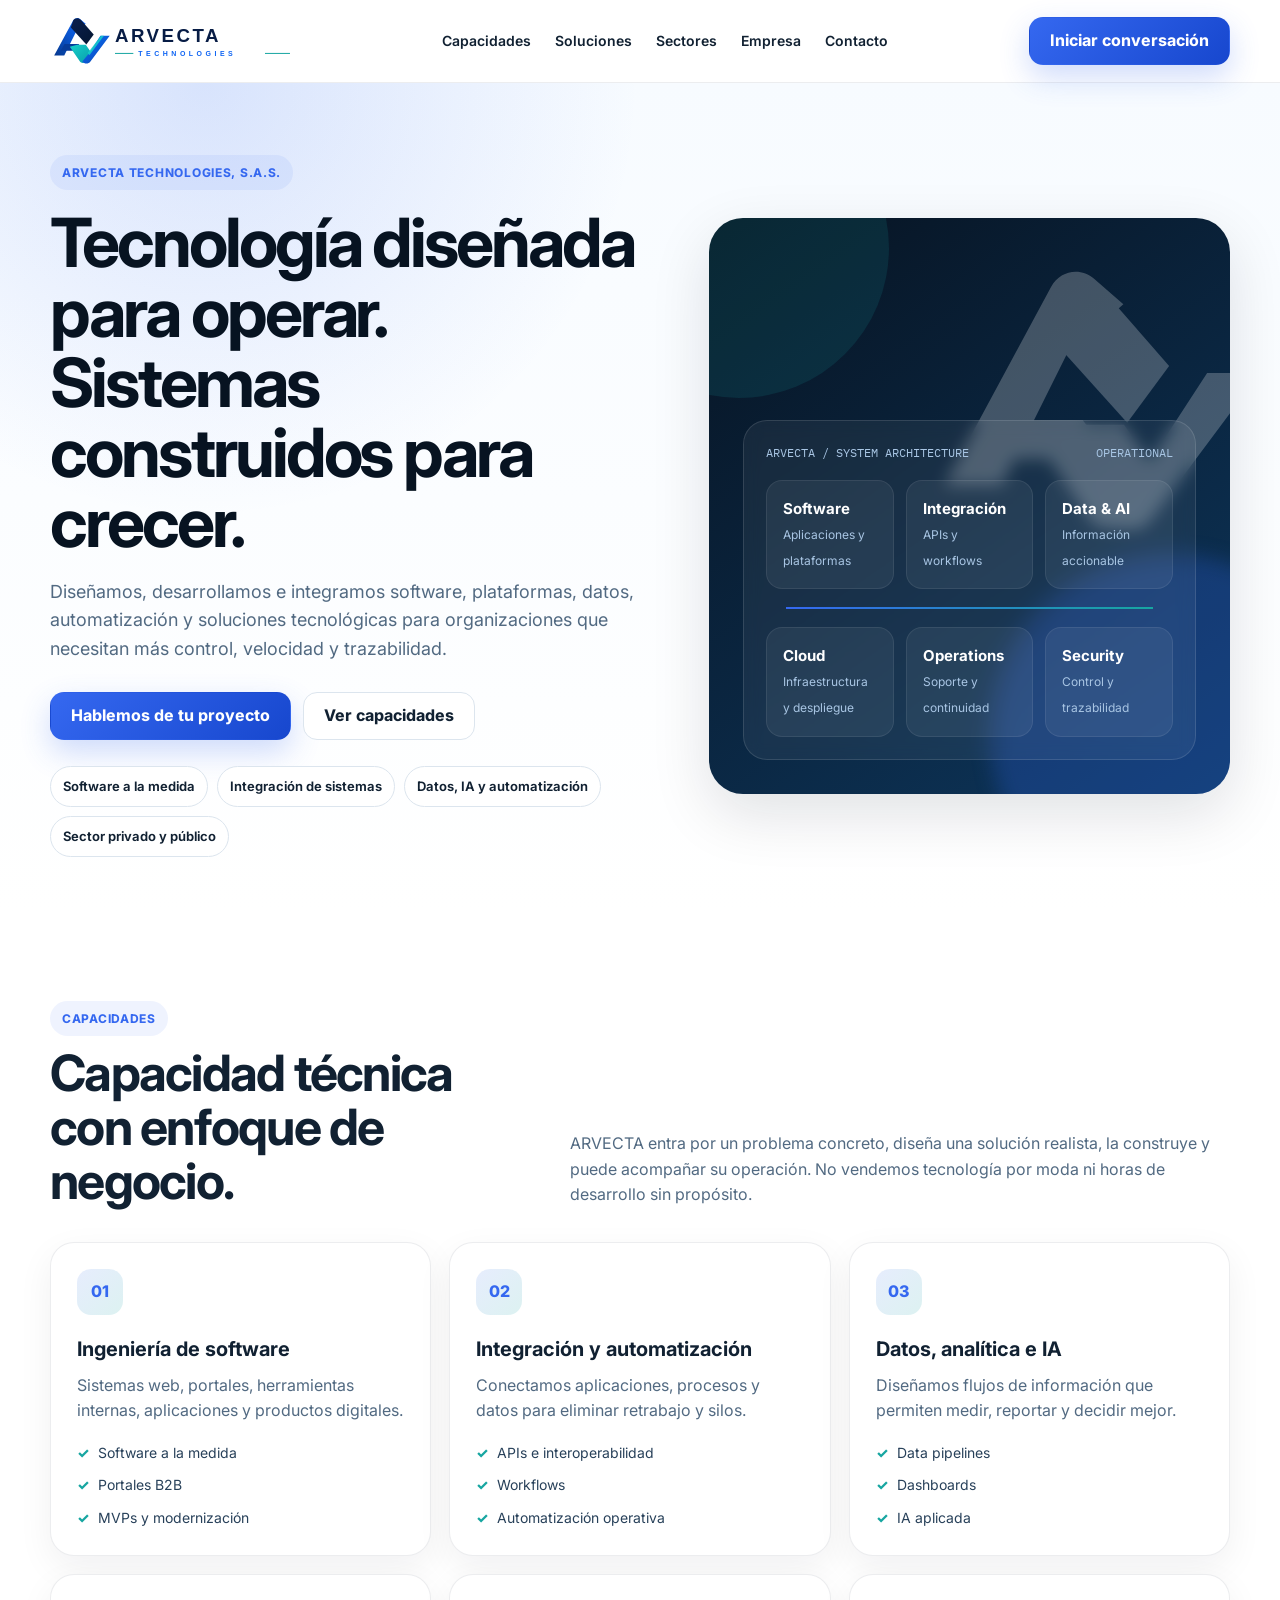
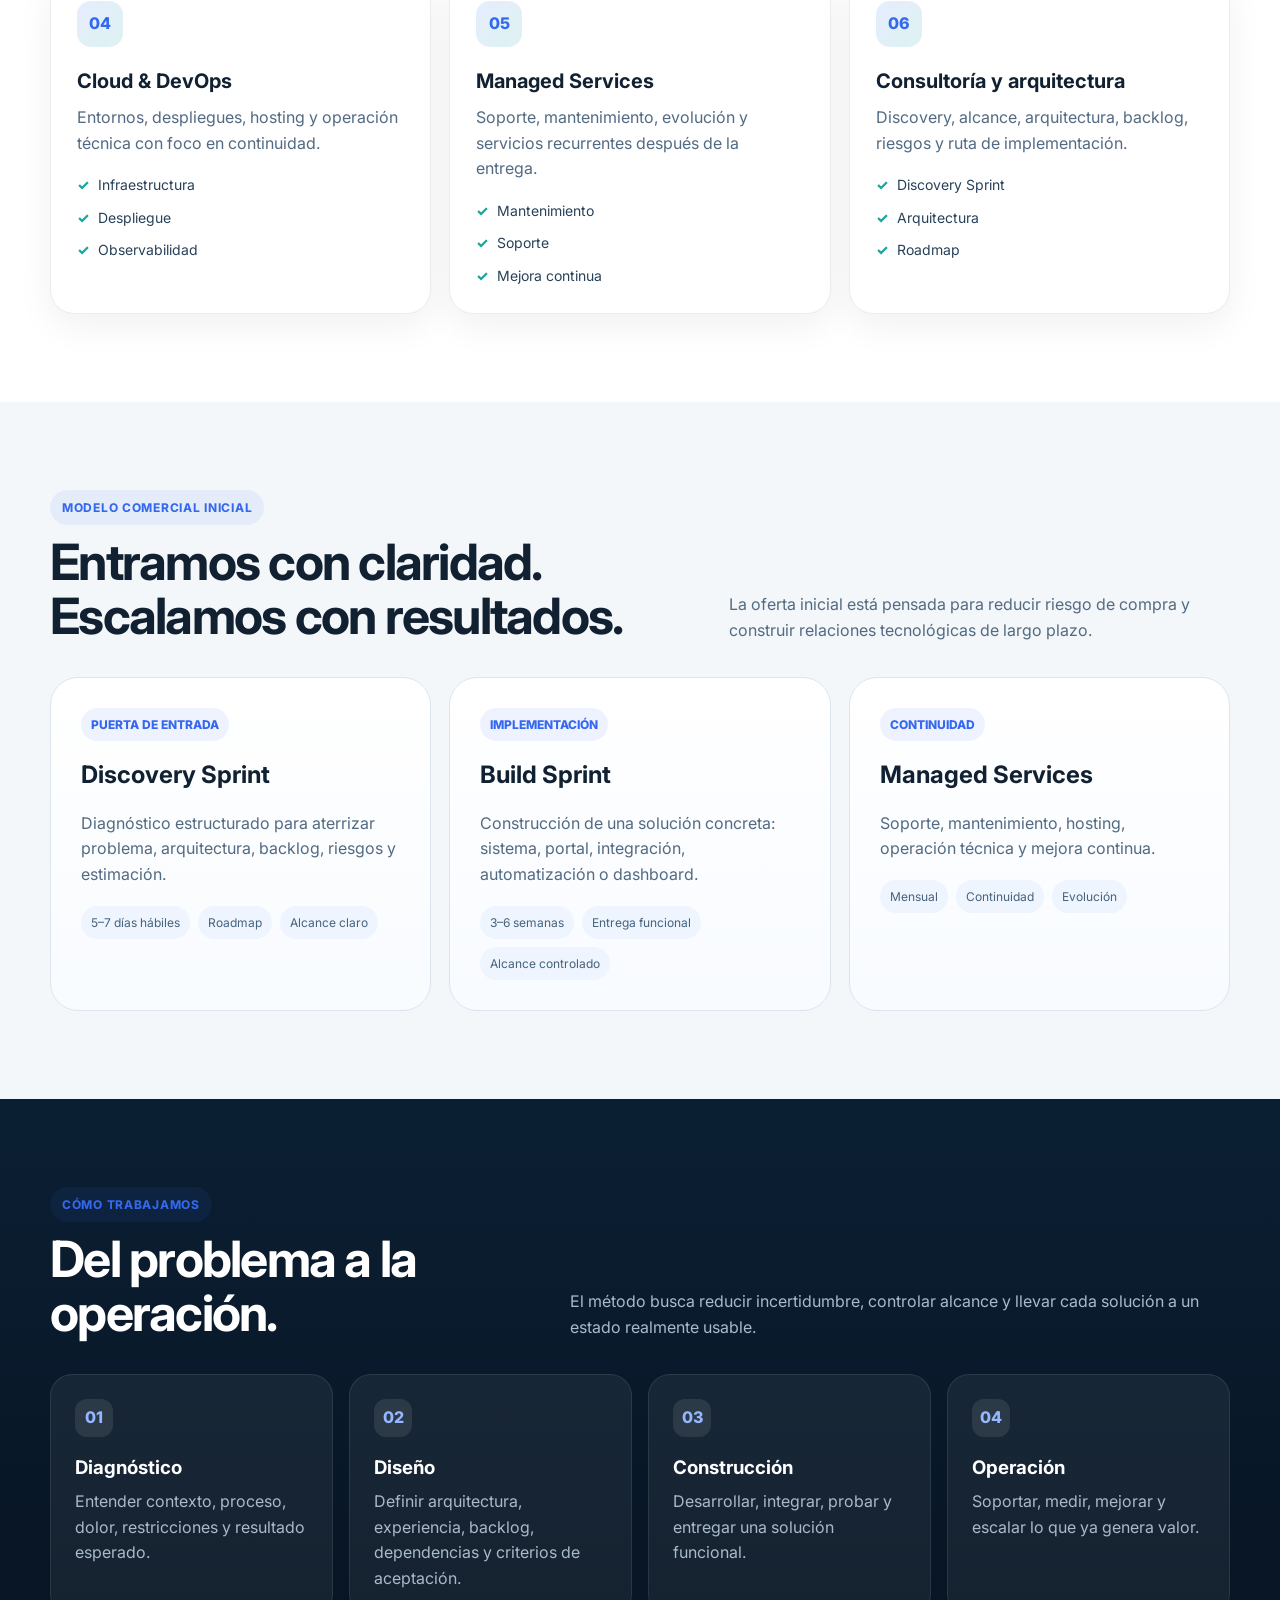
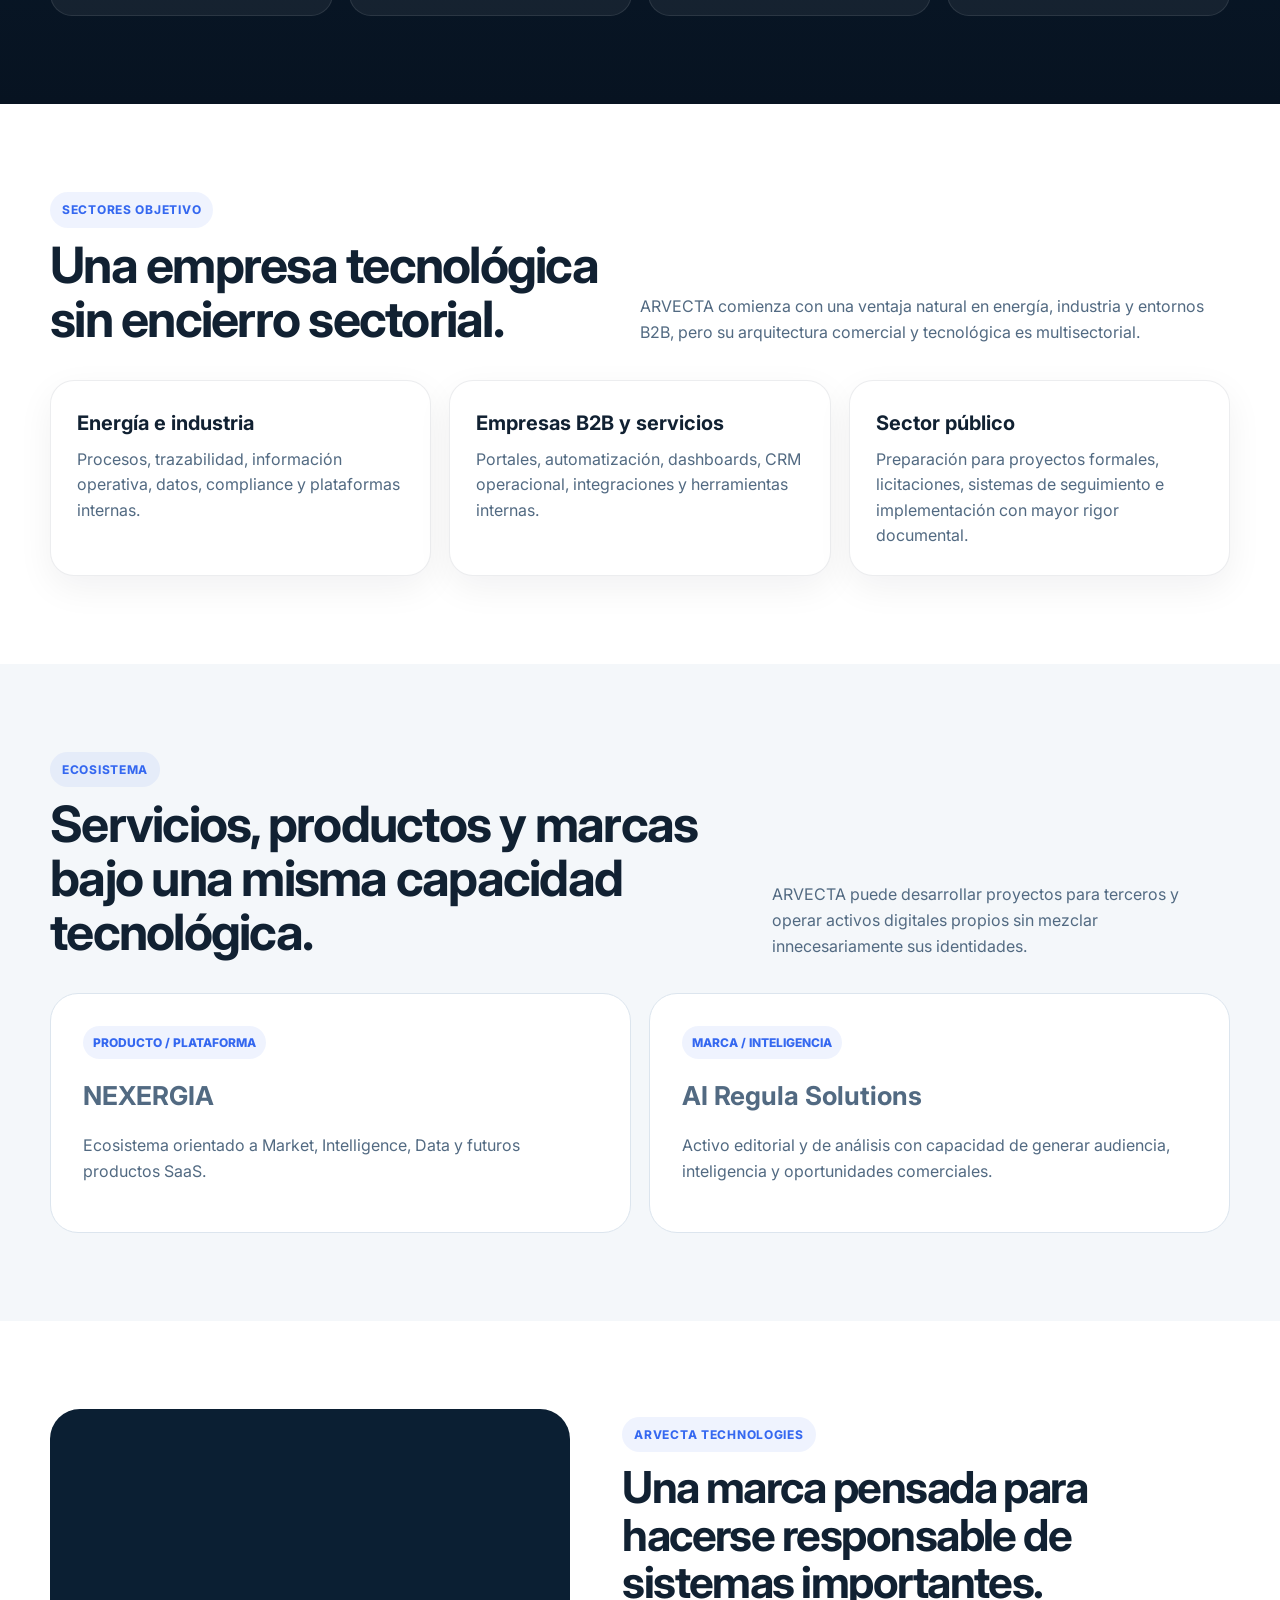
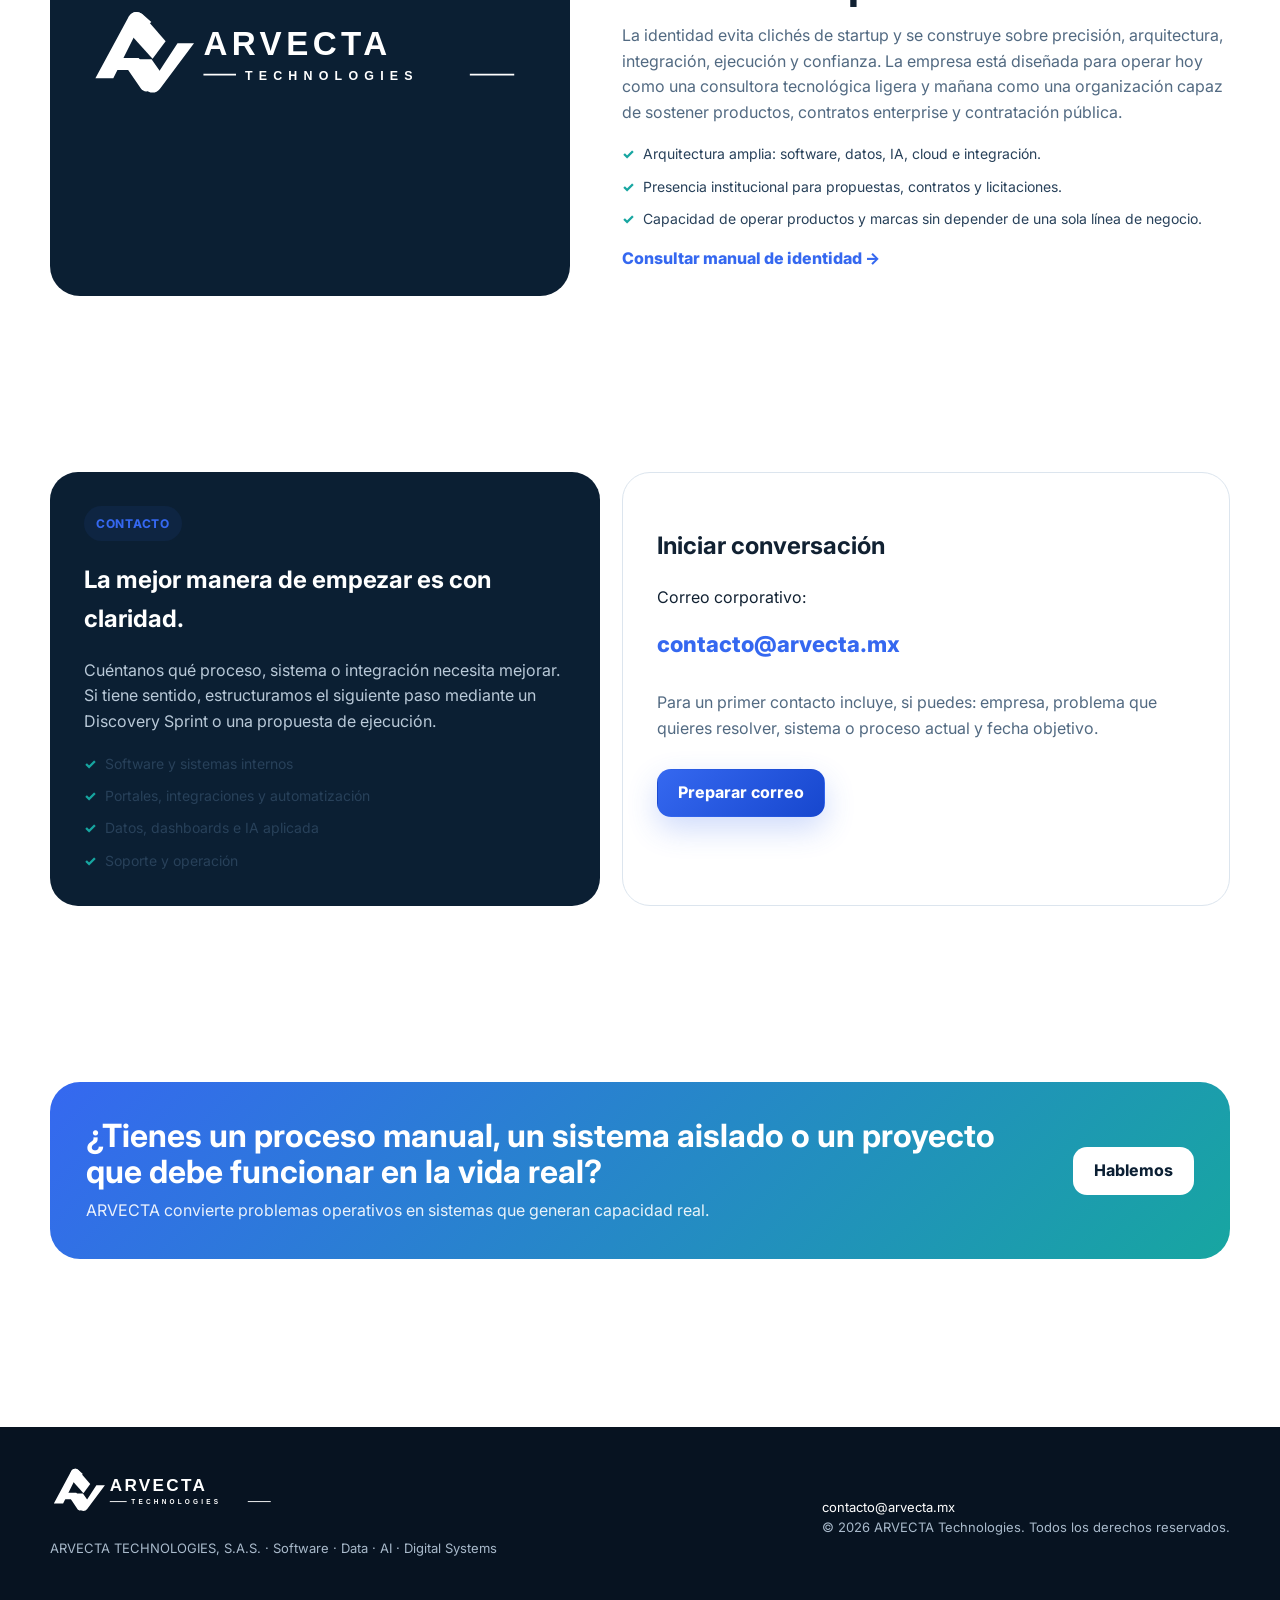
==== index.html @ ebc850b5 "Build ARVECTA corporate website and complete brand system" ====
<!doctype html>
<html lang="es-MX">
<head>
<meta charset="utf-8"><meta name="viewport" content="width=device-width,initial-scale=1">
<title>ARVECTA Technologies | Software, integración, datos y sistemas digitales</title>
<meta name="description" content="ARVECTA Technologies diseña, desarrolla e integra software, plataformas, datos, automatización y sistemas digitales para empresas y organizaciones públicas.">
<link rel="canonical" href="https://arvecta.mx/">
<meta name="theme-color" content="#0B1F33">
<meta property="og:type" content="website"><meta property="og:title" content="ARVECTA Technologies"><meta property="og:description" content="Construimos sistemas que convierten operación en capacidad digital."><meta property="og:url" content="https://arvecta.mx/">
<link rel="icon" href="brand/arvecta-symbol.svg" type="image/svg+xml"><link rel="manifest" href="site.webmanifest">
<link rel="preconnect" href="https://fonts.googleapis.com"><link rel="preconnect" href="https://fonts.gstatic.com" crossorigin><link href="https://fonts.googleapis.com/css2?family=IBM+Plex+Mono:wght@400;500&family=Inter:wght@400;500;600;700;800&display=swap" rel="stylesheet">
<style>
:root{--navy:#0B1F33;--navy2:#071321;--blue:#3568F0;--teal:#17A6A1;--graph:#18232E;--steel:#8795A5;--cloud:#F4F7FA;--white:#fff;--text:#112132;--soft:#526A82;--line:#DCE5EE;--r:24px;--shadow:0 20px 60px rgba(7,19,33,.12);--max:1180px}*{box-sizing:border-box}html{scroll-behavior:smooth}body{margin:0;font-family:Inter,system-ui,sans-serif;color:var(--text);background:#fff;line-height:1.6}a{text-decoration:none;color:inherit}.wrap{width:min(calc(100% - 32px),var(--max));margin:auto}.header{position:sticky;top:0;z-index:50;background:rgba(255,255,255,.94);backdrop-filter:blur(16px);border-bottom:1px solid rgba(17,33,50,.08)}.nav{height:82px;display:flex;align-items:center;justify-content:space-between;gap:24px}.logo img{width:250px;display:block}.links{display:flex;align-items:center;gap:24px;font-weight:600;font-size:14px}.links a:hover{color:var(--blue)}.btn{display:inline-flex;align-items:center;justify-content:center;min-height:48px;padding:0 20px;border-radius:14px;font-weight:750;border:1px solid transparent;transition:.2s}.btn:hover{transform:translateY(-1px)}.primary{background:linear-gradient(135deg,var(--blue),#1747CE);color:#fff;box-shadow:0 12px 30px rgba(53,104,240,.24)}.secondary{border-color:var(--line);background:#fff}.hero{padding:72px 0 56px;background:radial-gradient(circle at 16% 0,rgba(53,104,240,.16),transparent 32%),linear-gradient(180deg,#F7FBFF,#fff)}.heroGrid{display:grid;grid-template-columns:1.08fr .92fr;gap:48px;align-items:center}.eyebrow{display:inline-flex;padding:8px 12px;border-radius:999px;background:rgba(53,104,240,.08);color:var(--blue);font-weight:750;font-size:12px;letter-spacing:.06em;text-transform:uppercase}.hero h1{font-size:clamp(42px,5.3vw,72px);line-height:1.03;letter-spacing:-.045em;margin:18px 0 20px;color:var(--navy2)}.hero p{font-size:18px;color:var(--soft);max-width:690px}.actions{display:flex;gap:12px;flex-wrap:wrap;margin-top:28px}.chips{display:flex;gap:9px;flex-wrap:wrap;margin-top:26px}.chip{padding:9px 12px;border:1px solid var(--line);border-radius:999px;font-size:13px;font-weight:650;background:#fff}.heroVisual{min-height:560px;border-radius:34px;background:linear-gradient(145deg,var(--navy2),#0D365C);position:relative;overflow:hidden;box-shadow:var(--shadow);padding:34px;color:#fff}.heroVisual:before{content:"";position:absolute;inset:auto -120px -120px auto;width:360px;height:360px;border-radius:50%;background:rgba(53,104,240,.24);filter:blur(10px)}.heroVisual:after{content:"";position:absolute;inset:-120px auto auto -120px;width:300px;height:300px;border-radius:50%;background:rgba(23,166,161,.14)}.heroMark{position:absolute;right:-30px;top:34px;width:330px;opacity:.23}.dashboard{position:relative;z-index:2;margin-top:168px;padding:22px;border:1px solid rgba(255,255,255,.12);border-radius:24px;background:rgba(255,255,255,.06);backdrop-filter:blur(8px)}.dashTop{display:flex;justify-content:space-between;font-family:'IBM Plex Mono',monospace;font-size:12px;color:#A9C6E4}.nodes{display:grid;grid-template-columns:repeat(3,1fr);gap:12px;margin-top:18px}.node{padding:16px;border-radius:16px;background:rgba(255,255,255,.06);border:1px solid rgba(255,255,255,.08)}.node strong{display:block;font-size:15px}.node span{color:#A9C6E4;font-size:12px}.flow{height:2px;background:linear-gradient(90deg,var(--blue),var(--teal));margin:18px 20px}.section{padding:88px 0}.alt{background:var(--cloud)}.dark{background:linear-gradient(180deg,var(--navy),var(--navy2));color:#fff}.sectionHead{display:flex;justify-content:space-between;gap:32px;align-items:end;margin-bottom:34px}.sectionHead h2{font-size:clamp(34px,4vw,50px);letter-spacing:-.035em;line-height:1.08;margin:10px 0 0}.sectionHead p{max-width:660px;color:var(--soft);margin:0}.dark .sectionHead p{color:#A9BACB}.grid3{display:grid;grid-template-columns:repeat(3,1fr);gap:18px}.card{background:#fff;border:1px solid rgba(17,33,50,.08);border-radius:var(--r);padding:26px;box-shadow:0 12px 36px rgba(7,19,33,.06)}.card h3{font-size:20px;margin:0 0 8px}.card p{color:var(--soft);margin:0}.icon{width:46px;height:46px;border-radius:14px;display:grid;place-items:center;margin-bottom:18px;background:linear-gradient(135deg,rgba(53,104,240,.12),rgba(23,166,161,.15));color:var(--blue);font-weight:800}.list{list-style:none;padding:0;margin:18px 0 0;display:grid;gap:10px}.list li{font-size:14px;color:#28415A}.list li:before{content:'✓';color:var(--teal);font-weight:800;margin-right:9px}.offer{border-radius:28px;padding:30px;background:linear-gradient(180deg,#fff,#F8FBFF);border:1px solid var(--line)}.tag{display:inline-block;font-size:12px;font-weight:800;color:var(--blue);background:rgba(53,104,240,.08);padding:7px 10px;border-radius:999px}.offer h3{font-size:24px;margin:15px 0 10px}.offer p{color:var(--soft)}.meta{display:flex;gap:8px;flex-wrap:wrap;margin-top:18px}.meta span{background:#EEF5FF;padding:7px 10px;border-radius:999px;font-size:12px;color:#47627B}.process{display:grid;grid-template-columns:repeat(4,1fr);gap:16px}.step{padding:24px;border-radius:22px;background:rgba(255,255,255,.06);border:1px solid rgba(255,255,255,.09)}.num{width:38px;height:38px;border-radius:12px;display:grid;place-items:center;background:rgba(255,255,255,.09);color:#94B7FF;font-weight:800}.step h3{margin:16px 0 6px}.step p{color:#A9BACB;margin:0}.ecosystem{display:grid;grid-template-columns:1fr 1fr;gap:18px}.eco{padding:32px;border-radius:28px;border:1px solid var(--line);background:#fff}.eco strong{font-size:26px}.eco p{color:var(--soft)}.about{display:grid;grid-template-columns:.9fr 1.1fr;gap:24px;align-items:stretch}.brandPanel{border-radius:30px;background:var(--navy);padding:38px;display:flex;align-items:center;justify-content:center}.brandPanel img{width:min(100%,520px)}.aboutCopy{padding:8px 0 8px 28px}.aboutCopy h2{font-size:44px;line-height:1.08;letter-spacing:-.035em;margin:12px 0}.aboutCopy p{color:var(--soft)}.cta{padding:36px;border-radius:30px;background:linear-gradient(135deg,var(--blue),var(--teal));color:#fff;display:flex;justify-content:space-between;align-items:center;gap:28px}.cta h2{margin:0;font-size:32px;line-height:1.12}.cta p{margin:8px 0 0;opacity:.9}.cta .btn{background:#fff;color:var(--navy)}.contactGrid{display:grid;grid-template-columns:.95fr 1.05fr;gap:22px}.contactDark{padding:34px;border-radius:28px;background:var(--navy);color:#fff}.contactDark p{color:#B9C9D8}.contactBox{padding:34px;border:1px solid var(--line);border-radius:28px}.contactBox a.mail{font-size:22px;color:var(--blue);font-weight:800}.footer{margin-top:80px;background:var(--navy2);color:#A9BACB;padding:36px 0}.footerRow{display:flex;justify-content:space-between;gap:24px;align-items:center}.footer img{width:230px}.footer a{color:#fff}.small{font-size:13px}.menu{display:none}.fade{opacity:0;transform:translateY(18px);transition:.6s}.fade.in{opacity:1;transform:none}@media(max-width:980px){.links{display:none}.menu{display:block}.heroGrid,.about,.contactGrid{grid-template-columns:1fr}.grid3{grid-template-columns:repeat(2,1fr)}.process{grid-template-columns:repeat(2,1fr)}.aboutCopy{padding-left:0}.heroVisual{min-height:470px}.logo img{width:210px}}@media(max-width:680px){.nav{height:72px}.hero{padding-top:46px}.grid3,.process,.ecosystem{grid-template-columns:1fr}.section{padding:68px 0}.sectionHead{display:block}.sectionHead p{margin-top:14px}.cta,.footerRow{display:block}.cta .btn{margin-top:20px}.footer img{margin-bottom:16px}.heroVisual{min-height:420px;padding:24px}.dashboard{margin-top:130px}.nodes{grid-template-columns:1fr}.heroMark{width:260px}.logo img{width:180px}}
</style>
<script type="application/ld+json">{"@context":"https://schema.org","@type":"Organization","name":"ARVECTA Technologies","legalName":"ARVECTA TECHNOLOGIES, S.A.S.","url":"https://arvecta.mx/","logo":"https://arvecta.mx/brand/arvecta-logo.svg","email":"contacto@arvecta.mx","description":"Empresa mexicana de ingeniería y servicios tecnológicos especializada en software, integración, datos y sistemas digitales.","contactPoint":{"@type":"ContactPoint","contactType":"sales","email":"contacto@arvecta.mx","availableLanguage":["es","en"]}}</script>
</head>
<body>
<header class="header"><div class="wrap nav"><a class="logo" href="#inicio"><img src="brand/arvecta-logo.svg" alt="ARVECTA Technologies"></a><nav class="links"><a href="#capacidades">Capacidades</a><a href="#soluciones">Soluciones</a><a href="#sectores">Sectores</a><a href="#empresa">Empresa</a><a href="#contacto">Contacto</a></nav><a class="btn primary" href="mailto:contacto@arvecta.mx?subject=Proyecto%20con%20ARVECTA">Iniciar conversación</a></div></header>
<main>
<section class="hero" id="inicio"><div class="wrap heroGrid"><div class="fade"><span class="eyebrow">ARVECTA TECHNOLOGIES, S.A.S.</span><h1>Tecnología diseñada para operar. Sistemas construidos para crecer.</h1><p>Diseñamos, desarrollamos e integramos software, plataformas, datos, automatización y soluciones tecnológicas para organizaciones que necesitan más control, velocidad y trazabilidad.</p><div class="actions"><a class="btn primary" href="mailto:contacto@arvecta.mx?subject=Quiero%20hablar%20de%20un%20proyecto">Hablemos de tu proyecto</a><a class="btn secondary" href="#capacidades">Ver capacidades</a></div><div class="chips"><span class="chip">Software a la medida</span><span class="chip">Integración de sistemas</span><span class="chip">Datos, IA y automatización</span><span class="chip">Sector privado y público</span></div></div><div class="heroVisual fade"><img class="heroMark" src="brand/arvecta-symbol-white.svg" alt=""><div class="dashboard"><div class="dashTop"><span>ARVECTA / SYSTEM ARCHITECTURE</span><span>OPERATIONAL</span></div><div class="nodes"><div class="node"><strong>Software</strong><span>Aplicaciones y plataformas</span></div><div class="node"><strong>Integración</strong><span>APIs y workflows</span></div><div class="node"><strong>Data & AI</strong><span>Información accionable</span></div></div><div class="flow"></div><div class="nodes"><div class="node"><strong>Cloud</strong><span>Infraestructura y despliegue</span></div><div class="node"><strong>Operations</strong><span>Soporte y continuidad</span></div><div class="node"><strong>Security</strong><span>Control y trazabilidad</span></div></div></div></div></div></section>
<section class="section" id="capacidades"><div class="wrap"><div class="sectionHead fade"><div><span class="eyebrow">Capacidades</span><h2>Capacidad técnica con enfoque de negocio.</h2></div><p>ARVECTA entra por un problema concreto, diseña una solución realista, la construye y puede acompañar su operación. No vendemos tecnología por moda ni horas de desarrollo sin propósito.</p></div><div class="grid3"><article class="card fade"><div class="icon">01</div><h3>Ingeniería de software</h3><p>Sistemas web, portales, herramientas internas, aplicaciones y productos digitales.</p><ul class="list"><li>Software a la medida</li><li>Portales B2B</li><li>MVPs y modernización</li></ul></article><article class="card fade"><div class="icon">02</div><h3>Integración y automatización</h3><p>Conectamos aplicaciones, procesos y datos para eliminar retrabajo y silos.</p><ul class="list"><li>APIs e interoperabilidad</li><li>Workflows</li><li>Automatización operativa</li></ul></article><article class="card fade"><div class="icon">03</div><h3>Datos, analítica e IA</h3><p>Diseñamos flujos de información que permiten medir, reportar y decidir mejor.</p><ul class="list"><li>Data pipelines</li><li>Dashboards</li><li>IA aplicada</li></ul></article><article class="card fade"><div class="icon">04</div><h3>Cloud & DevOps</h3><p>Entornos, despliegues, hosting y operación técnica con foco en continuidad.</p><ul class="list"><li>Infraestructura</li><li>Despliegue</li><li>Observabilidad</li></ul></article><article class="card fade"><div class="icon">05</div><h3>Managed Services</h3><p>Soporte, mantenimiento, evolución y servicios recurrentes después de la entrega.</p><ul class="list"><li>Mantenimiento</li><li>Soporte</li><li>Mejora continua</li></ul></article><article class="card fade"><div class="icon">06</div><h3>Consultoría y arquitectura</h3><p>Discovery, alcance, arquitectura, backlog, riesgos y ruta de implementación.</p><ul class="list"><li>Discovery Sprint</li><li>Arquitectura</li><li>Roadmap</li></ul></article></div></div></section>
<section class="section alt" id="soluciones"><div class="wrap"><div class="sectionHead fade"><div><span class="eyebrow">Modelo comercial inicial</span><h2>Entramos con claridad. Escalamos con resultados.</h2></div><p>La oferta inicial está pensada para reducir riesgo de compra y construir relaciones tecnológicas de largo plazo.</p></div><div class="grid3"><article class="offer fade"><span class="tag">PUERTA DE ENTRADA</span><h3>Discovery Sprint</h3><p>Diagnóstico estructurado para aterrizar problema, arquitectura, backlog, riesgos y estimación.</p><div class="meta"><span>5–7 días hábiles</span><span>Roadmap</span><span>Alcance claro</span></div></article><article class="offer fade"><span class="tag">IMPLEMENTACIÓN</span><h3>Build Sprint</h3><p>Construcción de una solución concreta: sistema, portal, integración, automatización o dashboard.</p><div class="meta"><span>3–6 semanas</span><span>Entrega funcional</span><span>Alcance controlado</span></div></article><article class="offer fade"><span class="tag">CONTINUIDAD</span><h3>Managed Services</h3><p>Soporte, mantenimiento, hosting, operación técnica y mejora continua.</p><div class="meta"><span>Mensual</span><span>Continuidad</span><span>Evolución</span></div></article></div></div></section>
<section class="section dark"><div class="wrap"><div class="sectionHead fade"><div><span class="eyebrow">Cómo trabajamos</span><h2>Del problema a la operación.</h2></div><p>El método busca reducir incertidumbre, controlar alcance y llevar cada solución a un estado realmente usable.</p></div><div class="process"><div class="step fade"><span class="num">01</span><h3>Diagnóstico</h3><p>Entender contexto, proceso, dolor, restricciones y resultado esperado.</p></div><div class="step fade"><span class="num">02</span><h3>Diseño</h3><p>Definir arquitectura, experiencia, backlog, dependencias y criterios de aceptación.</p></div><div class="step fade"><span class="num">03</span><h3>Construcción</h3><p>Desarrollar, integrar, probar y entregar una solución funcional.</p></div><div class="step fade"><span class="num">04</span><h3>Operación</h3><p>Soportar, medir, mejorar y escalar lo que ya genera valor.</p></div></div></div></section>
<section class="section" id="sectores"><div class="wrap"><div class="sectionHead fade"><div><span class="eyebrow">Sectores objetivo</span><h2>Una empresa tecnológica sin encierro sectorial.</h2></div><p>ARVECTA comienza con una ventaja natural en energía, industria y entornos B2B, pero su arquitectura comercial y tecnológica es multisectorial.</p></div><div class="grid3"><article class="card fade"><h3>Energía e industria</h3><p>Procesos, trazabilidad, información operativa, datos, compliance y plataformas internas.</p></article><article class="card fade"><h3>Empresas B2B y servicios</h3><p>Portales, automatización, dashboards, CRM operacional, integraciones y herramientas internas.</p></article><article class="card fade"><h3>Sector público</h3><p>Preparación para proyectos formales, licitaciones, sistemas de seguimiento e implementación con mayor rigor documental.</p></article></div></div></section>
<section class="section alt"><div class="wrap"><div class="sectionHead fade"><div><span class="eyebrow">Ecosistema</span><h2>Servicios, productos y marcas bajo una misma capacidad tecnológica.</h2></div><p>ARVECTA puede desarrollar proyectos para terceros y operar activos digitales propios sin mezclar innecesariamente sus identidades.</p></div><div class="ecosystem"><article class="eco fade"><span class="tag">PRODUCTO / PLATAFORMA</span><p><strong>NEXERGIA</strong></p><p>Ecosistema orientado a Market, Intelligence, Data y futuros productos SaaS.</p></article><article class="eco fade"><span class="tag">MARCA / INTELIGENCIA</span><p><strong>AI Regula Solutions</strong></p><p>Activo editorial y de análisis con capacidad de generar audiencia, inteligencia y oportunidades comerciales.</p></article></div></div></section>
<section class="section" id="empresa"><div class="wrap about"><div class="brandPanel fade"><img src="brand/arvecta-logo-white.svg" alt="ARVECTA Technologies"></div><div class="aboutCopy fade"><span class="eyebrow">ARVECTA Technologies</span><h2>Una marca pensada para hacerse responsable de sistemas importantes.</h2><p>La identidad evita clichés de startup y se construye sobre precisión, arquitectura, integración, ejecución y confianza. La empresa está diseñada para operar hoy como una consultora tecnológica ligera y mañana como una organización capaz de sostener productos, contratos enterprise y contratación pública.</p><ul class="list"><li>Arquitectura amplia: software, datos, IA, cloud e integración.</li><li>Presencia institucional para propuestas, contratos y licitaciones.</li><li>Capacidad de operar productos y marcas sin depender de una sola línea de negocio.</li></ul><p><a href="brand/BRAND-GUIDELINES.md" style="font-weight:800;color:var(--blue)">Consultar manual de identidad →</a></p></div></div></section>
<section class="section" id="contacto"><div class="wrap contactGrid"><div class="contactDark fade"><span class="eyebrow">Contacto</span><h2>La mejor manera de empezar es con claridad.</h2><p>Cuéntanos qué proceso, sistema o integración necesita mejorar. Si tiene sentido, estructuramos el siguiente paso mediante un Discovery Sprint o una propuesta de ejecución.</p><ul class="list"><li>Software y sistemas internos</li><li>Portales, integraciones y automatización</li><li>Datos, dashboards e IA aplicada</li><li>Soporte y operación</li></ul></div><div class="contactBox fade"><h2>Iniciar conversación</h2><p>Correo corporativo:</p><a class="mail" href="mailto:contacto@arvecta.mx?subject=Proyecto%20con%20ARVECTA">contacto@arvecta.mx</a><p style="margin-top:28px;color:var(--soft)">Para un primer contacto incluye, si puedes: empresa, problema que quieres resolver, sistema o proceso actual y fecha objetivo.</p><div class="actions"><a class="btn primary" href="mailto:contacto@arvecta.mx?subject=Proyecto%20con%20ARVECTA&body=Empresa%3A%0AProblema%20a%20resolver%3A%0ASistema%20o%20proceso%20actual%3A%0AFecha%20objetivo%3A">Preparar correo</a></div></div></div></section>
<section class="section"><div class="wrap cta fade"><div><h2>¿Tienes un proceso manual, un sistema aislado o un proyecto que debe funcionar en la vida real?</h2><p>ARVECTA convierte problemas operativos en sistemas que generan capacidad real.</p></div><a class="btn" href="mailto:contacto@arvecta.mx?subject=Quiero%20hablar%20de%20un%20proyecto">Hablemos</a></div></section>
</main>
<footer class="footer"><div class="wrap footerRow"><div><img src="brand/arvecta-logo-white.svg" alt="ARVECTA Technologies"><p class="small">ARVECTA TECHNOLOGIES, S.A.S. · Software · Data · AI · Digital Systems</p></div><div class="small"><a href="mailto:contacto@arvecta.mx">contacto@arvecta.mx</a><br>© <span id="year"></span> ARVECTA Technologies. Todos los derechos reservados.</div></div></footer>
<script>document.getElementById('year').textContent=new Date().getFullYear();const io=new IntersectionObserver(e=>e.forEach(x=>{if(x.isIntersecting){x.target.classList.add('in');io.unobserve(x.target)}}),{threshold:.12});document.querySelectorAll('.fade').forEach(x=>io.observe(x));</script>
</body></html>
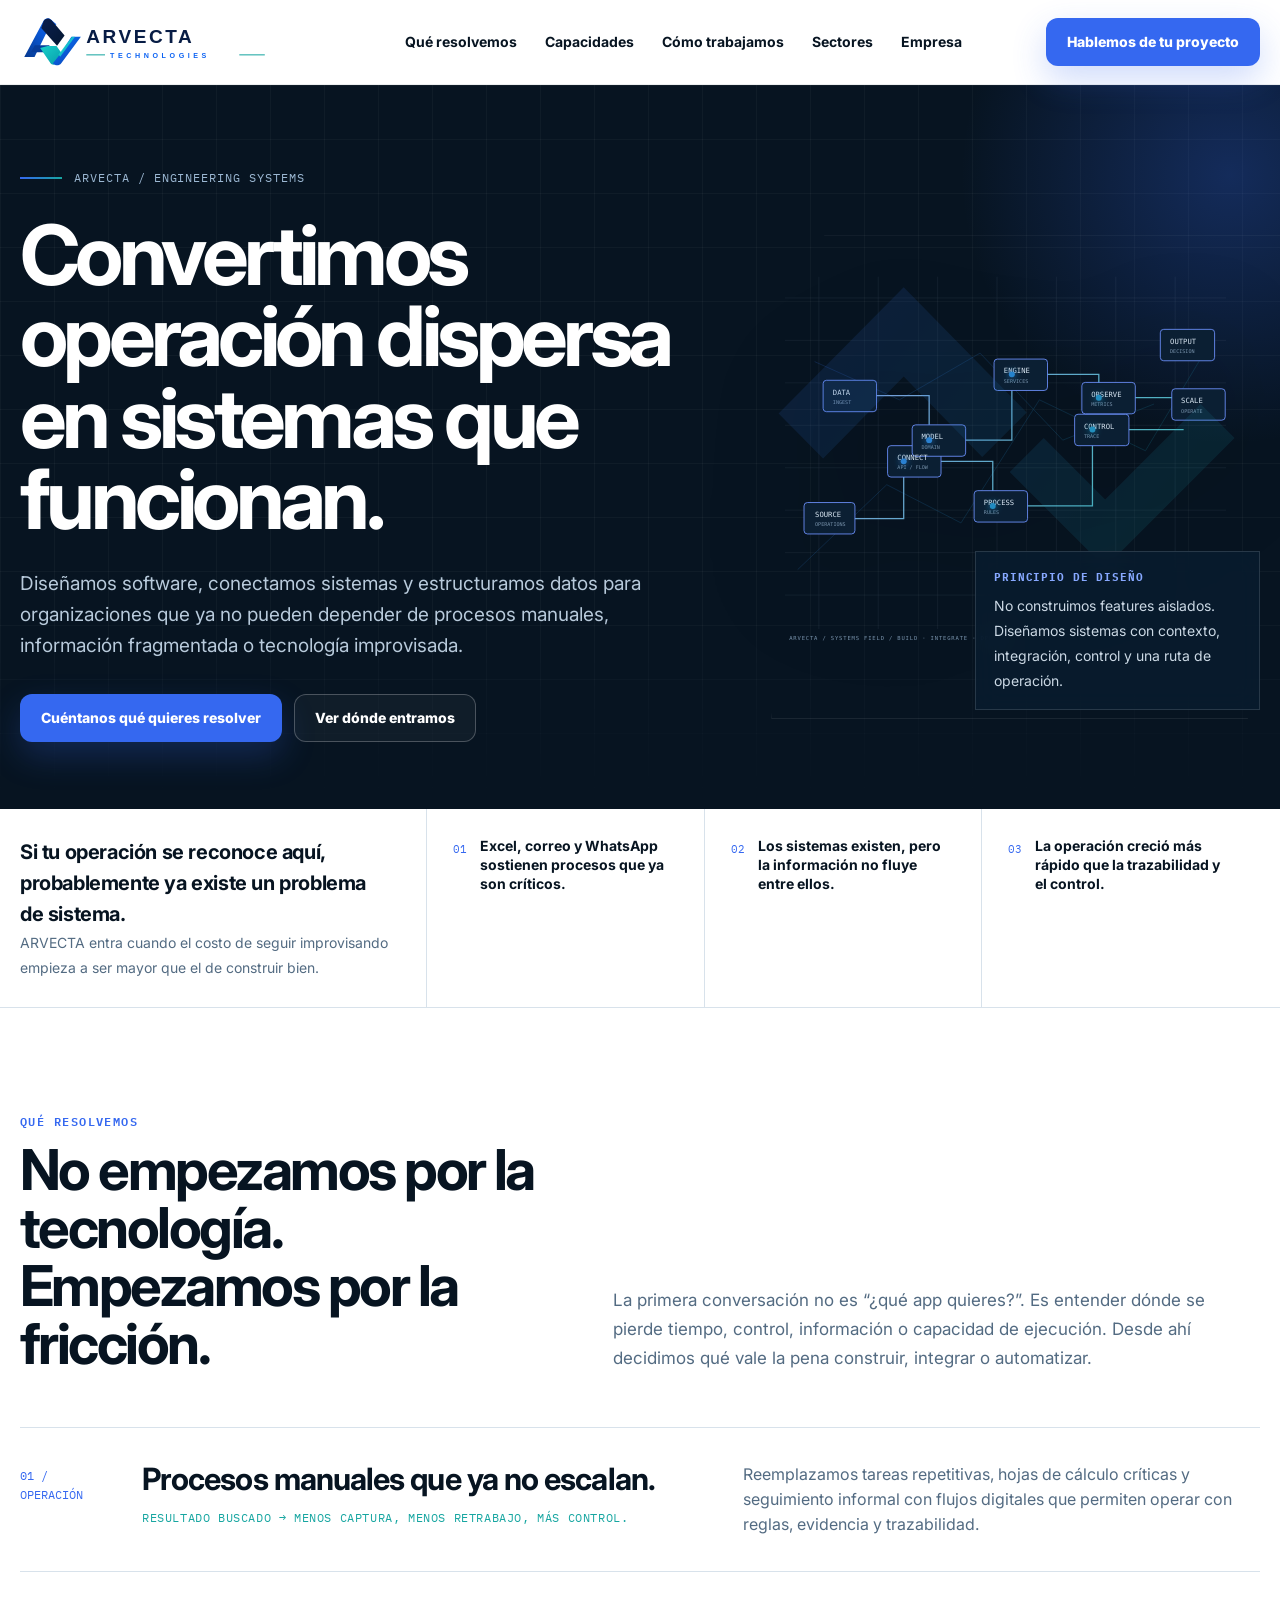
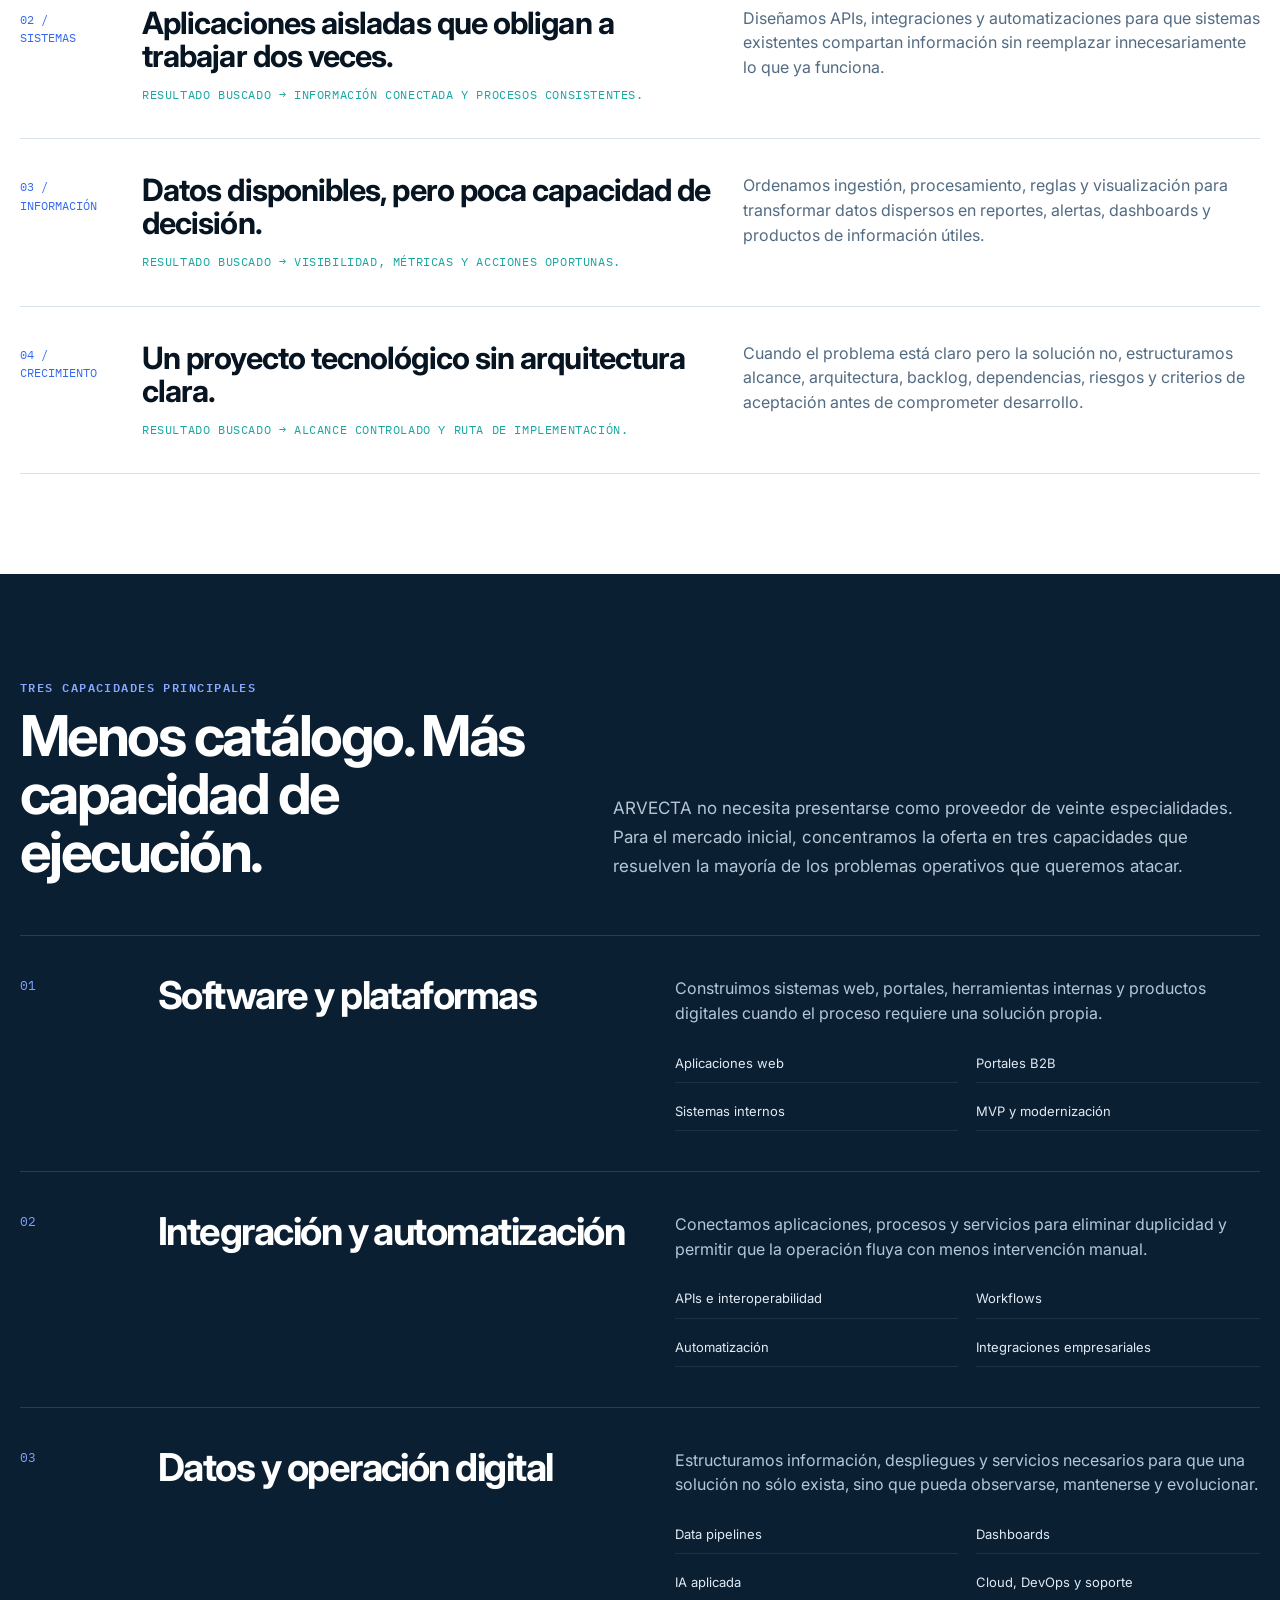
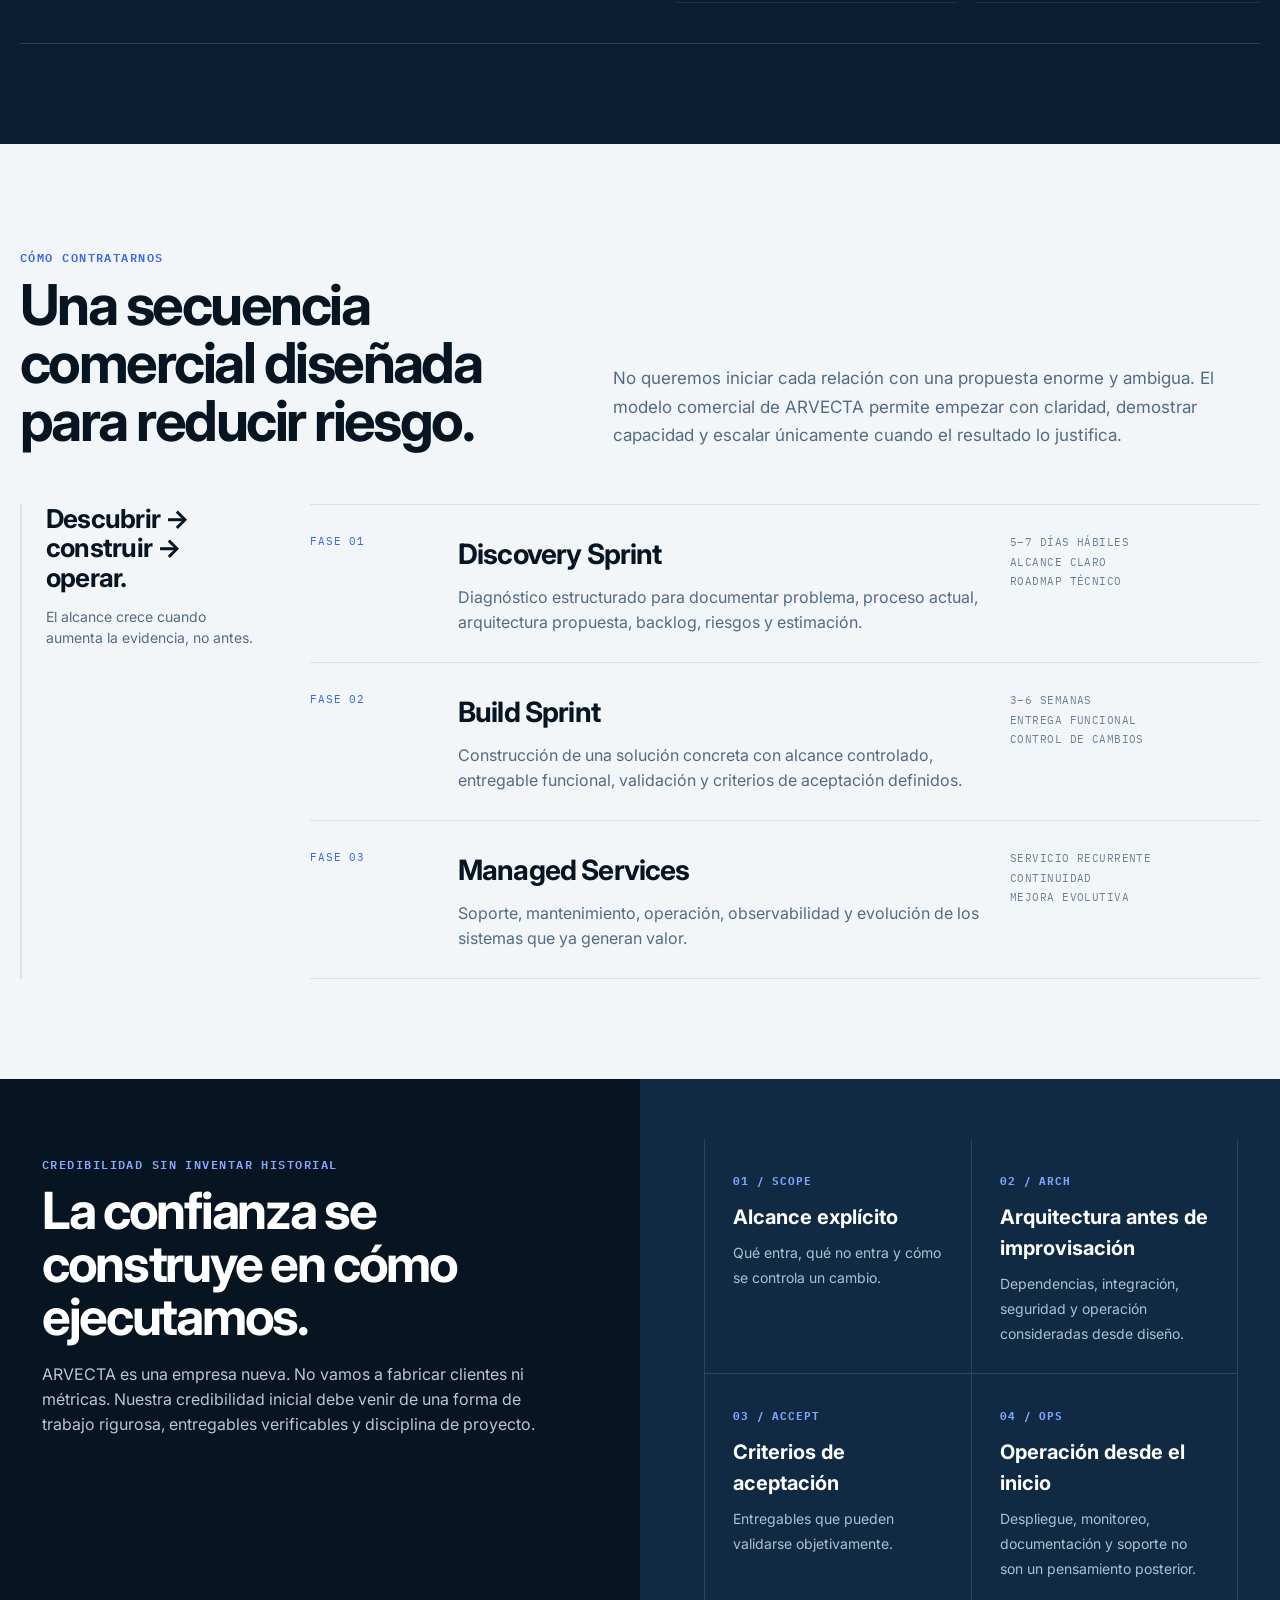
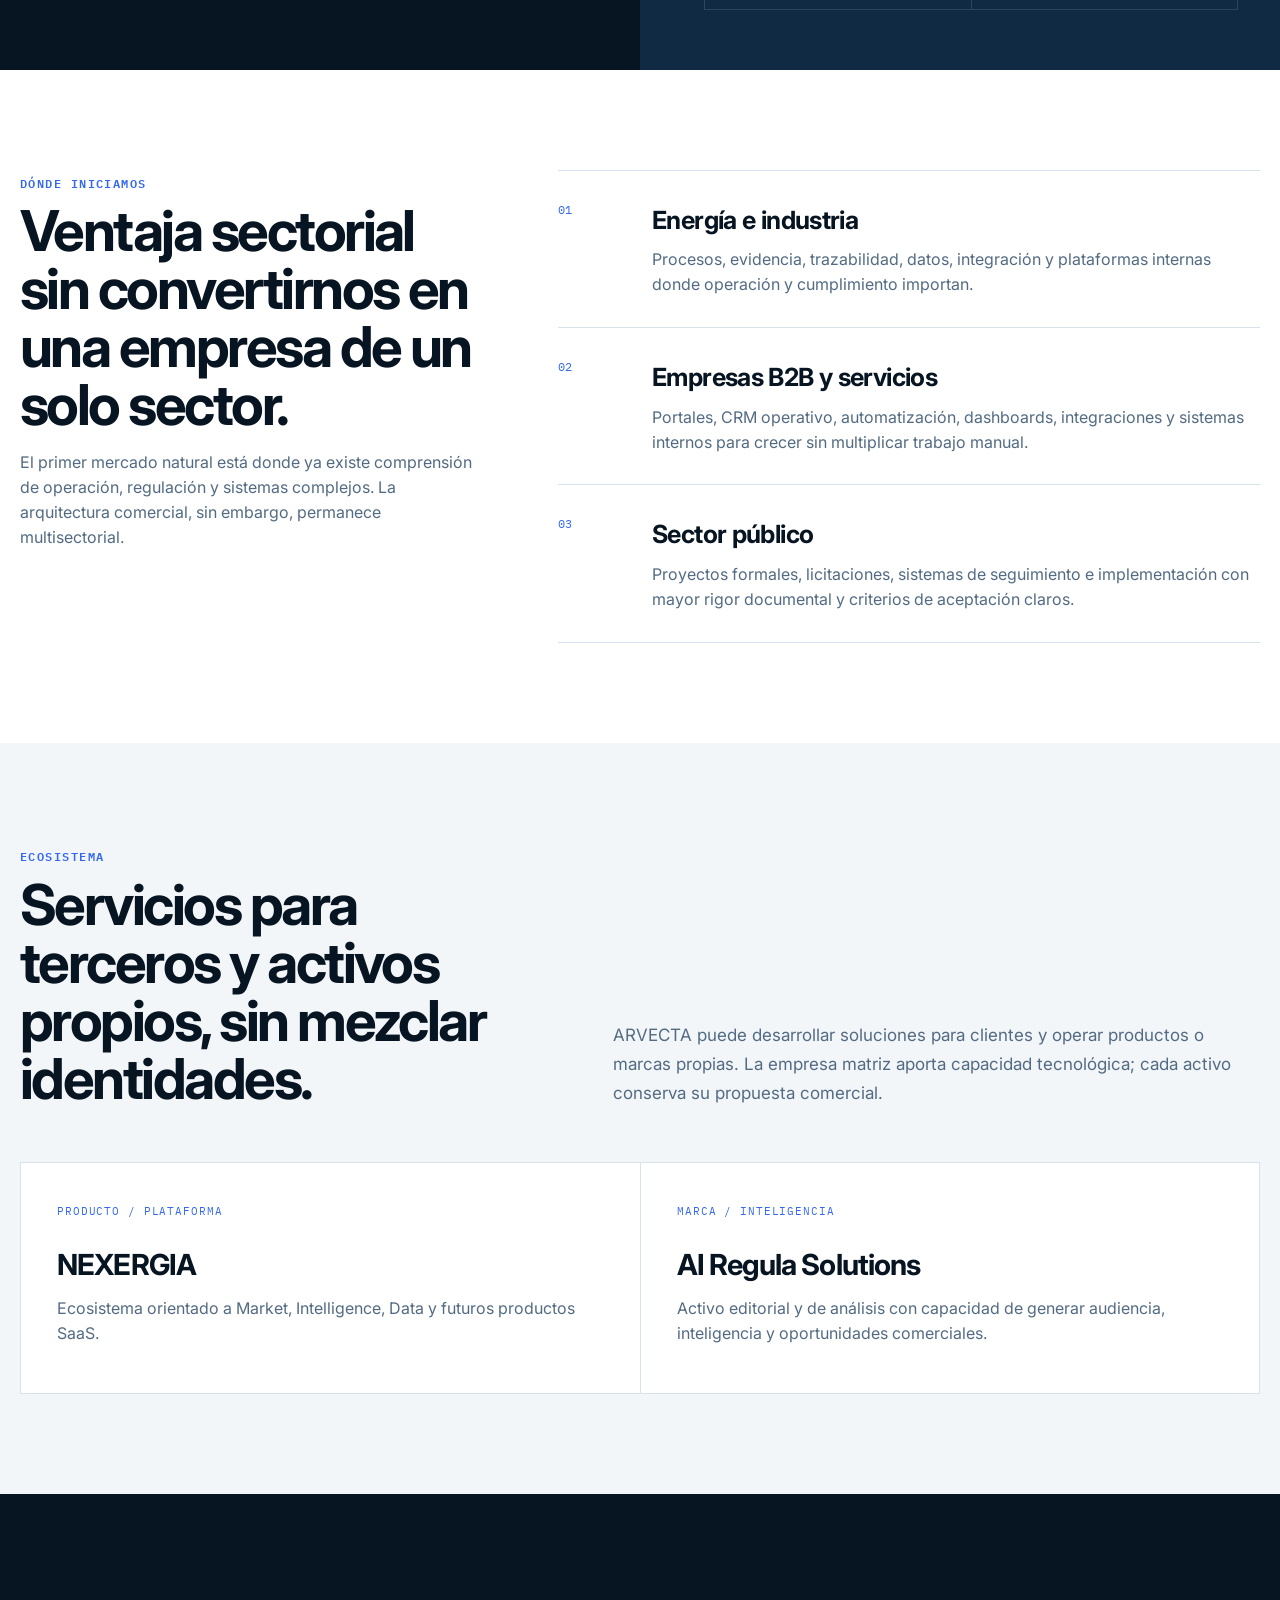
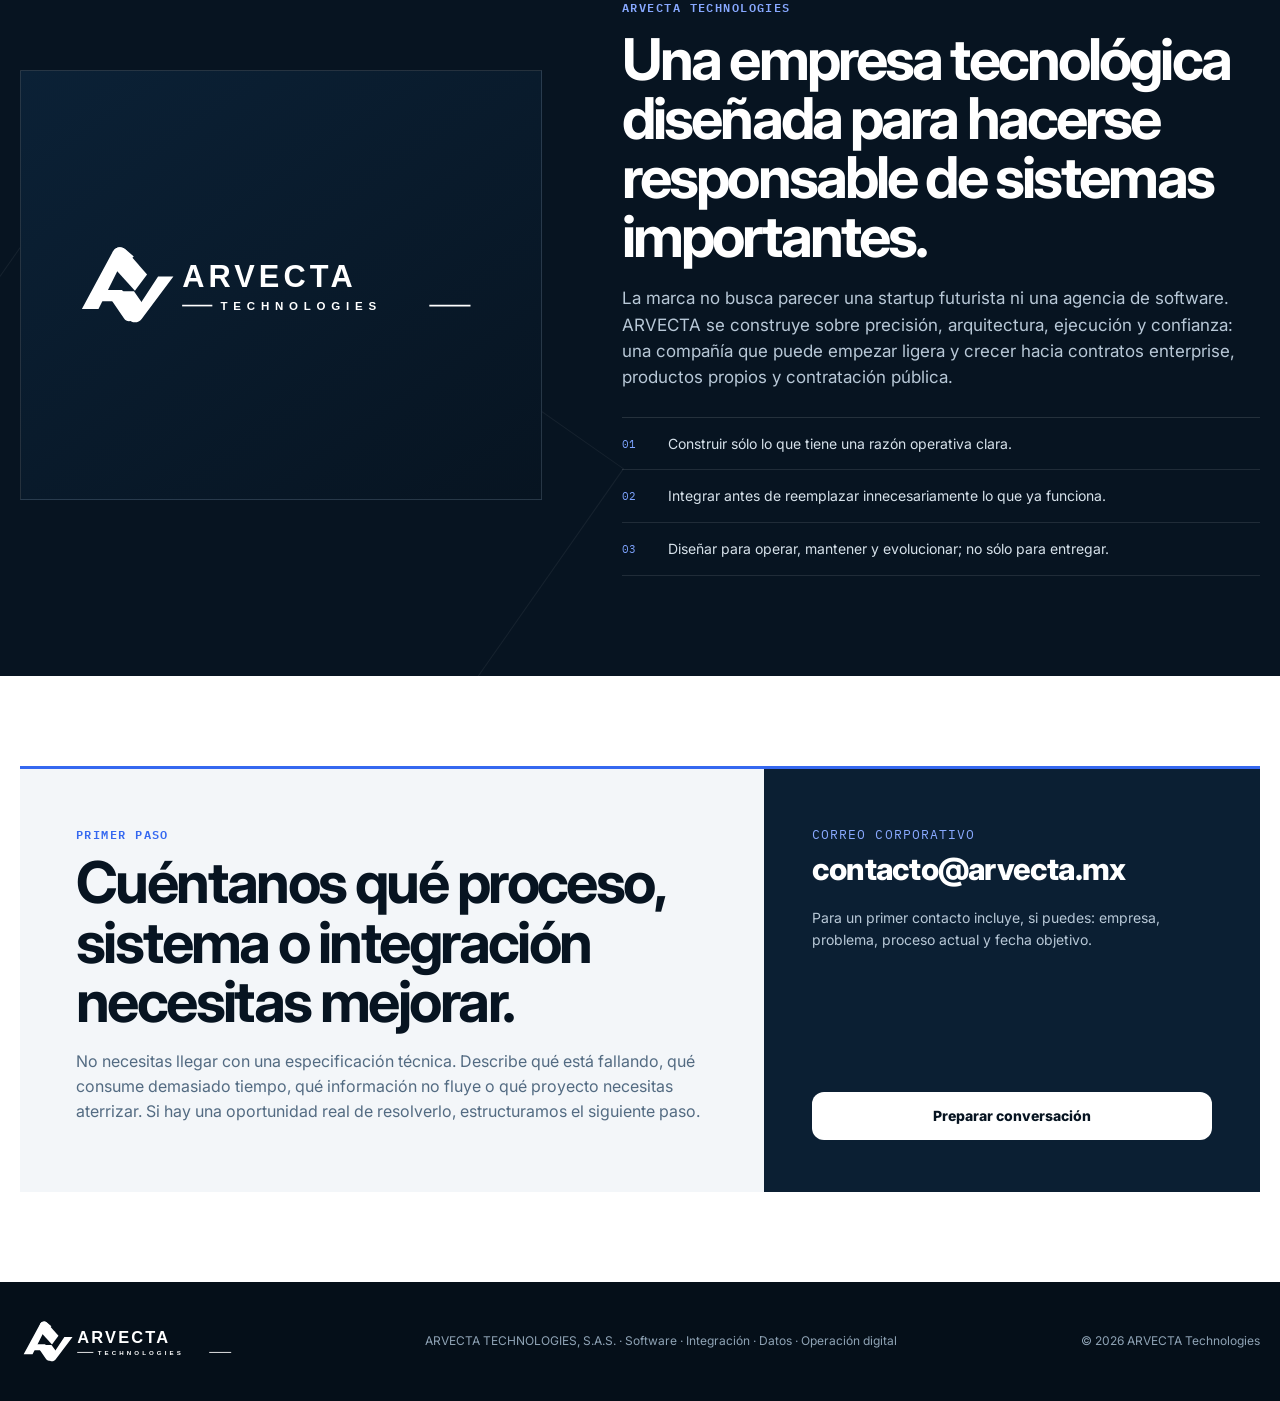
==== commit ddb4319b: "Redesign ARVECTA site around engineering and business outcomes" ====
--- a/index.html
+++ b/index.html
@@ -1,32 +1,293 @@
 <!doctype html>
 <html lang="es-MX">
 <head>
-<meta charset="utf-8"><meta name="viewport" content="width=device-width,initial-scale=1">
-<title>ARVECTA Technologies | Software, integración, datos y sistemas digitales</title>
-<meta name="description" content="ARVECTA Technologies diseña, desarrolla e integra software, plataformas, datos, automatización y sistemas digitales para empresas y organizaciones públicas.">
-<link rel="canonical" href="https://arvecta.mx/">
-<meta name="theme-color" content="#0B1F33">
-<meta property="og:type" content="website"><meta property="og:title" content="ARVECTA Technologies"><meta property="og:description" content="Construimos sistemas que convierten operación en capacidad digital."><meta property="og:url" content="https://arvecta.mx/">
-<link rel="icon" href="brand/arvecta-symbol.svg" type="image/svg+xml"><link rel="manifest" href="site.webmanifest">
-<link rel="preconnect" href="https://fonts.googleapis.com"><link rel="preconnect" href="https://fonts.gstatic.com" crossorigin><link href="https://fonts.googleapis.com/css2?family=IBM+Plex+Mono:wght@400;500&family=Inter:wght@400;500;600;700;800&display=swap" rel="stylesheet">
-<style>
-:root{--navy:#0B1F33;--navy2:#071321;--blue:#3568F0;--teal:#17A6A1;--graph:#18232E;--steel:#8795A5;--cloud:#F4F7FA;--white:#fff;--text:#112132;--soft:#526A82;--line:#DCE5EE;--r:24px;--shadow:0 20px 60px rgba(7,19,33,.12);--max:1180px}*{box-sizing:border-box}html{scroll-behavior:smooth}body{margin:0;font-family:Inter,system-ui,sans-serif;color:var(--text);background:#fff;line-height:1.6}a{text-decoration:none;color:inherit}.wrap{width:min(calc(100% - 32px),var(--max));margin:auto}.header{position:sticky;top:0;z-index:50;background:rgba(255,255,255,.94);backdrop-filter:blur(16px);border-bottom:1px solid rgba(17,33,50,.08)}.nav{height:82px;display:flex;align-items:center;justify-content:space-between;gap:24px}.logo img{width:250px;display:block}.links{display:flex;align-items:center;gap:24px;font-weight:600;font-size:14px}.links a:hover{color:var(--blue)}.btn{display:inline-flex;align-items:center;justify-content:center;min-height:48px;padding:0 20px;border-radius:14px;font-weight:750;border:1px solid transparent;transition:.2s}.btn:hover{transform:translateY(-1px)}.primary{background:linear-gradient(135deg,var(--blue),#1747CE);color:#fff;box-shadow:0 12px 30px rgba(53,104,240,.24)}.secondary{border-color:var(--line);background:#fff}.hero{padding:72px 0 56px;background:radial-gradient(circle at 16% 0,rgba(53,104,240,.16),transparent 32%),linear-gradient(180deg,#F7FBFF,#fff)}.heroGrid{display:grid;grid-template-columns:1.08fr .92fr;gap:48px;align-items:center}.eyebrow{display:inline-flex;padding:8px 12px;border-radius:999px;background:rgba(53,104,240,.08);color:var(--blue);font-weight:750;font-size:12px;letter-spacing:.06em;text-transform:uppercase}.hero h1{font-size:clamp(42px,5.3vw,72px);line-height:1.03;letter-spacing:-.045em;margin:18px 0 20px;color:var(--navy2)}.hero p{font-size:18px;color:var(--soft);max-width:690px}.actions{display:flex;gap:12px;flex-wrap:wrap;margin-top:28px}.chips{display:flex;gap:9px;flex-wrap:wrap;margin-top:26px}.chip{padding:9px 12px;border:1px solid var(--line);border-radius:999px;font-size:13px;font-weight:650;background:#fff}.heroVisual{min-height:560px;border-radius:34px;background:linear-gradient(145deg,var(--navy2),#0D365C);position:relative;overflow:hidden;box-shadow:var(--shadow);padding:34px;color:#fff}.heroVisual:before{content:"";position:absolute;inset:auto -120px -120px auto;width:360px;height:360px;border-radius:50%;background:rgba(53,104,240,.24);filter:blur(10px)}.heroVisual:after{content:"";position:absolute;inset:-120px auto auto -120px;width:300px;height:300px;border-radius:50%;background:rgba(23,166,161,.14)}.heroMark{position:absolute;right:-30px;top:34px;width:330px;opacity:.23}.dashboard{position:relative;z-index:2;margin-top:168px;padding:22px;border:1px solid rgba(255,255,255,.12);border-radius:24px;background:rgba(255,255,255,.06);backdrop-filter:blur(8px)}.dashTop{display:flex;justify-content:space-between;font-family:'IBM Plex Mono',monospace;font-size:12px;color:#A9C6E4}.nodes{display:grid;grid-template-columns:repeat(3,1fr);gap:12px;margin-top:18px}.node{padding:16px;border-radius:16px;background:rgba(255,255,255,.06);border:1px solid rgba(255,255,255,.08)}.node strong{display:block;font-size:15px}.node span{color:#A9C6E4;font-size:12px}.flow{height:2px;background:linear-gradient(90deg,var(--blue),var(--teal));margin:18px 20px}.section{padding:88px 0}.alt{background:var(--cloud)}.dark{background:linear-gradient(180deg,var(--navy),var(--navy2));color:#fff}.sectionHead{display:flex;justify-content:space-between;gap:32px;align-items:end;margin-bottom:34px}.sectionHead h2{font-size:clamp(34px,4vw,50px);letter-spacing:-.035em;line-height:1.08;margin:10px 0 0}.sectionHead p{max-width:660px;color:var(--soft);margin:0}.dark .sectionHead p{color:#A9BACB}.grid3{display:grid;grid-template-columns:repeat(3,1fr);gap:18px}.card{background:#fff;border:1px solid rgba(17,33,50,.08);border-radius:var(--r);padding:26px;box-shadow:0 12px 36px rgba(7,19,33,.06)}.card h3{font-size:20px;margin:0 0 8px}.card p{color:var(--soft);margin:0}.icon{width:46px;height:46px;border-radius:14px;display:grid;place-items:center;margin-bottom:18px;background:linear-gradient(135deg,rgba(53,104,240,.12),rgba(23,166,161,.15));color:var(--blue);font-weight:800}.list{list-style:none;padding:0;margin:18px 0 0;display:grid;gap:10px}.list li{font-size:14px;color:#28415A}.list li:before{content:'✓';color:var(--teal);font-weight:800;margin-right:9px}.offer{border-radius:28px;padding:30px;background:linear-gradient(180deg,#fff,#F8FBFF);border:1px solid var(--line)}.tag{display:inline-block;font-size:12px;font-weight:800;color:var(--blue);background:rgba(53,104,240,.08);padding:7px 10px;border-radius:999px}.offer h3{font-size:24px;margin:15px 0 10px}.offer p{color:var(--soft)}.meta{display:flex;gap:8px;flex-wrap:wrap;margin-top:18px}.meta span{background:#EEF5FF;padding:7px 10px;border-radius:999px;font-size:12px;color:#47627B}.process{display:grid;grid-template-columns:repeat(4,1fr);gap:16px}.step{padding:24px;border-radius:22px;background:rgba(255,255,255,.06);border:1px solid rgba(255,255,255,.09)}.num{width:38px;height:38px;border-radius:12px;display:grid;place-items:center;background:rgba(255,255,255,.09);color:#94B7FF;font-weight:800}.step h3{margin:16px 0 6px}.step p{color:#A9BACB;margin:0}.ecosystem{display:grid;grid-template-columns:1fr 1fr;gap:18px}.eco{padding:32px;border-radius:28px;border:1px solid var(--line);background:#fff}.eco strong{font-size:26px}.eco p{color:var(--soft)}.about{display:grid;grid-template-columns:.9fr 1.1fr;gap:24px;align-items:stretch}.brandPanel{border-radius:30px;background:var(--navy);padding:38px;display:flex;align-items:center;justify-content:center}.brandPanel img{width:min(100%,520px)}.aboutCopy{padding:8px 0 8px 28px}.aboutCopy h2{font-size:44px;line-height:1.08;letter-spacing:-.035em;margin:12px 0}.aboutCopy p{color:var(--soft)}.cta{padding:36px;border-radius:30px;background:linear-gradient(135deg,var(--blue),var(--teal));color:#fff;display:flex;justify-content:space-between;align-items:center;gap:28px}.cta h2{margin:0;font-size:32px;line-height:1.12}.cta p{margin:8px 0 0;opacity:.9}.cta .btn{background:#fff;color:var(--navy)}.contactGrid{display:grid;grid-template-columns:.95fr 1.05fr;gap:22px}.contactDark{padding:34px;border-radius:28px;background:var(--navy);color:#fff}.contactDark p{color:#B9C9D8}.contactBox{padding:34px;border:1px solid var(--line);border-radius:28px}.contactBox a.mail{font-size:22px;color:var(--blue);font-weight:800}.footer{margin-top:80px;background:var(--navy2);color:#A9BACB;padding:36px 0}.footerRow{display:flex;justify-content:space-between;gap:24px;align-items:center}.footer img{width:230px}.footer a{color:#fff}.small{font-size:13px}.menu{display:none}.fade{opacity:0;transform:translateY(18px);transition:.6s}.fade.in{opacity:1;transform:none}@media(max-width:980px){.links{display:none}.menu{display:block}.heroGrid,.about,.contactGrid{grid-template-columns:1fr}.grid3{grid-template-columns:repeat(2,1fr)}.process{grid-template-columns:repeat(2,1fr)}.aboutCopy{padding-left:0}.heroVisual{min-height:470px}.logo img{width:210px}}@media(max-width:680px){.nav{height:72px}.hero{padding-top:46px}.grid3,.process,.ecosystem{grid-template-columns:1fr}.section{padding:68px 0}.sectionHead{display:block}.sectionHead p{margin-top:14px}.cta,.footerRow{display:block}.cta .btn{margin-top:20px}.footer img{margin-bottom:16px}.heroVisual{min-height:420px;padding:24px}.dashboard{margin-top:130px}.nodes{grid-template-columns:1fr}.heroMark{width:260px}.logo img{width:180px}}
-</style>
-<script type="application/ld+json">{"@context":"https://schema.org","@type":"Organization","name":"ARVECTA Technologies","legalName":"ARVECTA TECHNOLOGIES, S.A.S.","url":"https://arvecta.mx/","logo":"https://arvecta.mx/brand/arvecta-logo.svg","email":"contacto@arvecta.mx","description":"Empresa mexicana de ingeniería y servicios tecnológicos especializada en software, integración, datos y sistemas digitales.","contactPoint":{"@type":"ContactPoint","contactType":"sales","email":"contacto@arvecta.mx","availableLanguage":["es","en"]}}</script>
+  <meta charset="utf-8">
+  <meta name="viewport" content="width=device-width,initial-scale=1">
+  <title>ARVECTA Technologies | Software, integración y datos para operaciones reales</title>
+  <meta name="description" content="ARVECTA Technologies diseña software, integra sistemas y construye soluciones de datos y automatización para empresas que necesitan más control, trazabilidad y capacidad de escalar.">
+  <link rel="canonical" href="https://arvecta.mx/">
+  <meta name="theme-color" content="#071421">
+  <meta property="og:type" content="website">
+  <meta property="og:title" content="ARVECTA Technologies">
+  <meta property="og:description" content="Convertimos operación dispersa en sistemas que funcionan.">
+  <meta property="og:url" content="https://arvecta.mx/">
+  <link rel="icon" href="brand/arvecta-symbol.svg" type="image/svg+xml">
+  <link rel="manifest" href="site.webmanifest">
+  <link rel="preconnect" href="https://fonts.googleapis.com">
+  <link rel="preconnect" href="https://fonts.gstatic.com" crossorigin>
+  <link href="https://fonts.googleapis.com/css2?family=IBM+Plex+Mono:wght@400;500;600&family=Inter:wght@400;500;600;700;800&display=swap" rel="stylesheet">
+  <link rel="stylesheet" href="assets/css/site-v2.css">
+  <script type="application/ld+json">
+  {
+    "@context":"https://schema.org",
+    "@type":"Organization",
+    "name":"ARVECTA Technologies",
+    "legalName":"ARVECTA TECHNOLOGIES, S.A.S.",
+    "url":"https://arvecta.mx/",
+    "email":"contacto@arvecta.mx",
+    "description":"Empresa mexicana de tecnología especializada en software, integración, datos, automatización y sistemas digitales.",
+    "contactPoint":{"@type":"ContactPoint","contactType":"sales","email":"contacto@arvecta.mx","availableLanguage":["es","en"]}
+  }
+  </script>
 </head>
 <body>
-<header class="header"><div class="wrap nav"><a class="logo" href="#inicio"><img src="brand/arvecta-logo.svg" alt="ARVECTA Technologies"></a><nav class="links"><a href="#capacidades">Capacidades</a><a href="#soluciones">Soluciones</a><a href="#sectores">Sectores</a><a href="#empresa">Empresa</a><a href="#contacto">Contacto</a></nav><a class="btn primary" href="mailto:contacto@arvecta.mx?subject=Proyecto%20con%20ARVECTA">Iniciar conversación</a></div></header>
-<main>
-<section class="hero" id="inicio"><div class="wrap heroGrid"><div class="fade"><span class="eyebrow">ARVECTA TECHNOLOGIES, S.A.S.</span><h1>Tecnología diseñada para operar. Sistemas construidos para crecer.</h1><p>Diseñamos, desarrollamos e integramos software, plataformas, datos, automatización y soluciones tecnológicas para organizaciones que necesitan más control, velocidad y trazabilidad.</p><div class="actions"><a class="btn primary" href="mailto:contacto@arvecta.mx?subject=Quiero%20hablar%20de%20un%20proyecto">Hablemos de tu proyecto</a><a class="btn secondary" href="#capacidades">Ver capacidades</a></div><div class="chips"><span class="chip">Software a la medida</span><span class="chip">Integración de sistemas</span><span class="chip">Datos, IA y automatización</span><span class="chip">Sector privado y público</span></div></div><div class="heroVisual fade"><img class="heroMark" src="brand/arvecta-symbol-white.svg" alt=""><div class="dashboard"><div class="dashTop"><span>ARVECTA / SYSTEM ARCHITECTURE</span><span>OPERATIONAL</span></div><div class="nodes"><div class="node"><strong>Software</strong><span>Aplicaciones y plataformas</span></div><div class="node"><strong>Integración</strong><span>APIs y workflows</span></div><div class="node"><strong>Data & AI</strong><span>Información accionable</span></div></div><div class="flow"></div><div class="nodes"><div class="node"><strong>Cloud</strong><span>Infraestructura y despliegue</span></div><div class="node"><strong>Operations</strong><span>Soporte y continuidad</span></div><div class="node"><strong>Security</strong><span>Control y trazabilidad</span></div></div></div></div></div></section>
-<section class="section" id="capacidades"><div class="wrap"><div class="sectionHead fade"><div><span class="eyebrow">Capacidades</span><h2>Capacidad técnica con enfoque de negocio.</h2></div><p>ARVECTA entra por un problema concreto, diseña una solución realista, la construye y puede acompañar su operación. No vendemos tecnología por moda ni horas de desarrollo sin propósito.</p></div><div class="grid3"><article class="card fade"><div class="icon">01</div><h3>Ingeniería de software</h3><p>Sistemas web, portales, herramientas internas, aplicaciones y productos digitales.</p><ul class="list"><li>Software a la medida</li><li>Portales B2B</li><li>MVPs y modernización</li></ul></article><article class="card fade"><div class="icon">02</div><h3>Integración y automatización</h3><p>Conectamos aplicaciones, procesos y datos para eliminar retrabajo y silos.</p><ul class="list"><li>APIs e interoperabilidad</li><li>Workflows</li><li>Automatización operativa</li></ul></article><article class="card fade"><div class="icon">03</div><h3>Datos, analítica e IA</h3><p>Diseñamos flujos de información que permiten medir, reportar y decidir mejor.</p><ul class="list"><li>Data pipelines</li><li>Dashboards</li><li>IA aplicada</li></ul></article><article class="card fade"><div class="icon">04</div><h3>Cloud & DevOps</h3><p>Entornos, despliegues, hosting y operación técnica con foco en continuidad.</p><ul class="list"><li>Infraestructura</li><li>Despliegue</li><li>Observabilidad</li></ul></article><article class="card fade"><div class="icon">05</div><h3>Managed Services</h3><p>Soporte, mantenimiento, evolución y servicios recurrentes después de la entrega.</p><ul class="list"><li>Mantenimiento</li><li>Soporte</li><li>Mejora continua</li></ul></article><article class="card fade"><div class="icon">06</div><h3>Consultoría y arquitectura</h3><p>Discovery, alcance, arquitectura, backlog, riesgos y ruta de implementación.</p><ul class="list"><li>Discovery Sprint</li><li>Arquitectura</li><li>Roadmap</li></ul></article></div></div></section>
-<section class="section alt" id="soluciones"><div class="wrap"><div class="sectionHead fade"><div><span class="eyebrow">Modelo comercial inicial</span><h2>Entramos con claridad. Escalamos con resultados.</h2></div><p>La oferta inicial está pensada para reducir riesgo de compra y construir relaciones tecnológicas de largo plazo.</p></div><div class="grid3"><article class="offer fade"><span class="tag">PUERTA DE ENTRADA</span><h3>Discovery Sprint</h3><p>Diagnóstico estructurado para aterrizar problema, arquitectura, backlog, riesgos y estimación.</p><div class="meta"><span>5–7 días hábiles</span><span>Roadmap</span><span>Alcance claro</span></div></article><article class="offer fade"><span class="tag">IMPLEMENTACIÓN</span><h3>Build Sprint</h3><p>Construcción de una solución concreta: sistema, portal, integración, automatización o dashboard.</p><div class="meta"><span>3–6 semanas</span><span>Entrega funcional</span><span>Alcance controlado</span></div></article><article class="offer fade"><span class="tag">CONTINUIDAD</span><h3>Managed Services</h3><p>Soporte, mantenimiento, hosting, operación técnica y mejora continua.</p><div class="meta"><span>Mensual</span><span>Continuidad</span><span>Evolución</span></div></article></div></div></section>
-<section class="section dark"><div class="wrap"><div class="sectionHead fade"><div><span class="eyebrow">Cómo trabajamos</span><h2>Del problema a la operación.</h2></div><p>El método busca reducir incertidumbre, controlar alcance y llevar cada solución a un estado realmente usable.</p></div><div class="process"><div class="step fade"><span class="num">01</span><h3>Diagnóstico</h3><p>Entender contexto, proceso, dolor, restricciones y resultado esperado.</p></div><div class="step fade"><span class="num">02</span><h3>Diseño</h3><p>Definir arquitectura, experiencia, backlog, dependencias y criterios de aceptación.</p></div><div class="step fade"><span class="num">03</span><h3>Construcción</h3><p>Desarrollar, integrar, probar y entregar una solución funcional.</p></div><div class="step fade"><span class="num">04</span><h3>Operación</h3><p>Soportar, medir, mejorar y escalar lo que ya genera valor.</p></div></div></div></section>
-<section class="section" id="sectores"><div class="wrap"><div class="sectionHead fade"><div><span class="eyebrow">Sectores objetivo</span><h2>Una empresa tecnológica sin encierro sectorial.</h2></div><p>ARVECTA comienza con una ventaja natural en energía, industria y entornos B2B, pero su arquitectura comercial y tecnológica es multisectorial.</p></div><div class="grid3"><article class="card fade"><h3>Energía e industria</h3><p>Procesos, trazabilidad, información operativa, datos, compliance y plataformas internas.</p></article><article class="card fade"><h3>Empresas B2B y servicios</h3><p>Portales, automatización, dashboards, CRM operacional, integraciones y herramientas internas.</p></article><article class="card fade"><h3>Sector público</h3><p>Preparación para proyectos formales, licitaciones, sistemas de seguimiento e implementación con mayor rigor documental.</p></article></div></div></section>
-<section class="section alt"><div class="wrap"><div class="sectionHead fade"><div><span class="eyebrow">Ecosistema</span><h2>Servicios, productos y marcas bajo una misma capacidad tecnológica.</h2></div><p>ARVECTA puede desarrollar proyectos para terceros y operar activos digitales propios sin mezclar innecesariamente sus identidades.</p></div><div class="ecosystem"><article class="eco fade"><span class="tag">PRODUCTO / PLATAFORMA</span><p><strong>NEXERGIA</strong></p><p>Ecosistema orientado a Market, Intelligence, Data y futuros productos SaaS.</p></article><article class="eco fade"><span class="tag">MARCA / INTELIGENCIA</span><p><strong>AI Regula Solutions</strong></p><p>Activo editorial y de análisis con capacidad de generar audiencia, inteligencia y oportunidades comerciales.</p></article></div></div></section>
-<section class="section" id="empresa"><div class="wrap about"><div class="brandPanel fade"><img src="brand/arvecta-logo-white.svg" alt="ARVECTA Technologies"></div><div class="aboutCopy fade"><span class="eyebrow">ARVECTA Technologies</span><h2>Una marca pensada para hacerse responsable de sistemas importantes.</h2><p>La identidad evita clichés de startup y se construye sobre precisión, arquitectura, integración, ejecución y confianza. La empresa está diseñada para operar hoy como una consultora tecnológica ligera y mañana como una organización capaz de sostener productos, contratos enterprise y contratación pública.</p><ul class="list"><li>Arquitectura amplia: software, datos, IA, cloud e integración.</li><li>Presencia institucional para propuestas, contratos y licitaciones.</li><li>Capacidad de operar productos y marcas sin depender de una sola línea de negocio.</li></ul><p><a href="brand/BRAND-GUIDELINES.md" style="font-weight:800;color:var(--blue)">Consultar manual de identidad →</a></p></div></div></section>
-<section class="section" id="contacto"><div class="wrap contactGrid"><div class="contactDark fade"><span class="eyebrow">Contacto</span><h2>La mejor manera de empezar es con claridad.</h2><p>Cuéntanos qué proceso, sistema o integración necesita mejorar. Si tiene sentido, estructuramos el siguiente paso mediante un Discovery Sprint o una propuesta de ejecución.</p><ul class="list"><li>Software y sistemas internos</li><li>Portales, integraciones y automatización</li><li>Datos, dashboards e IA aplicada</li><li>Soporte y operación</li></ul></div><div class="contactBox fade"><h2>Iniciar conversación</h2><p>Correo corporativo:</p><a class="mail" href="mailto:contacto@arvecta.mx?subject=Proyecto%20con%20ARVECTA">contacto@arvecta.mx</a><p style="margin-top:28px;color:var(--soft)">Para un primer contacto incluye, si puedes: empresa, problema que quieres resolver, sistema o proceso actual y fecha objetivo.</p><div class="actions"><a class="btn primary" href="mailto:contacto@arvecta.mx?subject=Proyecto%20con%20ARVECTA&body=Empresa%3A%0AProblema%20a%20resolver%3A%0ASistema%20o%20proceso%20actual%3A%0AFecha%20objetivo%3A">Preparar correo</a></div></div></div></section>
-<section class="section"><div class="wrap cta fade"><div><h2>¿Tienes un proceso manual, un sistema aislado o un proyecto que debe funcionar en la vida real?</h2><p>ARVECTA convierte problemas operativos en sistemas que generan capacidad real.</p></div><a class="btn" href="mailto:contacto@arvecta.mx?subject=Quiero%20hablar%20de%20un%20proyecto">Hablemos</a></div></section>
-</main>
-<footer class="footer"><div class="wrap footerRow"><div><img src="brand/arvecta-logo-white.svg" alt="ARVECTA Technologies"><p class="small">ARVECTA TECHNOLOGIES, S.A.S. · Software · Data · AI · Digital Systems</p></div><div class="small"><a href="mailto:contacto@arvecta.mx">contacto@arvecta.mx</a><br>© <span id="year"></span> ARVECTA Technologies. Todos los derechos reservados.</div></div></footer>
-<script>document.getElementById('year').textContent=new Date().getFullYear();const io=new IntersectionObserver(e=>e.forEach(x=>{if(x.isIntersecting){x.target.classList.add('in');io.unobserve(x.target)}}),{threshold:.12});document.querySelectorAll('.fade').forEach(x=>io.observe(x));</script>
-</body></html>
+  <header class="site-header">
+    <div class="wrap nav">
+      <a class="brand" href="#inicio" aria-label="ARVECTA Technologies">
+        <img src="brand/arvecta-logo.png" onerror="this.onerror=null;this.src='brand/arvecta-logo.svg'" alt="ARVECTA Technologies">
+      </a>
+      <nav class="nav-links" aria-label="Principal">
+        <a href="#problemas">Qué resolvemos</a>
+        <a href="#capacidades">Capacidades</a>
+        <a href="#metodo">Cómo trabajamos</a>
+        <a href="#sectores">Sectores</a>
+        <a href="#empresa">Empresa</a>
+      </nav>
+      <div class="nav-action">
+        <a class="btn btn-primary" href="#contacto">Hablemos de tu proyecto</a>
+        <button class="menu-btn" type="button" aria-expanded="false" aria-label="Abrir menú" data-menu><span></span></button>
+      </div>
+    </div>
+    <nav class="wrap mobile-nav" data-mobile-nav aria-label="Navegación móvil">
+      <a href="#problemas">Qué resolvemos</a>
+      <a href="#capacidades">Capacidades</a>
+      <a href="#metodo">Cómo trabajamos</a>
+      <a href="#sectores">Sectores</a>
+      <a href="#empresa">Empresa</a>
+      <a href="#contacto">Contacto</a>
+    </nav>
+  </header>
+
+  <main>
+    <section class="hero" id="inicio">
+      <div class="wrap hero-inner">
+        <div class="hero-copy reveal">
+          <div class="hero-signal">ARVECTA / ENGINEERING SYSTEMS</div>
+          <h1 class="display">Convertimos operación dispersa en sistemas que funcionan.</h1>
+          <p class="sub">Diseñamos software, conectamos sistemas y estructuramos datos para organizaciones que ya no pueden depender de procesos manuales, información fragmentada o tecnología improvisada.</p>
+          <div class="actions">
+            <a class="btn btn-primary" href="#contacto">Cuéntanos qué quieres resolver</a>
+            <a class="btn btn-outline" href="#problemas">Ver dónde entramos</a>
+          </div>
+        </div>
+        <div class="hero-engine reveal" aria-label="Mapa técnico de sistemas ARVECTA">
+          <img src="brand/arvecta-system-field.svg" alt="Arquitectura visual de integración, datos y operación">
+          <div class="hero-caption">
+            <strong>Principio de diseño</strong>
+            <span>No construimos features aislados. Diseñamos sistemas con contexto, integración, control y una ruta de operación.</span>
+          </div>
+        </div>
+      </div>
+    </section>
+
+    <section class="diagnostic" aria-label="Situaciones donde ARVECTA aporta valor">
+      <div class="wrap diagnostic-grid">
+        <div class="diagnostic-intro">
+          <strong>Si tu operación se reconoce aquí, probablemente ya existe un problema de sistema.</strong>
+          <span>ARVECTA entra cuando el costo de seguir improvisando empieza a ser mayor que el de construir bien.</span>
+        </div>
+        <div class="trigger"><i>01</i><strong>Excel, correo y WhatsApp sostienen procesos que ya son críticos.</strong></div>
+        <div class="trigger"><i>02</i><strong>Los sistemas existen, pero la información no fluye entre ellos.</strong></div>
+        <div class="trigger"><i>03</i><strong>La operación creció más rápido que la trazabilidad y el control.</strong></div>
+      </div>
+    </section>
+
+    <section class="section" id="problemas">
+      <div class="wrap">
+        <div class="section-head reveal">
+          <div>
+            <span class="kicker">Qué resolvemos</span>
+            <h2 class="h2">No empezamos por la tecnología. Empezamos por la fricción.</h2>
+          </div>
+          <p>La primera conversación no es “¿qué app quieres?”. Es entender dónde se pierde tiempo, control, información o capacidad de ejecución. Desde ahí decidimos qué vale la pena construir, integrar o automatizar.</p>
+        </div>
+        <div class="problem-list">
+          <article class="problem-row reveal">
+            <div class="problem-num">01 / OPERACIÓN</div>
+            <div><h3>Procesos manuales que ya no escalan.</h3><div class="problem-outcome">Resultado buscado → menos captura, menos retrabajo, más control.</div></div>
+            <p>Reemplazamos tareas repetitivas, hojas de cálculo críticas y seguimiento informal con flujos digitales que permiten operar con reglas, evidencia y trazabilidad.</p>
+          </article>
+          <article class="problem-row reveal">
+            <div class="problem-num">02 / SISTEMAS</div>
+            <div><h3>Aplicaciones aisladas que obligan a trabajar dos veces.</h3><div class="problem-outcome">Resultado buscado → información conectada y procesos consistentes.</div></div>
+            <p>Diseñamos APIs, integraciones y automatizaciones para que sistemas existentes compartan información sin reemplazar innecesariamente lo que ya funciona.</p>
+          </article>
+          <article class="problem-row reveal">
+            <div class="problem-num">03 / INFORMACIÓN</div>
+            <div><h3>Datos disponibles, pero poca capacidad de decisión.</h3><div class="problem-outcome">Resultado buscado → visibilidad, métricas y acciones oportunas.</div></div>
+            <p>Ordenamos ingestión, procesamiento, reglas y visualización para transformar datos dispersos en reportes, alertas, dashboards y productos de información útiles.</p>
+          </article>
+          <article class="problem-row reveal">
+            <div class="problem-num">04 / CRECIMIENTO</div>
+            <div><h3>Un proyecto tecnológico sin arquitectura clara.</h3><div class="problem-outcome">Resultado buscado → alcance controlado y ruta de implementación.</div></div>
+            <p>Cuando el problema está claro pero la solución no, estructuramos alcance, arquitectura, backlog, dependencias, riesgos y criterios de aceptación antes de comprometer desarrollo.</p>
+          </article>
+        </div>
+      </div>
+    </section>
+
+    <section class="section section-dark" id="capacidades">
+      <div class="wrap">
+        <div class="section-head reveal">
+          <div>
+            <span class="kicker kicker-light">Tres capacidades principales</span>
+            <h2 class="h2 h2-light">Menos catálogo. Más capacidad de ejecución.</h2>
+          </div>
+          <p>ARVECTA no necesita presentarse como proveedor de veinte especialidades. Para el mercado inicial, concentramos la oferta en tres capacidades que resuelven la mayoría de los problemas operativos que queremos atacar.</p>
+        </div>
+        <div class="capability-stack">
+          <article class="capability-row reveal">
+            <div class="cap-num">01</div>
+            <h3>Software y plataformas</h3>
+            <div>
+              <p>Construimos sistemas web, portales, herramientas internas y productos digitales cuando el proceso requiere una solución propia.</p>
+              <div class="cap-list"><span>Aplicaciones web</span><span>Portales B2B</span><span>Sistemas internos</span><span>MVP y modernización</span></div>
+            </div>
+          </article>
+          <article class="capability-row reveal">
+            <div class="cap-num">02</div>
+            <h3>Integración y automatización</h3>
+            <div>
+              <p>Conectamos aplicaciones, procesos y servicios para eliminar duplicidad y permitir que la operación fluya con menos intervención manual.</p>
+              <div class="cap-list"><span>APIs e interoperabilidad</span><span>Workflows</span><span>Automatización</span><span>Integraciones empresariales</span></div>
+            </div>
+          </article>
+          <article class="capability-row reveal">
+            <div class="cap-num">03</div>
+            <h3>Datos y operación digital</h3>
+            <div>
+              <p>Estructuramos información, despliegues y servicios necesarios para que una solución no sólo exista, sino que pueda observarse, mantenerse y evolucionar.</p>
+              <div class="cap-list"><span>Data pipelines</span><span>Dashboards</span><span>IA aplicada</span><span>Cloud, DevOps y soporte</span></div>
+            </div>
+          </article>
+        </div>
+      </div>
+    </section>
+
+    <section class="section section-soft" id="metodo">
+      <div class="wrap">
+        <div class="section-head reveal">
+          <div>
+            <span class="kicker">Cómo contratarnos</span>
+            <h2 class="h2">Una secuencia comercial diseñada para reducir riesgo.</h2>
+          </div>
+          <p>No queremos iniciar cada relación con una propuesta enorme y ambigua. El modelo comercial de ARVECTA permite empezar con claridad, demostrar capacidad y escalar únicamente cuando el resultado lo justifica.</p>
+        </div>
+        <div class="sequence">
+          <aside class="sequence-rail reveal">
+            <strong>Descubrir → construir → operar.</strong>
+            <p>El alcance crece cuando aumenta la evidencia, no antes.</p>
+          </aside>
+          <div class="sequence-steps">
+            <article class="sequence-step reveal">
+              <div class="phase">Fase 01</div>
+              <div><h3>Discovery Sprint</h3><p>Diagnóstico estructurado para documentar problema, proceso actual, arquitectura propuesta, backlog, riesgos y estimación.</p></div>
+              <div class="sequence-meta">5–7 días hábiles<br>alcance claro<br>roadmap técnico</div>
+            </article>
+            <article class="sequence-step reveal">
+              <div class="phase">Fase 02</div>
+              <div><h3>Build Sprint</h3><p>Construcción de una solución concreta con alcance controlado, entregable funcional, validación y criterios de aceptación definidos.</p></div>
+              <div class="sequence-meta">3–6 semanas<br>entrega funcional<br>control de cambios</div>
+            </article>
+            <article class="sequence-step reveal">
+              <div class="phase">Fase 03</div>
+              <div><h3>Managed Services</h3><p>Soporte, mantenimiento, operación, observabilidad y evolución de los sistemas que ya generan valor.</p></div>
+              <div class="sequence-meta">servicio recurrente<br>continuidad<br>mejora evolutiva</div>
+            </article>
+          </div>
+        </div>
+      </div>
+    </section>
+
+    <section class="reliability" aria-label="Cómo ARVECTA reduce riesgo de ejecución">
+      <div class="reliability-copy reveal">
+        <span class="kicker kicker-light">Credibilidad sin inventar historial</span>
+        <h2>La confianza se construye en cómo ejecutamos.</h2>
+        <p>ARVECTA es una empresa nueva. No vamos a fabricar clientes ni métricas. Nuestra credibilidad inicial debe venir de una forma de trabajo rigurosa, entregables verificables y disciplina de proyecto.</p>
+      </div>
+      <div class="reliability-grid">
+        <div class="reliability-item reveal"><b>01 / SCOPE</b><strong>Alcance explícito</strong><span>Qué entra, qué no entra y cómo se controla un cambio.</span></div>
+        <div class="reliability-item reveal"><b>02 / ARCH</b><strong>Arquitectura antes de improvisación</strong><span>Dependencias, integración, seguridad y operación consideradas desde diseño.</span></div>
+        <div class="reliability-item reveal"><b>03 / ACCEPT</b><strong>Criterios de aceptación</strong><span>Entregables que pueden validarse objetivamente.</span></div>
+        <div class="reliability-item reveal"><b>04 / OPS</b><strong>Operación desde el inicio</strong><span>Despliegue, monitoreo, documentación y soporte no son un pensamiento posterior.</span></div>
+      </div>
+    </section>
+
+    <section class="section" id="sectores">
+      <div class="wrap sector-layout">
+        <div class="sector-intro reveal">
+          <span class="kicker">Dónde iniciamos</span>
+          <h2 class="h2">Ventaja sectorial sin convertirnos en una empresa de un solo sector.</h2>
+          <p>El primer mercado natural está donde ya existe comprensión de operación, regulación y sistemas complejos. La arquitectura comercial, sin embargo, permanece multisectorial.</p>
+        </div>
+        <div class="sector-list">
+          <article class="sector-row reveal"><div class="n">01</div><div><h3>Energía e industria</h3><p>Procesos, evidencia, trazabilidad, datos, integración y plataformas internas donde operación y cumplimiento importan.</p></div></article>
+          <article class="sector-row reveal"><div class="n">02</div><div><h3>Empresas B2B y servicios</h3><p>Portales, CRM operativo, automatización, dashboards, integraciones y sistemas internos para crecer sin multiplicar trabajo manual.</p></div></article>
+          <article class="sector-row reveal"><div class="n">03</div><div><h3>Sector público</h3><p>Proyectos formales, licitaciones, sistemas de seguimiento e implementación con mayor rigor documental y criterios de aceptación claros.</p></div></article>
+        </div>
+      </div>
+    </section>
+
+    <section class="section section-soft" aria-label="Ecosistema ARVECTA">
+      <div class="wrap">
+        <div class="section-head reveal">
+          <div><span class="kicker">Ecosistema</span><h2 class="h2">Servicios para terceros y activos propios, sin mezclar identidades.</h2></div>
+          <p>ARVECTA puede desarrollar soluciones para clientes y operar productos o marcas propias. La empresa matriz aporta capacidad tecnológica; cada activo conserva su propuesta comercial.</p>
+        </div>
+        <div class="ecosystem">
+          <article class="eco reveal"><span class="type">Producto / plataforma</span><strong>NEXERGIA</strong><p>Ecosistema orientado a Market, Intelligence, Data y futuros productos SaaS.</p></article>
+          <article class="eco reveal"><span class="type">Marca / inteligencia</span><strong>AI Regula Solutions</strong><p>Activo editorial y de análisis con capacidad de generar audiencia, inteligencia y oportunidades comerciales.</p></article>
+        </div>
+      </div>
+    </section>
+
+    <section class="company" id="empresa">
+      <div class="wrap company-grid">
+        <div class="company-brand reveal">
+          <img src="brand/arvecta-logo-white.png" onerror="this.onerror=null;this.src='brand/arvecta-logo-white.svg'" alt="ARVECTA Technologies en blanco">
+        </div>
+        <div class="company-copy reveal">
+          <span class="kicker kicker-light">ARVECTA Technologies</span>
+          <h2>Una empresa tecnológica diseñada para hacerse responsable de sistemas importantes.</h2>
+          <p>La marca no busca parecer una startup futurista ni una agencia de software. ARVECTA se construye sobre precisión, arquitectura, ejecución y confianza: una compañía que puede empezar ligera y crecer hacia contratos enterprise, productos propios y contratación pública.</p>
+          <div class="company-principles">
+            <div class="principle"><span>01</span><span>Construir sólo lo que tiene una razón operativa clara.</span></div>
+            <div class="principle"><span>02</span><span>Integrar antes de reemplazar innecesariamente lo que ya funciona.</span></div>
+            <div class="principle"><span>03</span><span>Diseñar para operar, mantener y evolucionar; no sólo para entregar.</span></div>
+          </div>
+        </div>
+      </div>
+    </section>
+
+    <section class="contact" id="contacto">
+      <div class="wrap contact-panel reveal">
+        <div class="contact-main">
+          <span class="kicker">Primer paso</span>
+          <h2>Cuéntanos qué proceso, sistema o integración necesitas mejorar.</h2>
+          <p>No necesitas llegar con una especificación técnica. Describe qué está fallando, qué consume demasiado tiempo, qué información no fluye o qué proyecto necesitas aterrizar. Si hay una oportunidad real de resolverlo, estructuramos el siguiente paso.</p>
+        </div>
+        <div class="contact-side">
+          <div>
+            <small>Correo corporativo</small>
+            <a class="mail" href="mailto:contacto@arvecta.mx?subject=Proyecto%20con%20ARVECTA">contacto@arvecta.mx</a>
+            <p>Para un primer contacto incluye, si puedes: empresa, problema, proceso actual y fecha objetivo.</p>
+          </div>
+          <a class="btn btn-light" href="mailto:contacto@arvecta.mx?subject=Quiero%20evaluar%20un%20proyecto%20con%20ARVECTA">Preparar conversación</a>
+        </div>
+      </div>
+    </section>
+  </main>
+
+  <footer class="footer">
+    <div class="wrap footer-row">
+      <div>
+        <img src="brand/arvecta-logo-white.png" onerror="this.onerror=null;this.src='brand/arvecta-logo-white.svg'" alt="ARVECTA Technologies">
+      </div>
+      <small>ARVECTA TECHNOLOGIES, S.A.S. · Software · Integración · Datos · Operación digital</small>
+      <small>© <span data-year></span> ARVECTA Technologies</small>
+    </div>
+  </footer>
+
+  <script src="assets/js/site-v2.js"></script>
+</body>
+</html>
--- a/assets/css/site-v2.css
+++ b/assets/css/site-v2.css
@@ -0,0 +1,205 @@
+:root{
+  --ink:#071421;
+  --navy:#0B1F33;
+  --navy-2:#0E2A44;
+  --blue:#3568F0;
+  --blue-2:#1D4FD7;
+  --teal:#17A6A1;
+  --cyan:#58D6D1;
+  --white:#FFFFFF;
+  --cloud:#F3F6F9;
+  --mist:#E8EEF4;
+  --line:#D8E2EB;
+  --steel:#6E8194;
+  --text:#12263A;
+  --soft:#536B82;
+  --mono:'IBM Plex Mono',ui-monospace,SFMono-Regular,Menlo,monospace;
+  --sans:Inter,system-ui,-apple-system,BlinkMacSystemFont,'Segoe UI',sans-serif;
+  --max:1240px;
+  --shadow:0 28px 80px rgba(4,19,33,.14);
+}
+
+*{box-sizing:border-box}
+html{scroll-behavior:smooth}
+body{margin:0;font-family:var(--sans);color:var(--text);background:var(--white);line-height:1.55;-webkit-font-smoothing:antialiased}
+a{color:inherit;text-decoration:none}
+img{max-width:100%;display:block}
+button{font:inherit}
+.wrap{width:min(calc(100% - 36px),var(--max));margin:auto}
+
+/* Header */
+.site-header{position:sticky;top:0;z-index:80;background:rgba(255,255,255,.94);backdrop-filter:blur(18px);border-bottom:1px solid rgba(18,38,58,.08)}
+.nav{height:84px;display:grid;grid-template-columns:300px 1fr auto;align-items:center;gap:28px}
+.brand img{width:255px;max-height:60px;object-fit:contain;object-position:left center}
+.nav-links{display:flex;justify-content:center;align-items:center;gap:28px;font-size:14px;font-weight:700;color:var(--ink)}
+.nav-links a{position:relative;padding:30px 0}
+.nav-links a:after{content:'';position:absolute;left:0;right:100%;bottom:20px;height:2px;background:linear-gradient(90deg,var(--blue),var(--teal));transition:.22s ease}
+.nav-links a:hover:after{right:0}
+.nav-action{display:flex;align-items:center;gap:12px}
+.menu-btn{display:none;border:1px solid var(--line);background:white;border-radius:12px;width:44px;height:44px;align-items:center;justify-content:center;cursor:pointer}
+.menu-btn span,.menu-btn span:before,.menu-btn span:after{display:block;width:18px;height:2px;background:var(--ink);content:'';position:relative;transition:.2s}.menu-btn span:before{position:absolute;top:-6px}.menu-btn span:after{position:absolute;top:6px}
+.mobile-nav{display:none;padding:0 0 18px}.mobile-nav.open{display:grid;gap:10px}.mobile-nav a{padding:8px 0;font-weight:700}
+
+.btn{display:inline-flex;align-items:center;justify-content:center;gap:9px;min-height:48px;padding:0 20px;border-radius:12px;border:1px solid transparent;font-weight:800;font-size:14px;transition:.2s ease;cursor:pointer}
+.btn:hover{transform:translateY(-1px)}
+.btn-primary{background:var(--blue);color:var(--white);box-shadow:0 14px 34px rgba(53,104,240,.24)}
+.btn-primary:hover{background:var(--blue-2)}
+.btn-outline{border-color:rgba(255,255,255,.24);color:var(--white);background:rgba(255,255,255,.04)}
+.btn-light{background:var(--white);color:var(--ink)}
+.btn-text{padding:0;min-height:auto;color:var(--blue);border-radius:0}
+
+/* Shared typography */
+.kicker{font-family:var(--mono);font-size:12px;letter-spacing:.12em;text-transform:uppercase;font-weight:600;color:var(--blue)}
+.kicker-light{color:#87A8FF}
+.display{margin:0;font-size:clamp(48px,6.5vw,88px);line-height:.98;letter-spacing:-.055em;color:var(--white);max-width:920px}
+.h2{margin:8px 0 0;font-size:clamp(36px,4.4vw,58px);line-height:1.03;letter-spacing:-.045em;color:var(--ink)}
+.h2-light{color:var(--white)}
+.lead{font-size:18px;color:var(--soft);max-width:730px}
+.lead-light{color:#B6C6D6}
+
+/* Hero */
+.hero{position:relative;isolation:isolate;background:var(--ink);color:white;min-height:720px;overflow:hidden}
+.hero:before{content:'';position:absolute;inset:0;background-image:linear-gradient(rgba(255,255,255,.035) 1px,transparent 1px),linear-gradient(90deg,rgba(255,255,255,.035) 1px,transparent 1px);background-size:54px 54px;mask-image:linear-gradient(to bottom,black 0%,black 72%,transparent 100%);z-index:-3}
+.hero:after{content:'';position:absolute;width:560px;height:560px;border-radius:50%;right:-230px;top:-190px;background:radial-gradient(circle,rgba(53,104,240,.28),rgba(53,104,240,0) 68%);z-index:-2}
+.hero-inner{min-height:720px;display:grid;grid-template-columns:1.15fr .85fr;gap:42px;align-items:center;padding:84px 0 68px}
+.hero-copy{position:relative;z-index:3}
+.hero-copy .sub{margin:28px 0 0;max-width:720px;font-size:19px;line-height:1.65;color:#B8CADB}
+.hero-copy .actions{display:flex;flex-wrap:wrap;gap:12px;margin-top:32px}
+.hero-signal{display:flex;align-items:center;gap:12px;margin-bottom:26px;font-family:var(--mono);font-size:12px;color:#9CB8D3;letter-spacing:.08em}
+.hero-signal:before{content:'';width:42px;height:2px;background:linear-gradient(90deg,var(--blue),var(--teal))}
+.hero-engine{position:relative;min-height:550px;display:flex;align-items:center;justify-content:center}
+.hero-engine:before{content:'';position:absolute;inset:10% -8% 2% 4%;border:1px solid rgba(255,255,255,.08);clip-path:polygon(10% 0,100% 0,90% 100%,0 100%)}
+.hero-engine img{position:relative;z-index:2;width:min(100%,620px);filter:drop-shadow(0 24px 50px rgba(0,0,0,.28))}
+.hero-caption{position:absolute;right:0;bottom:20px;z-index:3;width:285px;padding:17px 18px;background:rgba(9,29,47,.86);border:1px solid rgba(255,255,255,.13);backdrop-filter:blur(12px)}
+.hero-caption strong{display:block;font-family:var(--mono);font-size:11px;letter-spacing:.08em;text-transform:uppercase;color:#87A8FF;margin-bottom:7px}
+.hero-caption span{font-size:14px;color:#CBD8E4}
+
+/* Diagnostic strip */
+.diagnostic{position:relative;z-index:5;margin-top:-1px;background:white;border-bottom:1px solid var(--line)}
+.diagnostic-grid{display:grid;grid-template-columns:1.1fr repeat(3,.75fr);align-items:stretch}
+.diagnostic-intro{padding:28px 34px 28px 0;border-right:1px solid var(--line)}
+.diagnostic-intro strong{display:block;font-size:20px;letter-spacing:-.02em;color:var(--ink)}
+.diagnostic-intro span{font-size:14px;color:var(--soft)}
+.trigger{padding:28px 26px;border-right:1px solid var(--line);display:flex;gap:13px;align-items:flex-start}
+.trigger:last-child{border-right:none}
+.trigger i{font-style:normal;font-family:var(--mono);font-size:11px;color:var(--blue);padding-top:4px}
+.trigger strong{font-size:14px;line-height:1.35;color:var(--ink)}
+
+/* Editorial sections */
+.section{padding:100px 0}
+.section-soft{background:var(--cloud)}
+.section-dark{background:var(--navy);color:white}
+.section-head{display:grid;grid-template-columns:.9fr 1.1fr;gap:64px;align-items:end;margin-bottom:54px}
+.section-head p{margin:0;color:var(--soft);font-size:17px;line-height:1.7}
+.section-dark .section-head p{color:#B5C6D5}
+
+/* Problems: no cards */
+.problem-list{border-top:1px solid var(--line)}
+.problem-row{display:grid;grid-template-columns:90px 1.1fr 1fr;gap:32px;align-items:start;padding:34px 0;border-bottom:1px solid var(--line)}
+.problem-num{font-family:var(--mono);font-size:12px;color:var(--blue);padding-top:5px}
+.problem-row h3{margin:0;font-size:clamp(24px,2.4vw,34px);letter-spacing:-.03em;line-height:1.08;color:var(--ink)}
+.problem-row p{margin:0;color:var(--soft);max-width:640px}
+.problem-outcome{font-family:var(--mono);font-size:12px;line-height:1.6;text-transform:uppercase;letter-spacing:.05em;color:var(--teal);margin-top:13px}
+
+/* Capabilities as big bands */
+.capability-stack{border-top:1px solid rgba(255,255,255,.13)}
+.capability-row{display:grid;grid-template-columns:100px .9fr 1.1fr;gap:38px;padding:40px 0;border-bottom:1px solid rgba(255,255,255,.13);align-items:start}
+.capability-row .cap-num{font-family:var(--mono);font-size:13px;color:#7DA2FF}
+.capability-row h3{margin:0;font-size:clamp(28px,3vw,42px);line-height:1.04;letter-spacing:-.04em;color:white}
+.capability-row p{margin:0 0 18px;color:#B5C7D7}
+.cap-list{display:grid;grid-template-columns:repeat(2,minmax(0,1fr));gap:9px 18px}
+.cap-list span{font-size:13px;color:#E1EAF2;padding:9px 0;border-bottom:1px solid rgba(255,255,255,.08)}
+
+/* Commercial sequence */
+.sequence{display:grid;grid-template-columns:240px 1fr;gap:50px}
+.sequence-rail{position:relative;padding-left:24px;border-left:2px solid var(--line)}
+.sequence-rail strong{display:block;font-size:26px;line-height:1.12;letter-spacing:-.03em;color:var(--ink)}
+.sequence-rail p{color:var(--soft);font-size:14px}
+.sequence-steps{display:grid;gap:0;border-top:1px solid var(--line)}
+.sequence-step{display:grid;grid-template-columns:120px 1fr 250px;gap:28px;padding:28px 0;border-bottom:1px solid var(--line);align-items:start}
+.sequence-step .phase{font-family:var(--mono);font-size:11px;letter-spacing:.08em;color:var(--blue);text-transform:uppercase}
+.sequence-step h3{margin:0;font-size:28px;letter-spacing:-.03em;color:var(--ink)}
+.sequence-step p{margin:8px 0 0;color:var(--soft)}
+.sequence-meta{font-family:var(--mono);font-size:11px;color:var(--steel);line-height:1.75;text-transform:uppercase;letter-spacing:.04em}
+
+/* Reliability block */
+.reliability{display:grid;grid-template-columns:1fr 1fr;min-height:520px}
+.reliability-copy{background:var(--ink);color:white;padding:72px max(42px,calc((100vw - var(--max))/2));padding-right:64px}
+.reliability-copy h2{margin:8px 0 20px;font-size:clamp(38px,4vw,56px);line-height:1.03;letter-spacing:-.045em}
+.reliability-copy p{color:#B7C7D6;max-width:620px}
+.reliability-grid{background:#102A43;padding:60px max(42px,calc((100vw - var(--max))/2));padding-left:64px;display:grid;grid-template-columns:1fr 1fr;gap:0}
+.reliability-item{padding:28px;border-left:1px solid rgba(255,255,255,.12);border-bottom:1px solid rgba(255,255,255,.12)}
+.reliability-item:nth-child(even){border-right:1px solid rgba(255,255,255,.12)}
+.reliability-item:nth-child(n+3){border-bottom:1px solid rgba(255,255,255,.12)}
+.reliability-item b{font-family:var(--mono);font-size:11px;color:#7EA4FF;letter-spacing:.08em}
+.reliability-item strong{display:block;color:white;font-size:20px;margin:10px 0 7px}
+.reliability-item span{color:#AEC0D0;font-size:14px}
+
+/* Sectors */
+.sector-layout{display:grid;grid-template-columns:.8fr 1.2fr;gap:70px;align-items:start}
+.sector-intro{position:sticky;top:130px}
+.sector-intro p{color:var(--soft)}
+.sector-list{border-top:1px solid var(--line)}
+.sector-row{display:grid;grid-template-columns:70px 1fr;gap:24px;padding:30px 0;border-bottom:1px solid var(--line)}
+.sector-row .n{font-family:var(--mono);font-size:12px;color:var(--blue)}
+.sector-row h3{margin:0;font-size:25px;letter-spacing:-.025em;color:var(--ink)}
+.sector-row p{margin:8px 0 0;color:var(--soft)}
+
+/* Ecosystem + company */
+.ecosystem{display:grid;grid-template-columns:1fr 1fr;gap:0;border:1px solid var(--line)}
+.eco{padding:34px 36px;min-height:230px;background:white}
+.eco+ .eco{border-left:1px solid var(--line)}
+.eco .type{font-family:var(--mono);font-size:11px;letter-spacing:.08em;text-transform:uppercase;color:var(--blue)}
+.eco strong{display:block;font-size:29px;letter-spacing:-.03em;margin:22px 0 8px;color:var(--ink)}
+.eco p{margin:0;color:var(--soft)}
+
+.company{background:var(--ink);padding:100px 0;color:white;overflow:hidden;position:relative}
+.company:before{content:'';position:absolute;left:-120px;bottom:-180px;width:620px;height:620px;border:1px solid rgba(255,255,255,.06);transform:rotate(35deg)}
+.company-grid{position:relative;display:grid;grid-template-columns:.9fr 1.1fr;gap:80px;align-items:center}
+.company-brand{min-height:430px;border:1px solid rgba(255,255,255,.12);display:flex;align-items:center;justify-content:center;padding:54px;background:linear-gradient(145deg,#0B2136,#071421)}
+.company-brand img{width:min(100%,620px);max-height:260px;object-fit:contain}
+.company-copy h2{margin:12px 0 20px;font-size:clamp(40px,4.5vw,62px);line-height:1.02;letter-spacing:-.05em}
+.company-copy p{color:#B8C8D7;font-size:17px}
+.company-principles{margin-top:26px;border-top:1px solid rgba(255,255,255,.12)}
+.principle{display:grid;grid-template-columns:34px 1fr;gap:12px;padding:15px 0;border-bottom:1px solid rgba(255,255,255,.1);font-size:14px;color:#D6E1EA}
+.principle span:first-child{font-family:var(--mono);font-size:11px;color:#7EA4FF;padding-top:3px}
+
+/* Contact */
+.contact{padding:90px 0;background:white}
+.contact-panel{display:grid;grid-template-columns:1.2fr .8fr;border-top:3px solid var(--blue);background:var(--cloud)}
+.contact-main{padding:52px 56px}
+.contact-main h2{margin:8px 0 18px;font-size:clamp(38px,4.5vw,60px);line-height:1.03;letter-spacing:-.045em;color:var(--ink)}
+.contact-main p{max-width:720px;color:var(--soft)}
+.contact-side{padding:52px 48px;background:var(--navy);color:white;display:flex;flex-direction:column;justify-content:space-between}
+.contact-side small{font-family:var(--mono);text-transform:uppercase;letter-spacing:.08em;color:#89A9FF}
+.contact-side a.mail{font-size:clamp(22px,2.4vw,34px);font-weight:800;letter-spacing:-.025em;word-break:break-word;margin:16px 0 30px}
+.contact-side p{color:#B8C8D7;font-size:14px}
+
+.footer{background:#050F19;color:#8FA3B5;padding:34px 0}
+.footer-row{display:flex;align-items:center;justify-content:space-between;gap:32px}
+.footer img{width:220px;max-height:58px;object-fit:contain;object-position:left center}
+.footer small{font-size:12px}
+
+.reveal{opacity:0;transform:translateY(16px);transition:.55s ease}.reveal.in{opacity:1;transform:none}
+
+@media(max-width:1050px){
+  .nav{grid-template-columns:240px 1fr auto}.brand img{width:220px}.nav-links{gap:18px}
+  .hero-inner{grid-template-columns:1fr;min-height:auto;padding-top:68px}.hero-engine{min-height:470px}.display{max-width:980px}
+  .diagnostic-grid{grid-template-columns:1fr 1fr}.diagnostic-intro{grid-column:1/-1;border-right:0;border-bottom:1px solid var(--line);padding-left:0}.trigger:nth-child(3){border-right:0}
+  .section-head,.sector-layout,.company-grid{grid-template-columns:1fr;gap:38px}.sector-intro{position:static}.capability-row{grid-template-columns:70px 1fr}.capability-row>div:last-child{grid-column:2}.sequence{grid-template-columns:1fr}.sequence-step{grid-template-columns:110px 1fr}.sequence-meta{grid-column:2}.reliability{grid-template-columns:1fr}.reliability-copy,.reliability-grid{padding:58px max(28px,calc((100vw - var(--max))/2))}.contact-panel{grid-template-columns:1fr}
+}
+
+@media(max-width:780px){
+  .nav{height:74px;grid-template-columns:1fr auto}.brand img{width:188px}.nav-links,.nav-action>.btn{display:none}.menu-btn{display:flex}
+  .hero{min-height:auto}.hero-inner{padding:54px 0 48px}.display{font-size:clamp(44px,13vw,68px)}.hero-copy .sub{font-size:17px}.hero-engine{min-height:360px}.hero-caption{right:0;bottom:0;width:250px}.hero-engine img{width:115%}
+  .diagnostic-grid{grid-template-columns:1fr}.trigger{border-right:0;border-bottom:1px solid var(--line)}
+  .section{padding:72px 0}.section-head{margin-bottom:34px}.problem-row{grid-template-columns:52px 1fr;gap:18px}.problem-row p,.problem-outcome{grid-column:2}
+  .capability-row{grid-template-columns:46px 1fr;gap:18px}.cap-list{grid-template-columns:1fr}
+  .sequence-step{grid-template-columns:1fr;gap:8px}.sequence-meta{grid-column:1}.sequence-step .phase{margin-bottom:4px}
+  .reliability-grid{grid-template-columns:1fr}.reliability-item,.reliability-item:nth-child(even){border-right:1px solid rgba(255,255,255,.12)}
+  .sector-row{grid-template-columns:44px 1fr}.ecosystem{grid-template-columns:1fr}.eco+.eco{border-left:0;border-top:1px solid var(--line)}
+  .company{padding:72px 0}.company-brand{min-height:290px;padding:34px}.company-grid{gap:36px}
+  .contact-main,.contact-side{padding:36px 28px}.footer-row{display:grid}.footer img{width:190px}
+}
+
+@media(prefers-reduced-motion:reduce){html{scroll-behavior:auto}.reveal{opacity:1;transform:none;transition:none}.btn{transition:none}}
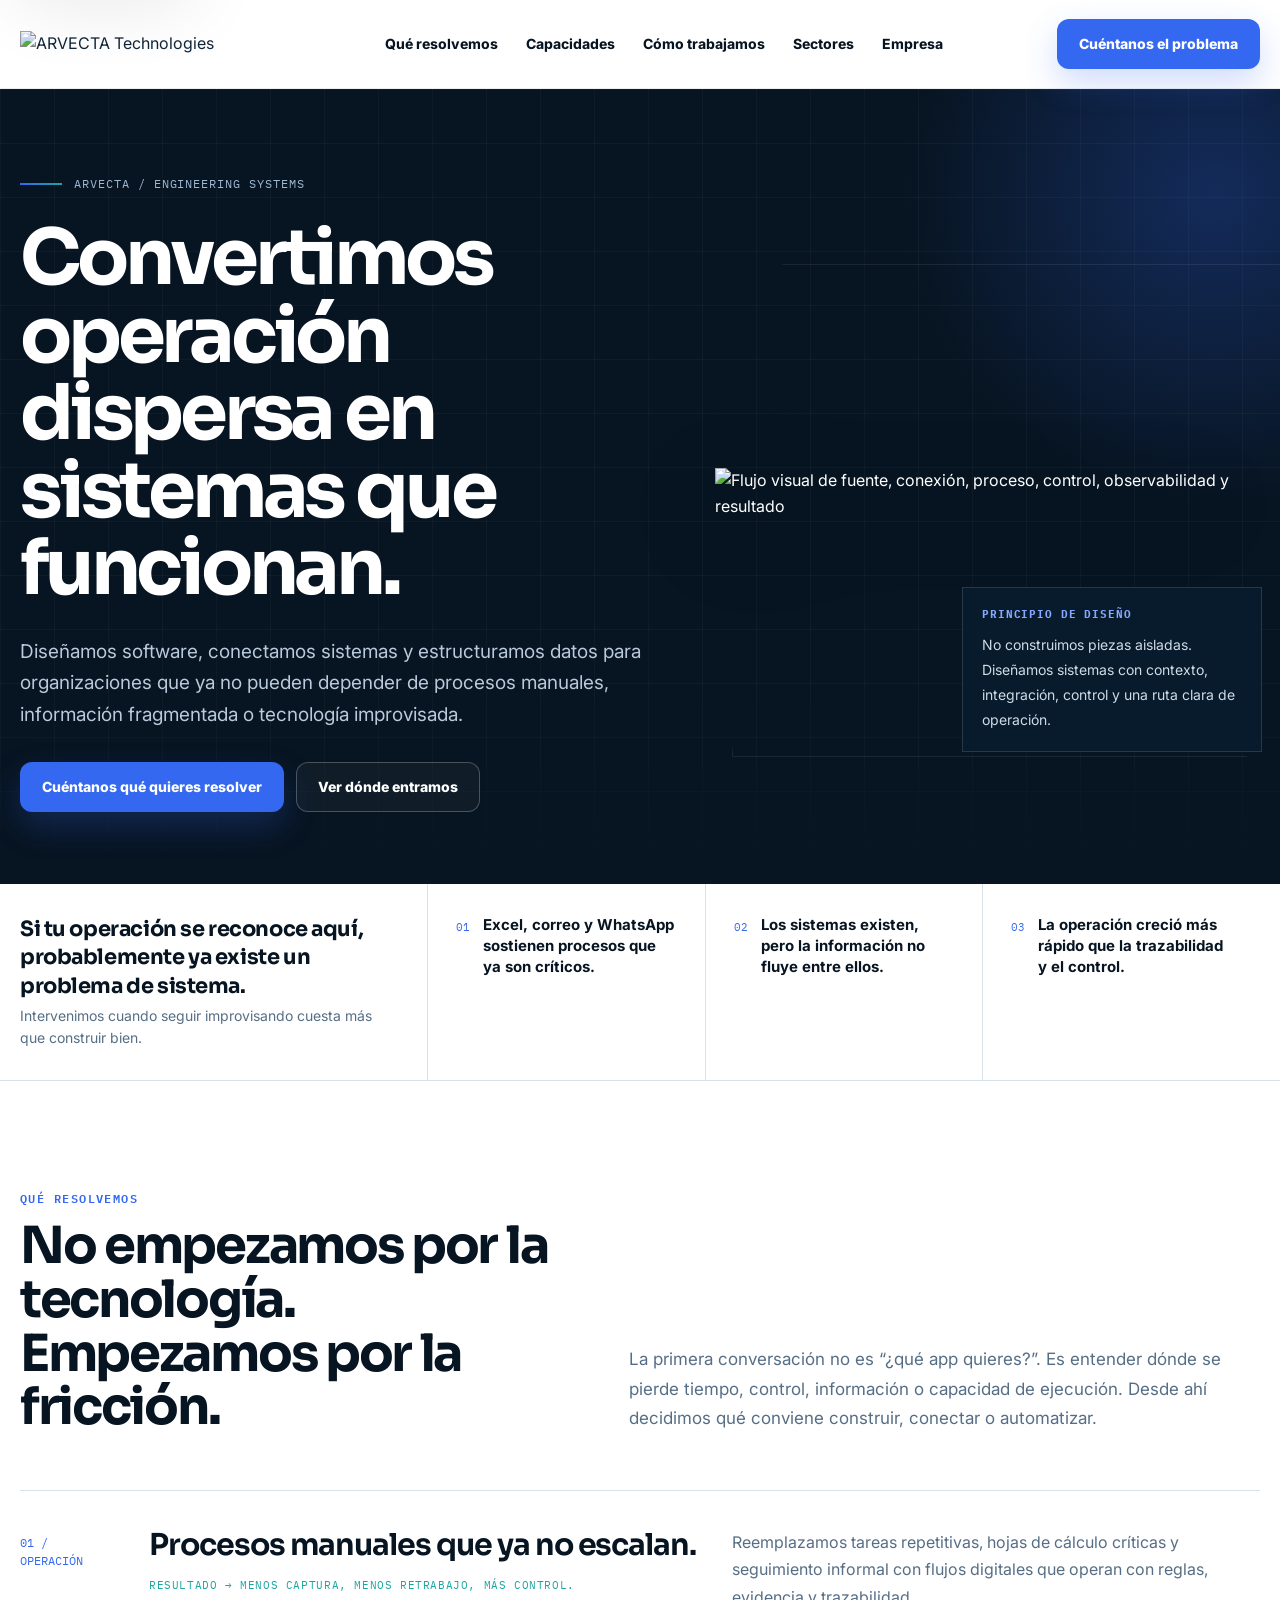
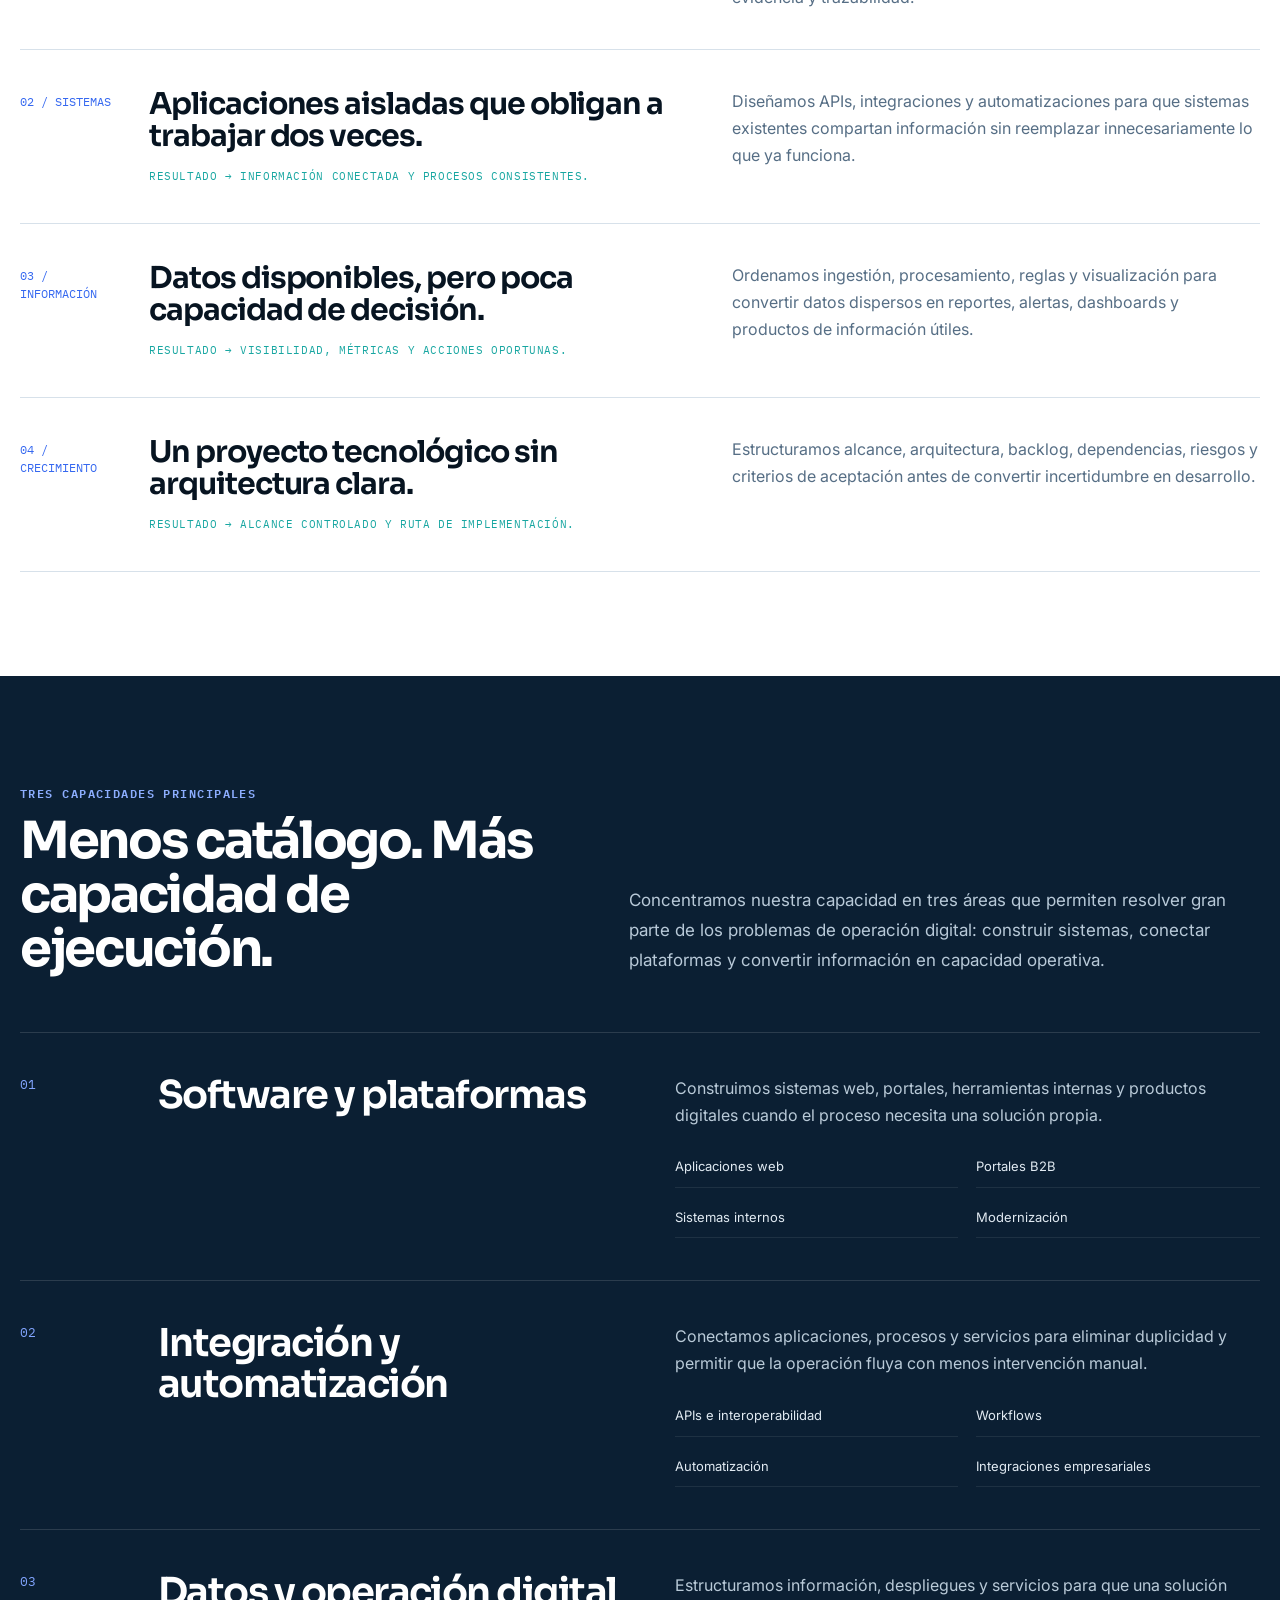
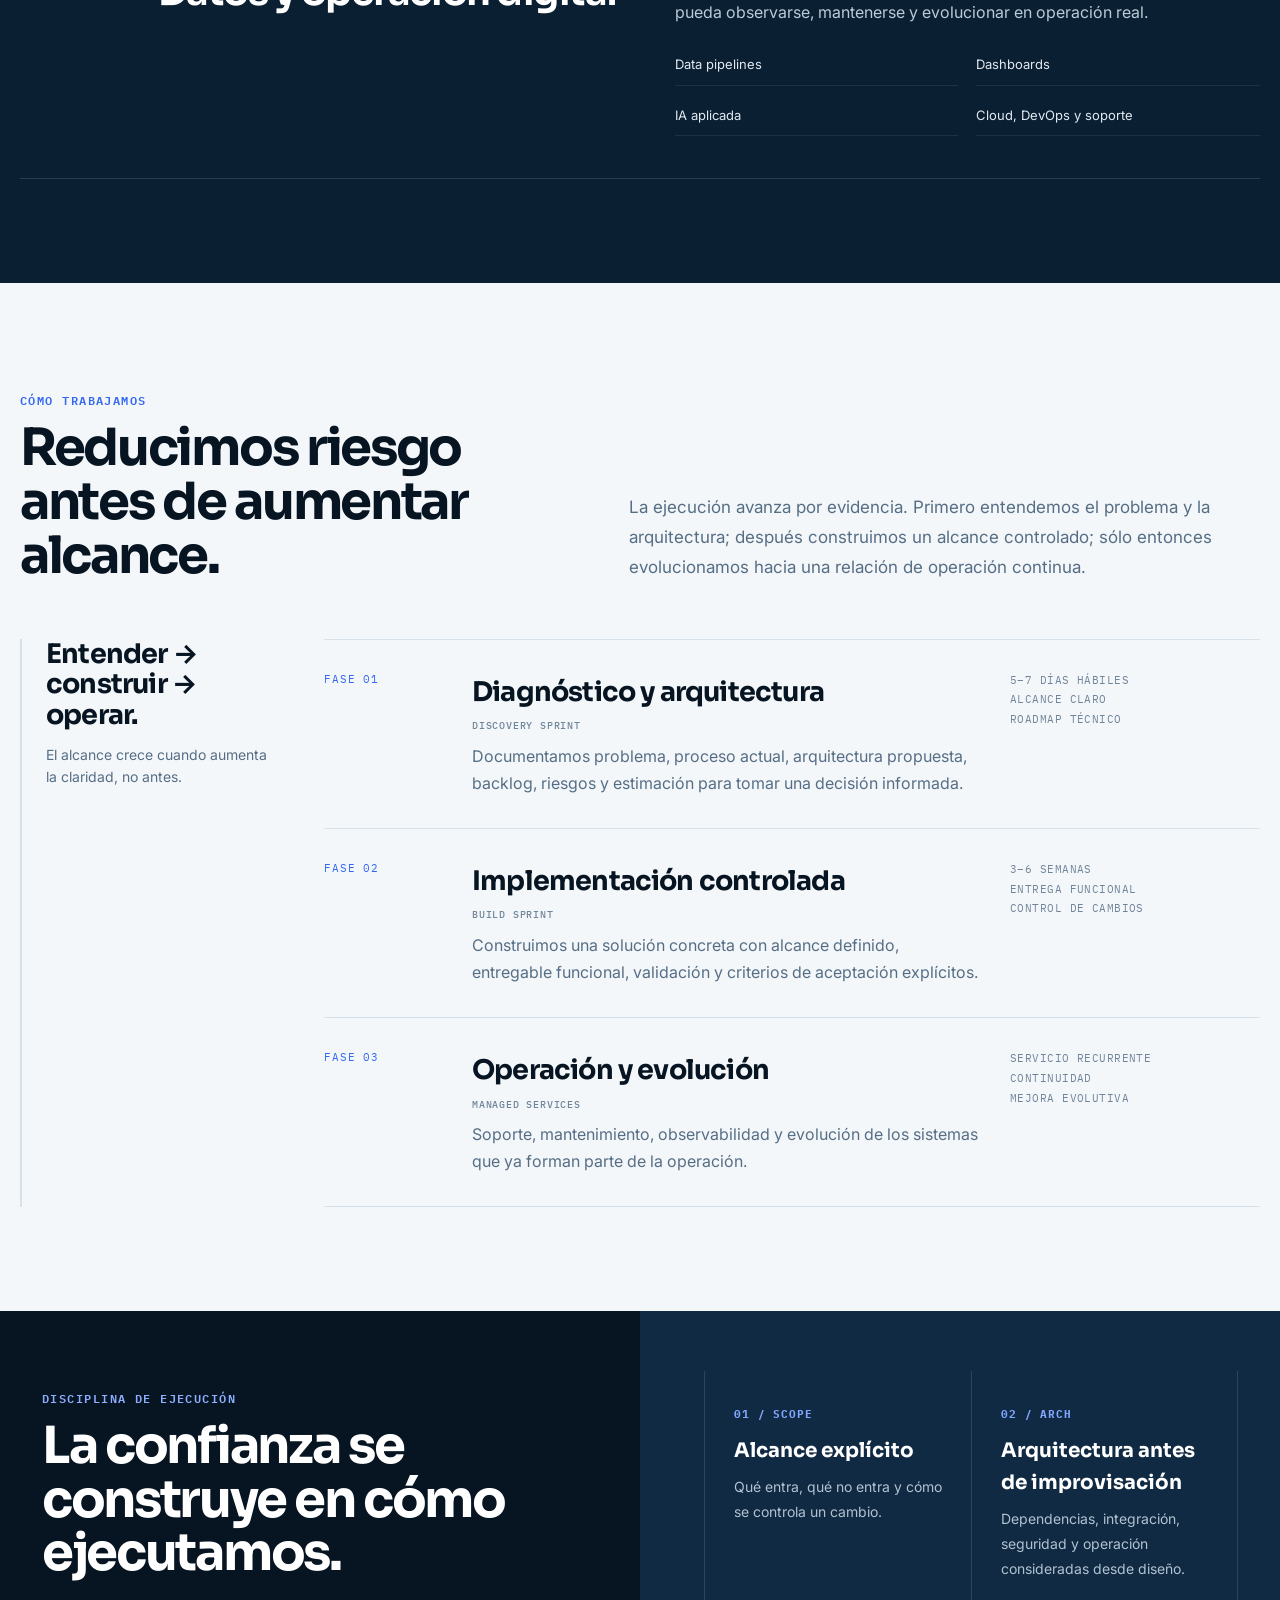
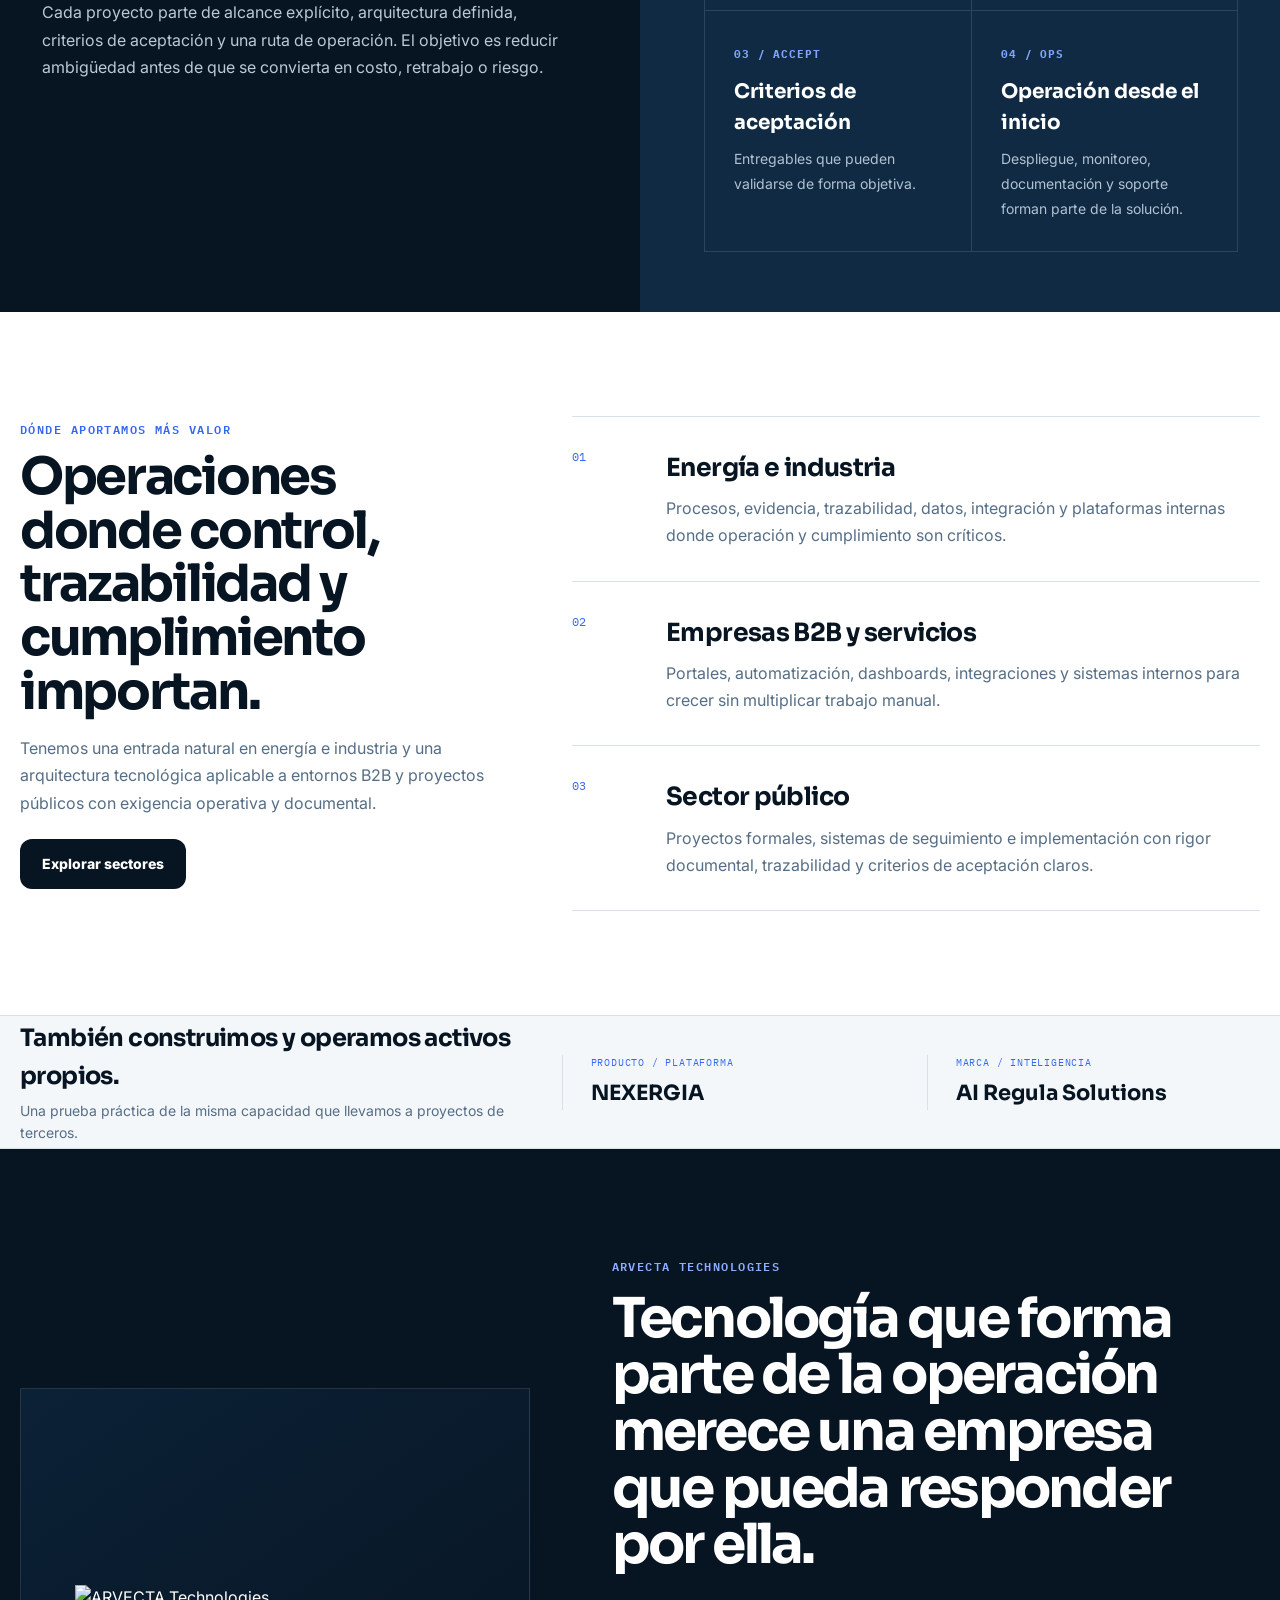
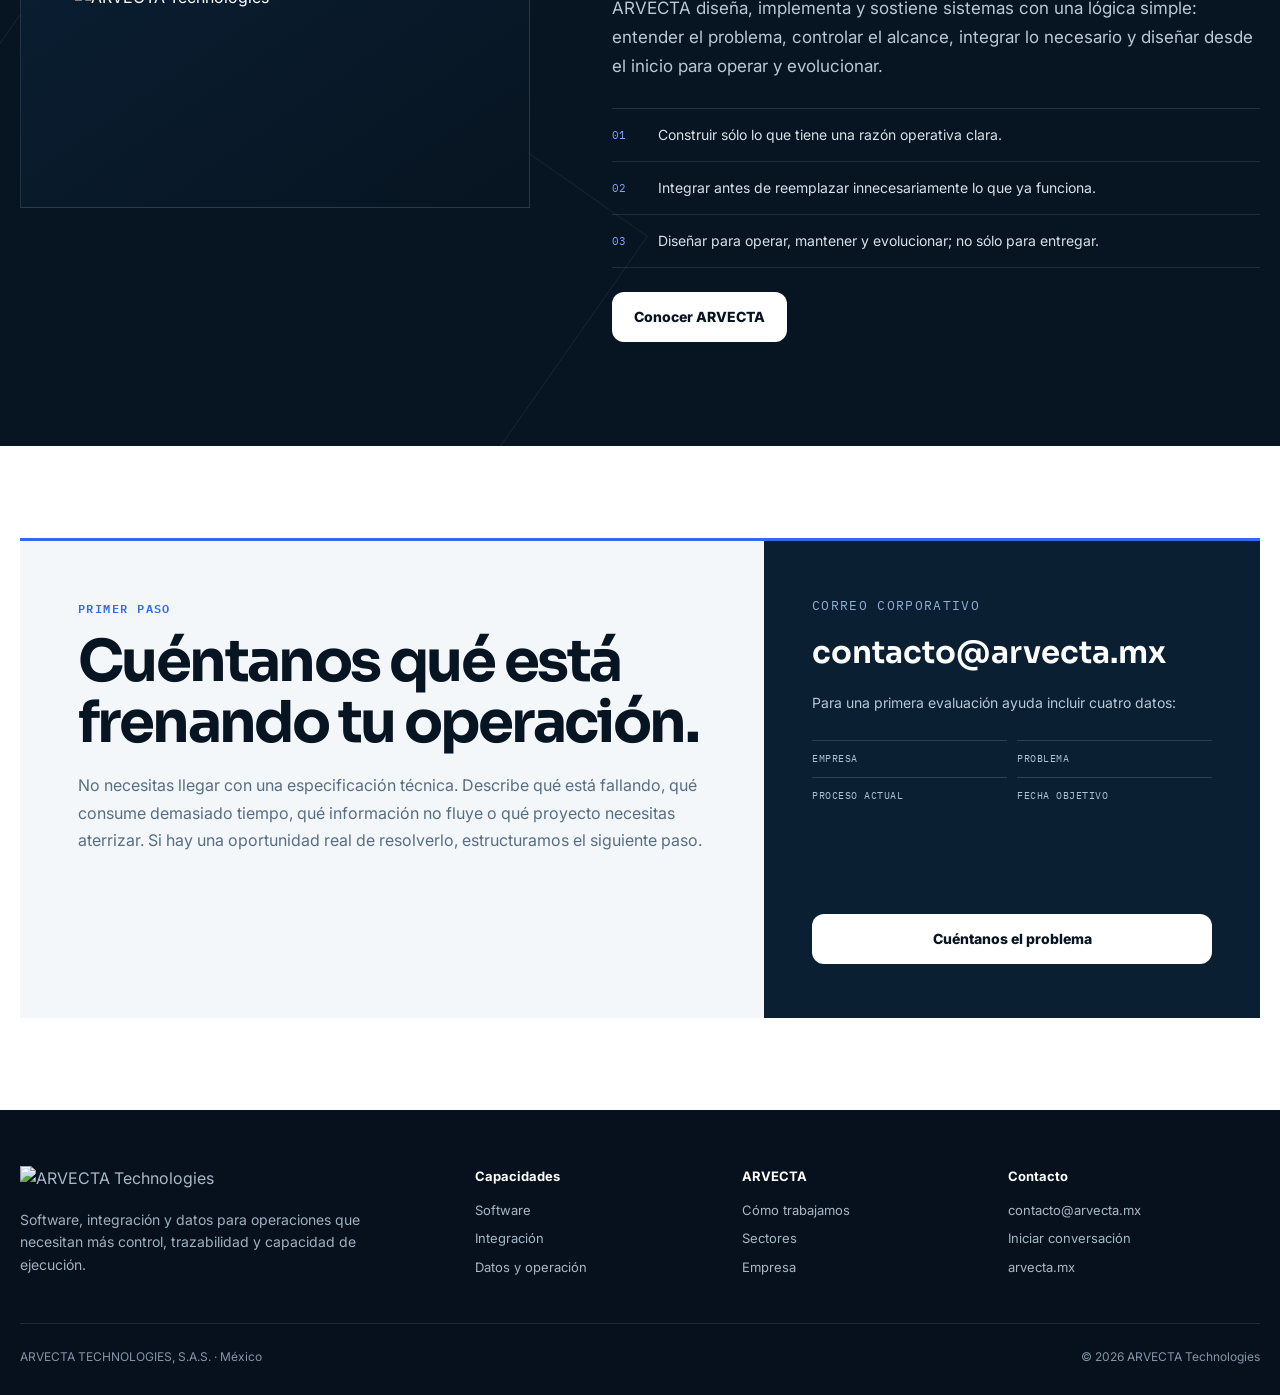
==== commit 466b3c22: "Redesign ARVECTA home for enterprise positioning" ====
--- a/index.html
+++ b/index.html
@@ -4,19 +4,21 @@
   <meta charset="utf-8">
   <meta name="viewport" content="width=device-width,initial-scale=1">
   <title>ARVECTA Technologies | Software, integración y datos para operaciones reales</title>
-  <meta name="description" content="ARVECTA Technologies diseña software, integra sistemas y construye soluciones de datos y automatización para empresas que necesitan más control, trazabilidad y capacidad de escalar.">
+  <meta name="description" content="ARVECTA diseña software, integra sistemas y estructura datos para organizaciones que necesitan más control, trazabilidad y capacidad de ejecución.">
   <link rel="canonical" href="https://arvecta.mx/">
   <meta name="theme-color" content="#071421">
   <meta property="og:type" content="website">
   <meta property="og:title" content="ARVECTA Technologies">
   <meta property="og:description" content="Convertimos operación dispersa en sistemas que funcionan.">
   <meta property="og:url" content="https://arvecta.mx/">
-  <link rel="icon" href="brand/arvecta-symbol.svg" type="image/svg+xml">
+  <meta property="og:image" content="https://arvecta.mx/brand/web/arvecta-og.png">
+  <meta name="twitter:card" content="summary_large_image">
+  <link rel="icon" type="image/png" sizes="192x192" href="brand/web/arvecta-symbol-192.png">
   <link rel="manifest" href="site.webmanifest">
   <link rel="preconnect" href="https://fonts.googleapis.com">
   <link rel="preconnect" href="https://fonts.gstatic.com" crossorigin>
-  <link href="https://fonts.googleapis.com/css2?family=IBM+Plex+Mono:wght@400;500;600&family=Inter:wght@400;500;600;700;800&display=swap" rel="stylesheet">
-  <link rel="stylesheet" href="assets/css/site-v2.css">
+  <link href="https://fonts.googleapis.com/css2?family=IBM+Plex+Mono:wght@400;500;600&family=Inter:wght@400;500;600;700;800&family=Sora:wght@500;600;700&display=swap" rel="stylesheet">
+  <link rel="stylesheet" href="assets/css/site-v3.css">
   <script type="application/ld+json">
   {
     "@context":"https://schema.org",
@@ -24,6 +26,7 @@
     "name":"ARVECTA Technologies",
     "legalName":"ARVECTA TECHNOLOGIES, S.A.S.",
     "url":"https://arvecta.mx/",
+    "logo":"https://arvecta.mx/brand/web/arvecta-logo.png",
     "email":"contacto@arvecta.mx",
     "description":"Empresa mexicana de tecnología especializada en software, integración, datos, automatización y sistemas digitales.",
     "contactPoint":{"@type":"ContactPoint","contactType":"sales","email":"contacto@arvecta.mx","availableLanguage":["es","en"]}
@@ -31,61 +34,46 @@
   </script>
 </head>
 <body>
+  <a class="skip-link" href="#contenido">Saltar al contenido</a>
   <header class="site-header">
     <div class="wrap nav">
-      <a class="brand" href="#inicio" aria-label="ARVECTA Technologies">
-        <img src="brand/arvecta-logo.png" onerror="this.onerror=null;this.src='brand/arvecta-logo.svg'" alt="ARVECTA Technologies">
-      </a>
+      <a class="brand" href="/" aria-label="ARVECTA Technologies — Inicio"><img src="brand/web/arvecta-logo.png" alt="ARVECTA Technologies"></a>
       <nav class="nav-links" aria-label="Principal">
         <a href="#problemas">Qué resolvemos</a>
-        <a href="#capacidades">Capacidades</a>
+        <a href="servicios.html">Capacidades</a>
         <a href="#metodo">Cómo trabajamos</a>
-        <a href="#sectores">Sectores</a>
-        <a href="#empresa">Empresa</a>
+        <a href="sectores.html">Sectores</a>
+        <a href="empresa.html">Empresa</a>
       </nav>
       <div class="nav-action">
-        <a class="btn btn-primary" href="#contacto">Hablemos de tu proyecto</a>
+        <a class="btn btn-primary" href="contacto.html">Cuéntanos el problema</a>
         <button class="menu-btn" type="button" aria-expanded="false" aria-label="Abrir menú" data-menu><span></span></button>
       </div>
     </div>
     <nav class="wrap mobile-nav" data-mobile-nav aria-label="Navegación móvil">
-      <a href="#problemas">Qué resolvemos</a>
-      <a href="#capacidades">Capacidades</a>
-      <a href="#metodo">Cómo trabajamos</a>
-      <a href="#sectores">Sectores</a>
-      <a href="#empresa">Empresa</a>
-      <a href="#contacto">Contacto</a>
+      <a href="#problemas">Qué resolvemos</a><a href="servicios.html">Capacidades</a><a href="#metodo">Cómo trabajamos</a><a href="sectores.html">Sectores</a><a href="empresa.html">Empresa</a><a href="contacto.html">Contacto</a>
     </nav>
   </header>
 
-  <main>
+  <main id="contenido">
     <section class="hero" id="inicio">
       <div class="wrap hero-inner">
         <div class="hero-copy reveal">
           <div class="hero-signal">ARVECTA / ENGINEERING SYSTEMS</div>
           <h1 class="display">Convertimos operación dispersa en sistemas que funcionan.</h1>
           <p class="sub">Diseñamos software, conectamos sistemas y estructuramos datos para organizaciones que ya no pueden depender de procesos manuales, información fragmentada o tecnología improvisada.</p>
-          <div class="actions">
-            <a class="btn btn-primary" href="#contacto">Cuéntanos qué quieres resolver</a>
-            <a class="btn btn-outline" href="#problemas">Ver dónde entramos</a>
-          </div>
+          <div class="actions"><a class="btn btn-primary" href="contacto.html">Cuéntanos qué quieres resolver</a><a class="btn btn-outline" href="#problemas">Ver dónde entramos</a></div>
         </div>
         <div class="hero-engine reveal" aria-label="Mapa técnico de sistemas ARVECTA">
-          <img src="brand/arvecta-system-field.svg" alt="Arquitectura visual de integración, datos y operación">
-          <div class="hero-caption">
-            <strong>Principio de diseño</strong>
-            <span>No construimos features aislados. Diseñamos sistemas con contexto, integración, control y una ruta de operación.</span>
-          </div>
+          <img src="brand/arvecta-system-field-v2.svg" alt="Flujo visual de fuente, conexión, proceso, control, observabilidad y resultado">
+          <div class="hero-caption"><strong>Principio de diseño</strong><span>No construimos piezas aisladas. Diseñamos sistemas con contexto, integración, control y una ruta clara de operación.</span></div>
         </div>
       </div>
     </section>
 
     <section class="diagnostic" aria-label="Situaciones donde ARVECTA aporta valor">
       <div class="wrap diagnostic-grid">
-        <div class="diagnostic-intro">
-          <strong>Si tu operación se reconoce aquí, probablemente ya existe un problema de sistema.</strong>
-          <span>ARVECTA entra cuando el costo de seguir improvisando empieza a ser mayor que el de construir bien.</span>
-        </div>
+        <div class="diagnostic-intro"><strong>Si tu operación se reconoce aquí, probablemente ya existe un problema de sistema.</strong><span>Intervenimos cuando seguir improvisando cuesta más que construir bien.</span></div>
         <div class="trigger"><i>01</i><strong>Excel, correo y WhatsApp sostienen procesos que ya son críticos.</strong></div>
         <div class="trigger"><i>02</i><strong>Los sistemas existen, pero la información no fluye entre ellos.</strong></div>
         <div class="trigger"><i>03</i><strong>La operación creció más rápido que la trazabilidad y el control.</strong></div>
@@ -95,33 +83,14 @@
     <section class="section" id="problemas">
       <div class="wrap">
         <div class="section-head reveal">
-          <div>
-            <span class="kicker">Qué resolvemos</span>
-            <h2 class="h2">No empezamos por la tecnología. Empezamos por la fricción.</h2>
-          </div>
-          <p>La primera conversación no es “¿qué app quieres?”. Es entender dónde se pierde tiempo, control, información o capacidad de ejecución. Desde ahí decidimos qué vale la pena construir, integrar o automatizar.</p>
+          <div><span class="kicker">Qué resolvemos</span><h2 class="h2">No empezamos por la tecnología. Empezamos por la fricción.</h2></div>
+          <p>La primera conversación no es “¿qué app quieres?”. Es entender dónde se pierde tiempo, control, información o capacidad de ejecución. Desde ahí decidimos qué conviene construir, conectar o automatizar.</p>
         </div>
         <div class="problem-list">
-          <article class="problem-row reveal">
-            <div class="problem-num">01 / OPERACIÓN</div>
-            <div><h3>Procesos manuales que ya no escalan.</h3><div class="problem-outcome">Resultado buscado → menos captura, menos retrabajo, más control.</div></div>
-            <p>Reemplazamos tareas repetitivas, hojas de cálculo críticas y seguimiento informal con flujos digitales que permiten operar con reglas, evidencia y trazabilidad.</p>
-          </article>
-          <article class="problem-row reveal">
-            <div class="problem-num">02 / SISTEMAS</div>
-            <div><h3>Aplicaciones aisladas que obligan a trabajar dos veces.</h3><div class="problem-outcome">Resultado buscado → información conectada y procesos consistentes.</div></div>
-            <p>Diseñamos APIs, integraciones y automatizaciones para que sistemas existentes compartan información sin reemplazar innecesariamente lo que ya funciona.</p>
-          </article>
-          <article class="problem-row reveal">
-            <div class="problem-num">03 / INFORMACIÓN</div>
-            <div><h3>Datos disponibles, pero poca capacidad de decisión.</h3><div class="problem-outcome">Resultado buscado → visibilidad, métricas y acciones oportunas.</div></div>
-            <p>Ordenamos ingestión, procesamiento, reglas y visualización para transformar datos dispersos en reportes, alertas, dashboards y productos de información útiles.</p>
-          </article>
-          <article class="problem-row reveal">
-            <div class="problem-num">04 / CRECIMIENTO</div>
-            <div><h3>Un proyecto tecnológico sin arquitectura clara.</h3><div class="problem-outcome">Resultado buscado → alcance controlado y ruta de implementación.</div></div>
-            <p>Cuando el problema está claro pero la solución no, estructuramos alcance, arquitectura, backlog, dependencias, riesgos y criterios de aceptación antes de comprometer desarrollo.</p>
-          </article>
+          <article class="problem-row reveal"><div class="problem-num">01 / OPERACIÓN</div><div><h3>Procesos manuales que ya no escalan.</h3><div class="problem-outcome">Resultado → menos captura, menos retrabajo, más control.</div></div><p>Reemplazamos tareas repetitivas, hojas de cálculo críticas y seguimiento informal con flujos digitales que operan con reglas, evidencia y trazabilidad.</p></article>
+          <article class="problem-row reveal"><div class="problem-num">02 / SISTEMAS</div><div><h3>Aplicaciones aisladas que obligan a trabajar dos veces.</h3><div class="problem-outcome">Resultado → información conectada y procesos consistentes.</div></div><p>Diseñamos APIs, integraciones y automatizaciones para que sistemas existentes compartan información sin reemplazar innecesariamente lo que ya funciona.</p></article>
+          <article class="problem-row reveal"><div class="problem-num">03 / INFORMACIÓN</div><div><h3>Datos disponibles, pero poca capacidad de decisión.</h3><div class="problem-outcome">Resultado → visibilidad, métricas y acciones oportunas.</div></div><p>Ordenamos ingestión, procesamiento, reglas y visualización para convertir datos dispersos en reportes, alertas, dashboards y productos de información útiles.</p></article>
+          <article class="problem-row reveal"><div class="problem-num">04 / CRECIMIENTO</div><div><h3>Un proyecto tecnológico sin arquitectura clara.</h3><div class="problem-outcome">Resultado → alcance controlado y ruta de implementación.</div></div><p>Estructuramos alcance, arquitectura, backlog, dependencias, riesgos y criterios de aceptación antes de convertir incertidumbre en desarrollo.</p></article>
         </div>
       </div>
     </section>
@@ -129,37 +98,13 @@
     <section class="section section-dark" id="capacidades">
       <div class="wrap">
         <div class="section-head reveal">
-          <div>
-            <span class="kicker kicker-light">Tres capacidades principales</span>
-            <h2 class="h2 h2-light">Menos catálogo. Más capacidad de ejecución.</h2>
-          </div>
-          <p>ARVECTA no necesita presentarse como proveedor de veinte especialidades. Para el mercado inicial, concentramos la oferta en tres capacidades que resuelven la mayoría de los problemas operativos que queremos atacar.</p>
+          <div><span class="kicker kicker-light">Tres capacidades principales</span><h2 class="h2 h2-light">Menos catálogo. Más capacidad de ejecución.</h2></div>
+          <p>Concentramos nuestra capacidad en tres áreas que permiten resolver gran parte de los problemas de operación digital: construir sistemas, conectar plataformas y convertir información en capacidad operativa.</p>
         </div>
         <div class="capability-stack">
-          <article class="capability-row reveal">
-            <div class="cap-num">01</div>
-            <h3>Software y plataformas</h3>
-            <div>
-              <p>Construimos sistemas web, portales, herramientas internas y productos digitales cuando el proceso requiere una solución propia.</p>
-              <div class="cap-list"><span>Aplicaciones web</span><span>Portales B2B</span><span>Sistemas internos</span><span>MVP y modernización</span></div>
-            </div>
-          </article>
-          <article class="capability-row reveal">
-            <div class="cap-num">02</div>
-            <h3>Integración y automatización</h3>
-            <div>
-              <p>Conectamos aplicaciones, procesos y servicios para eliminar duplicidad y permitir que la operación fluya con menos intervención manual.</p>
-              <div class="cap-list"><span>APIs e interoperabilidad</span><span>Workflows</span><span>Automatización</span><span>Integraciones empresariales</span></div>
-            </div>
-          </article>
-          <article class="capability-row reveal">
-            <div class="cap-num">03</div>
-            <h3>Datos y operación digital</h3>
-            <div>
-              <p>Estructuramos información, despliegues y servicios necesarios para que una solución no sólo exista, sino que pueda observarse, mantenerse y evolucionar.</p>
-              <div class="cap-list"><span>Data pipelines</span><span>Dashboards</span><span>IA aplicada</span><span>Cloud, DevOps y soporte</span></div>
-            </div>
-          </article>
+          <article class="capability-row reveal"><div class="cap-num">01</div><h3>Software y plataformas</h3><div><p>Construimos sistemas web, portales, herramientas internas y productos digitales cuando el proceso necesita una solución propia.</p><div class="cap-list"><span>Aplicaciones web</span><span>Portales B2B</span><span>Sistemas internos</span><span>Modernización</span></div></div></article>
+          <article class="capability-row reveal"><div class="cap-num">02</div><h3>Integración y automatización</h3><div><p>Conectamos aplicaciones, procesos y servicios para eliminar duplicidad y permitir que la operación fluya con menos intervención manual.</p><div class="cap-list"><span>APIs e interoperabilidad</span><span>Workflows</span><span>Automatización</span><span>Integraciones empresariales</span></div></div></article>
+          <article class="capability-row reveal"><div class="cap-num">03</div><h3>Datos y operación digital</h3><div><p>Estructuramos información, despliegues y servicios para que una solución pueda observarse, mantenerse y evolucionar en operación real.</p><div class="cap-list"><span>Data pipelines</span><span>Dashboards</span><span>IA aplicada</span><span>Cloud, DevOps y soporte</span></div></div></article>
         </div>
       </div>
     </section>
@@ -167,127 +112,73 @@
     <section class="section section-soft" id="metodo">
       <div class="wrap">
         <div class="section-head reveal">
-          <div>
-            <span class="kicker">Cómo contratarnos</span>
-            <h2 class="h2">Una secuencia comercial diseñada para reducir riesgo.</h2>
-          </div>
-          <p>No queremos iniciar cada relación con una propuesta enorme y ambigua. El modelo comercial de ARVECTA permite empezar con claridad, demostrar capacidad y escalar únicamente cuando el resultado lo justifica.</p>
+          <div><span class="kicker">Cómo trabajamos</span><h2 class="h2">Reducimos riesgo antes de aumentar alcance.</h2></div>
+          <p>La ejecución avanza por evidencia. Primero entendemos el problema y la arquitectura; después construimos un alcance controlado; sólo entonces evolucionamos hacia una relación de operación continua.</p>
         </div>
         <div class="sequence">
-          <aside class="sequence-rail reveal">
-            <strong>Descubrir → construir → operar.</strong>
-            <p>El alcance crece cuando aumenta la evidencia, no antes.</p>
-          </aside>
+          <aside class="sequence-rail reveal"><strong>Entender → construir → operar.</strong><p>El alcance crece cuando aumenta la claridad, no antes.</p></aside>
           <div class="sequence-steps">
-            <article class="sequence-step reveal">
-              <div class="phase">Fase 01</div>
-              <div><h3>Discovery Sprint</h3><p>Diagnóstico estructurado para documentar problema, proceso actual, arquitectura propuesta, backlog, riesgos y estimación.</p></div>
-              <div class="sequence-meta">5–7 días hábiles<br>alcance claro<br>roadmap técnico</div>
-            </article>
-            <article class="sequence-step reveal">
-              <div class="phase">Fase 02</div>
-              <div><h3>Build Sprint</h3><p>Construcción de una solución concreta con alcance controlado, entregable funcional, validación y criterios de aceptación definidos.</p></div>
-              <div class="sequence-meta">3–6 semanas<br>entrega funcional<br>control de cambios</div>
-            </article>
-            <article class="sequence-step reveal">
-              <div class="phase">Fase 03</div>
-              <div><h3>Managed Services</h3><p>Soporte, mantenimiento, operación, observabilidad y evolución de los sistemas que ya generan valor.</p></div>
-              <div class="sequence-meta">servicio recurrente<br>continuidad<br>mejora evolutiva</div>
-            </article>
+            <article class="sequence-step reveal"><div class="phase">Fase 01</div><div><h3>Diagnóstico y arquitectura <small>Discovery Sprint</small></h3><p>Documentamos problema, proceso actual, arquitectura propuesta, backlog, riesgos y estimación para tomar una decisión informada.</p></div><div class="sequence-meta">5–7 días hábiles<br>alcance claro<br>roadmap técnico</div></article>
+            <article class="sequence-step reveal"><div class="phase">Fase 02</div><div><h3>Implementación controlada <small>Build Sprint</small></h3><p>Construimos una solución concreta con alcance definido, entregable funcional, validación y criterios de aceptación explícitos.</p></div><div class="sequence-meta">3–6 semanas<br>entrega funcional<br>control de cambios</div></article>
+            <article class="sequence-step reveal"><div class="phase">Fase 03</div><div><h3>Operación y evolución <small>Managed Services</small></h3><p>Soporte, mantenimiento, observabilidad y evolución de los sistemas que ya forman parte de la operación.</p></div><div class="sequence-meta">servicio recurrente<br>continuidad<br>mejora evolutiva</div></article>
           </div>
         </div>
       </div>
     </section>
 
-    <section class="reliability" aria-label="Cómo ARVECTA reduce riesgo de ejecución">
-      <div class="reliability-copy reveal">
-        <span class="kicker kicker-light">Credibilidad sin inventar historial</span>
-        <h2>La confianza se construye en cómo ejecutamos.</h2>
-        <p>ARVECTA es una empresa nueva. No vamos a fabricar clientes ni métricas. Nuestra credibilidad inicial debe venir de una forma de trabajo rigurosa, entregables verificables y disciplina de proyecto.</p>
-      </div>
+    <section class="reliability" aria-label="Disciplina de ejecución ARVECTA">
+      <div class="reliability-copy reveal"><span class="kicker kicker-light">Disciplina de ejecución</span><h2>La confianza se construye en cómo ejecutamos.</h2><p>Cada proyecto parte de alcance explícito, arquitectura definida, criterios de aceptación y una ruta de operación. El objetivo es reducir ambigüedad antes de que se convierta en costo, retrabajo o riesgo.</p></div>
       <div class="reliability-grid">
         <div class="reliability-item reveal"><b>01 / SCOPE</b><strong>Alcance explícito</strong><span>Qué entra, qué no entra y cómo se controla un cambio.</span></div>
         <div class="reliability-item reveal"><b>02 / ARCH</b><strong>Arquitectura antes de improvisación</strong><span>Dependencias, integración, seguridad y operación consideradas desde diseño.</span></div>
-        <div class="reliability-item reveal"><b>03 / ACCEPT</b><strong>Criterios de aceptación</strong><span>Entregables que pueden validarse objetivamente.</span></div>
-        <div class="reliability-item reveal"><b>04 / OPS</b><strong>Operación desde el inicio</strong><span>Despliegue, monitoreo, documentación y soporte no son un pensamiento posterior.</span></div>
+        <div class="reliability-item reveal"><b>03 / ACCEPT</b><strong>Criterios de aceptación</strong><span>Entregables que pueden validarse de forma objetiva.</span></div>
+        <div class="reliability-item reveal"><b>04 / OPS</b><strong>Operación desde el inicio</strong><span>Despliegue, monitoreo, documentación y soporte forman parte de la solución.</span></div>
       </div>
     </section>
 
     <section class="section" id="sectores">
       <div class="wrap sector-layout">
-        <div class="sector-intro reveal">
-          <span class="kicker">Dónde iniciamos</span>
-          <h2 class="h2">Ventaja sectorial sin convertirnos en una empresa de un solo sector.</h2>
-          <p>El primer mercado natural está donde ya existe comprensión de operación, regulación y sistemas complejos. La arquitectura comercial, sin embargo, permanece multisectorial.</p>
-        </div>
+        <div class="sector-intro reveal"><span class="kicker">Dónde aportamos más valor</span><h2 class="h2">Operaciones donde control, trazabilidad y cumplimiento importan.</h2><p>Tenemos una entrada natural en energía e industria y una arquitectura tecnológica aplicable a entornos B2B y proyectos públicos con exigencia operativa y documental.</p><div style="margin-top:22px"><a class="btn btn-dark" href="sectores.html">Explorar sectores</a></div></div>
         <div class="sector-list">
-          <article class="sector-row reveal"><div class="n">01</div><div><h3>Energía e industria</h3><p>Procesos, evidencia, trazabilidad, datos, integración y plataformas internas donde operación y cumplimiento importan.</p></div></article>
-          <article class="sector-row reveal"><div class="n">02</div><div><h3>Empresas B2B y servicios</h3><p>Portales, CRM operativo, automatización, dashboards, integraciones y sistemas internos para crecer sin multiplicar trabajo manual.</p></div></article>
-          <article class="sector-row reveal"><div class="n">03</div><div><h3>Sector público</h3><p>Proyectos formales, licitaciones, sistemas de seguimiento e implementación con mayor rigor documental y criterios de aceptación claros.</p></div></article>
+          <article class="sector-row reveal"><div class="n">01</div><div><h3>Energía e industria</h3><p>Procesos, evidencia, trazabilidad, datos, integración y plataformas internas donde operación y cumplimiento son críticos.</p></div></article>
+          <article class="sector-row reveal"><div class="n">02</div><div><h3>Empresas B2B y servicios</h3><p>Portales, automatización, dashboards, integraciones y sistemas internos para crecer sin multiplicar trabajo manual.</p></div></article>
+          <article class="sector-row reveal"><div class="n">03</div><div><h3>Sector público</h3><p>Proyectos formales, sistemas de seguimiento e implementación con rigor documental, trazabilidad y criterios de aceptación claros.</p></div></article>
         </div>
       </div>
     </section>
 
-    <section class="section section-soft" aria-label="Ecosistema ARVECTA">
-      <div class="wrap">
-        <div class="section-head reveal">
-          <div><span class="kicker">Ecosistema</span><h2 class="h2">Servicios para terceros y activos propios, sin mezclar identidades.</h2></div>
-          <p>ARVECTA puede desarrollar soluciones para clientes y operar productos o marcas propias. La empresa matriz aporta capacidad tecnológica; cada activo conserva su propuesta comercial.</p>
-        </div>
-        <div class="ecosystem">
-          <article class="eco reveal"><span class="type">Producto / plataforma</span><strong>NEXERGIA</strong><p>Ecosistema orientado a Market, Intelligence, Data y futuros productos SaaS.</p></article>
-          <article class="eco reveal"><span class="type">Marca / inteligencia</span><strong>AI Regula Solutions</strong><p>Activo editorial y de análisis con capacidad de generar audiencia, inteligencia y oportunidades comerciales.</p></article>
-        </div>
+    <section class="assets-band" aria-label="Productos y activos propios">
+      <div class="wrap assets-row reveal">
+        <div class="assets-intro"><strong>También construimos y operamos activos propios.</strong><span>Una prueba práctica de la misma capacidad que llevamos a proyectos de terceros.</span></div>
+        <div class="asset-link"><small>Producto / plataforma</small><b>NEXERGIA</b></div>
+        <div class="asset-link"><small>Marca / inteligencia</small><b>AI Regula Solutions</b></div>
       </div>
     </section>
 
     <section class="company" id="empresa">
       <div class="wrap company-grid">
-        <div class="company-brand reveal">
-          <img src="brand/arvecta-logo-white.png" onerror="this.onerror=null;this.src='brand/arvecta-logo-white.svg'" alt="ARVECTA Technologies en blanco">
-        </div>
-        <div class="company-copy reveal">
-          <span class="kicker kicker-light">ARVECTA Technologies</span>
-          <h2>Una empresa tecnológica diseñada para hacerse responsable de sistemas importantes.</h2>
-          <p>La marca no busca parecer una startup futurista ni una agencia de software. ARVECTA se construye sobre precisión, arquitectura, ejecución y confianza: una compañía que puede empezar ligera y crecer hacia contratos enterprise, productos propios y contratación pública.</p>
-          <div class="company-principles">
-            <div class="principle"><span>01</span><span>Construir sólo lo que tiene una razón operativa clara.</span></div>
-            <div class="principle"><span>02</span><span>Integrar antes de reemplazar innecesariamente lo que ya funciona.</span></div>
-            <div class="principle"><span>03</span><span>Diseñar para operar, mantener y evolucionar; no sólo para entregar.</span></div>
-          </div>
-        </div>
+        <div class="company-brand reveal"><img src="brand/web/arvecta-logo-white.png" alt="ARVECTA Technologies"></div>
+        <div class="company-copy reveal"><span class="kicker kicker-light">ARVECTA Technologies</span><h2>Tecnología que forma parte de la operación merece una empresa que pueda responder por ella.</h2><p>ARVECTA diseña, implementa y sostiene sistemas con una lógica simple: entender el problema, controlar el alcance, integrar lo necesario y diseñar desde el inicio para operar y evolucionar.</p><div class="company-principles"><div class="principle"><span>01</span><span>Construir sólo lo que tiene una razón operativa clara.</span></div><div class="principle"><span>02</span><span>Integrar antes de reemplazar innecesariamente lo que ya funciona.</span></div><div class="principle"><span>03</span><span>Diseñar para operar, mantener y evolucionar; no sólo para entregar.</span></div></div><div class="company-actions"><a class="btn btn-light" href="empresa.html">Conocer ARVECTA</a></div></div>
       </div>
     </section>
 
     <section class="contact" id="contacto">
       <div class="wrap contact-panel reveal">
-        <div class="contact-main">
-          <span class="kicker">Primer paso</span>
-          <h2>Cuéntanos qué proceso, sistema o integración necesitas mejorar.</h2>
-          <p>No necesitas llegar con una especificación técnica. Describe qué está fallando, qué consume demasiado tiempo, qué información no fluye o qué proyecto necesitas aterrizar. Si hay una oportunidad real de resolverlo, estructuramos el siguiente paso.</p>
-        </div>
-        <div class="contact-side">
-          <div>
-            <small>Correo corporativo</small>
-            <a class="mail" href="mailto:contacto@arvecta.mx?subject=Proyecto%20con%20ARVECTA">contacto@arvecta.mx</a>
-            <p>Para un primer contacto incluye, si puedes: empresa, problema, proceso actual y fecha objetivo.</p>
-          </div>
-          <a class="btn btn-light" href="mailto:contacto@arvecta.mx?subject=Quiero%20evaluar%20un%20proyecto%20con%20ARVECTA">Preparar conversación</a>
-        </div>
+        <div class="contact-main"><span class="kicker">Primer paso</span><h2>Cuéntanos qué está frenando tu operación.</h2><p>No necesitas llegar con una especificación técnica. Describe qué está fallando, qué consume demasiado tiempo, qué información no fluye o qué proyecto necesitas aterrizar. Si hay una oportunidad real de resolverlo, estructuramos el siguiente paso.</p></div>
+        <div class="contact-side"><div><small>Correo corporativo</small><a class="mail" href="mailto:contacto@arvecta.mx?subject=Proyecto%20con%20ARVECTA">contacto@arvecta.mx</a><p>Para una primera evaluación ayuda incluir cuatro datos:</p><div class="contact-hints"><span>Empresa</span><span>Problema</span><span>Proceso actual</span><span>Fecha objetivo</span></div></div><a class="btn btn-light" href="contacto.html">Cuéntanos el problema</a></div>
       </div>
     </section>
   </main>
 
   <footer class="footer">
-    <div class="wrap footer-row">
-      <div>
-        <img src="brand/arvecta-logo-white.png" onerror="this.onerror=null;this.src='brand/arvecta-logo-white.svg'" alt="ARVECTA Technologies">
-      </div>
-      <small>ARVECTA TECHNOLOGIES, S.A.S. · Software · Integración · Datos · Operación digital</small>
-      <small>© <span data-year></span> ARVECTA Technologies</small>
+    <div class="wrap footer-top">
+      <div class="footer-brand"><img src="brand/web/arvecta-logo-white.png" alt="ARVECTA Technologies"><p>Software, integración y datos para operaciones que necesitan más control, trazabilidad y capacidad de ejecución.</p></div>
+      <div class="footer-col"><strong>Capacidades</strong><a href="servicios.html#software">Software</a><a href="servicios.html#integracion">Integración</a><a href="servicios.html#datos">Datos y operación</a></div>
+      <div class="footer-col"><strong>ARVECTA</strong><a href="#metodo">Cómo trabajamos</a><a href="sectores.html">Sectores</a><a href="empresa.html">Empresa</a></div>
+      <div class="footer-col"><strong>Contacto</strong><a href="mailto:contacto@arvecta.mx">contacto@arvecta.mx</a><a href="contacto.html">Iniciar conversación</a><a href="https://arvecta.mx/">arvecta.mx</a></div>
     </div>
+    <div class="wrap footer-bottom"><span>ARVECTA TECHNOLOGIES, S.A.S. · México</span><span>© <span data-year></span> ARVECTA Technologies</span></div>
   </footer>
-
-  <script src="assets/js/site-v2.js"></script>
+  <script src="assets/js/site-v3.js"></script>
 </body>
-</html>
+</html>
--- a/assets/css/site-v3.css
+++ b/assets/css/site-v3.css
@@ -0,0 +1,127 @@
+:root{
+  --ink:#071421;
+  --navy:#0B1F33;
+  --navy-2:#102A43;
+  --navy-3:#153653;
+  --blue:#3568F0;
+  --blue-2:#2355D8;
+  --teal:#17A6A1;
+  --cyan:#59DAD4;
+  --white:#FFFFFF;
+  --cloud:#F4F7FA;
+  --cloud-2:#EEF3F8;
+  --mist:#E8EEF4;
+  --line:#D7E1EA;
+  --steel:#71859A;
+  --text:#12263A;
+  --soft:#566E85;
+  --display:'Sora',Inter,system-ui,sans-serif;
+  --sans:Inter,system-ui,-apple-system,BlinkMacSystemFont,'Segoe UI',sans-serif;
+  --mono:'IBM Plex Mono',ui-monospace,SFMono-Regular,Menlo,monospace;
+  --max:1260px;
+  --shadow:0 28px 80px rgba(4,19,33,.14);
+}
+*{box-sizing:border-box}
+html{scroll-behavior:smooth}
+body{margin:0;background:var(--white);color:var(--text);font-family:var(--sans);line-height:1.58;-webkit-font-smoothing:antialiased}
+a{color:inherit;text-decoration:none}
+img{display:block;max-width:100%}
+button,input,textarea,select{font:inherit}
+.wrap{width:min(calc(100% - 40px),var(--max));margin:auto}
+.skip-link{position:fixed;left:16px;top:-80px;z-index:200;background:white;color:var(--ink);padding:10px 14px;border-radius:8px;box-shadow:var(--shadow);font-weight:800}.skip-link:focus{top:16px}
+:focus-visible{outline:3px solid rgba(53,104,240,.45);outline-offset:3px}
+
+/* Header */
+.site-header{position:sticky;top:0;z-index:90;background:rgba(255,255,255,.95);backdrop-filter:blur(18px);border-bottom:1px solid rgba(18,38,58,.08);transition:box-shadow .2s ease,background .2s ease}
+.site-header.scrolled{box-shadow:0 8px 30px rgba(7,20,33,.08);background:rgba(255,255,255,.98)}
+.nav{height:88px;display:grid;grid-template-columns:250px 1fr auto;align-items:center;gap:26px}
+.brand{height:60px;display:flex;align-items:center;overflow:visible}
+.brand img{width:210px;height:auto;object-fit:contain;object-position:left center}
+.nav-links{display:flex;justify-content:center;align-items:center;gap:28px;font-size:14px;font-weight:750;color:var(--ink)}
+.nav-links a{position:relative;padding:31px 0}.nav-links a:after{content:'';position:absolute;left:0;right:100%;bottom:21px;height:2px;background:linear-gradient(90deg,var(--blue),var(--teal));transition:.22s ease}.nav-links a:hover:after,.nav-links a.active:after{right:0}
+.nav-action{display:flex;align-items:center;gap:12px}
+.menu-btn{display:none;width:44px;height:44px;border:1px solid var(--line);border-radius:12px;background:white;align-items:center;justify-content:center;cursor:pointer}.menu-btn span,.menu-btn span:before,.menu-btn span:after{display:block;width:18px;height:2px;background:var(--ink);content:'';position:relative;transition:.2s}.menu-btn span:before{position:absolute;top:-6px}.menu-btn span:after{position:absolute;top:6px}.mobile-nav{display:none;padding:0 0 18px}.mobile-nav.open{display:grid;gap:10px}.mobile-nav a{padding:8px 0;font-weight:750}
+
+/* Buttons */
+.btn{display:inline-flex;align-items:center;justify-content:center;gap:9px;min-height:50px;padding:0 21px;border-radius:12px;border:1px solid transparent;font-weight:800;font-size:14px;transition:.2s ease;cursor:pointer}.btn:hover{transform:translateY(-1px)}
+.btn-primary{background:var(--blue);color:white;box-shadow:0 14px 34px rgba(53,104,240,.24)}.btn-primary:hover{background:var(--blue-2)}
+.btn-outline{border-color:rgba(255,255,255,.24);color:white;background:rgba(255,255,255,.04)}
+.btn-light{background:white;color:var(--ink)}
+.btn-dark{background:var(--ink);color:white}
+.btn-text{padding:0;min-height:auto;color:var(--blue);border-radius:0}
+
+/* Type */
+.kicker{font-family:var(--mono);font-size:12px;letter-spacing:.12em;text-transform:uppercase;font-weight:600;color:var(--blue)}.kicker-light{color:#8DAEFF}
+.display{margin:0;font-family:var(--display);font-size:clamp(52px,6vw,82px);font-weight:700;line-height:1.01;letter-spacing:-.055em;color:white;max-width:830px}
+.h2{margin:9px 0 0;font-family:var(--display);font-size:clamp(38px,4vw,56px);font-weight:700;line-height:1.05;letter-spacing:-.045em;color:var(--ink)}.h2-light{color:white}
+.h3{font-family:var(--display);font-size:clamp(27px,2.4vw,36px);line-height:1.08;letter-spacing:-.035em;margin:0;color:var(--ink)}
+.lead{font-size:18px;color:var(--soft);max-width:760px;line-height:1.72}.lead-light{color:#B9C9D7}
+
+/* Hero */
+.hero{position:relative;isolation:isolate;background:var(--ink);color:white;min-height:735px;overflow:hidden}
+.hero:before{content:'';position:absolute;inset:0;background-image:linear-gradient(rgba(255,255,255,.035) 1px,transparent 1px),linear-gradient(90deg,rgba(255,255,255,.035) 1px,transparent 1px);background-size:54px 54px;mask-image:linear-gradient(to bottom,black 0%,black 76%,transparent 100%);z-index:-3}
+.hero:after{content:'';position:absolute;width:650px;height:650px;border-radius:50%;right:-260px;top:-220px;background:radial-gradient(circle,rgba(53,104,240,.28),rgba(53,104,240,0) 68%);z-index:-2}
+.hero-inner{min-height:735px;display:grid;grid-template-columns:1.08fr .92fr;gap:56px;align-items:center;padding:86px 0 72px}
+.hero-copy{position:relative;z-index:3}.hero-copy .sub{margin:28px 0 0;max-width:720px;font-size:19px;line-height:1.66;color:#B8CADB}.hero-copy .actions{display:flex;gap:12px;flex-wrap:wrap;margin-top:32px}
+.hero-signal{display:flex;align-items:center;gap:12px;margin-bottom:26px;font-family:var(--mono);font-size:12px;color:#9CB8D3;letter-spacing:.08em}.hero-signal:before{content:'';width:42px;height:2px;background:linear-gradient(90deg,var(--blue),var(--teal))}
+.hero-engine{position:relative;min-height:560px;display:flex;align-items:center;justify-content:center}.hero-engine:before{content:'';position:absolute;inset:9% -7% 3% 3%;border:1px solid rgba(255,255,255,.08);clip-path:polygon(9% 0,100% 0,91% 100%,0 100%)}.hero-engine img{position:relative;z-index:2;width:min(100%,650px);filter:drop-shadow(0 24px 50px rgba(0,0,0,.28))}.hero-caption{position:absolute;right:-2px;bottom:22px;z-index:3;width:300px;padding:18px 19px;background:rgba(9,29,47,.88);border:1px solid rgba(255,255,255,.13);backdrop-filter:blur(12px)}.hero-caption strong{display:block;font-family:var(--mono);font-size:11px;letter-spacing:.08em;text-transform:uppercase;color:#87A8FF;margin-bottom:8px}.hero-caption span{font-size:14px;color:#D0DBE5;line-height:1.55}
+
+/* Diagnostic strip */
+.diagnostic{position:relative;z-index:5;background:white;border-bottom:1px solid var(--line)}.diagnostic-grid{display:grid;grid-template-columns:1.12fr repeat(3,.76fr);align-items:stretch}.diagnostic-intro{padding:31px 36px 31px 0;border-right:1px solid var(--line)}.diagnostic-intro strong{display:block;font-family:var(--display);font-size:21px;line-height:1.34;letter-spacing:-.02em;color:var(--ink)}.diagnostic-intro span{display:block;margin-top:5px;font-size:14px;color:var(--soft)}.trigger{padding:31px 28px;border-right:1px solid var(--line);display:flex;gap:13px;align-items:flex-start}.trigger:last-child{border-right:none}.trigger i{font-style:normal;font-family:var(--mono);font-size:11px;color:var(--blue);padding-top:4px}.trigger strong{font-size:15px;line-height:1.38;color:var(--ink)}
+
+/* Shared section */
+.section{padding:104px 0}.section-soft{background:var(--cloud)}.section-dark{background:var(--navy);color:white}.section-head{display:grid;grid-template-columns:.92fr 1.08fr;gap:72px;align-items:end;margin-bottom:56px}.section-head p{margin:0;color:var(--soft);font-size:17px;line-height:1.75}.section-dark .section-head p{color:#B8C9D8}
+
+/* Problems */
+.problem-list{border-top:1px solid var(--line)}.problem-row{display:grid;grid-template-columns:95px 1.04fr 1fr;gap:34px;align-items:start;padding:38px 0;border-bottom:1px solid var(--line)}.problem-num{font-family:var(--mono);font-size:12px;color:var(--blue);padding-top:5px;line-height:1.5}.problem-row h3{margin:0;font-family:var(--display);font-size:clamp(26px,2.35vw,35px);font-weight:650;letter-spacing:-.035em;line-height:1.08;color:var(--ink)}.problem-row p{margin:0;color:var(--soft);max-width:640px;font-size:16px;line-height:1.7}.problem-outcome{font-family:var(--mono);font-size:11px;line-height:1.65;text-transform:uppercase;letter-spacing:.055em;color:var(--teal);margin-top:14px}
+
+/* Capabilities */
+.capability-stack{border-top:1px solid rgba(255,255,255,.13)}.capability-row{display:grid;grid-template-columns:100px .9fr 1.1fr;gap:38px;padding:42px 0;border-bottom:1px solid rgba(255,255,255,.13);align-items:start}.capability-row .cap-num{font-family:var(--mono);font-size:13px;color:#82A5FF}.capability-row h3{margin:0;font-family:var(--display);font-size:clamp(30px,3vw,42px);font-weight:650;line-height:1.06;letter-spacing:-.04em;color:white}.capability-row p{margin:0 0 18px;color:#B9CAD8;line-height:1.68}.cap-list{display:grid;grid-template-columns:repeat(2,minmax(0,1fr));gap:9px 18px}.cap-list span{font-size:13px;color:#E1EAF2;padding:10px 0;border-bottom:1px solid rgba(255,255,255,.08)}
+
+/* Sequence */
+.sequence{display:grid;grid-template-columns:250px 1fr;gap:54px}.sequence-rail{padding-left:24px;border-left:2px solid var(--line)}.sequence-rail strong{display:block;font-family:var(--display);font-size:27px;line-height:1.13;letter-spacing:-.03em;color:var(--ink)}.sequence-rail p{color:var(--soft);font-size:14px}.sequence-steps{display:grid;border-top:1px solid var(--line)}.sequence-step{display:grid;grid-template-columns:120px 1fr 250px;gap:28px;padding:31px 0;border-bottom:1px solid var(--line);align-items:start}.sequence-step .phase{font-family:var(--mono);font-size:11px;letter-spacing:.08em;color:var(--blue);text-transform:uppercase}.sequence-step h3{margin:0;font-family:var(--display);font-size:27px;letter-spacing:-.03em;color:var(--ink)}.sequence-step h3 small{display:block;margin-top:5px;font-family:var(--mono);font-size:10px;font-weight:500;letter-spacing:.08em;text-transform:uppercase;color:var(--steel)}.sequence-step p{margin:9px 0 0;color:var(--soft);line-height:1.68}.sequence-meta{font-family:var(--mono);font-size:11px;color:var(--steel);line-height:1.8;text-transform:uppercase;letter-spacing:.04em}
+
+/* Execution discipline */
+.reliability{display:grid;grid-template-columns:1fr 1fr;min-height:520px}.reliability-copy{background:var(--ink);color:white;padding:74px max(42px,calc((100vw - var(--max))/2));padding-right:66px}.reliability-copy h2{margin:9px 0 20px;font-family:var(--display);font-size:clamp(40px,4vw,56px);font-weight:700;line-height:1.04;letter-spacing:-.045em}.reliability-copy p{color:#BBC9D6;max-width:620px;font-size:16px;line-height:1.72}.reliability-grid{background:#102A43;padding:60px max(42px,calc((100vw - var(--max))/2));padding-left:64px;display:grid;grid-template-columns:1fr 1fr}.reliability-item{padding:29px;border-left:1px solid rgba(255,255,255,.12);border-bottom:1px solid rgba(255,255,255,.12)}.reliability-item:nth-child(even){border-right:1px solid rgba(255,255,255,.12)}.reliability-item b{font-family:var(--mono);font-size:11px;color:#81A5FF;letter-spacing:.08em}.reliability-item strong{display:block;color:white;font-family:var(--display);font-size:20px;margin:10px 0 7px}.reliability-item span{color:#B1C2D1;font-size:14px;line-height:1.62}
+
+/* Sectors */
+.sector-layout{display:grid;grid-template-columns:.82fr 1.18fr;gap:74px;align-items:start}.sector-intro{position:sticky;top:130px}.sector-intro p{color:var(--soft);line-height:1.72}.sector-list{border-top:1px solid var(--line)}.sector-row{display:grid;grid-template-columns:70px 1fr;gap:24px;padding:31px 0;border-bottom:1px solid var(--line)}.sector-row .n{font-family:var(--mono);font-size:12px;color:var(--blue)}.sector-row h3{margin:0;font-family:var(--display);font-size:25px;letter-spacing:-.025em;color:var(--ink)}.sector-row p{margin:8px 0 0;color:var(--soft);line-height:1.7}
+
+/* Compact own-assets band */
+.assets-band{background:var(--cloud);border-top:1px solid var(--line);border-bottom:1px solid var(--line)}.assets-row{min-height:132px;display:grid;grid-template-columns:1.3fr .85fr .85fr;align-items:center;gap:32px}.assets-intro strong{display:block;font-family:var(--display);font-size:24px;letter-spacing:-.025em;color:var(--ink)}.assets-intro span{display:block;margin-top:4px;color:var(--soft);font-size:14px}.asset-link{padding-left:28px;border-left:1px solid var(--line)}.asset-link small{display:block;font-family:var(--mono);font-size:10px;color:var(--blue);text-transform:uppercase;letter-spacing:.08em}.asset-link b{display:block;margin-top:6px;font-family:var(--display);font-size:21px;color:var(--ink)}
+
+/* Company */
+.company{background:var(--ink);padding:104px 0;color:white;overflow:hidden;position:relative}.company:before{content:'';position:absolute;left:-120px;bottom:-190px;width:640px;height:640px;border:1px solid rgba(255,255,255,.06);transform:rotate(35deg)}.company-grid{position:relative;display:grid;grid-template-columns:.88fr 1.12fr;gap:82px;align-items:center}.company-brand{min-height:420px;border:1px solid rgba(255,255,255,.12);display:flex;align-items:center;justify-content:center;padding:54px;background:linear-gradient(145deg,#0B2136,#071421)}.company-brand img{width:min(100%,560px);height:auto}.company-copy h2{margin:12px 0 20px;font-family:var(--display);font-size:clamp(40px,4.3vw,60px);font-weight:700;line-height:1.03;letter-spacing:-.05em}.company-copy p{color:#BAC9D6;font-size:17px;line-height:1.7}.company-principles{margin-top:27px;border-top:1px solid rgba(255,255,255,.12)}.principle{display:grid;grid-template-columns:34px 1fr;gap:12px;padding:15px 0;border-bottom:1px solid rgba(255,255,255,.1);font-size:14px;color:#D7E1EA}.principle span:first-child{font-family:var(--mono);font-size:11px;color:#7EA4FF;padding-top:3px}.company-actions{margin-top:24px;display:flex;gap:12px;flex-wrap:wrap}
+
+/* Contact */
+.contact{padding:92px 0;background:white}.contact-panel{display:grid;grid-template-columns:1.2fr .8fr;border-top:3px solid var(--blue);background:var(--cloud);min-height:480px}.contact-main{padding:54px 58px}.contact-main h2{margin:12px 0 19px;font-family:var(--display);font-size:clamp(40px,4.5vw,58px);font-weight:700;line-height:1.05;letter-spacing:-.045em;color:var(--ink)}.contact-main p{color:var(--soft);max-width:740px;font-size:16px;line-height:1.72}.contact-side{background:var(--navy);color:white;padding:54px 48px;display:flex;flex-direction:column;justify-content:space-between}.contact-side small{display:block;font-family:var(--mono);text-transform:uppercase;letter-spacing:.1em;color:#90B0D2}.contact-side .mail{display:block;font-family:var(--display);font-size:clamp(24px,2.4vw,34px);font-weight:650;margin:13px 0 14px}.contact-side p{color:#B7C8D7;font-size:14px;line-height:1.62}.contact-hints{display:grid;grid-template-columns:repeat(2,1fr);gap:10px;margin-top:26px}.contact-hints span{border-top:1px solid rgba(255,255,255,.14);padding-top:10px;font-family:var(--mono);font-size:10px;letter-spacing:.05em;color:#AFC2D4;text-transform:uppercase}
+
+/* Footer */
+.footer{background:#06111D;color:#A7B8C7;padding:56px 0 28px}.footer-top{display:grid;grid-template-columns:1.3fr .7fr .7fr .8fr;gap:46px;padding-bottom:38px;border-bottom:1px solid rgba(255,255,255,.1)}.footer-brand img{width:205px;height:auto;margin-bottom:18px}.footer-brand p{max-width:390px;margin:0;color:#9FB1C1;font-size:14px}.footer-col strong{display:block;color:white;font-size:13px;margin-bottom:13px}.footer-col a{display:block;font-size:13px;margin:8px 0;color:#A7B8C7}.footer-col a:hover{color:white}.footer-bottom{display:flex;justify-content:space-between;gap:24px;padding-top:24px;font-size:12px;color:#8296A8}
+
+/* Secondary pages */
+.page-hero{position:relative;background:var(--ink);color:white;padding:98px 0 86px;overflow:hidden}.page-hero:after{content:'';position:absolute;right:-140px;top:-140px;width:480px;height:480px;border-radius:50%;background:radial-gradient(circle,rgba(53,104,240,.24),rgba(53,104,240,0) 70%)}.page-hero-grid{position:relative;z-index:2;display:grid;grid-template-columns:1.1fr .9fr;gap:70px;align-items:end}.page-hero h1{font-family:var(--display);font-size:clamp(48px,5.5vw,76px);line-height:1.02;letter-spacing:-.055em;margin:14px 0 0}.page-hero p{margin:0;color:#B9C9D7;font-size:18px;line-height:1.72}.detail-grid{display:grid;grid-template-columns:repeat(3,1fr);border-top:1px solid var(--line);border-left:1px solid var(--line)}.detail-card{padding:34px;border-right:1px solid var(--line);border-bottom:1px solid var(--line);min-height:290px}.detail-card small{font-family:var(--mono);color:var(--blue);font-size:11px;letter-spacing:.08em}.detail-card h3{font-family:var(--display);font-size:26px;line-height:1.08;letter-spacing:-.03em;margin:18px 0 12px}.detail-card p{color:var(--soft);font-size:15px}.detail-card ul{list-style:none;padding:0;margin:18px 0 0;display:grid;gap:8px}.detail-card li{font-size:13px;color:var(--text);padding-top:8px;border-top:1px solid var(--line)}
+.page-section{padding:90px 0}.page-section-soft{background:var(--cloud)}
+.contact-form{display:grid;gap:16px}.field-grid{display:grid;grid-template-columns:1fr 1fr;gap:16px}.field{display:grid;gap:7px}.field label{font-size:12px;font-weight:800;color:var(--text)}.field input,.field textarea,.field select{width:100%;border:1px solid var(--line);border-radius:10px;padding:13px 14px;background:white;color:var(--text)}.field textarea{min-height:160px;resize:vertical}.form-note{font-size:12px;color:var(--steel)}
+
+/* Motion */
+.reveal{opacity:0;transform:translateY(18px);transition:opacity .6s ease,transform .6s ease}.reveal.in{opacity:1;transform:none}
+
+@media(max-width:1100px){
+  .nav{grid-template-columns:220px 1fr auto}.nav-links{gap:20px}.brand img{width:190px}
+  .hero-inner{grid-template-columns:1fr;gap:20px;padding-top:72px}.hero-engine{min-height:460px}.hero-caption{right:5%;bottom:10px}
+  .diagnostic-grid{grid-template-columns:1fr 1fr}.diagnostic-intro{border-bottom:1px solid var(--line)}.trigger:nth-child(2){border-bottom:1px solid var(--line)}
+  .reliability{grid-template-columns:1fr}.reliability-copy,.reliability-grid{padding-left:max(28px,calc((100vw - var(--max))/2));padding-right:max(28px,calc((100vw - var(--max))/2))}
+  .footer-top{grid-template-columns:1fr 1fr}
+}
+@media(max-width:900px){
+  .nav-links{display:none}.menu-btn{display:inline-flex}.nav{grid-template-columns:1fr auto}.nav-action .btn{display:none}.brand img{width:185px}
+  .section-head,.company-grid,.sector-layout,.page-hero-grid{grid-template-columns:1fr;gap:28px}.sector-intro{position:static}.problem-row{grid-template-columns:78px 1fr}.problem-row p{grid-column:2}.capability-row{grid-template-columns:70px 1fr}.capability-row>div:last-child{grid-column:2}.sequence{grid-template-columns:1fr}.sequence-rail{max-width:420px}.sequence-step{grid-template-columns:90px 1fr}.sequence-meta{grid-column:2}.assets-row{grid-template-columns:1fr 1fr}.assets-intro{grid-column:1/-1;padding-top:26px}.asset-link{padding:18px 0 26px;border-left:0;border-top:1px solid var(--line)}.contact-panel{grid-template-columns:1fr}.detail-grid{grid-template-columns:1fr 1fr}
+}
+@media(max-width:640px){
+  .wrap{width:min(calc(100% - 28px),var(--max))}.nav{height:76px}.brand{height:52px}.brand img{width:170px}
+  .hero{min-height:auto}.hero-inner{min-height:auto;padding:58px 0 48px}.display{font-size:clamp(43px,13vw,60px)}.hero-copy .sub{font-size:17px}.hero-engine{min-height:365px}.hero-caption{position:relative;right:auto;bottom:auto;width:auto;margin-top:-18px}.hero-engine{display:block}.hero-engine img{margin:auto}
+  .diagnostic-grid{grid-template-columns:1fr}.diagnostic-intro,.trigger{border-right:0;border-bottom:1px solid var(--line);padding:24px 0}.trigger:last-child{border-bottom:0}.section{padding:76px 0}.section-head{margin-bottom:38px}.h2{font-size:clamp(35px,10vw,46px)}
+  .problem-row{grid-template-columns:1fr;gap:12px;padding:30px 0}.problem-row p,.problem-row>div:nth-child(2){grid-column:auto}.problem-num{padding:0}.capability-row{grid-template-columns:1fr;gap:13px}.capability-row>div:last-child{grid-column:auto}.cap-list{grid-template-columns:1fr}.sequence-step{grid-template-columns:1fr;gap:11px}.sequence-meta{grid-column:auto}.reliability-grid{grid-template-columns:1fr}.reliability-item,.reliability-item:nth-child(even){border-right:1px solid rgba(255,255,255,.12)}.assets-row{grid-template-columns:1fr}.asset-link{padding-left:0}.company{padding:76px 0}.company-brand{min-height:270px;padding:34px}.contact{padding:70px 0}.contact-main,.contact-side{padding:34px 26px}.contact-hints{grid-template-columns:1fr}.footer-top{grid-template-columns:1fr;gap:26px}.footer-bottom{display:block}.footer-bottom span{display:block;margin-top:5px}.detail-grid{grid-template-columns:1fr}.field-grid{grid-template-columns:1fr}.page-hero{padding:74px 0 64px}
+}
+@media(prefers-reduced-motion:reduce){html{scroll-behavior:auto}.reveal{opacity:1;transform:none;transition:none}.btn,.site-header{transition:none}}
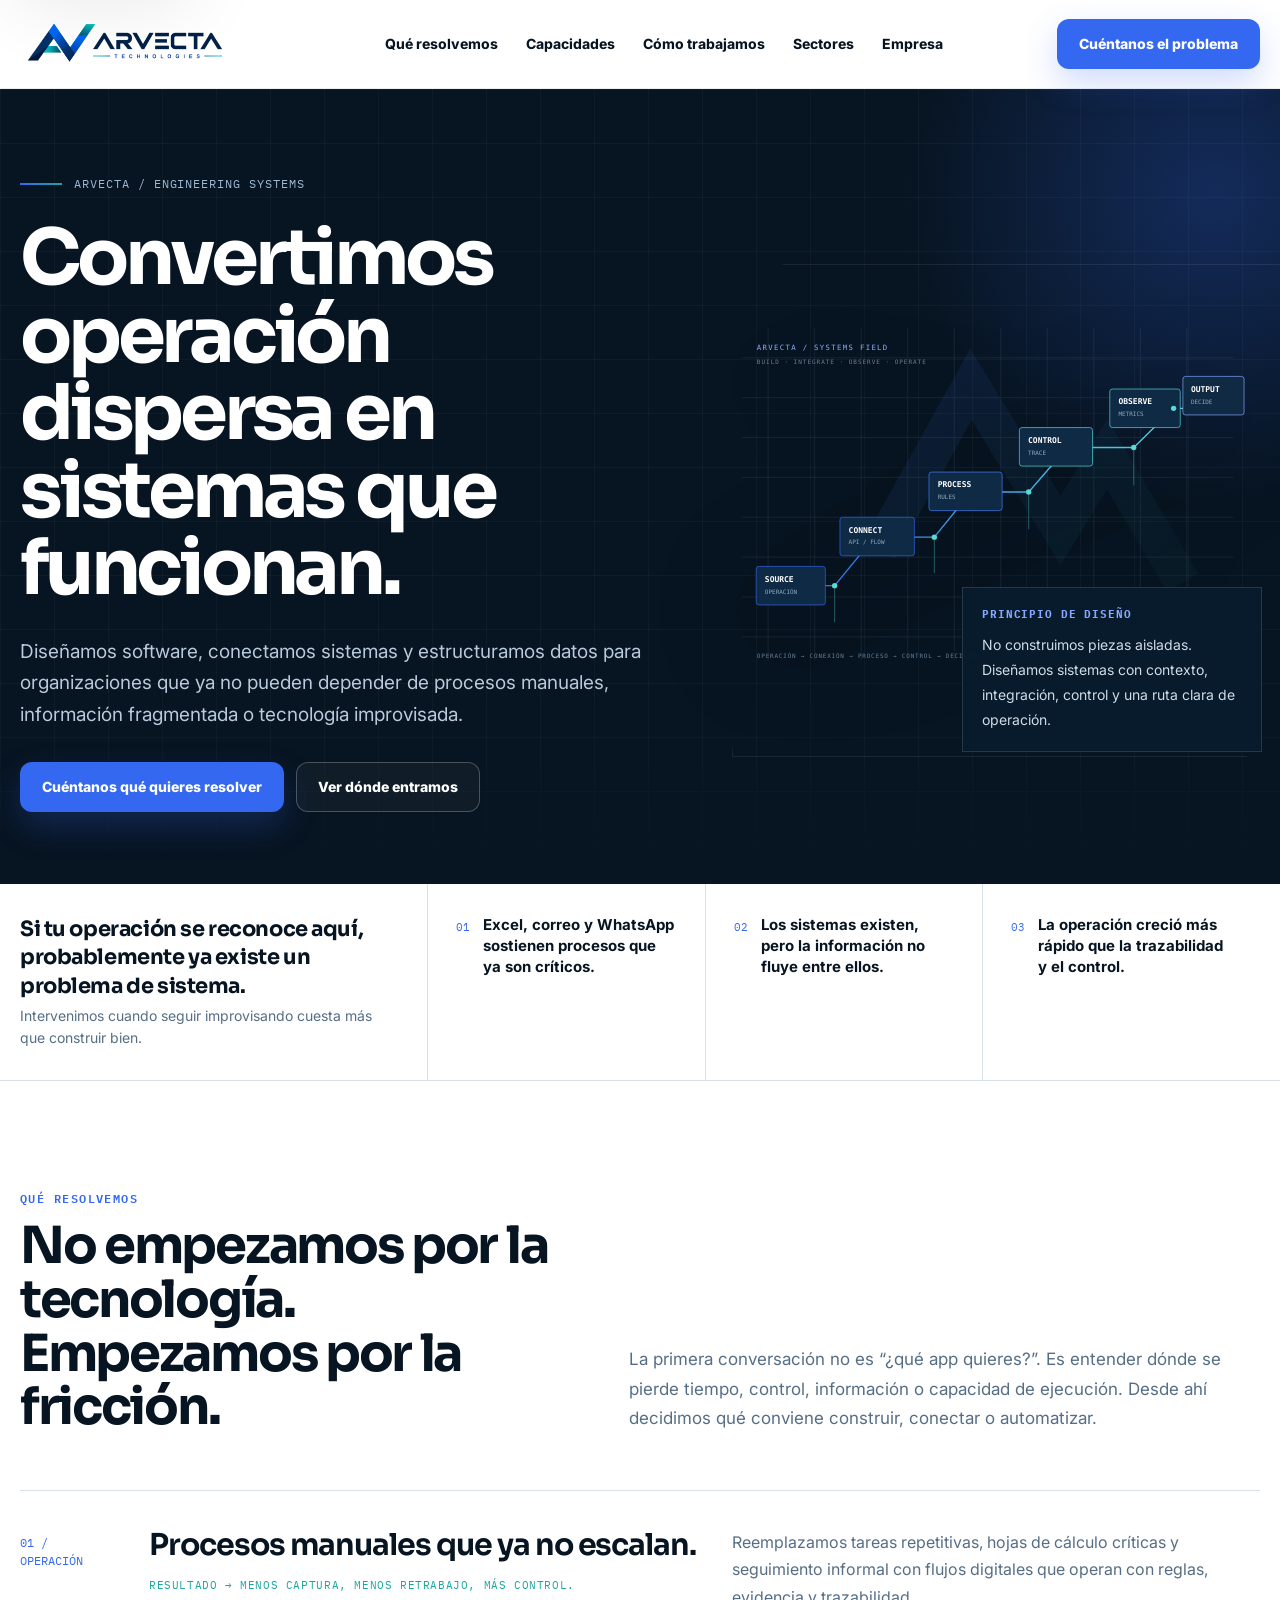
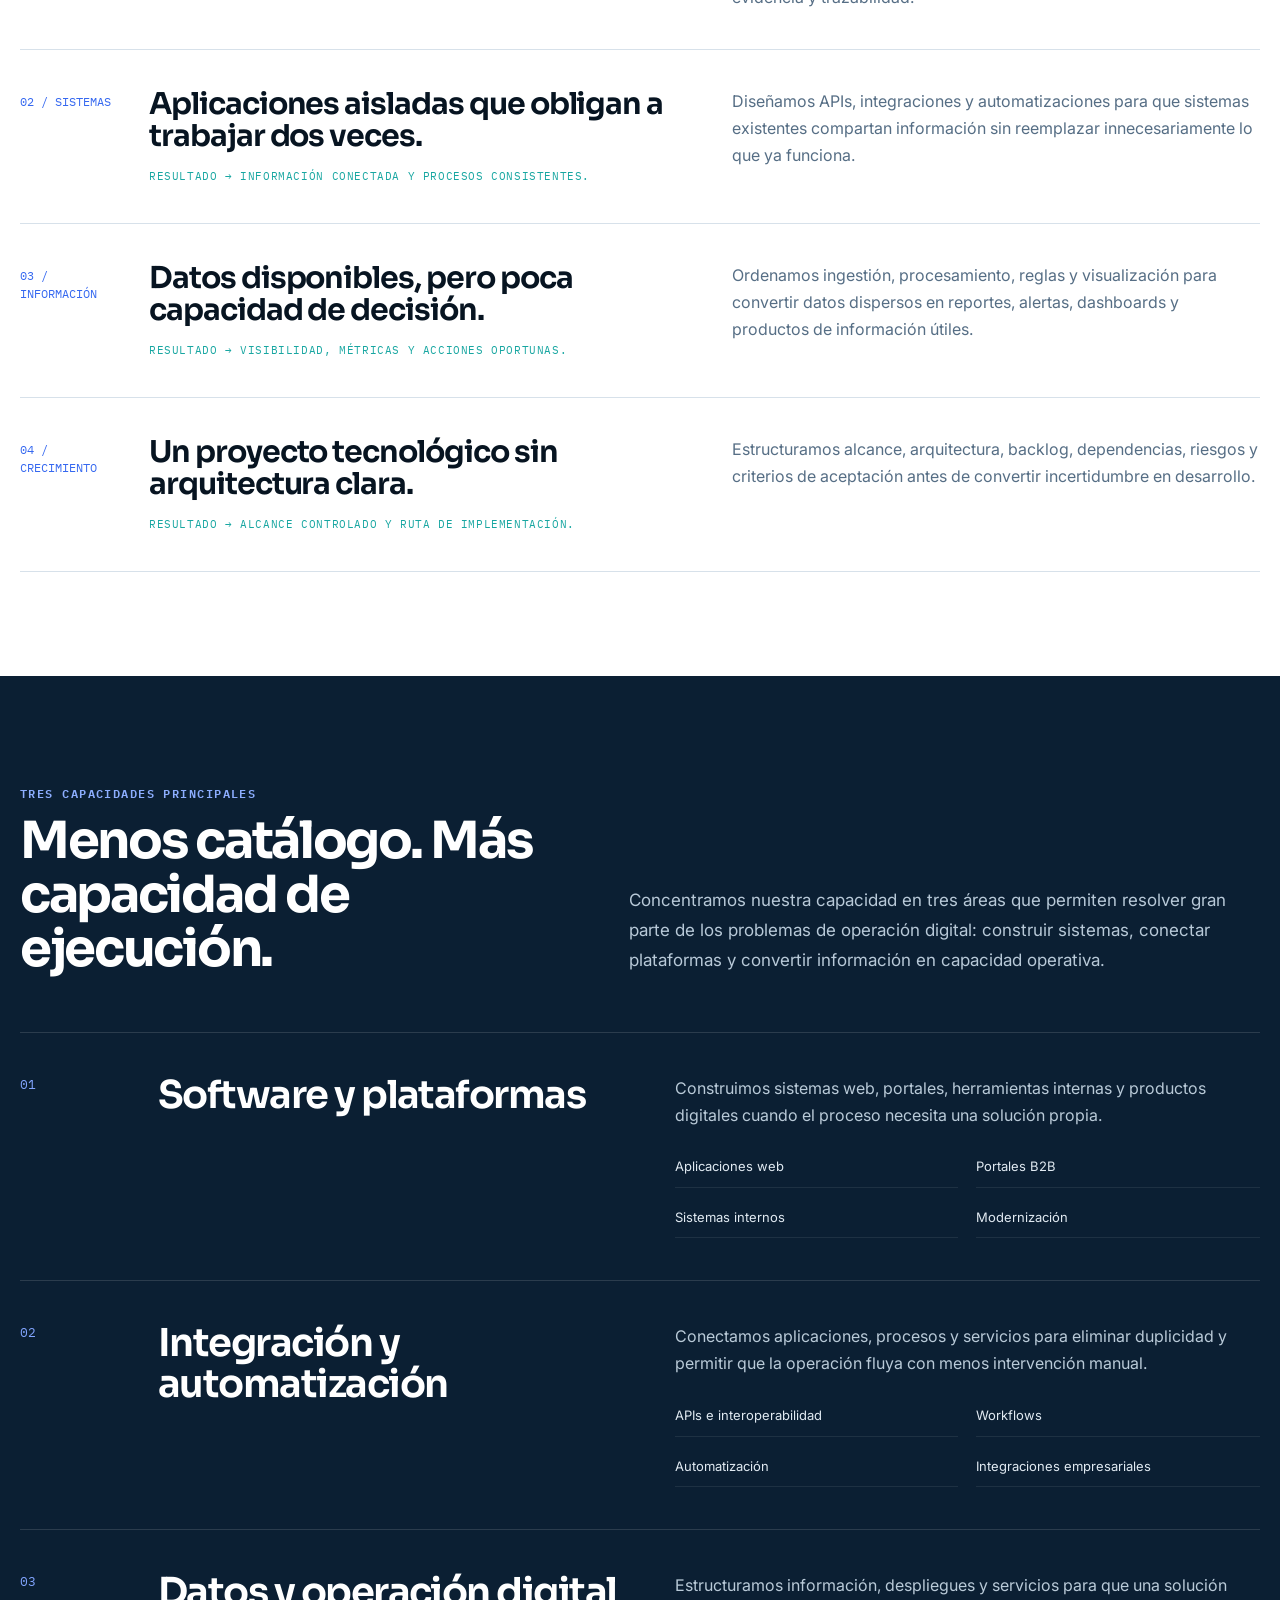
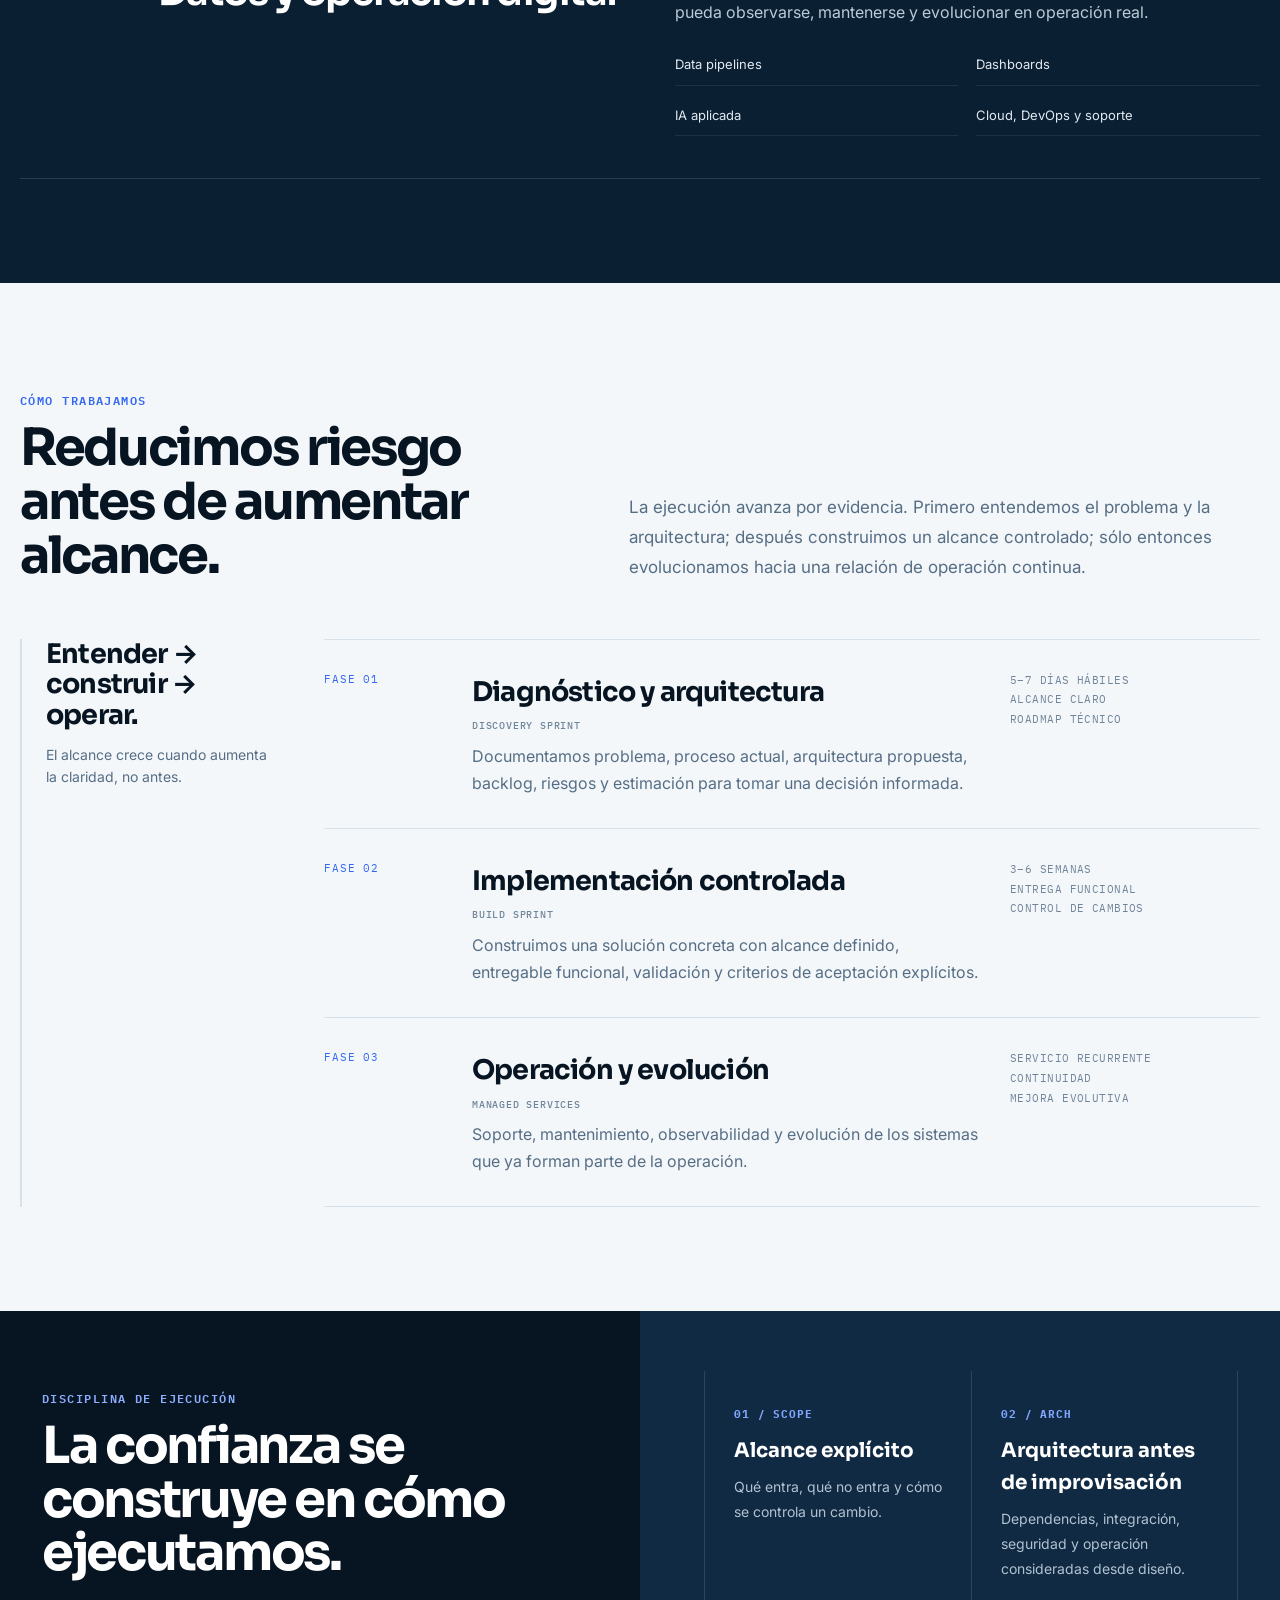
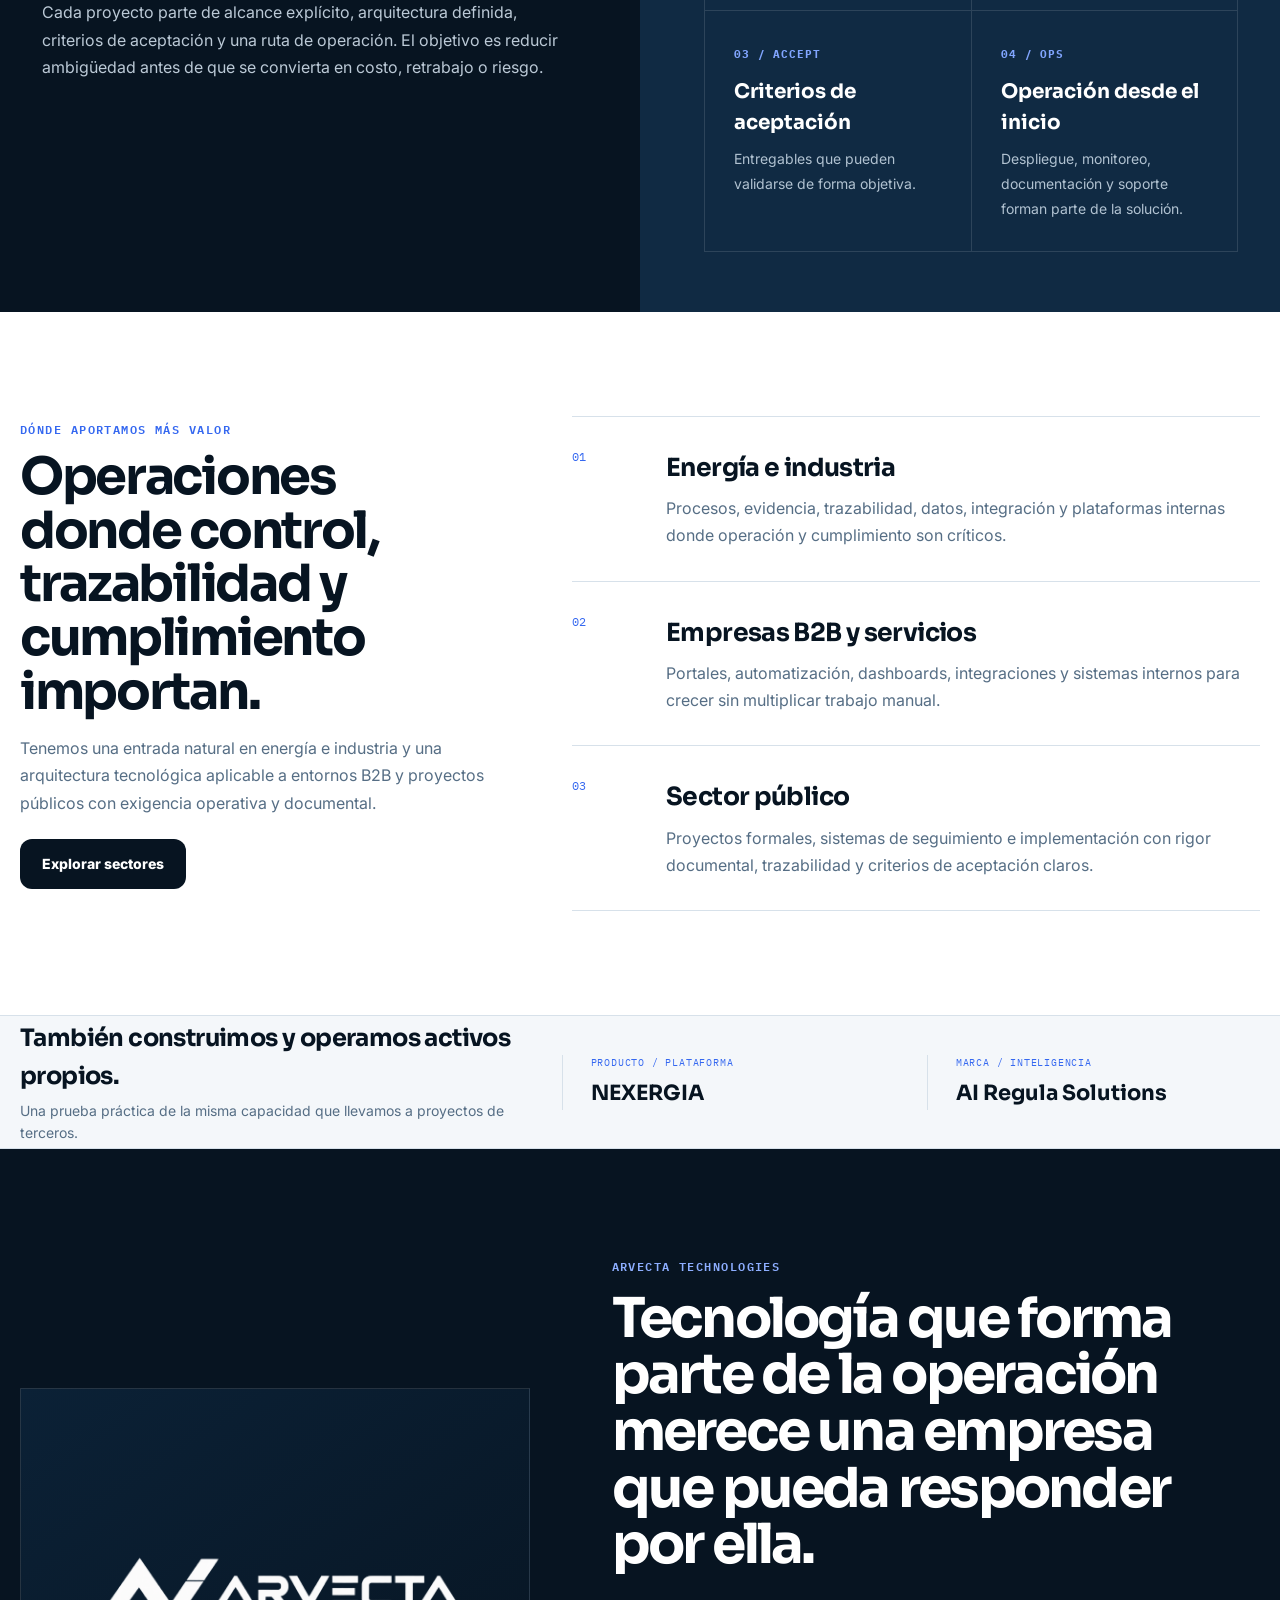
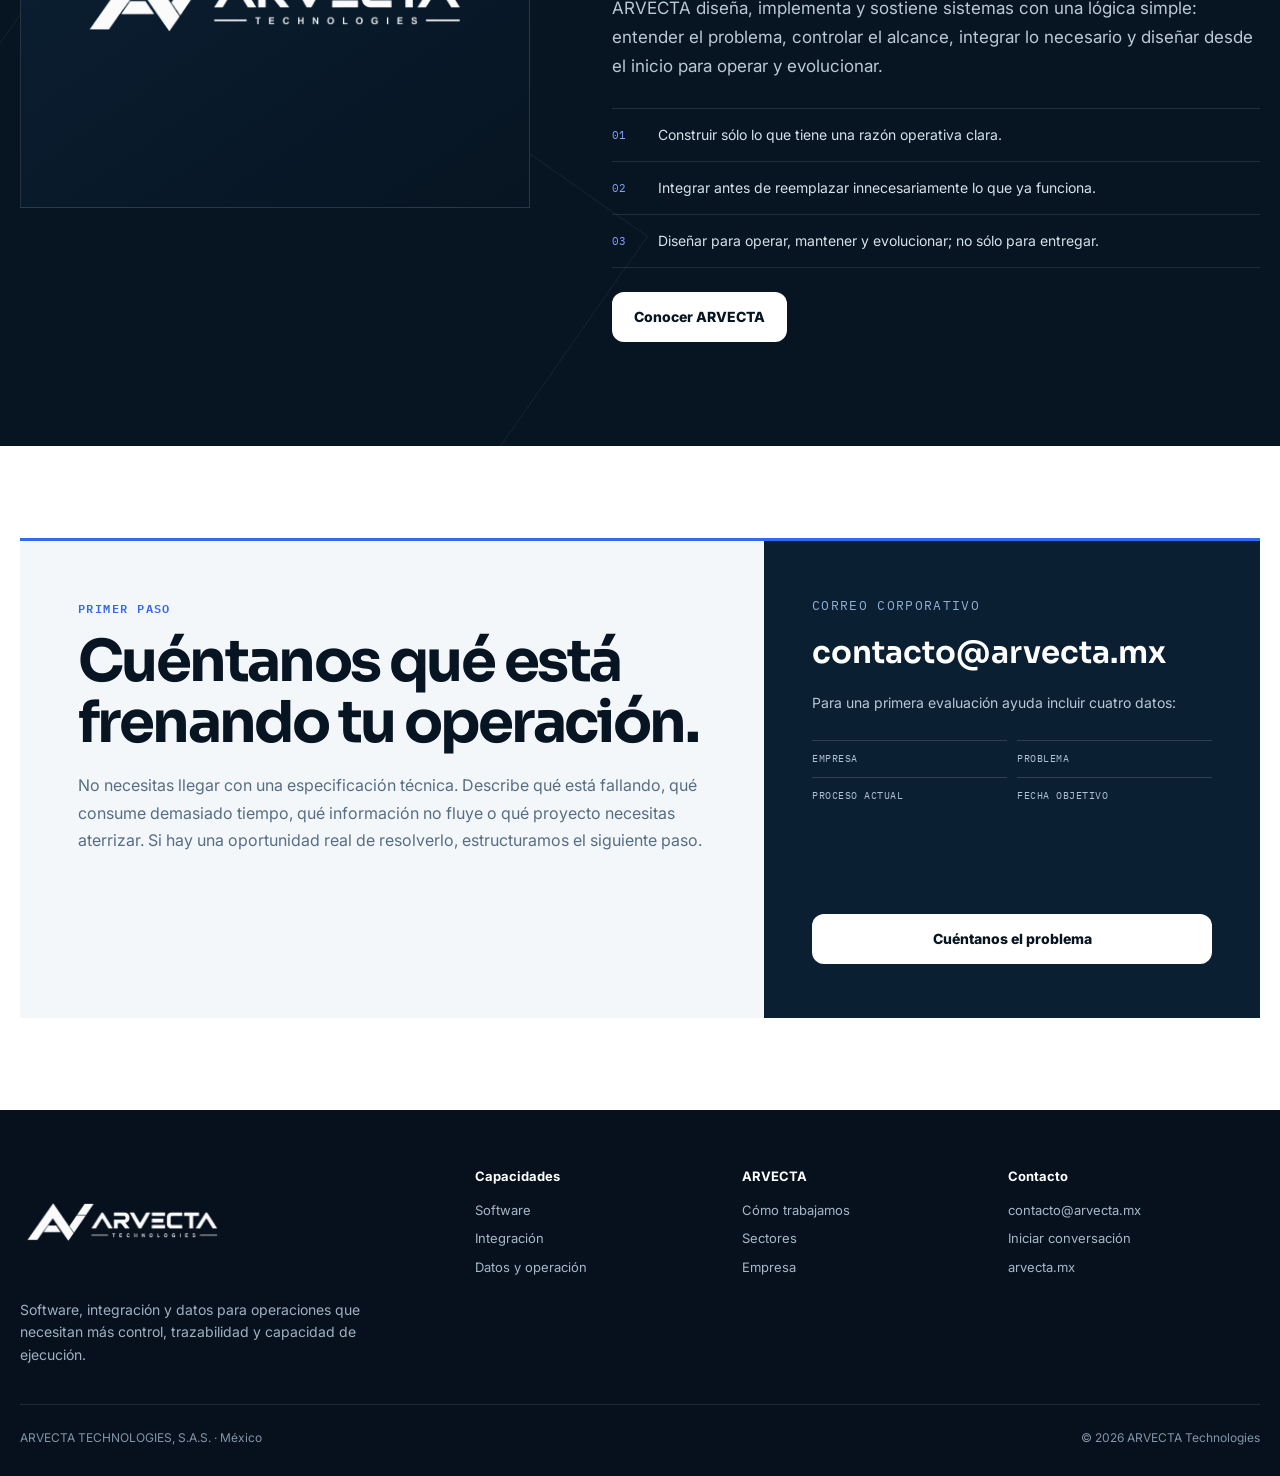
==== commit a72d55b3: "Use approved ARVECTA PNG masters across site" ====
--- a/index.html
+++ b/index.html
@@ -11,174 +11,67 @@
   <meta property="og:title" content="ARVECTA Technologies">
   <meta property="og:description" content="Convertimos operación dispersa en sistemas que funcionan.">
   <meta property="og:url" content="https://arvecta.mx/">
-  <meta property="og:image" content="https://arvecta.mx/brand/web/arvecta-og.png">
+  <meta property="og:image" content="https://arvecta.mx/brand/arvecta-logo.png">
   <meta name="twitter:card" content="summary_large_image">
-  <link rel="icon" type="image/png" sizes="192x192" href="brand/web/arvecta-symbol-192.png">
+  <link rel="icon" type="image/png" href="brand/arvecta-symbol.png">
   <link rel="manifest" href="site.webmanifest">
   <link rel="preconnect" href="https://fonts.googleapis.com">
   <link rel="preconnect" href="https://fonts.gstatic.com" crossorigin>
   <link href="https://fonts.googleapis.com/css2?family=IBM+Plex+Mono:wght@400;500;600&family=Inter:wght@400;500;600;700;800&family=Sora:wght@500;600;700&display=swap" rel="stylesheet">
   <link rel="stylesheet" href="assets/css/site-v3.css">
   <script type="application/ld+json">
-  {
-    "@context":"https://schema.org",
-    "@type":"Organization",
-    "name":"ARVECTA Technologies",
-    "legalName":"ARVECTA TECHNOLOGIES, S.A.S.",
-    "url":"https://arvecta.mx/",
-    "logo":"https://arvecta.mx/brand/web/arvecta-logo.png",
-    "email":"contacto@arvecta.mx",
-    "description":"Empresa mexicana de tecnología especializada en software, integración, datos, automatización y sistemas digitales.",
-    "contactPoint":{"@type":"ContactPoint","contactType":"sales","email":"contacto@arvecta.mx","availableLanguage":["es","en"]}
-  }
+  {"@context":"https://schema.org","@type":"Organization","name":"ARVECTA Technologies","legalName":"ARVECTA TECHNOLOGIES, S.A.S.","url":"https://arvecta.mx/","logo":"https://arvecta.mx/brand/arvecta-logo.png","email":"contacto@arvecta.mx","description":"Empresa mexicana de tecnología especializada en software, integración, datos, automatización y sistemas digitales.","contactPoint":{"@type":"ContactPoint","contactType":"sales","email":"contacto@arvecta.mx","availableLanguage":["es","en"]}}
   </script>
 </head>
 <body>
   <a class="skip-link" href="#contenido">Saltar al contenido</a>
   <header class="site-header">
     <div class="wrap nav">
-      <a class="brand" href="/" aria-label="ARVECTA Technologies — Inicio"><img src="brand/web/arvecta-logo.png" alt="ARVECTA Technologies"></a>
-      <nav class="nav-links" aria-label="Principal">
-        <a href="#problemas">Qué resolvemos</a>
-        <a href="servicios.html">Capacidades</a>
-        <a href="#metodo">Cómo trabajamos</a>
-        <a href="sectores.html">Sectores</a>
-        <a href="empresa.html">Empresa</a>
-      </nav>
-      <div class="nav-action">
-        <a class="btn btn-primary" href="contacto.html">Cuéntanos el problema</a>
-        <button class="menu-btn" type="button" aria-expanded="false" aria-label="Abrir menú" data-menu><span></span></button>
-      </div>
+      <a class="brand" href="/" aria-label="ARVECTA Technologies — Inicio"><img src="brand/arvecta-logo.png" alt="ARVECTA Technologies"></a>
+      <nav class="nav-links" aria-label="Principal"><a href="#problemas">Qué resolvemos</a><a href="servicios.html">Capacidades</a><a href="#metodo">Cómo trabajamos</a><a href="sectores.html">Sectores</a><a href="empresa.html">Empresa</a></nav>
+      <div class="nav-action"><a class="btn btn-primary" href="contacto.html">Cuéntanos el problema</a><button class="menu-btn" type="button" aria-expanded="false" aria-label="Abrir menú" data-menu><span></span></button></div>
     </div>
-    <nav class="wrap mobile-nav" data-mobile-nav aria-label="Navegación móvil">
-      <a href="#problemas">Qué resolvemos</a><a href="servicios.html">Capacidades</a><a href="#metodo">Cómo trabajamos</a><a href="sectores.html">Sectores</a><a href="empresa.html">Empresa</a><a href="contacto.html">Contacto</a>
-    </nav>
+    <nav class="wrap mobile-nav" data-mobile-nav aria-label="Navegación móvil"><a href="#problemas">Qué resolvemos</a><a href="servicios.html">Capacidades</a><a href="#metodo">Cómo trabajamos</a><a href="sectores.html">Sectores</a><a href="empresa.html">Empresa</a><a href="contacto.html">Contacto</a></nav>
   </header>
+  <main id="contenido">
+    <section class="hero" id="inicio"><div class="wrap hero-inner">
+      <div class="hero-copy reveal"><div class="hero-signal">ARVECTA / ENGINEERING SYSTEMS</div><h1 class="display">Convertimos operación dispersa en sistemas que funcionan.</h1><p class="sub">Diseñamos software, conectamos sistemas y estructuramos datos para organizaciones que ya no pueden depender de procesos manuales, información fragmentada o tecnología improvisada.</p><div class="actions"><a class="btn btn-primary" href="contacto.html">Cuéntanos qué quieres resolver</a><a class="btn btn-outline" href="#problemas">Ver dónde entramos</a></div></div>
+      <div class="hero-engine reveal" aria-label="Mapa técnico de sistemas ARVECTA"><img src="brand/arvecta-system-field-v2.svg" alt="Flujo visual de fuente, conexión, proceso, control, observabilidad y resultado"><div class="hero-caption"><strong>Principio de diseño</strong><span>No construimos piezas aisladas. Diseñamos sistemas con contexto, integración, control y una ruta clara de operación.</span></div></div>
+    </div></section>
 
-  <main id="contenido">
-    <section class="hero" id="inicio">
-      <div class="wrap hero-inner">
-        <div class="hero-copy reveal">
-          <div class="hero-signal">ARVECTA / ENGINEERING SYSTEMS</div>
-          <h1 class="display">Convertimos operación dispersa en sistemas que funcionan.</h1>
-          <p class="sub">Diseñamos software, conectamos sistemas y estructuramos datos para organizaciones que ya no pueden depender de procesos manuales, información fragmentada o tecnología improvisada.</p>
-          <div class="actions"><a class="btn btn-primary" href="contacto.html">Cuéntanos qué quieres resolver</a><a class="btn btn-outline" href="#problemas">Ver dónde entramos</a></div>
-        </div>
-        <div class="hero-engine reveal" aria-label="Mapa técnico de sistemas ARVECTA">
-          <img src="brand/arvecta-system-field-v2.svg" alt="Flujo visual de fuente, conexión, proceso, control, observabilidad y resultado">
-          <div class="hero-caption"><strong>Principio de diseño</strong><span>No construimos piezas aisladas. Diseñamos sistemas con contexto, integración, control y una ruta clara de operación.</span></div>
-        </div>
-      </div>
-    </section>
+    <section class="diagnostic" aria-label="Situaciones donde ARVECTA aporta valor"><div class="wrap diagnostic-grid"><div class="diagnostic-intro"><strong>Si tu operación se reconoce aquí, probablemente ya existe un problema de sistema.</strong><span>Intervenimos cuando seguir improvisando cuesta más que construir bien.</span></div><div class="trigger"><i>01</i><strong>Excel, correo y WhatsApp sostienen procesos que ya son críticos.</strong></div><div class="trigger"><i>02</i><strong>Los sistemas existen, pero la información no fluye entre ellos.</strong></div><div class="trigger"><i>03</i><strong>La operación creció más rápido que la trazabilidad y el control.</strong></div></div></section>
 
-    <section class="diagnostic" aria-label="Situaciones donde ARVECTA aporta valor">
-      <div class="wrap diagnostic-grid">
-        <div class="diagnostic-intro"><strong>Si tu operación se reconoce aquí, probablemente ya existe un problema de sistema.</strong><span>Intervenimos cuando seguir improvisando cuesta más que construir bien.</span></div>
-        <div class="trigger"><i>01</i><strong>Excel, correo y WhatsApp sostienen procesos que ya son críticos.</strong></div>
-        <div class="trigger"><i>02</i><strong>Los sistemas existen, pero la información no fluye entre ellos.</strong></div>
-        <div class="trigger"><i>03</i><strong>La operación creció más rápido que la trazabilidad y el control.</strong></div>
-      </div>
-    </section>
+    <section class="section" id="problemas"><div class="wrap"><div class="section-head reveal"><div><span class="kicker">Qué resolvemos</span><h2 class="h2">No empezamos por la tecnología. Empezamos por la fricción.</h2></div><p>La primera conversación no es “¿qué app quieres?”. Es entender dónde se pierde tiempo, control, información o capacidad de ejecución. Desde ahí decidimos qué conviene construir, conectar o automatizar.</p></div><div class="problem-list">
+      <article class="problem-row reveal"><div class="problem-num">01 / OPERACIÓN</div><div><h3>Procesos manuales que ya no escalan.</h3><div class="problem-outcome">Resultado → menos captura, menos retrabajo, más control.</div></div><p>Reemplazamos tareas repetitivas, hojas de cálculo críticas y seguimiento informal con flujos digitales que operan con reglas, evidencia y trazabilidad.</p></article>
+      <article class="problem-row reveal"><div class="problem-num">02 / SISTEMAS</div><div><h3>Aplicaciones aisladas que obligan a trabajar dos veces.</h3><div class="problem-outcome">Resultado → información conectada y procesos consistentes.</div></div><p>Diseñamos APIs, integraciones y automatizaciones para que sistemas existentes compartan información sin reemplazar innecesariamente lo que ya funciona.</p></article>
+      <article class="problem-row reveal"><div class="problem-num">03 / INFORMACIÓN</div><div><h3>Datos disponibles, pero poca capacidad de decisión.</h3><div class="problem-outcome">Resultado → visibilidad, métricas y acciones oportunas.</div></div><p>Ordenamos ingestión, procesamiento, reglas y visualización para convertir datos dispersos en reportes, alertas, dashboards y productos de información útiles.</p></article>
+      <article class="problem-row reveal"><div class="problem-num">04 / CRECIMIENTO</div><div><h3>Un proyecto tecnológico sin arquitectura clara.</h3><div class="problem-outcome">Resultado → alcance controlado y ruta de implementación.</div></div><p>Estructuramos alcance, arquitectura, backlog, dependencias, riesgos y criterios de aceptación antes de convertir incertidumbre en desarrollo.</p></article>
+    </div></div></section>
 
-    <section class="section" id="problemas">
-      <div class="wrap">
-        <div class="section-head reveal">
-          <div><span class="kicker">Qué resolvemos</span><h2 class="h2">No empezamos por la tecnología. Empezamos por la fricción.</h2></div>
-          <p>La primera conversación no es “¿qué app quieres?”. Es entender dónde se pierde tiempo, control, información o capacidad de ejecución. Desde ahí decidimos qué conviene construir, conectar o automatizar.</p>
-        </div>
-        <div class="problem-list">
-          <article class="problem-row reveal"><div class="problem-num">01 / OPERACIÓN</div><div><h3>Procesos manuales que ya no escalan.</h3><div class="problem-outcome">Resultado → menos captura, menos retrabajo, más control.</div></div><p>Reemplazamos tareas repetitivas, hojas de cálculo críticas y seguimiento informal con flujos digitales que operan con reglas, evidencia y trazabilidad.</p></article>
-          <article class="problem-row reveal"><div class="problem-num">02 / SISTEMAS</div><div><h3>Aplicaciones aisladas que obligan a trabajar dos veces.</h3><div class="problem-outcome">Resultado → información conectada y procesos consistentes.</div></div><p>Diseñamos APIs, integraciones y automatizaciones para que sistemas existentes compartan información sin reemplazar innecesariamente lo que ya funciona.</p></article>
-          <article class="problem-row reveal"><div class="problem-num">03 / INFORMACIÓN</div><div><h3>Datos disponibles, pero poca capacidad de decisión.</h3><div class="problem-outcome">Resultado → visibilidad, métricas y acciones oportunas.</div></div><p>Ordenamos ingestión, procesamiento, reglas y visualización para convertir datos dispersos en reportes, alertas, dashboards y productos de información útiles.</p></article>
-          <article class="problem-row reveal"><div class="problem-num">04 / CRECIMIENTO</div><div><h3>Un proyecto tecnológico sin arquitectura clara.</h3><div class="problem-outcome">Resultado → alcance controlado y ruta de implementación.</div></div><p>Estructuramos alcance, arquitectura, backlog, dependencias, riesgos y criterios de aceptación antes de convertir incertidumbre en desarrollo.</p></article>
-        </div>
-      </div>
-    </section>
+    <section class="section section-dark" id="capacidades"><div class="wrap"><div class="section-head reveal"><div><span class="kicker kicker-light">Tres capacidades principales</span><h2 class="h2 h2-light">Menos catálogo. Más capacidad de ejecución.</h2></div><p>Concentramos nuestra capacidad en tres áreas que permiten resolver gran parte de los problemas de operación digital: construir sistemas, conectar plataformas y convertir información en capacidad operativa.</p></div><div class="capability-stack">
+      <article class="capability-row reveal"><div class="cap-num">01</div><h3>Software y plataformas</h3><div><p>Construimos sistemas web, portales, herramientas internas y productos digitales cuando el proceso necesita una solución propia.</p><div class="cap-list"><span>Aplicaciones web</span><span>Portales B2B</span><span>Sistemas internos</span><span>Modernización</span></div></div></article>
+      <article class="capability-row reveal"><div class="cap-num">02</div><h3>Integración y automatización</h3><div><p>Conectamos aplicaciones, procesos y servicios para eliminar duplicidad y permitir que la operación fluya con menos intervención manual.</p><div class="cap-list"><span>APIs e interoperabilidad</span><span>Workflows</span><span>Automatización</span><span>Integraciones empresariales</span></div></div></article>
+      <article class="capability-row reveal"><div class="cap-num">03</div><h3>Datos y operación digital</h3><div><p>Estructuramos información, despliegues y servicios para que una solución pueda observarse, mantenerse y evolucionar en operación real.</p><div class="cap-list"><span>Data pipelines</span><span>Dashboards</span><span>IA aplicada</span><span>Cloud, DevOps y soporte</span></div></div></article>
+    </div></div></section>
 
-    <section class="section section-dark" id="capacidades">
-      <div class="wrap">
-        <div class="section-head reveal">
-          <div><span class="kicker kicker-light">Tres capacidades principales</span><h2 class="h2 h2-light">Menos catálogo. Más capacidad de ejecución.</h2></div>
-          <p>Concentramos nuestra capacidad en tres áreas que permiten resolver gran parte de los problemas de operación digital: construir sistemas, conectar plataformas y convertir información en capacidad operativa.</p>
-        </div>
-        <div class="capability-stack">
-          <article class="capability-row reveal"><div class="cap-num">01</div><h3>Software y plataformas</h3><div><p>Construimos sistemas web, portales, herramientas internas y productos digitales cuando el proceso necesita una solución propia.</p><div class="cap-list"><span>Aplicaciones web</span><span>Portales B2B</span><span>Sistemas internos</span><span>Modernización</span></div></div></article>
-          <article class="capability-row reveal"><div class="cap-num">02</div><h3>Integración y automatización</h3><div><p>Conectamos aplicaciones, procesos y servicios para eliminar duplicidad y permitir que la operación fluya con menos intervención manual.</p><div class="cap-list"><span>APIs e interoperabilidad</span><span>Workflows</span><span>Automatización</span><span>Integraciones empresariales</span></div></div></article>
-          <article class="capability-row reveal"><div class="cap-num">03</div><h3>Datos y operación digital</h3><div><p>Estructuramos información, despliegues y servicios para que una solución pueda observarse, mantenerse y evolucionar en operación real.</p><div class="cap-list"><span>Data pipelines</span><span>Dashboards</span><span>IA aplicada</span><span>Cloud, DevOps y soporte</span></div></div></article>
-        </div>
-      </div>
-    </section>
+    <section class="section section-soft" id="metodo"><div class="wrap"><div class="section-head reveal"><div><span class="kicker">Cómo trabajamos</span><h2 class="h2">Reducimos riesgo antes de aumentar alcance.</h2></div><p>La ejecución avanza por evidencia. Primero entendemos el problema y la arquitectura; después construimos un alcance controlado; sólo entonces evolucionamos hacia una relación de operación continua.</p></div><div class="sequence"><aside class="sequence-rail reveal"><strong>Entender → construir → operar.</strong><p>El alcance crece cuando aumenta la claridad, no antes.</p></aside><div class="sequence-steps">
+      <article class="sequence-step reveal"><div class="phase">Fase 01</div><div><h3>Diagnóstico y arquitectura <small>Discovery Sprint</small></h3><p>Documentamos problema, proceso actual, arquitectura propuesta, backlog, riesgos y estimación para tomar una decisión informada.</p></div><div class="sequence-meta">5–7 días hábiles<br>alcance claro<br>roadmap técnico</div></article>
+      <article class="sequence-step reveal"><div class="phase">Fase 02</div><div><h3>Implementación controlada <small>Build Sprint</small></h3><p>Construimos una solución concreta con alcance definido, entregable funcional, validación y criterios de aceptación explícitos.</p></div><div class="sequence-meta">3–6 semanas<br>entrega funcional<br>control de cambios</div></article>
+      <article class="sequence-step reveal"><div class="phase">Fase 03</div><div><h3>Operación y evolución <small>Managed Services</small></h3><p>Soporte, mantenimiento, observabilidad y evolución de los sistemas que ya forman parte de la operación.</p></div><div class="sequence-meta">servicio recurrente<br>continuidad<br>mejora evolutiva</div></article>
+    </div></div></div></section>
 
-    <section class="section section-soft" id="metodo">
-      <div class="wrap">
-        <div class="section-head reveal">
-          <div><span class="kicker">Cómo trabajamos</span><h2 class="h2">Reducimos riesgo antes de aumentar alcance.</h2></div>
-          <p>La ejecución avanza por evidencia. Primero entendemos el problema y la arquitectura; después construimos un alcance controlado; sólo entonces evolucionamos hacia una relación de operación continua.</p>
-        </div>
-        <div class="sequence">
-          <aside class="sequence-rail reveal"><strong>Entender → construir → operar.</strong><p>El alcance crece cuando aumenta la claridad, no antes.</p></aside>
-          <div class="sequence-steps">
-            <article class="sequence-step reveal"><div class="phase">Fase 01</div><div><h3>Diagnóstico y arquitectura <small>Discovery Sprint</small></h3><p>Documentamos problema, proceso actual, arquitectura propuesta, backlog, riesgos y estimación para tomar una decisión informada.</p></div><div class="sequence-meta">5–7 días hábiles<br>alcance claro<br>roadmap técnico</div></article>
-            <article class="sequence-step reveal"><div class="phase">Fase 02</div><div><h3>Implementación controlada <small>Build Sprint</small></h3><p>Construimos una solución concreta con alcance definido, entregable funcional, validación y criterios de aceptación explícitos.</p></div><div class="sequence-meta">3–6 semanas<br>entrega funcional<br>control de cambios</div></article>
-            <article class="sequence-step reveal"><div class="phase">Fase 03</div><div><h3>Operación y evolución <small>Managed Services</small></h3><p>Soporte, mantenimiento, observabilidad y evolución de los sistemas que ya forman parte de la operación.</p></div><div class="sequence-meta">servicio recurrente<br>continuidad<br>mejora evolutiva</div></article>
-          </div>
-        </div>
-      </div>
-    </section>
+    <section class="reliability" aria-label="Disciplina de ejecución ARVECTA"><div class="reliability-copy reveal"><span class="kicker kicker-light">Disciplina de ejecución</span><h2>La confianza se construye en cómo ejecutamos.</h2><p>Cada proyecto parte de alcance explícito, arquitectura definida, criterios de aceptación y una ruta de operación. El objetivo es reducir ambigüedad antes de que se convierta en costo, retrabajo o riesgo.</p></div><div class="reliability-grid"><div class="reliability-item reveal"><b>01 / SCOPE</b><strong>Alcance explícito</strong><span>Qué entra, qué no entra y cómo se controla un cambio.</span></div><div class="reliability-item reveal"><b>02 / ARCH</b><strong>Arquitectura antes de improvisación</strong><span>Dependencias, integración, seguridad y operación consideradas desde diseño.</span></div><div class="reliability-item reveal"><b>03 / ACCEPT</b><strong>Criterios de aceptación</strong><span>Entregables que pueden validarse de forma objetiva.</span></div><div class="reliability-item reveal"><b>04 / OPS</b><strong>Operación desde el inicio</strong><span>Despliegue, monitoreo, documentación y soporte forman parte de la solución.</span></div></div></section>
 
-    <section class="reliability" aria-label="Disciplina de ejecución ARVECTA">
-      <div class="reliability-copy reveal"><span class="kicker kicker-light">Disciplina de ejecución</span><h2>La confianza se construye en cómo ejecutamos.</h2><p>Cada proyecto parte de alcance explícito, arquitectura definida, criterios de aceptación y una ruta de operación. El objetivo es reducir ambigüedad antes de que se convierta en costo, retrabajo o riesgo.</p></div>
-      <div class="reliability-grid">
-        <div class="reliability-item reveal"><b>01 / SCOPE</b><strong>Alcance explícito</strong><span>Qué entra, qué no entra y cómo se controla un cambio.</span></div>
-        <div class="reliability-item reveal"><b>02 / ARCH</b><strong>Arquitectura antes de improvisación</strong><span>Dependencias, integración, seguridad y operación consideradas desde diseño.</span></div>
-        <div class="reliability-item reveal"><b>03 / ACCEPT</b><strong>Criterios de aceptación</strong><span>Entregables que pueden validarse de forma objetiva.</span></div>
-        <div class="reliability-item reveal"><b>04 / OPS</b><strong>Operación desde el inicio</strong><span>Despliegue, monitoreo, documentación y soporte forman parte de la solución.</span></div>
-      </div>
-    </section>
+    <section class="section" id="sectores"><div class="wrap sector-layout"><div class="sector-intro reveal"><span class="kicker">Dónde aportamos más valor</span><h2 class="h2">Operaciones donde control, trazabilidad y cumplimiento importan.</h2><p>Tenemos una entrada natural en energía e industria y una arquitectura tecnológica aplicable a entornos B2B y proyectos públicos con exigencia operativa y documental.</p><div style="margin-top:22px"><a class="btn btn-dark" href="sectores.html">Explorar sectores</a></div></div><div class="sector-list"><article class="sector-row reveal"><div class="n">01</div><div><h3>Energía e industria</h3><p>Procesos, evidencia, trazabilidad, datos, integración y plataformas internas donde operación y cumplimiento son críticos.</p></div></article><article class="sector-row reveal"><div class="n">02</div><div><h3>Empresas B2B y servicios</h3><p>Portales, automatización, dashboards, integraciones y sistemas internos para crecer sin multiplicar trabajo manual.</p></div></article><article class="sector-row reveal"><div class="n">03</div><div><h3>Sector público</h3><p>Proyectos formales, sistemas de seguimiento e implementación con rigor documental, trazabilidad y criterios de aceptación claros.</p></div></article></div></div></section>
 
-    <section class="section" id="sectores">
-      <div class="wrap sector-layout">
-        <div class="sector-intro reveal"><span class="kicker">Dónde aportamos más valor</span><h2 class="h2">Operaciones donde control, trazabilidad y cumplimiento importan.</h2><p>Tenemos una entrada natural en energía e industria y una arquitectura tecnológica aplicable a entornos B2B y proyectos públicos con exigencia operativa y documental.</p><div style="margin-top:22px"><a class="btn btn-dark" href="sectores.html">Explorar sectores</a></div></div>
-        <div class="sector-list">
-          <article class="sector-row reveal"><div class="n">01</div><div><h3>Energía e industria</h3><p>Procesos, evidencia, trazabilidad, datos, integración y plataformas internas donde operación y cumplimiento son críticos.</p></div></article>
-          <article class="sector-row reveal"><div class="n">02</div><div><h3>Empresas B2B y servicios</h3><p>Portales, automatización, dashboards, integraciones y sistemas internos para crecer sin multiplicar trabajo manual.</p></div></article>
-          <article class="sector-row reveal"><div class="n">03</div><div><h3>Sector público</h3><p>Proyectos formales, sistemas de seguimiento e implementación con rigor documental, trazabilidad y criterios de aceptación claros.</p></div></article>
-        </div>
-      </div>
-    </section>
+    <section class="assets-band" aria-label="Productos y activos propios"><div class="wrap assets-row reveal"><div class="assets-intro"><strong>También construimos y operamos activos propios.</strong><span>Una prueba práctica de la misma capacidad que llevamos a proyectos de terceros.</span></div><div class="asset-link"><small>Producto / plataforma</small><b>NEXERGIA</b></div><div class="asset-link"><small>Marca / inteligencia</small><b>AI Regula Solutions</b></div></div></section>
 
-    <section class="assets-band" aria-label="Productos y activos propios">
-      <div class="wrap assets-row reveal">
-        <div class="assets-intro"><strong>También construimos y operamos activos propios.</strong><span>Una prueba práctica de la misma capacidad que llevamos a proyectos de terceros.</span></div>
-        <div class="asset-link"><small>Producto / plataforma</small><b>NEXERGIA</b></div>
-        <div class="asset-link"><small>Marca / inteligencia</small><b>AI Regula Solutions</b></div>
-      </div>
-    </section>
+    <section class="company" id="empresa"><div class="wrap company-grid"><div class="company-brand reveal"><img src="brand/arvecta-logo-white.png" alt="ARVECTA Technologies"></div><div class="company-copy reveal"><span class="kicker kicker-light">ARVECTA Technologies</span><h2>Tecnología que forma parte de la operación merece una empresa que pueda responder por ella.</h2><p>ARVECTA diseña, implementa y sostiene sistemas con una lógica simple: entender el problema, controlar el alcance, integrar lo necesario y diseñar desde el inicio para operar y evolucionar.</p><div class="company-principles"><div class="principle"><span>01</span><span>Construir sólo lo que tiene una razón operativa clara.</span></div><div class="principle"><span>02</span><span>Integrar antes de reemplazar innecesariamente lo que ya funciona.</span></div><div class="principle"><span>03</span><span>Diseñar para operar, mantener y evolucionar; no sólo para entregar.</span></div></div><div class="company-actions"><a class="btn btn-light" href="empresa.html">Conocer ARVECTA</a></div></div></div></section>
 
-    <section class="company" id="empresa">
-      <div class="wrap company-grid">
-        <div class="company-brand reveal"><img src="brand/web/arvecta-logo-white.png" alt="ARVECTA Technologies"></div>
-        <div class="company-copy reveal"><span class="kicker kicker-light">ARVECTA Technologies</span><h2>Tecnología que forma parte de la operación merece una empresa que pueda responder por ella.</h2><p>ARVECTA diseña, implementa y sostiene sistemas con una lógica simple: entender el problema, controlar el alcance, integrar lo necesario y diseñar desde el inicio para operar y evolucionar.</p><div class="company-principles"><div class="principle"><span>01</span><span>Construir sólo lo que tiene una razón operativa clara.</span></div><div class="principle"><span>02</span><span>Integrar antes de reemplazar innecesariamente lo que ya funciona.</span></div><div class="principle"><span>03</span><span>Diseñar para operar, mantener y evolucionar; no sólo para entregar.</span></div></div><div class="company-actions"><a class="btn btn-light" href="empresa.html">Conocer ARVECTA</a></div></div>
-      </div>
-    </section>
-
-    <section class="contact" id="contacto">
-      <div class="wrap contact-panel reveal">
-        <div class="contact-main"><span class="kicker">Primer paso</span><h2>Cuéntanos qué está frenando tu operación.</h2><p>No necesitas llegar con una especificación técnica. Describe qué está fallando, qué consume demasiado tiempo, qué información no fluye o qué proyecto necesitas aterrizar. Si hay una oportunidad real de resolverlo, estructuramos el siguiente paso.</p></div>
-        <div class="contact-side"><div><small>Correo corporativo</small><a class="mail" href="mailto:contacto@arvecta.mx?subject=Proyecto%20con%20ARVECTA">contacto@arvecta.mx</a><p>Para una primera evaluación ayuda incluir cuatro datos:</p><div class="contact-hints"><span>Empresa</span><span>Problema</span><span>Proceso actual</span><span>Fecha objetivo</span></div></div><a class="btn btn-light" href="contacto.html">Cuéntanos el problema</a></div>
-      </div>
-    </section>
+    <section class="contact" id="contacto"><div class="wrap contact-panel reveal"><div class="contact-main"><span class="kicker">Primer paso</span><h2>Cuéntanos qué está frenando tu operación.</h2><p>No necesitas llegar con una especificación técnica. Describe qué está fallando, qué consume demasiado tiempo, qué información no fluye o qué proyecto necesitas aterrizar. Si hay una oportunidad real de resolverlo, estructuramos el siguiente paso.</p></div><div class="contact-side"><div><small>Correo corporativo</small><a class="mail" href="mailto:contacto@arvecta.mx?subject=Proyecto%20con%20ARVECTA">contacto@arvecta.mx</a><p>Para una primera evaluación ayuda incluir cuatro datos:</p><div class="contact-hints"><span>Empresa</span><span>Problema</span><span>Proceso actual</span><span>Fecha objetivo</span></div></div><a class="btn btn-light" href="contacto.html">Cuéntanos el problema</a></div></div></section>
   </main>
 
-  <footer class="footer">
-    <div class="wrap footer-top">
-      <div class="footer-brand"><img src="brand/web/arvecta-logo-white.png" alt="ARVECTA Technologies"><p>Software, integración y datos para operaciones que necesitan más control, trazabilidad y capacidad de ejecución.</p></div>
-      <div class="footer-col"><strong>Capacidades</strong><a href="servicios.html#software">Software</a><a href="servicios.html#integracion">Integración</a><a href="servicios.html#datos">Datos y operación</a></div>
-      <div class="footer-col"><strong>ARVECTA</strong><a href="#metodo">Cómo trabajamos</a><a href="sectores.html">Sectores</a><a href="empresa.html">Empresa</a></div>
-      <div class="footer-col"><strong>Contacto</strong><a href="mailto:contacto@arvecta.mx">contacto@arvecta.mx</a><a href="contacto.html">Iniciar conversación</a><a href="https://arvecta.mx/">arvecta.mx</a></div>
-    </div>
-    <div class="wrap footer-bottom"><span>ARVECTA TECHNOLOGIES, S.A.S. · México</span><span>© <span data-year></span> ARVECTA Technologies</span></div>
-  </footer>
+  <footer class="footer"><div class="wrap footer-top"><div class="footer-brand"><img src="brand/arvecta-logo-white.png" alt="ARVECTA Technologies"><p>Software, integración y datos para operaciones que necesitan más control, trazabilidad y capacidad de ejecución.</p></div><div class="footer-col"><strong>Capacidades</strong><a href="servicios.html#software">Software</a><a href="servicios.html#integracion">Integración</a><a href="servicios.html#datos">Datos y operación</a></div><div class="footer-col"><strong>ARVECTA</strong><a href="#metodo">Cómo trabajamos</a><a href="sectores.html">Sectores</a><a href="empresa.html">Empresa</a></div><div class="footer-col"><strong>Contacto</strong><a href="mailto:contacto@arvecta.mx">contacto@arvecta.mx</a><a href="contacto.html">Iniciar conversación</a><a href="https://arvecta.mx/">arvecta.mx</a></div></div><div class="wrap footer-bottom"><span>ARVECTA TECHNOLOGIES, S.A.S. · México</span><span>© <span data-year></span> ARVECTA Technologies</span></div></footer>
   <script src="assets/js/site-v3.js"></script>
 </body>
 </html>
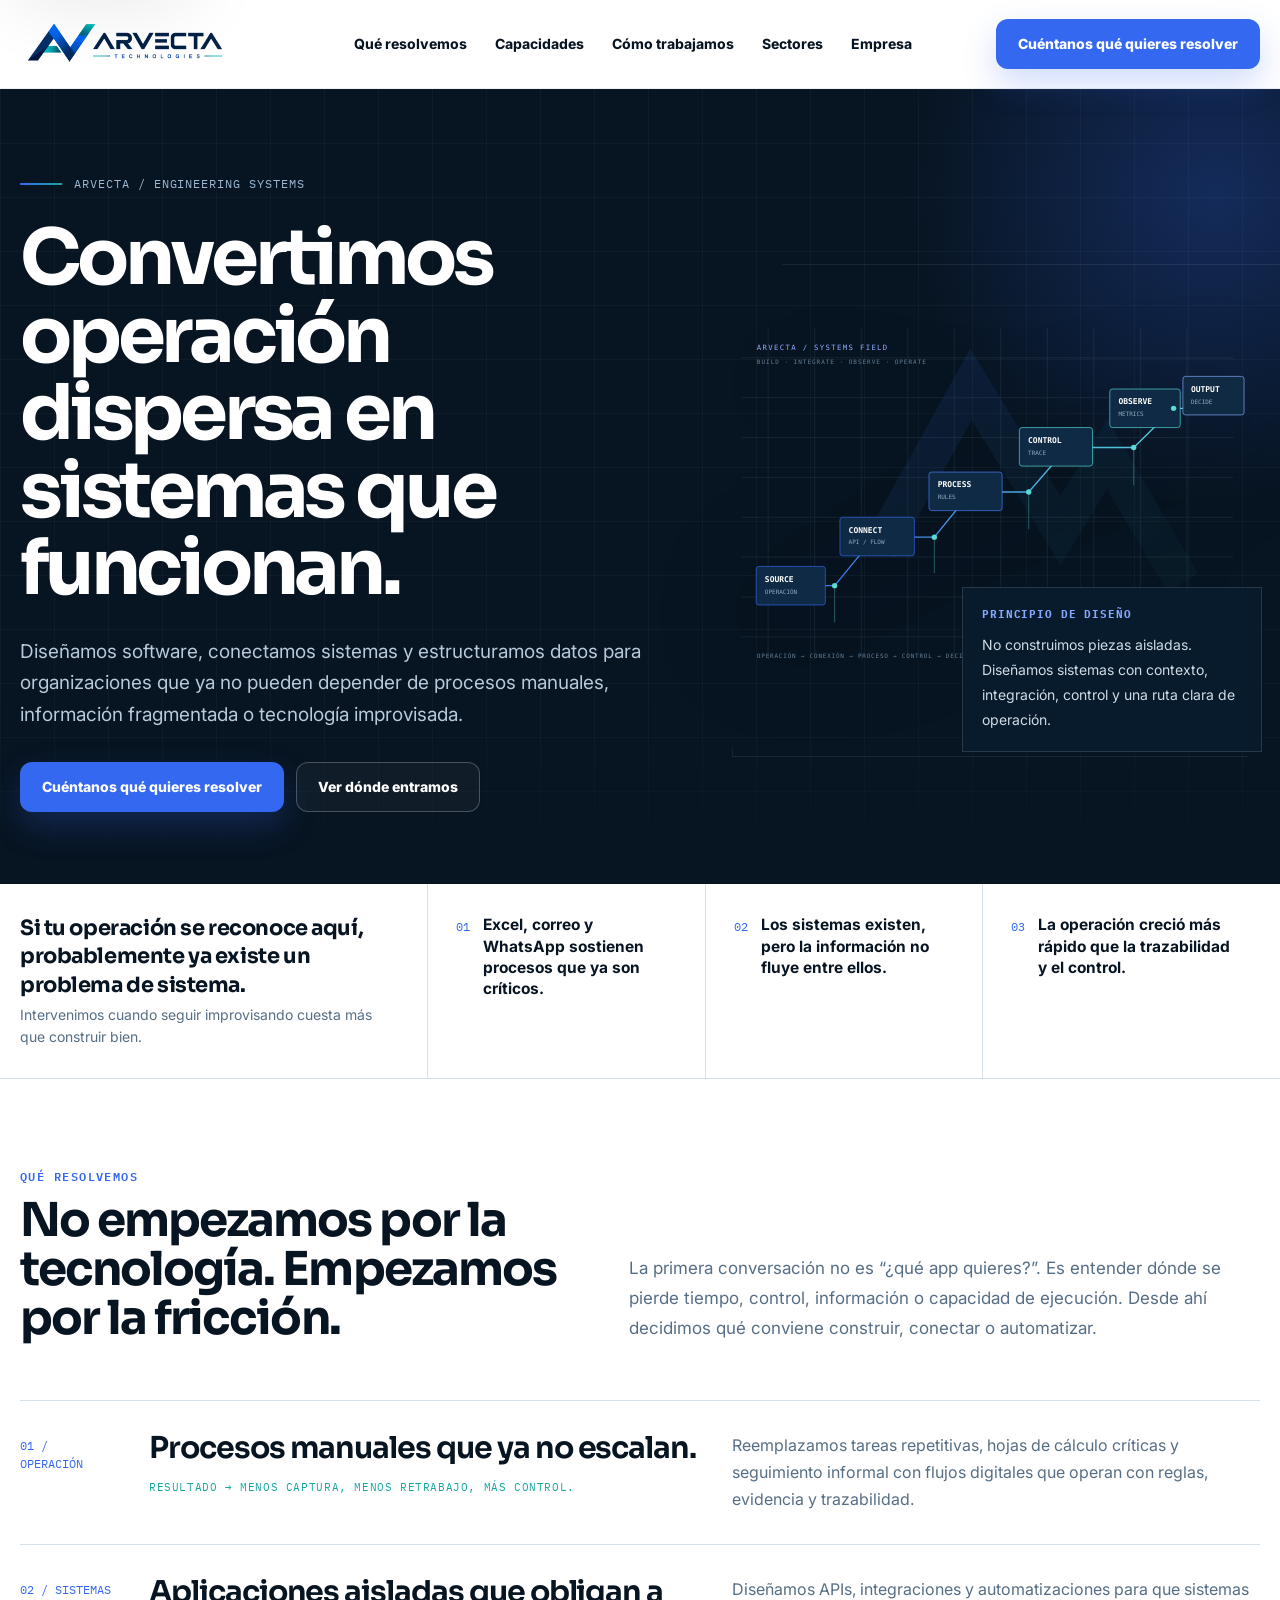
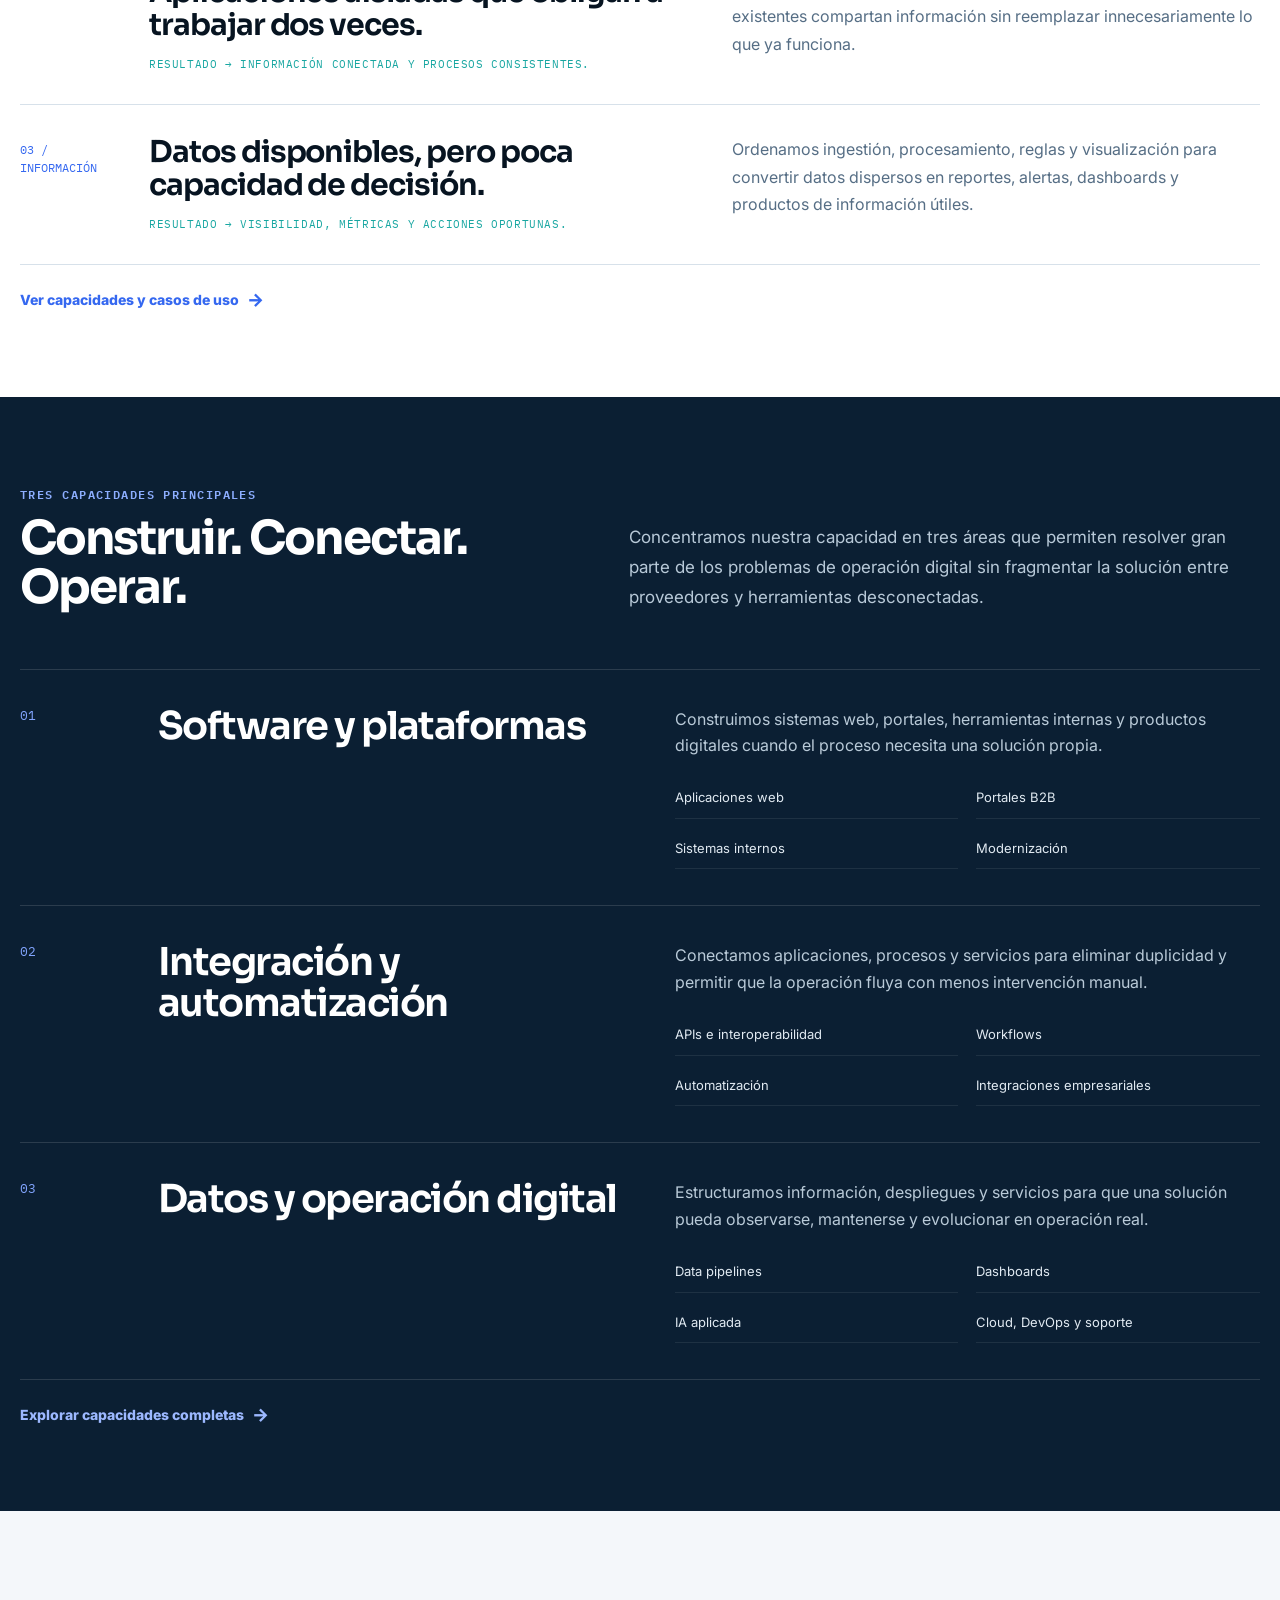
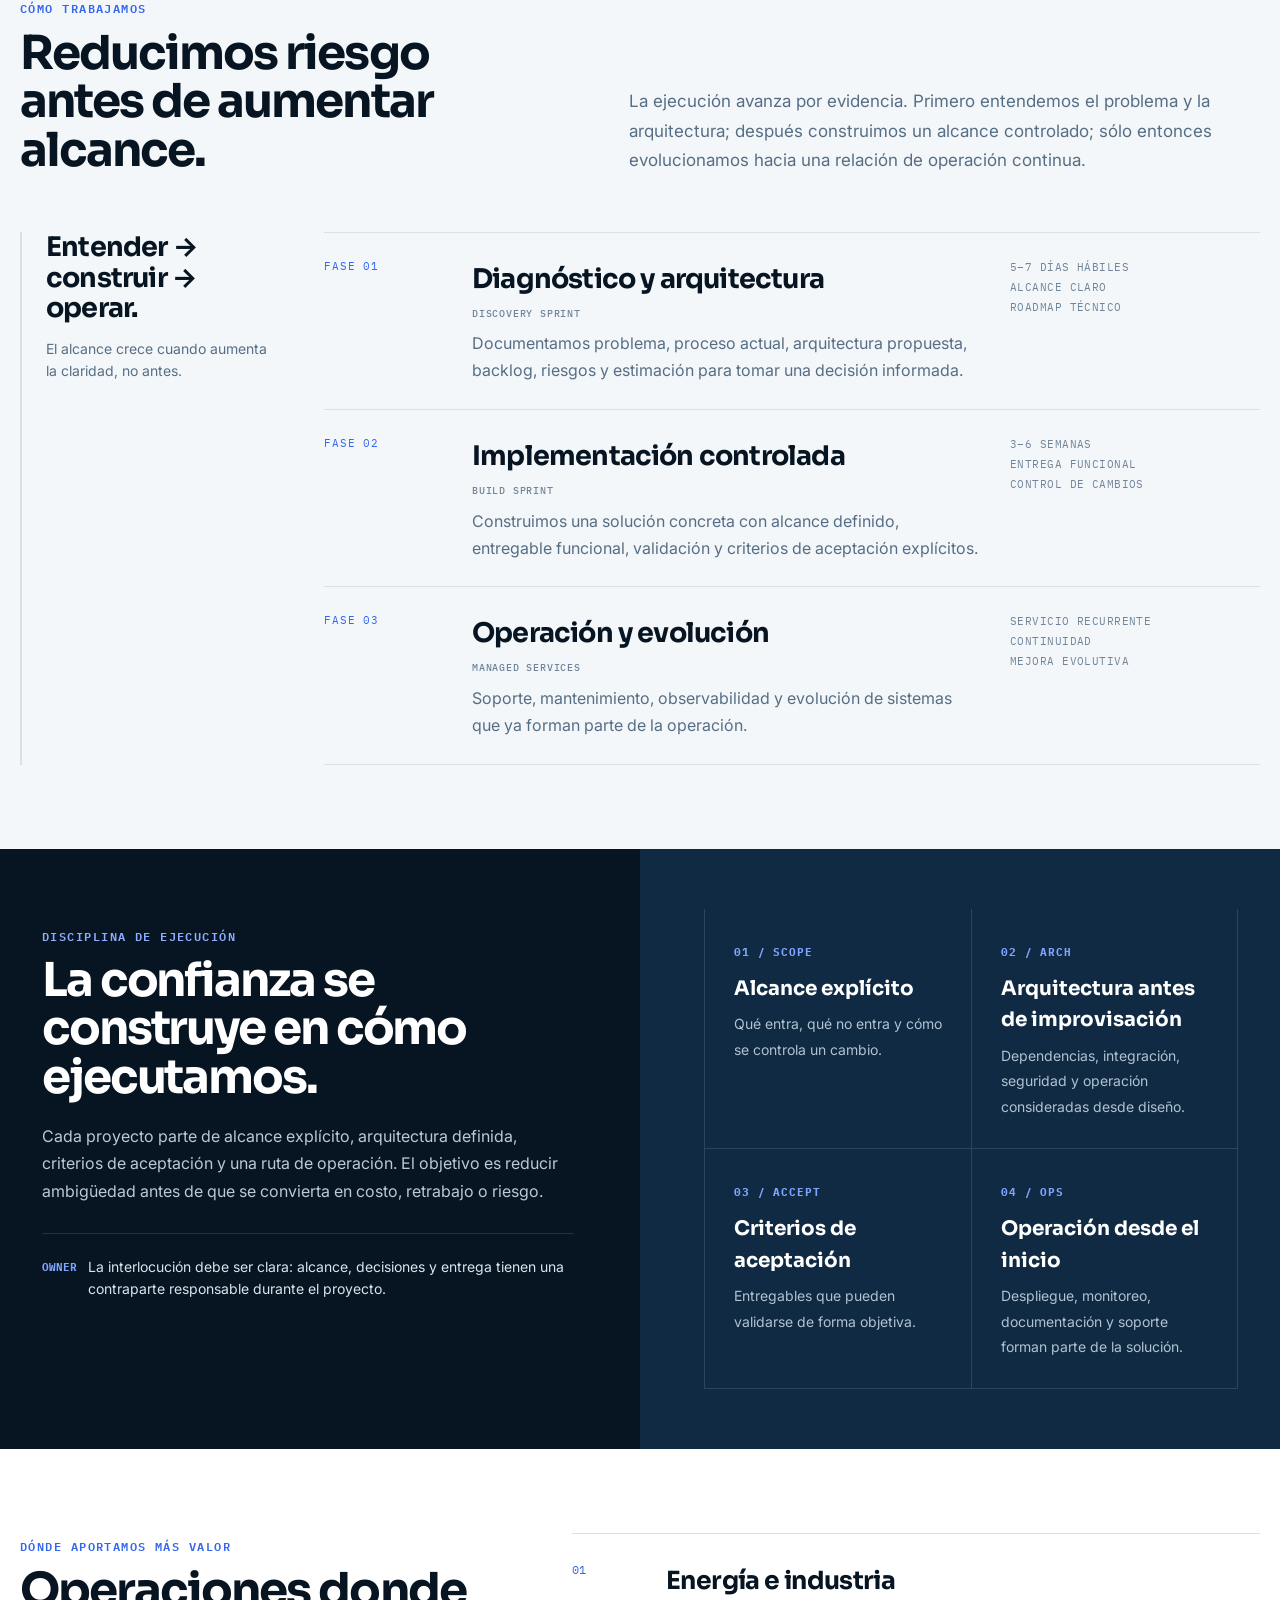
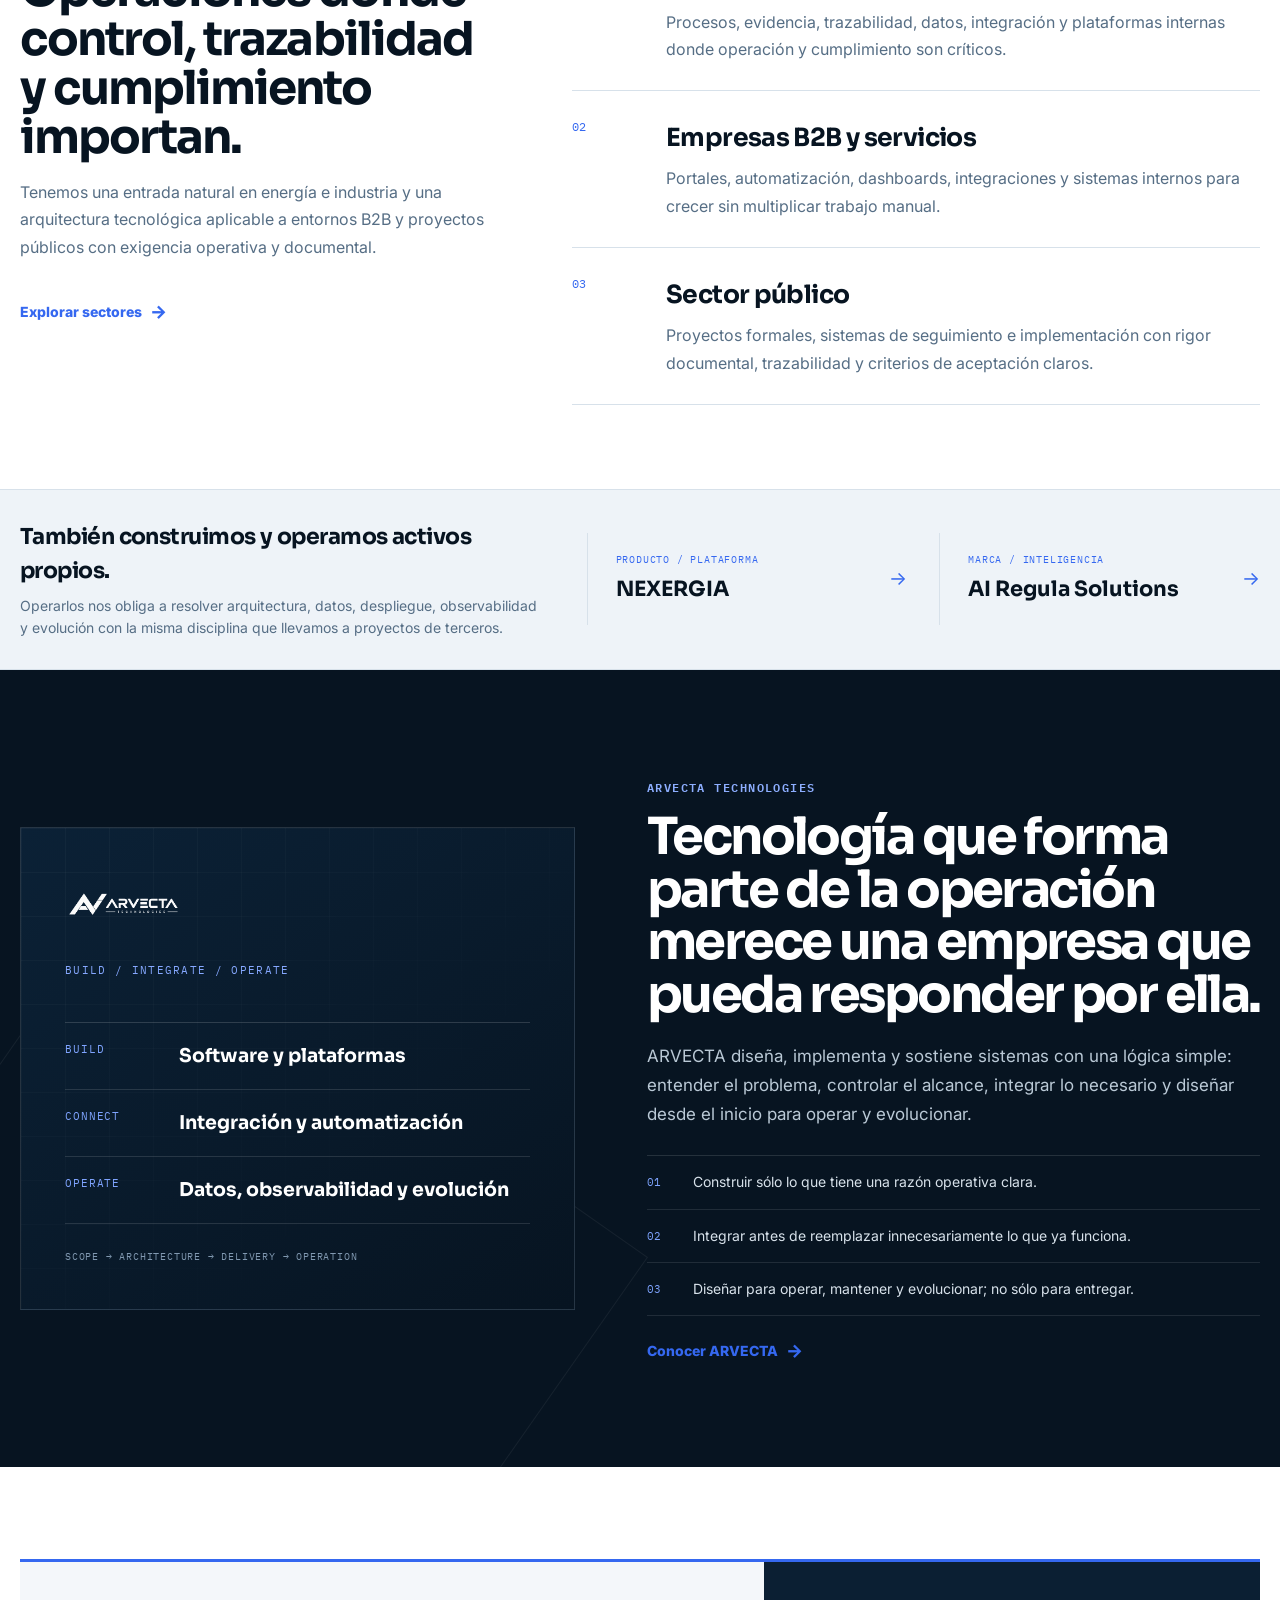
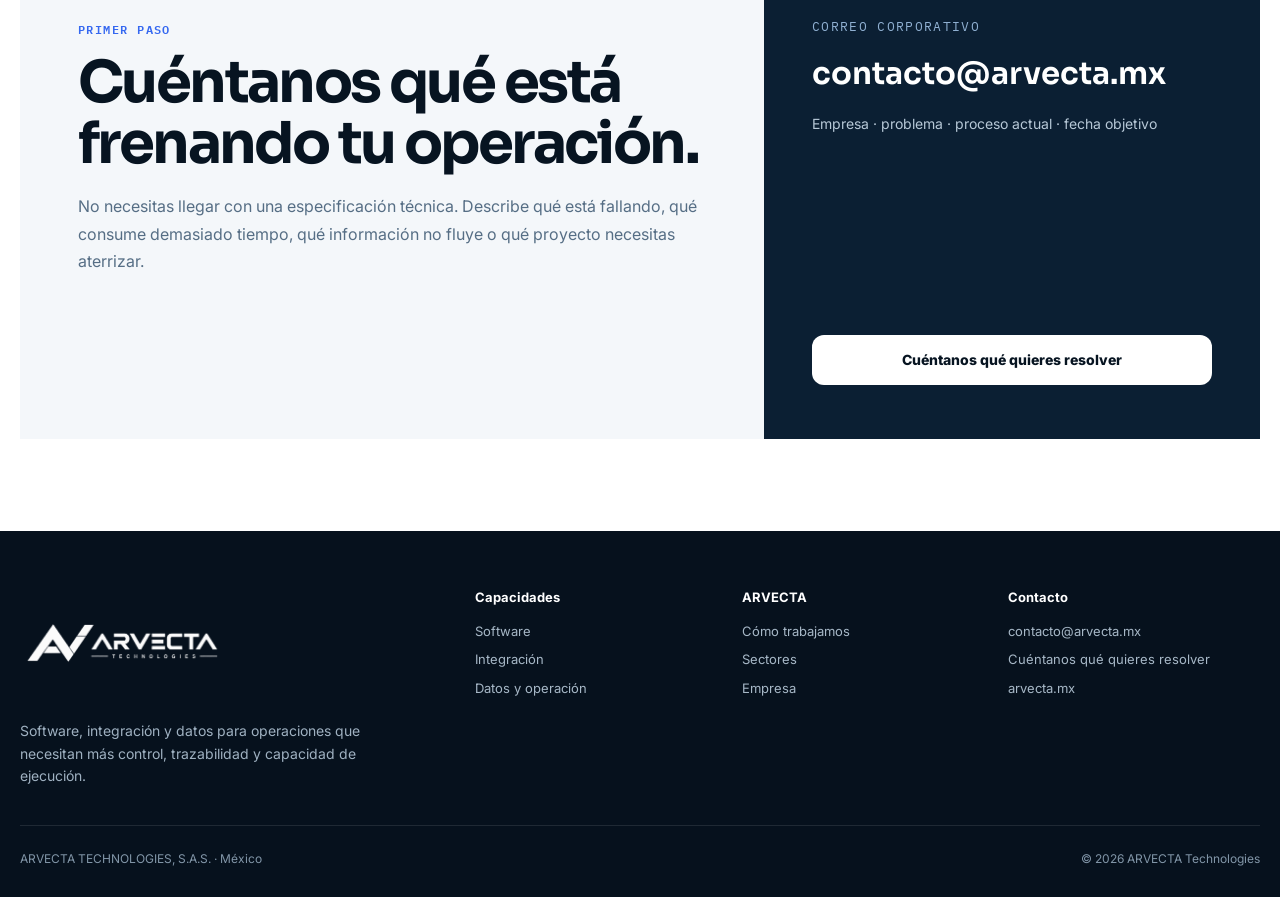
==== commit 4f46deee: "Refine ARVECTA home for 9.5+ clarity and conversion" ====
--- a/index.html
+++ b/index.html
@@ -19,6 +19,7 @@
   <link rel="preconnect" href="https://fonts.gstatic.com" crossorigin>
   <link href="https://fonts.googleapis.com/css2?family=IBM+Plex+Mono:wght@400;500;600&family=Inter:wght@400;500;600;700;800&family=Sora:wght@500;600;700&display=swap" rel="stylesheet">
   <link rel="stylesheet" href="assets/css/site-v3.css">
+  <link rel="stylesheet" href="assets/css/site-v4.css">
   <script type="application/ld+json">
   {"@context":"https://schema.org","@type":"Organization","name":"ARVECTA Technologies","legalName":"ARVECTA TECHNOLOGIES, S.A.S.","url":"https://arvecta.mx/","logo":"https://arvecta.mx/brand/arvecta-logo.png","email":"contacto@arvecta.mx","description":"Empresa mexicana de tecnología especializada en software, integración, datos, automatización y sistemas digitales.","contactPoint":{"@type":"ContactPoint","contactType":"sales","email":"contacto@arvecta.mx","availableLanguage":["es","en"]}}
   </script>
@@ -28,50 +29,120 @@
   <header class="site-header">
     <div class="wrap nav">
       <a class="brand" href="/" aria-label="ARVECTA Technologies — Inicio"><img src="brand/arvecta-logo.png" alt="ARVECTA Technologies"></a>
-      <nav class="nav-links" aria-label="Principal"><a href="#problemas">Qué resolvemos</a><a href="servicios.html">Capacidades</a><a href="#metodo">Cómo trabajamos</a><a href="sectores.html">Sectores</a><a href="empresa.html">Empresa</a></nav>
-      <div class="nav-action"><a class="btn btn-primary" href="contacto.html">Cuéntanos el problema</a><button class="menu-btn" type="button" aria-expanded="false" aria-label="Abrir menú" data-menu><span></span></button></div>
+      <nav class="nav-links" aria-label="Principal">
+        <a href="#problemas">Qué resolvemos</a>
+        <a href="servicios.html">Capacidades</a>
+        <a href="#metodo">Cómo trabajamos</a>
+        <a href="sectores.html">Sectores</a>
+        <a href="empresa.html">Empresa</a>
+      </nav>
+      <div class="nav-action"><a class="btn btn-primary" href="contacto.html">Cuéntanos qué quieres resolver</a><button class="menu-btn" type="button" aria-expanded="false" aria-label="Abrir menú" data-menu><span></span></button></div>
     </div>
-    <nav class="wrap mobile-nav" data-mobile-nav aria-label="Navegación móvil"><a href="#problemas">Qué resolvemos</a><a href="servicios.html">Capacidades</a><a href="#metodo">Cómo trabajamos</a><a href="sectores.html">Sectores</a><a href="empresa.html">Empresa</a><a href="contacto.html">Contacto</a></nav>
+    <nav class="wrap mobile-nav" data-mobile-nav aria-label="Navegación móvil">
+      <a href="#problemas">Qué resolvemos</a><a href="servicios.html">Capacidades</a><a href="#metodo">Cómo trabajamos</a><a href="sectores.html">Sectores</a><a href="empresa.html">Empresa</a><a href="contacto.html">Contacto</a>
+    </nav>
   </header>
+
   <main id="contenido">
     <section class="hero" id="inicio"><div class="wrap hero-inner">
-      <div class="hero-copy reveal"><div class="hero-signal">ARVECTA / ENGINEERING SYSTEMS</div><h1 class="display">Convertimos operación dispersa en sistemas que funcionan.</h1><p class="sub">Diseñamos software, conectamos sistemas y estructuramos datos para organizaciones que ya no pueden depender de procesos manuales, información fragmentada o tecnología improvisada.</p><div class="actions"><a class="btn btn-primary" href="contacto.html">Cuéntanos qué quieres resolver</a><a class="btn btn-outline" href="#problemas">Ver dónde entramos</a></div></div>
-      <div class="hero-engine reveal" aria-label="Mapa técnico de sistemas ARVECTA"><img src="brand/arvecta-system-field-v2.svg" alt="Flujo visual de fuente, conexión, proceso, control, observabilidad y resultado"><div class="hero-caption"><strong>Principio de diseño</strong><span>No construimos piezas aisladas. Diseñamos sistemas con contexto, integración, control y una ruta clara de operación.</span></div></div>
+      <div class="hero-copy reveal">
+        <div class="hero-signal">ARVECTA / ENGINEERING SYSTEMS</div>
+        <h1 class="display">Convertimos operación dispersa en sistemas que funcionan.</h1>
+        <p class="sub">Diseñamos software, conectamos sistemas y estructuramos datos para organizaciones que ya no pueden depender de procesos manuales, información fragmentada o tecnología improvisada.</p>
+        <div class="actions"><a class="btn btn-primary" href="contacto.html">Cuéntanos qué quieres resolver</a><a class="btn btn-outline" href="#problemas">Ver dónde entramos</a></div>
+      </div>
+      <div class="hero-engine reveal" aria-label="Mapa técnico de sistemas ARVECTA">
+        <img src="brand/arvecta-system-field-v2.svg" alt="Flujo visual de fuente, conexión, proceso, control, observabilidad y resultado">
+        <div class="hero-caption"><strong>Principio de diseño</strong><span>No construimos piezas aisladas. Diseñamos sistemas con contexto, integración, control y una ruta clara de operación.</span></div>
+      </div>
     </div></section>
 
-    <section class="diagnostic" aria-label="Situaciones donde ARVECTA aporta valor"><div class="wrap diagnostic-grid"><div class="diagnostic-intro"><strong>Si tu operación se reconoce aquí, probablemente ya existe un problema de sistema.</strong><span>Intervenimos cuando seguir improvisando cuesta más que construir bien.</span></div><div class="trigger"><i>01</i><strong>Excel, correo y WhatsApp sostienen procesos que ya son críticos.</strong></div><div class="trigger"><i>02</i><strong>Los sistemas existen, pero la información no fluye entre ellos.</strong></div><div class="trigger"><i>03</i><strong>La operación creció más rápido que la trazabilidad y el control.</strong></div></div></section>
+    <section class="diagnostic" aria-label="Situaciones donde ARVECTA aporta valor"><div class="wrap diagnostic-grid">
+      <div class="diagnostic-intro"><strong>Si tu operación se reconoce aquí, probablemente ya existe un problema de sistema.</strong><span>Intervenimos cuando seguir improvisando cuesta más que construir bien.</span></div>
+      <div class="trigger"><i>01</i><strong>Excel, correo y WhatsApp sostienen procesos que ya son críticos.</strong></div>
+      <div class="trigger"><i>02</i><strong>Los sistemas existen, pero la información no fluye entre ellos.</strong></div>
+      <div class="trigger"><i>03</i><strong>La operación creció más rápido que la trazabilidad y el control.</strong></div>
+    </div></section>
 
-    <section class="section" id="problemas"><div class="wrap"><div class="section-head reveal"><div><span class="kicker">Qué resolvemos</span><h2 class="h2">No empezamos por la tecnología. Empezamos por la fricción.</h2></div><p>La primera conversación no es “¿qué app quieres?”. Es entender dónde se pierde tiempo, control, información o capacidad de ejecución. Desde ahí decidimos qué conviene construir, conectar o automatizar.</p></div><div class="problem-list">
-      <article class="problem-row reveal"><div class="problem-num">01 / OPERACIÓN</div><div><h3>Procesos manuales que ya no escalan.</h3><div class="problem-outcome">Resultado → menos captura, menos retrabajo, más control.</div></div><p>Reemplazamos tareas repetitivas, hojas de cálculo críticas y seguimiento informal con flujos digitales que operan con reglas, evidencia y trazabilidad.</p></article>
-      <article class="problem-row reveal"><div class="problem-num">02 / SISTEMAS</div><div><h3>Aplicaciones aisladas que obligan a trabajar dos veces.</h3><div class="problem-outcome">Resultado → información conectada y procesos consistentes.</div></div><p>Diseñamos APIs, integraciones y automatizaciones para que sistemas existentes compartan información sin reemplazar innecesariamente lo que ya funciona.</p></article>
-      <article class="problem-row reveal"><div class="problem-num">03 / INFORMACIÓN</div><div><h3>Datos disponibles, pero poca capacidad de decisión.</h3><div class="problem-outcome">Resultado → visibilidad, métricas y acciones oportunas.</div></div><p>Ordenamos ingestión, procesamiento, reglas y visualización para convertir datos dispersos en reportes, alertas, dashboards y productos de información útiles.</p></article>
-      <article class="problem-row reveal"><div class="problem-num">04 / CRECIMIENTO</div><div><h3>Un proyecto tecnológico sin arquitectura clara.</h3><div class="problem-outcome">Resultado → alcance controlado y ruta de implementación.</div></div><p>Estructuramos alcance, arquitectura, backlog, dependencias, riesgos y criterios de aceptación antes de convertir incertidumbre en desarrollo.</p></article>
-    </div></div></section>
+    <section class="section" id="problemas"><div class="wrap">
+      <div class="section-head reveal"><div><span class="kicker">Qué resolvemos</span><h2 class="h2">No empezamos por la tecnología. Empezamos por la fricción.</h2></div><p>La primera conversación no es “¿qué app quieres?”. Es entender dónde se pierde tiempo, control, información o capacidad de ejecución. Desde ahí decidimos qué conviene construir, conectar o automatizar.</p></div>
+      <div class="problem-list">
+        <article class="problem-row reveal"><div class="problem-num">01 / OPERACIÓN</div><div><h3>Procesos manuales que ya no escalan.</h3><div class="problem-outcome">Resultado → menos captura, menos retrabajo, más control.</div></div><p>Reemplazamos tareas repetitivas, hojas de cálculo críticas y seguimiento informal con flujos digitales que operan con reglas, evidencia y trazabilidad.</p></article>
+        <article class="problem-row reveal"><div class="problem-num">02 / SISTEMAS</div><div><h3>Aplicaciones aisladas que obligan a trabajar dos veces.</h3><div class="problem-outcome">Resultado → información conectada y procesos consistentes.</div></div><p>Diseñamos APIs, integraciones y automatizaciones para que sistemas existentes compartan información sin reemplazar innecesariamente lo que ya funciona.</p></article>
+        <article class="problem-row reveal"><div class="problem-num">03 / INFORMACIÓN</div><div><h3>Datos disponibles, pero poca capacidad de decisión.</h3><div class="problem-outcome">Resultado → visibilidad, métricas y acciones oportunas.</div></div><p>Ordenamos ingestión, procesamiento, reglas y visualización para convertir datos dispersos en reportes, alertas, dashboards y productos de información útiles.</p></article>
+      </div>
+      <a class="section-link" href="servicios.html">Ver capacidades y casos de uso</a>
+    </div></section>
 
-    <section class="section section-dark" id="capacidades"><div class="wrap"><div class="section-head reveal"><div><span class="kicker kicker-light">Tres capacidades principales</span><h2 class="h2 h2-light">Menos catálogo. Más capacidad de ejecución.</h2></div><p>Concentramos nuestra capacidad en tres áreas que permiten resolver gran parte de los problemas de operación digital: construir sistemas, conectar plataformas y convertir información en capacidad operativa.</p></div><div class="capability-stack">
-      <article class="capability-row reveal"><div class="cap-num">01</div><h3>Software y plataformas</h3><div><p>Construimos sistemas web, portales, herramientas internas y productos digitales cuando el proceso necesita una solución propia.</p><div class="cap-list"><span>Aplicaciones web</span><span>Portales B2B</span><span>Sistemas internos</span><span>Modernización</span></div></div></article>
-      <article class="capability-row reveal"><div class="cap-num">02</div><h3>Integración y automatización</h3><div><p>Conectamos aplicaciones, procesos y servicios para eliminar duplicidad y permitir que la operación fluya con menos intervención manual.</p><div class="cap-list"><span>APIs e interoperabilidad</span><span>Workflows</span><span>Automatización</span><span>Integraciones empresariales</span></div></div></article>
-      <article class="capability-row reveal"><div class="cap-num">03</div><h3>Datos y operación digital</h3><div><p>Estructuramos información, despliegues y servicios para que una solución pueda observarse, mantenerse y evolucionar en operación real.</p><div class="cap-list"><span>Data pipelines</span><span>Dashboards</span><span>IA aplicada</span><span>Cloud, DevOps y soporte</span></div></div></article>
-    </div></div></section>
+    <section class="section section-dark" id="capacidades"><div class="wrap">
+      <div class="section-head reveal"><div><span class="kicker kicker-light">Tres capacidades principales</span><h2 class="h2 h2-light">Construir. Conectar. Operar.</h2></div><p>Concentramos nuestra capacidad en tres áreas que permiten resolver gran parte de los problemas de operación digital sin fragmentar la solución entre proveedores y herramientas desconectadas.</p></div>
+      <div class="capability-stack">
+        <article class="capability-row reveal"><div class="cap-num">01</div><h3>Software y plataformas</h3><div><p>Construimos sistemas web, portales, herramientas internas y productos digitales cuando el proceso necesita una solución propia.</p><div class="cap-list"><span>Aplicaciones web</span><span>Portales B2B</span><span>Sistemas internos</span><span>Modernización</span></div></div></article>
+        <article class="capability-row reveal"><div class="cap-num">02</div><h3>Integración y automatización</h3><div><p>Conectamos aplicaciones, procesos y servicios para eliminar duplicidad y permitir que la operación fluya con menos intervención manual.</p><div class="cap-list"><span>APIs e interoperabilidad</span><span>Workflows</span><span>Automatización</span><span>Integraciones empresariales</span></div></div></article>
+        <article class="capability-row reveal"><div class="cap-num">03</div><h3>Datos y operación digital</h3><div><p>Estructuramos información, despliegues y servicios para que una solución pueda observarse, mantenerse y evolucionar en operación real.</p><div class="cap-list"><span>Data pipelines</span><span>Dashboards</span><span>IA aplicada</span><span>Cloud, DevOps y soporte</span></div></div></article>
+      </div>
+      <a class="section-link" href="servicios.html">Explorar capacidades completas</a>
+    </div></section>
 
-    <section class="section section-soft" id="metodo"><div class="wrap"><div class="section-head reveal"><div><span class="kicker">Cómo trabajamos</span><h2 class="h2">Reducimos riesgo antes de aumentar alcance.</h2></div><p>La ejecución avanza por evidencia. Primero entendemos el problema y la arquitectura; después construimos un alcance controlado; sólo entonces evolucionamos hacia una relación de operación continua.</p></div><div class="sequence"><aside class="sequence-rail reveal"><strong>Entender → construir → operar.</strong><p>El alcance crece cuando aumenta la claridad, no antes.</p></aside><div class="sequence-steps">
-      <article class="sequence-step reveal"><div class="phase">Fase 01</div><div><h3>Diagnóstico y arquitectura <small>Discovery Sprint</small></h3><p>Documentamos problema, proceso actual, arquitectura propuesta, backlog, riesgos y estimación para tomar una decisión informada.</p></div><div class="sequence-meta">5–7 días hábiles<br>alcance claro<br>roadmap técnico</div></article>
-      <article class="sequence-step reveal"><div class="phase">Fase 02</div><div><h3>Implementación controlada <small>Build Sprint</small></h3><p>Construimos una solución concreta con alcance definido, entregable funcional, validación y criterios de aceptación explícitos.</p></div><div class="sequence-meta">3–6 semanas<br>entrega funcional<br>control de cambios</div></article>
-      <article class="sequence-step reveal"><div class="phase">Fase 03</div><div><h3>Operación y evolución <small>Managed Services</small></h3><p>Soporte, mantenimiento, observabilidad y evolución de los sistemas que ya forman parte de la operación.</p></div><div class="sequence-meta">servicio recurrente<br>continuidad<br>mejora evolutiva</div></article>
-    </div></div></div></section>
+    <section class="section section-soft" id="metodo"><div class="wrap">
+      <div class="section-head reveal"><div><span class="kicker">Cómo trabajamos</span><h2 class="h2">Reducimos riesgo antes de aumentar alcance.</h2></div><p>La ejecución avanza por evidencia. Primero entendemos el problema y la arquitectura; después construimos un alcance controlado; sólo entonces evolucionamos hacia una relación de operación continua.</p></div>
+      <div class="sequence"><aside class="sequence-rail reveal"><strong>Entender → construir → operar.</strong><p>El alcance crece cuando aumenta la claridad, no antes.</p></aside><div class="sequence-steps">
+        <article class="sequence-step reveal"><div class="phase">Fase 01</div><div><h3>Diagnóstico y arquitectura <small>Discovery Sprint</small></h3><p>Documentamos problema, proceso actual, arquitectura propuesta, backlog, riesgos y estimación para tomar una decisión informada.</p></div><div class="sequence-meta">5–7 días hábiles<br>alcance claro<br>roadmap técnico</div></article>
+        <article class="sequence-step reveal"><div class="phase">Fase 02</div><div><h3>Implementación controlada <small>Build Sprint</small></h3><p>Construimos una solución concreta con alcance definido, entregable funcional, validación y criterios de aceptación explícitos.</p></div><div class="sequence-meta">3–6 semanas<br>entrega funcional<br>control de cambios</div></article>
+        <article class="sequence-step reveal"><div class="phase">Fase 03</div><div><h3>Operación y evolución <small>Managed Services</small></h3><p>Soporte, mantenimiento, observabilidad y evolución de sistemas que ya forman parte de la operación.</p></div><div class="sequence-meta">servicio recurrente<br>continuidad<br>mejora evolutiva</div></article>
+      </div></div>
+    </div></section>
 
-    <section class="reliability" aria-label="Disciplina de ejecución ARVECTA"><div class="reliability-copy reveal"><span class="kicker kicker-light">Disciplina de ejecución</span><h2>La confianza se construye en cómo ejecutamos.</h2><p>Cada proyecto parte de alcance explícito, arquitectura definida, criterios de aceptación y una ruta de operación. El objetivo es reducir ambigüedad antes de que se convierta en costo, retrabajo o riesgo.</p></div><div class="reliability-grid"><div class="reliability-item reveal"><b>01 / SCOPE</b><strong>Alcance explícito</strong><span>Qué entra, qué no entra y cómo se controla un cambio.</span></div><div class="reliability-item reveal"><b>02 / ARCH</b><strong>Arquitectura antes de improvisación</strong><span>Dependencias, integración, seguridad y operación consideradas desde diseño.</span></div><div class="reliability-item reveal"><b>03 / ACCEPT</b><strong>Criterios de aceptación</strong><span>Entregables que pueden validarse de forma objetiva.</span></div><div class="reliability-item reveal"><b>04 / OPS</b><strong>Operación desde el inicio</strong><span>Despliegue, monitoreo, documentación y soporte forman parte de la solución.</span></div></div></section>
+    <section class="reliability" aria-label="Disciplina de ejecución ARVECTA">
+      <div class="reliability-copy reveal"><span class="kicker kicker-light">Disciplina de ejecución</span><h2>La confianza se construye en cómo ejecutamos.</h2><p>Cada proyecto parte de alcance explícito, arquitectura definida, criterios de aceptación y una ruta de operación. El objetivo es reducir ambigüedad antes de que se convierta en costo, retrabajo o riesgo.</p><div class="accountability"><b>OWNER</b><span>La interlocución debe ser clara: alcance, decisiones y entrega tienen una contraparte responsable durante el proyecto.</span></div></div>
+      <div class="reliability-grid">
+        <div class="reliability-item reveal"><b>01 / SCOPE</b><strong>Alcance explícito</strong><span>Qué entra, qué no entra y cómo se controla un cambio.</span></div>
+        <div class="reliability-item reveal"><b>02 / ARCH</b><strong>Arquitectura antes de improvisación</strong><span>Dependencias, integración, seguridad y operación consideradas desde diseño.</span></div>
+        <div class="reliability-item reveal"><b>03 / ACCEPT</b><strong>Criterios de aceptación</strong><span>Entregables que pueden validarse de forma objetiva.</span></div>
+        <div class="reliability-item reveal"><b>04 / OPS</b><strong>Operación desde el inicio</strong><span>Despliegue, monitoreo, documentación y soporte forman parte de la solución.</span></div>
+      </div>
+    </section>
 
-    <section class="section" id="sectores"><div class="wrap sector-layout"><div class="sector-intro reveal"><span class="kicker">Dónde aportamos más valor</span><h2 class="h2">Operaciones donde control, trazabilidad y cumplimiento importan.</h2><p>Tenemos una entrada natural en energía e industria y una arquitectura tecnológica aplicable a entornos B2B y proyectos públicos con exigencia operativa y documental.</p><div style="margin-top:22px"><a class="btn btn-dark" href="sectores.html">Explorar sectores</a></div></div><div class="sector-list"><article class="sector-row reveal"><div class="n">01</div><div><h3>Energía e industria</h3><p>Procesos, evidencia, trazabilidad, datos, integración y plataformas internas donde operación y cumplimiento son críticos.</p></div></article><article class="sector-row reveal"><div class="n">02</div><div><h3>Empresas B2B y servicios</h3><p>Portales, automatización, dashboards, integraciones y sistemas internos para crecer sin multiplicar trabajo manual.</p></div></article><article class="sector-row reveal"><div class="n">03</div><div><h3>Sector público</h3><p>Proyectos formales, sistemas de seguimiento e implementación con rigor documental, trazabilidad y criterios de aceptación claros.</p></div></article></div></div></section>
+    <section class="section" id="sectores"><div class="wrap sector-layout">
+      <div class="sector-intro reveal"><span class="kicker">Dónde aportamos más valor</span><h2 class="h2">Operaciones donde control, trazabilidad y cumplimiento importan.</h2><p>Tenemos una entrada natural en energía e industria y una arquitectura tecnológica aplicable a entornos B2B y proyectos públicos con exigencia operativa y documental.</p><a class="section-link" href="sectores.html">Explorar sectores</a></div>
+      <div class="sector-list">
+        <article class="sector-row reveal"><div class="n">01</div><div><h3>Energía e industria</h3><p>Procesos, evidencia, trazabilidad, datos, integración y plataformas internas donde operación y cumplimiento son críticos.</p></div></article>
+        <article class="sector-row reveal"><div class="n">02</div><div><h3>Empresas B2B y servicios</h3><p>Portales, automatización, dashboards, integraciones y sistemas internos para crecer sin multiplicar trabajo manual.</p></div></article>
+        <article class="sector-row reveal"><div class="n">03</div><div><h3>Sector público</h3><p>Proyectos formales, sistemas de seguimiento e implementación con rigor documental, trazabilidad y criterios de aceptación claros.</p></div></article>
+      </div>
+    </div></section>
 
-    <section class="assets-band" aria-label="Productos y activos propios"><div class="wrap assets-row reveal"><div class="assets-intro"><strong>También construimos y operamos activos propios.</strong><span>Una prueba práctica de la misma capacidad que llevamos a proyectos de terceros.</span></div><div class="asset-link"><small>Producto / plataforma</small><b>NEXERGIA</b></div><div class="asset-link"><small>Marca / inteligencia</small><b>AI Regula Solutions</b></div></div></section>
+    <section class="assets-band" aria-label="Productos y activos propios"><div class="wrap assets-row reveal">
+      <a class="assets-intro" href="empresa.html#activos"><strong>También construimos y operamos activos propios.</strong><span>Operarlos nos obliga a resolver arquitectura, datos, despliegue, observabilidad y evolución con la misma disciplina que llevamos a proyectos de terceros.</span></a>
+      <a class="asset-link" href="empresa.html#activos"><small>Producto / plataforma</small><b>NEXERGIA</b></a>
+      <a class="asset-link" href="empresa.html#activos"><small>Marca / inteligencia</small><b>AI Regula Solutions</b></a>
+    </div></section>
 
-    <section class="company" id="empresa"><div class="wrap company-grid"><div class="company-brand reveal"><img src="brand/arvecta-logo-white.png" alt="ARVECTA Technologies"></div><div class="company-copy reveal"><span class="kicker kicker-light">ARVECTA Technologies</span><h2>Tecnología que forma parte de la operación merece una empresa que pueda responder por ella.</h2><p>ARVECTA diseña, implementa y sostiene sistemas con una lógica simple: entender el problema, controlar el alcance, integrar lo necesario y diseñar desde el inicio para operar y evolucionar.</p><div class="company-principles"><div class="principle"><span>01</span><span>Construir sólo lo que tiene una razón operativa clara.</span></div><div class="principle"><span>02</span><span>Integrar antes de reemplazar innecesariamente lo que ya funciona.</span></div><div class="principle"><span>03</span><span>Diseñar para operar, mantener y evolucionar; no sólo para entregar.</span></div></div><div class="company-actions"><a class="btn btn-light" href="empresa.html">Conocer ARVECTA</a></div></div></div></section>
+    <section class="company" id="empresa"><div class="wrap company-grid">
+      <div class="company-system reveal" aria-label="Sistema operativo de capacidades ARVECTA">
+        <div><img class="company-system-logo" src="brand/arvecta-logo-white.png" alt="ARVECTA Technologies"><div class="company-system-label" style="margin-top:24px">BUILD / INTEGRATE / OPERATE</div></div>
+        <div class="system-layers">
+          <div class="system-layer"><span>BUILD</span><strong>Software y plataformas</strong></div>
+          <div class="system-layer"><span>CONNECT</span><strong>Integración y automatización</strong></div>
+          <div class="system-layer"><span>OPERATE</span><strong>Datos, observabilidad y evolución</strong></div>
+        </div>
+        <div class="system-foot">scope → architecture → delivery → operation</div>
+      </div>
+      <div class="company-copy reveal"><span class="kicker kicker-light">ARVECTA Technologies</span><h2>Tecnología que forma parte de la operación merece una empresa que pueda responder por ella.</h2><p>ARVECTA diseña, implementa y sostiene sistemas con una lógica simple: entender el problema, controlar el alcance, integrar lo necesario y diseñar desde el inicio para operar y evolucionar.</p><div class="company-principles"><div class="principle"><span>01</span><span>Construir sólo lo que tiene una razón operativa clara.</span></div><div class="principle"><span>02</span><span>Integrar antes de reemplazar innecesariamente lo que ya funciona.</span></div><div class="principle"><span>03</span><span>Diseñar para operar, mantener y evolucionar; no sólo para entregar.</span></div></div><a class="section-link" href="empresa.html">Conocer ARVECTA</a></div>
+    </div></section>
 
-    <section class="contact" id="contacto"><div class="wrap contact-panel reveal"><div class="contact-main"><span class="kicker">Primer paso</span><h2>Cuéntanos qué está frenando tu operación.</h2><p>No necesitas llegar con una especificación técnica. Describe qué está fallando, qué consume demasiado tiempo, qué información no fluye o qué proyecto necesitas aterrizar. Si hay una oportunidad real de resolverlo, estructuramos el siguiente paso.</p></div><div class="contact-side"><div><small>Correo corporativo</small><a class="mail" href="mailto:contacto@arvecta.mx?subject=Proyecto%20con%20ARVECTA">contacto@arvecta.mx</a><p>Para una primera evaluación ayuda incluir cuatro datos:</p><div class="contact-hints"><span>Empresa</span><span>Problema</span><span>Proceso actual</span><span>Fecha objetivo</span></div></div><a class="btn btn-light" href="contacto.html">Cuéntanos el problema</a></div></div></section>
+    <section class="contact" id="contacto"><div class="wrap contact-panel reveal">
+      <div class="contact-main"><span class="kicker">Primer paso</span><h2>Cuéntanos qué está frenando tu operación.</h2><p>No necesitas llegar con una especificación técnica. Describe qué está fallando, qué consume demasiado tiempo, qué información no fluye o qué proyecto necesitas aterrizar.</p></div>
+      <div class="contact-side"><div><small>Correo corporativo</small><a class="mail" href="mailto:contacto@arvecta.mx">contacto@arvecta.mx</a><p>Empresa · problema · proceso actual · fecha objetivo</p></div><a class="btn btn-light" href="contacto.html">Cuéntanos qué quieres resolver</a></div>
+    </div></section>
   </main>
 
-  <footer class="footer"><div class="wrap footer-top"><div class="footer-brand"><img src="brand/arvecta-logo-white.png" alt="ARVECTA Technologies"><p>Software, integración y datos para operaciones que necesitan más control, trazabilidad y capacidad de ejecución.</p></div><div class="footer-col"><strong>Capacidades</strong><a href="servicios.html#software">Software</a><a href="servicios.html#integracion">Integración</a><a href="servicios.html#datos">Datos y operación</a></div><div class="footer-col"><strong>ARVECTA</strong><a href="#metodo">Cómo trabajamos</a><a href="sectores.html">Sectores</a><a href="empresa.html">Empresa</a></div><div class="footer-col"><strong>Contacto</strong><a href="mailto:contacto@arvecta.mx">contacto@arvecta.mx</a><a href="contacto.html">Iniciar conversación</a><a href="https://arvecta.mx/">arvecta.mx</a></div></div><div class="wrap footer-bottom"><span>ARVECTA TECHNOLOGIES, S.A.S. · México</span><span>© <span data-year></span> ARVECTA Technologies</span></div></footer>
+  <footer class="footer"><div class="wrap footer-top">
+    <div class="footer-brand"><img src="brand/arvecta-logo-white.png" alt="ARVECTA Technologies"><p>Software, integración y datos para operaciones que necesitan más control, trazabilidad y capacidad de ejecución.</p></div>
+    <div class="footer-col"><strong>Capacidades</strong><a href="servicios.html#software">Software</a><a href="servicios.html#integracion">Integración</a><a href="servicios.html#datos">Datos y operación</a></div>
+    <div class="footer-col"><strong>ARVECTA</strong><a href="#metodo">Cómo trabajamos</a><a href="sectores.html">Sectores</a><a href="empresa.html">Empresa</a></div>
+    <div class="footer-col"><strong>Contacto</strong><a href="mailto:contacto@arvecta.mx">contacto@arvecta.mx</a><a href="contacto.html">Cuéntanos qué quieres resolver</a><a href="/">arvecta.mx</a></div>
+  </div><div class="wrap footer-bottom"><span>ARVECTA TECHNOLOGIES, S.A.S. · México</span><span>© <span data-year></span> ARVECTA Technologies</span></div></footer>
   <script src="assets/js/site-v3.js"></script>
 </body>
-</html>+</html>
--- a/assets/css/site-v4.css
+++ b/assets/css/site-v4.css
@@ -0,0 +1,85 @@
+/* ARVECTA site v4 — refinement layer over site-v3.css */
+:root{--section-tight:84px}
+
+/* Editorial hierarchy: hero dominates, sections support */
+.section{padding:var(--section-tight) 0}
+.h2{font-size:clamp(34px,3.65vw,50px);line-height:1.045;letter-spacing:-.042em}
+.reliability-copy h2{font-size:clamp(36px,3.65vw,50px)}
+.company-copy h2{font-size:clamp(38px,4vw,54px)}
+.page-section{padding:82px 0}
+.page-hero h1{font-size:clamp(40px,5vw,66px)}
+
+/* Diagnostic strip has enough weight to act as a qualification device */
+.diagnostic-intro{padding-top:30px;padding-bottom:30px}
+.diagnostic-intro strong{font-size:21px}
+.trigger{padding:30px 28px}
+.trigger strong{font-size:15.5px;line-height:1.38}
+.trigger i{font-size:12px}
+
+/* Shorter, more decisive home */
+.problem-row{padding:31px 0}
+.capability-row{padding:36px 0}
+.sequence-step{padding:25px 0}
+.sector-row{padding:27px 0}
+
+/* Links that make the information architecture visible from home */
+.section-link{display:inline-flex;align-items:center;gap:8px;margin-top:24px;color:var(--blue);font-weight:800;font-size:14px}
+.section-link:after{content:'→';font-size:18px;line-height:1}
+.section-dark .section-link{color:#9CB8FF}
+
+/* Execution proof band */
+.assets-band{background:var(--cloud-2);border-top:1px solid var(--line);border-bottom:1px solid var(--line)}
+.assets-row{grid-template-columns:1.25fr .75fr .75fr;padding:30px 0}
+.assets-intro{max-width:520px}
+.assets-intro strong{font-size:22px}
+.assets-intro span{margin-top:6px;line-height:1.55}
+.asset-link{position:relative;min-height:92px;display:flex;flex-direction:column;justify-content:center;padding-right:28px}
+.asset-link:after{content:'→';position:absolute;right:0;top:50%;transform:translateY(-50%);color:var(--blue);font-size:19px}
+.asset-link b{font-size:21px}
+
+/* Company panel: brand mark supports an operating system, it is not the entire content */
+.company-grid{grid-template-columns:.95fr 1.05fr;gap:72px}
+.company-system{position:relative;min-height:470px;border:1px solid rgba(255,255,255,.12);background:linear-gradient(145deg,#0B2136,#071421);padding:44px;display:flex;flex-direction:column;justify-content:space-between;overflow:hidden}
+.company-system:before{content:'';position:absolute;inset:0;background-image:linear-gradient(rgba(255,255,255,.035) 1px,transparent 1px),linear-gradient(90deg,rgba(255,255,255,.035) 1px,transparent 1px);background-size:44px 44px;mask-image:linear-gradient(135deg,black,transparent 78%)}
+.company-system>*{position:relative;z-index:1}
+.company-system-logo{width:190px;max-height:66px;object-fit:contain;object-position:left center}
+.company-system-label{font-family:var(--mono);font-size:11px;letter-spacing:.12em;text-transform:uppercase;color:#86A8FF}
+.system-layers{margin-top:42px;border-top:1px solid rgba(255,255,255,.15)}
+.system-layer{display:grid;grid-template-columns:92px 1fr;gap:22px;padding:18px 0;border-bottom:1px solid rgba(255,255,255,.12)}
+.system-layer span{font-family:var(--mono);font-size:11px;letter-spacing:.08em;color:#7FA4FF}
+.system-layer strong{font-family:var(--display);font-size:19px;color:#fff}
+.system-foot{font-family:var(--mono);font-size:10px;line-height:1.7;letter-spacing:.08em;color:#8199B1;text-transform:uppercase;margin-top:24px}
+
+/* Human accountability without inventing biographies or clients */
+.accountability{margin-top:28px;padding:22px 0 0;border-top:1px solid rgba(255,255,255,.12);display:grid;grid-template-columns:34px 1fr;gap:12px;color:#D9E4EC;font-size:14px}
+.accountability b{font-family:var(--mono);font-size:11px;color:#7EA4FF;padding-top:3px}
+.accountability-light{border-top-color:var(--line);color:var(--text)}
+
+/* Compact evidence cards on company page */
+.evidence-grid{display:grid;grid-template-columns:repeat(3,1fr);border:1px solid var(--line);background:white}
+.evidence-item{padding:30px;border-right:1px solid var(--line)}
+.evidence-item:last-child{border-right:0}
+.evidence-item small{font-family:var(--mono);font-size:10px;letter-spacing:.1em;text-transform:uppercase;color:var(--blue)}
+.evidence-item h3{font-family:var(--display);font-size:22px;letter-spacing:-.03em;margin:12px 0 8px;color:var(--ink)}
+.evidence-item p{margin:0;color:var(--soft);font-size:14px}
+
+/* Consistent primary conversion language */
+.btn-primary,.btn-light{white-space:nowrap}
+
+@media(max-width:980px){
+  .assets-row{grid-template-columns:1fr 1fr}
+  .assets-intro{grid-column:1/-1;padding-bottom:8px}
+  .company-grid{grid-template-columns:1fr;gap:42px}
+  .company-system{min-height:390px}
+  .evidence-grid{grid-template-columns:1fr}
+  .evidence-item{border-right:0;border-bottom:1px solid var(--line)}
+  .evidence-item:last-child{border-bottom:0}
+}
+@media(max-width:720px){
+  :root{--section-tight:66px}
+  .h2{font-size:clamp(32px,10vw,44px)}
+  .assets-row{grid-template-columns:1fr}
+  .asset-link{border-top:1px solid var(--line);padding:18px 28px 18px 0}
+  .company-system{padding:30px;min-height:360px}
+  .system-layer{grid-template-columns:76px 1fr}
+}
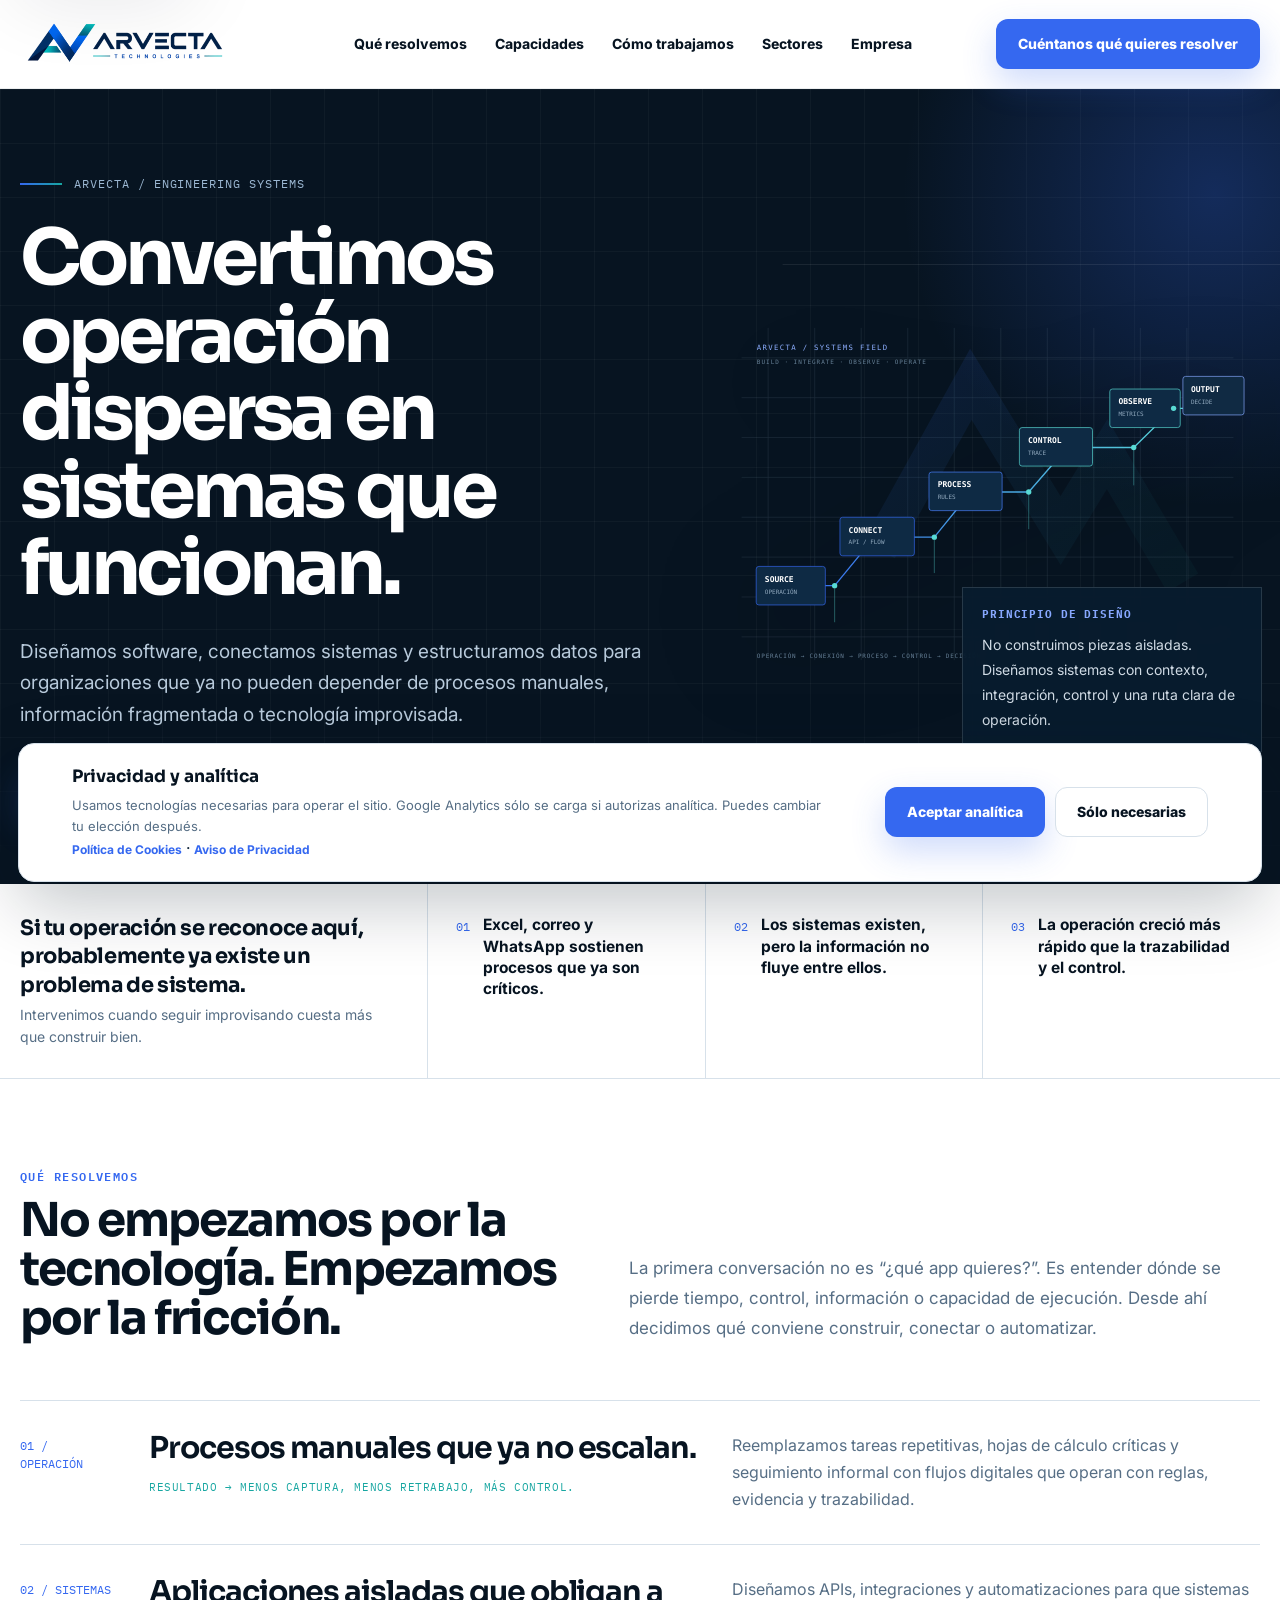
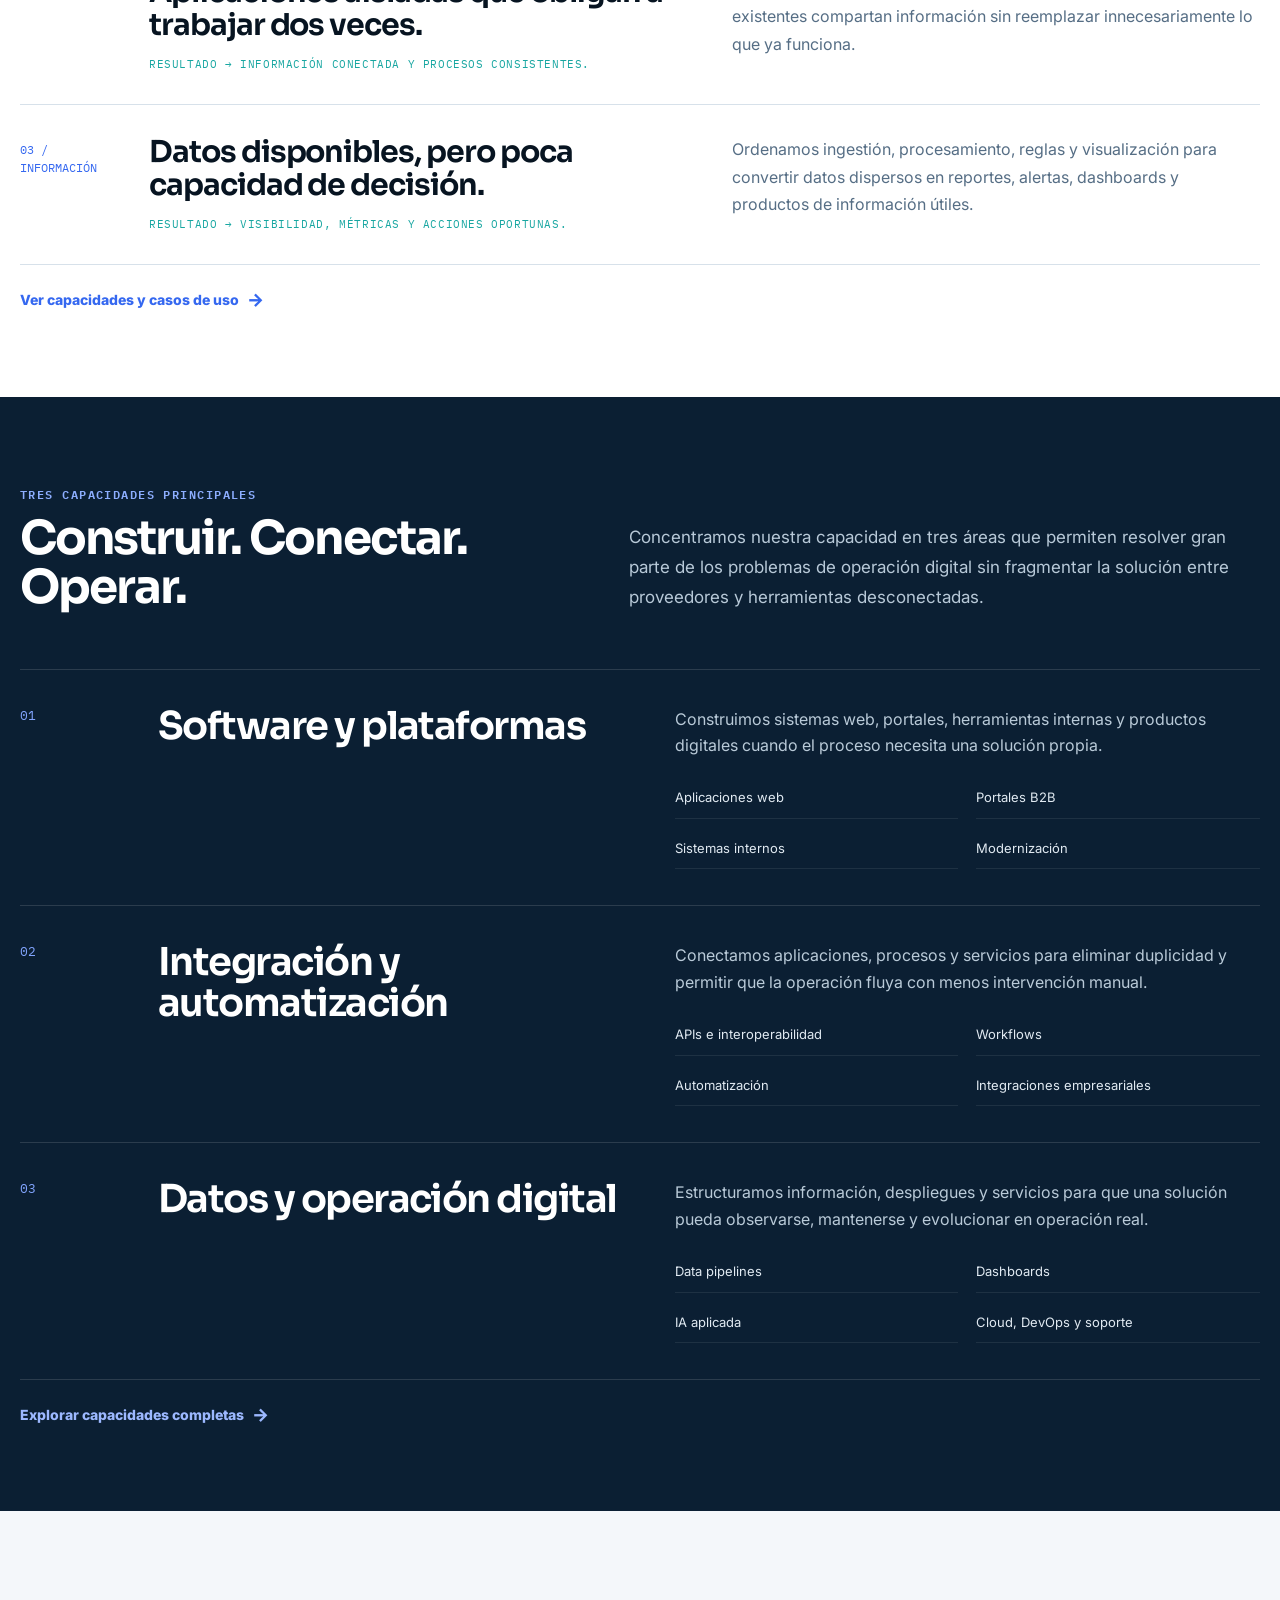
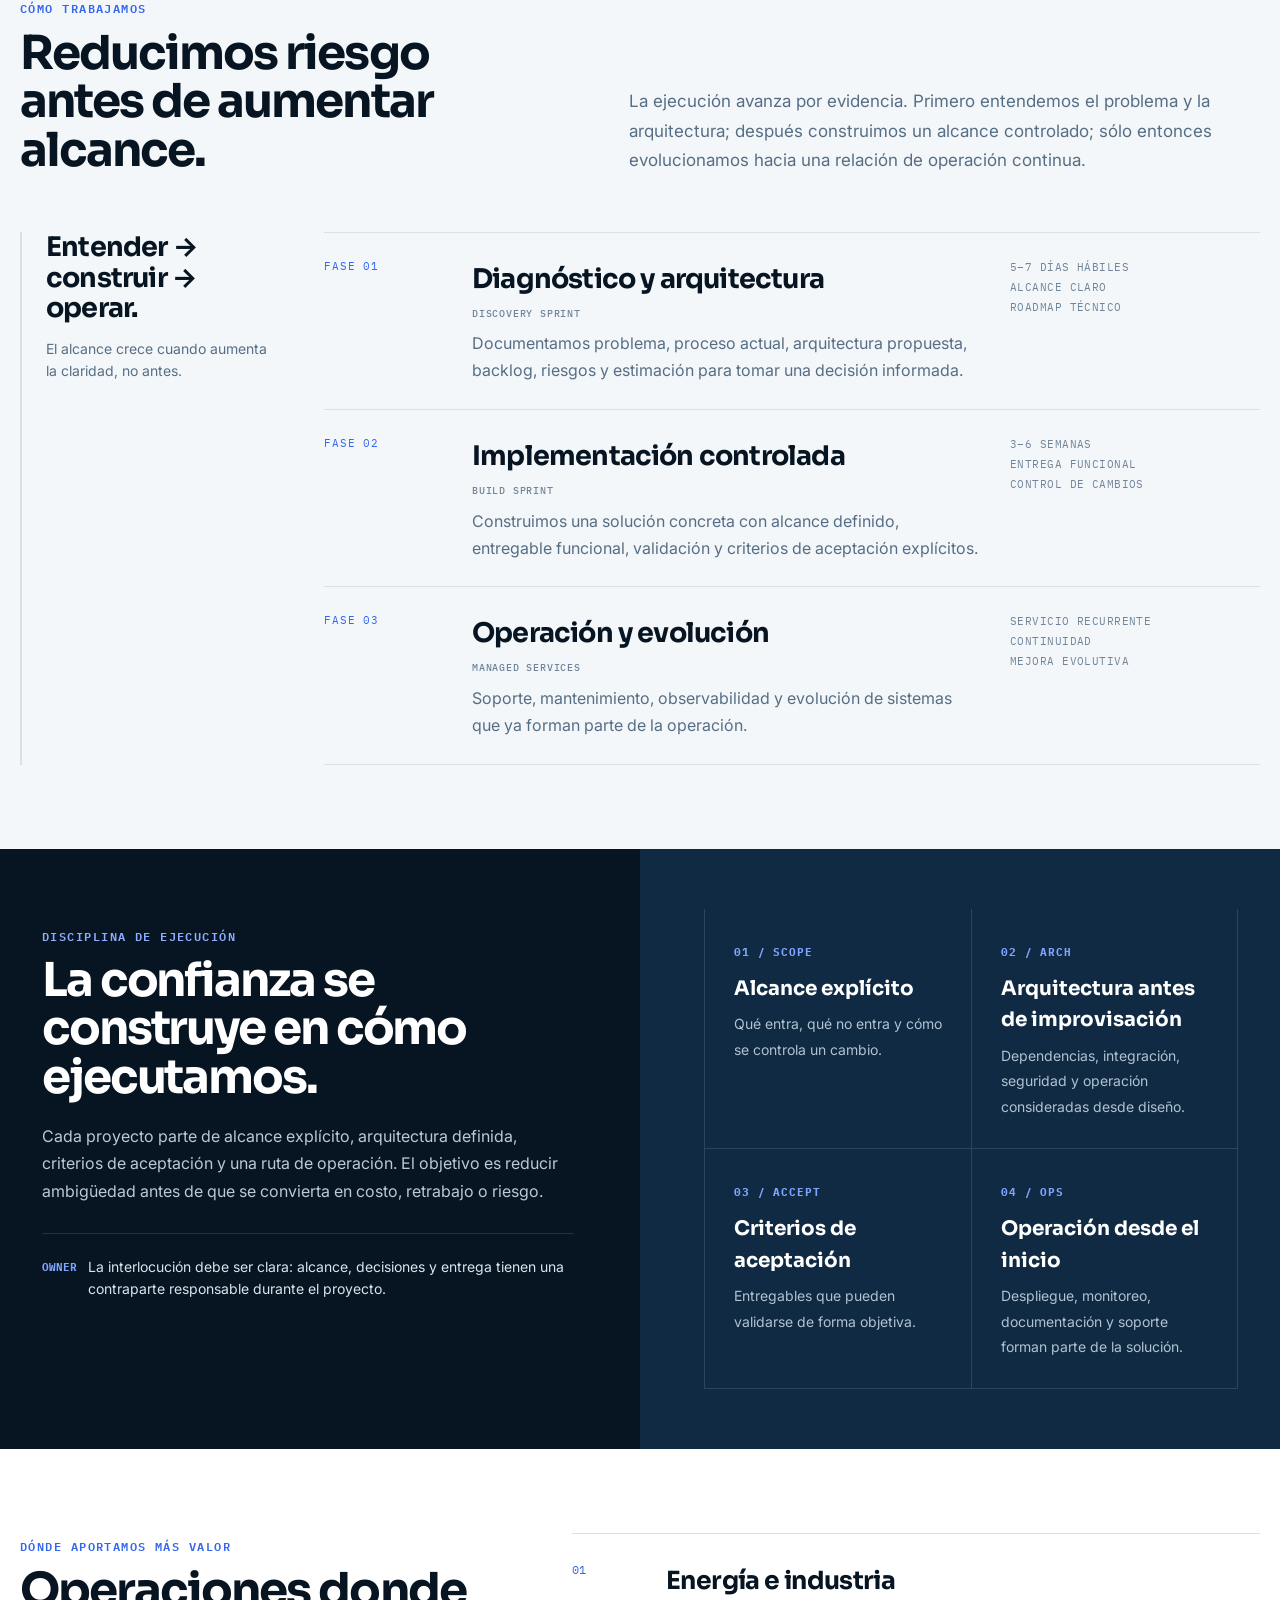
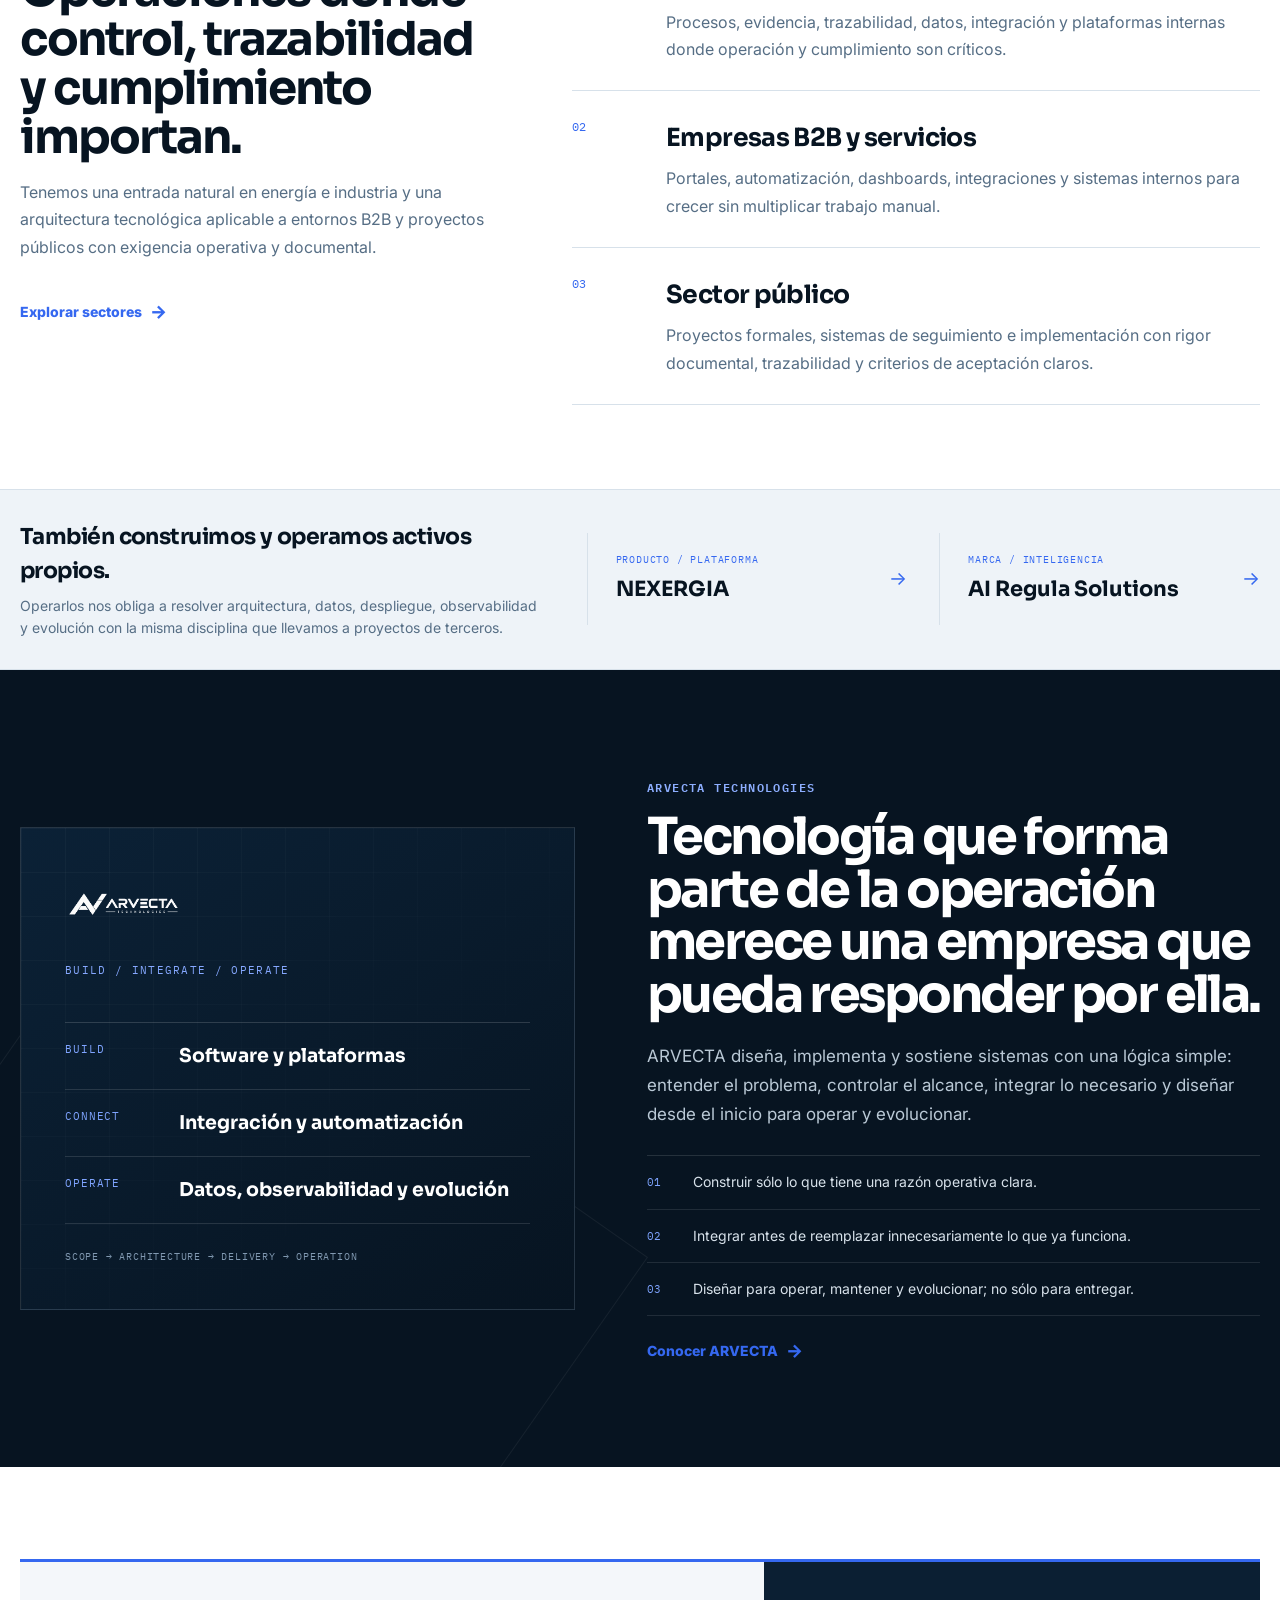
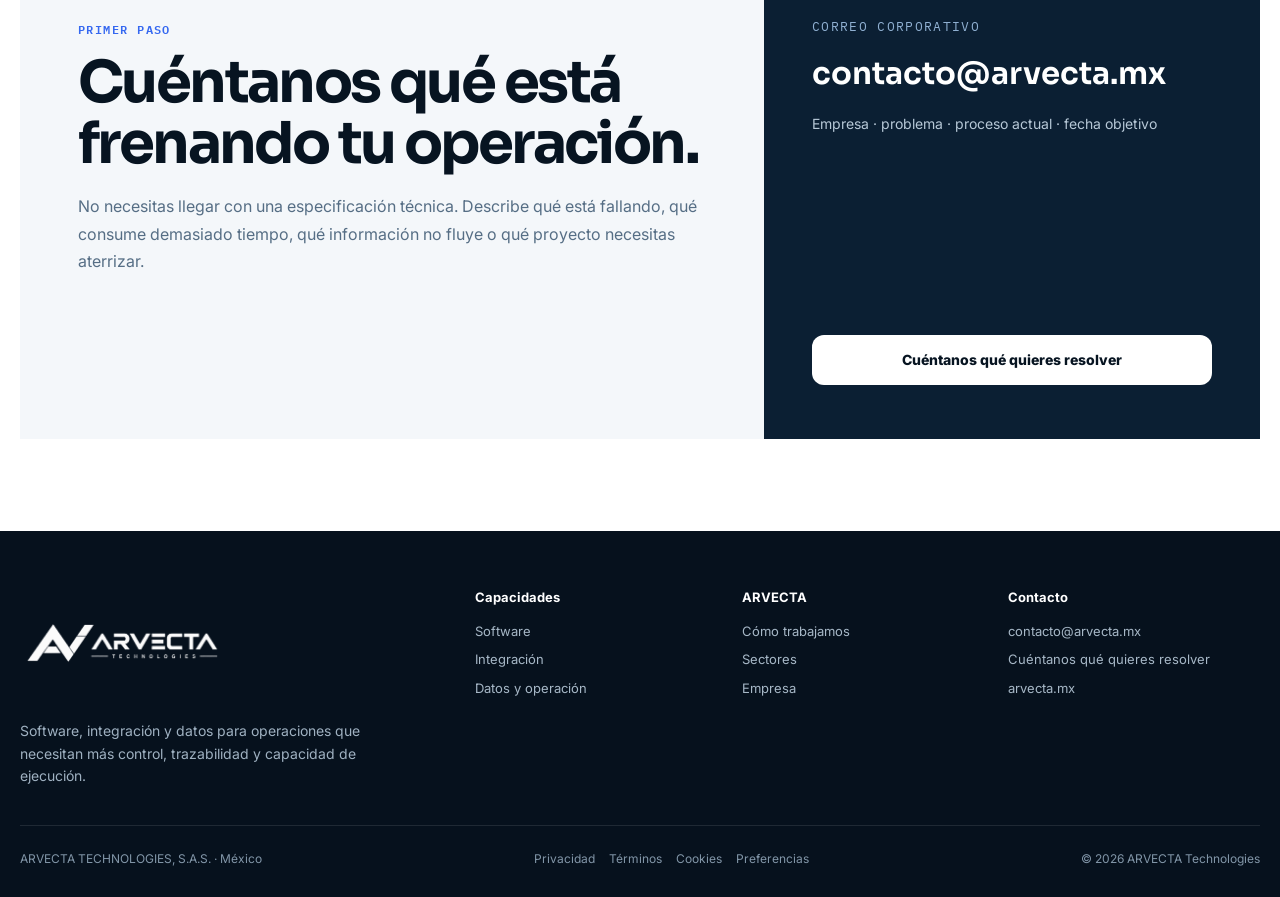
==== commit 5112939f: "Add legal navigation and company address to homepage" ====
--- a/index.html
+++ b/index.html
@@ -21,7 +21,7 @@
   <link rel="stylesheet" href="assets/css/site-v3.css">
   <link rel="stylesheet" href="assets/css/site-v4.css">
   <script type="application/ld+json">
-  {"@context":"https://schema.org","@type":"Organization","name":"ARVECTA Technologies","legalName":"ARVECTA TECHNOLOGIES, S.A.S.","url":"https://arvecta.mx/","logo":"https://arvecta.mx/brand/arvecta-logo.png","email":"contacto@arvecta.mx","description":"Empresa mexicana de tecnología especializada en software, integración, datos, automatización y sistemas digitales.","contactPoint":{"@type":"ContactPoint","contactType":"sales","email":"contacto@arvecta.mx","availableLanguage":["es","en"]}}
+  {"@context":"https://schema.org","@type":"Organization","name":"ARVECTA Technologies","legalName":"ARVECTA TECHNOLOGIES, S.A.S.","url":"https://arvecta.mx/","logo":"https://arvecta.mx/brand/arvecta-logo.png","email":"contacto@arvecta.mx","description":"Empresa mexicana de tecnología especializada en software, integración, datos, automatización y sistemas digitales.","address":{"@type":"PostalAddress","streetAddress":"Doctor José María Vértiz 418, interior B306, Colonia Doctores","addressLocality":"Cuauhtémoc","addressRegion":"Ciudad de México","postalCode":"06720","addressCountry":"MX"},"contactPoint":{"@type":"ContactPoint","contactType":"sales","email":"contacto@arvecta.mx","availableLanguage":["es","en"]}}
   </script>
 </head>
 <body>
@@ -142,7 +142,7 @@
     <div class="footer-col"><strong>Capacidades</strong><a href="servicios.html#software">Software</a><a href="servicios.html#integracion">Integración</a><a href="servicios.html#datos">Datos y operación</a></div>
     <div class="footer-col"><strong>ARVECTA</strong><a href="#metodo">Cómo trabajamos</a><a href="sectores.html">Sectores</a><a href="empresa.html">Empresa</a></div>
     <div class="footer-col"><strong>Contacto</strong><a href="mailto:contacto@arvecta.mx">contacto@arvecta.mx</a><a href="contacto.html">Cuéntanos qué quieres resolver</a><a href="/">arvecta.mx</a></div>
-  </div><div class="wrap footer-bottom"><span>ARVECTA TECHNOLOGIES, S.A.S. · México</span><span>© <span data-year></span> ARVECTA Technologies</span></div></footer>
+  </div><div class="wrap footer-bottom"><span>ARVECTA TECHNOLOGIES, S.A.S. · México</span><nav class="footer-legal" aria-label="Legal"><a href="aviso-privacidad.html">Privacidad</a><a href="terminos.html">Términos</a><a href="cookies.html">Cookies</a><button type="button" data-cookie-settings>Preferencias</button></nav><span>© <span data-year></span> ARVECTA Technologies</span></div></footer>
   <script src="assets/js/site-v3.js"></script>
 </body>
-</html>
+</html>
--- a/assets/css/site-v4.css
+++ b/assets/css/site-v4.css
@@ -63,6 +63,20 @@
 .evidence-item h3{font-family:var(--display);font-size:22px;letter-spacing:-.03em;margin:12px 0 8px;color:var(--ink)}
 .evidence-item p{margin:0;color:var(--soft);font-size:14px}
 
+/* Legal footer and privacy controls */
+.footer-bottom{align-items:center;flex-wrap:wrap}
+.footer-legal{display:flex;align-items:center;justify-content:center;gap:14px;flex-wrap:wrap}
+.footer-legal a,.footer-legal button{color:#8296A8;font-size:12px;background:none;border:0;padding:0;cursor:pointer;font-family:inherit}
+.footer-legal a:hover,.footer-legal button:hover{color:#fff}
+.cookie-banner{position:fixed;z-index:300;left:18px;right:18px;bottom:18px;background:#fff;border:1px solid var(--line);box-shadow:0 22px 70px rgba(4,19,33,.24);border-radius:16px}
+.cookie-banner-inner{width:min(100%,1180px);margin:auto;padding:20px 22px;display:grid;grid-template-columns:1fr auto;gap:28px;align-items:center}
+.cookie-copy strong{display:block;font-family:var(--display);font-size:17px;color:var(--ink);margin-bottom:5px}
+.cookie-copy p{margin:0;color:var(--soft);font-size:13px;line-height:1.55;max-width:760px}
+.cookie-copy a{color:var(--blue);font-weight:700;font-size:12px}
+.cookie-actions{display:flex;gap:10px;align-items:center;flex-wrap:wrap;justify-content:flex-end}
+.cookie-btn-secondary{background:#fff;border-color:var(--line);color:var(--ink);box-shadow:none}
+.cookie-btn-secondary:hover{background:var(--cloud)}
+
 /* Consistent primary conversion language */
 .btn-primary,.btn-light{white-space:nowrap}
 
@@ -74,6 +88,7 @@
   .evidence-grid{grid-template-columns:1fr}
   .evidence-item{border-right:0;border-bottom:1px solid var(--line)}
   .evidence-item:last-child{border-bottom:0}
+  .cookie-banner-inner{grid-template-columns:1fr;gap:14px}.cookie-actions{justify-content:flex-start}
 }
 @media(max-width:720px){
   :root{--section-tight:66px}
@@ -82,4 +97,5 @@
   .asset-link{border-top:1px solid var(--line);padding:18px 28px 18px 0}
   .company-system{padding:30px;min-height:360px}
   .system-layer{grid-template-columns:76px 1fr}
+  .cookie-banner{left:10px;right:10px;bottom:10px}.cookie-banner-inner{padding:17px}.cookie-actions{display:grid;grid-template-columns:1fr}.cookie-actions .btn{width:100%}.footer-legal{justify-content:flex-start;margin-top:9px}
 }
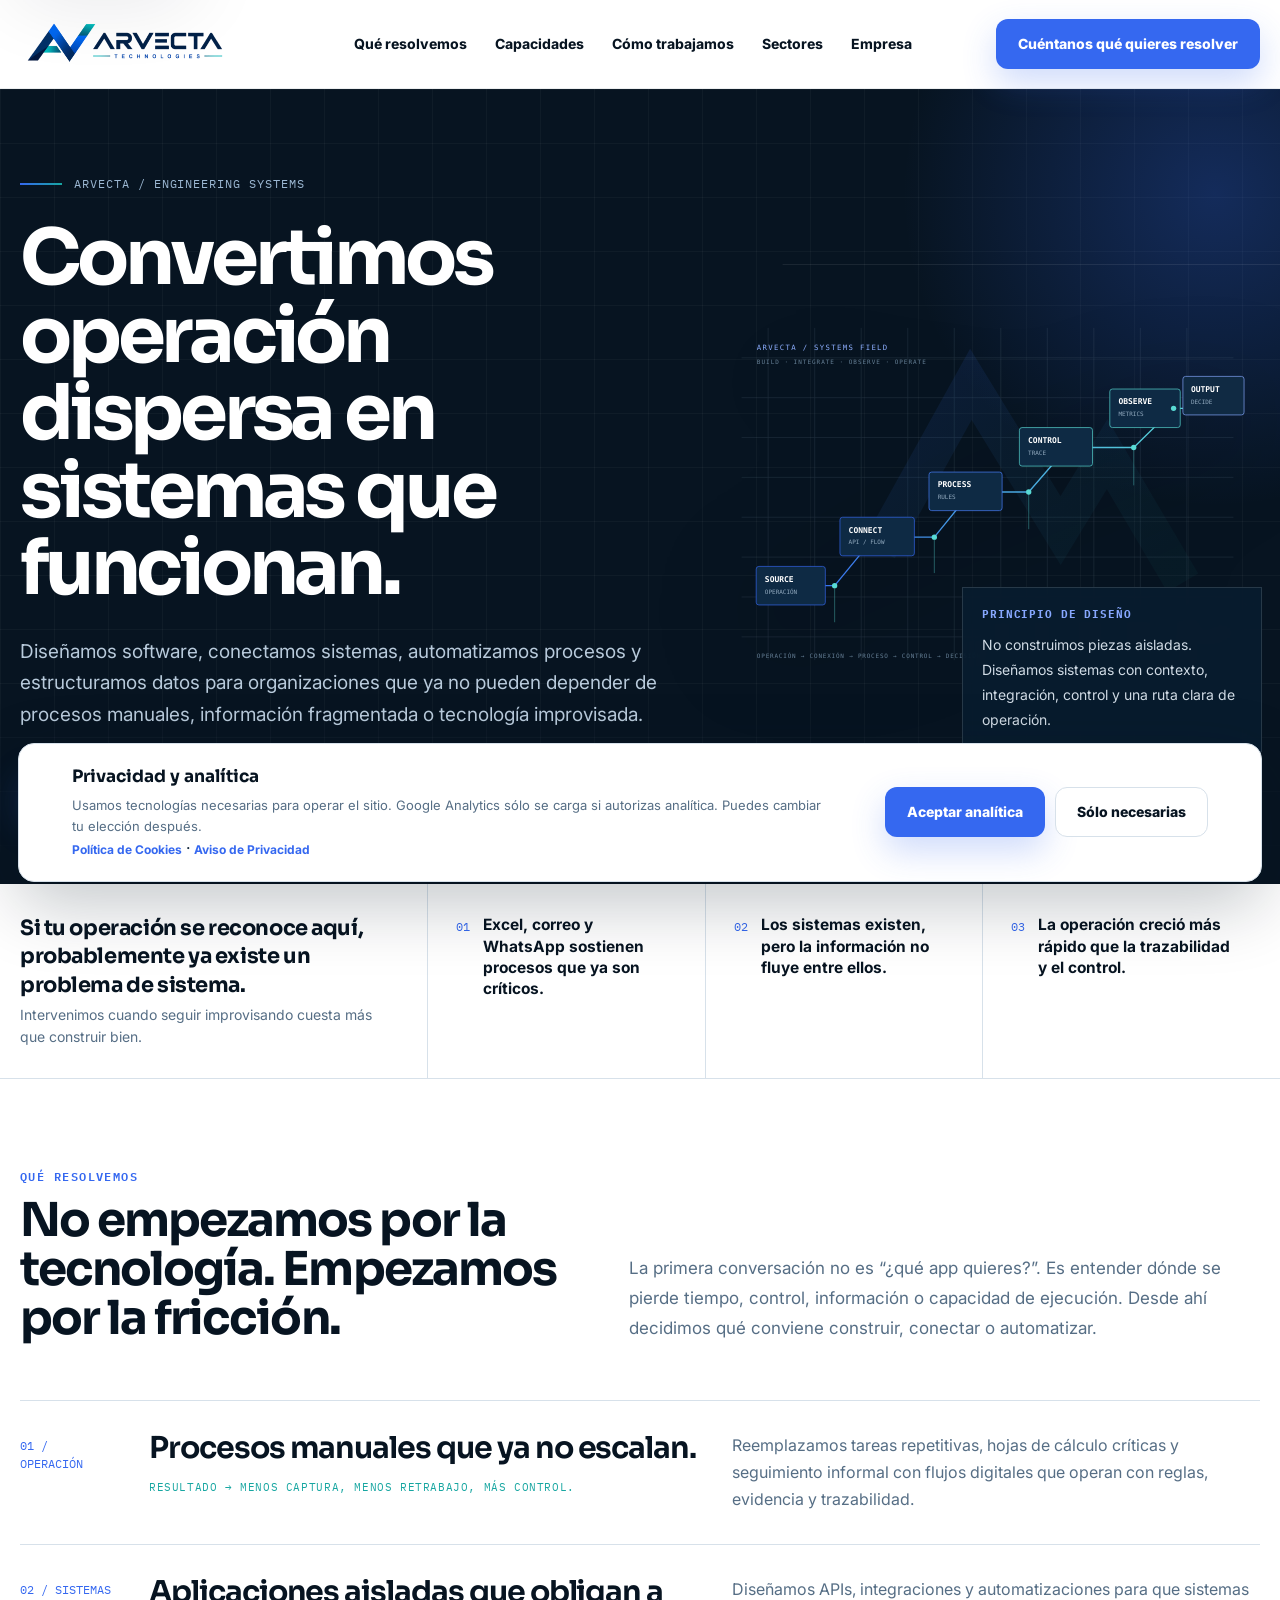
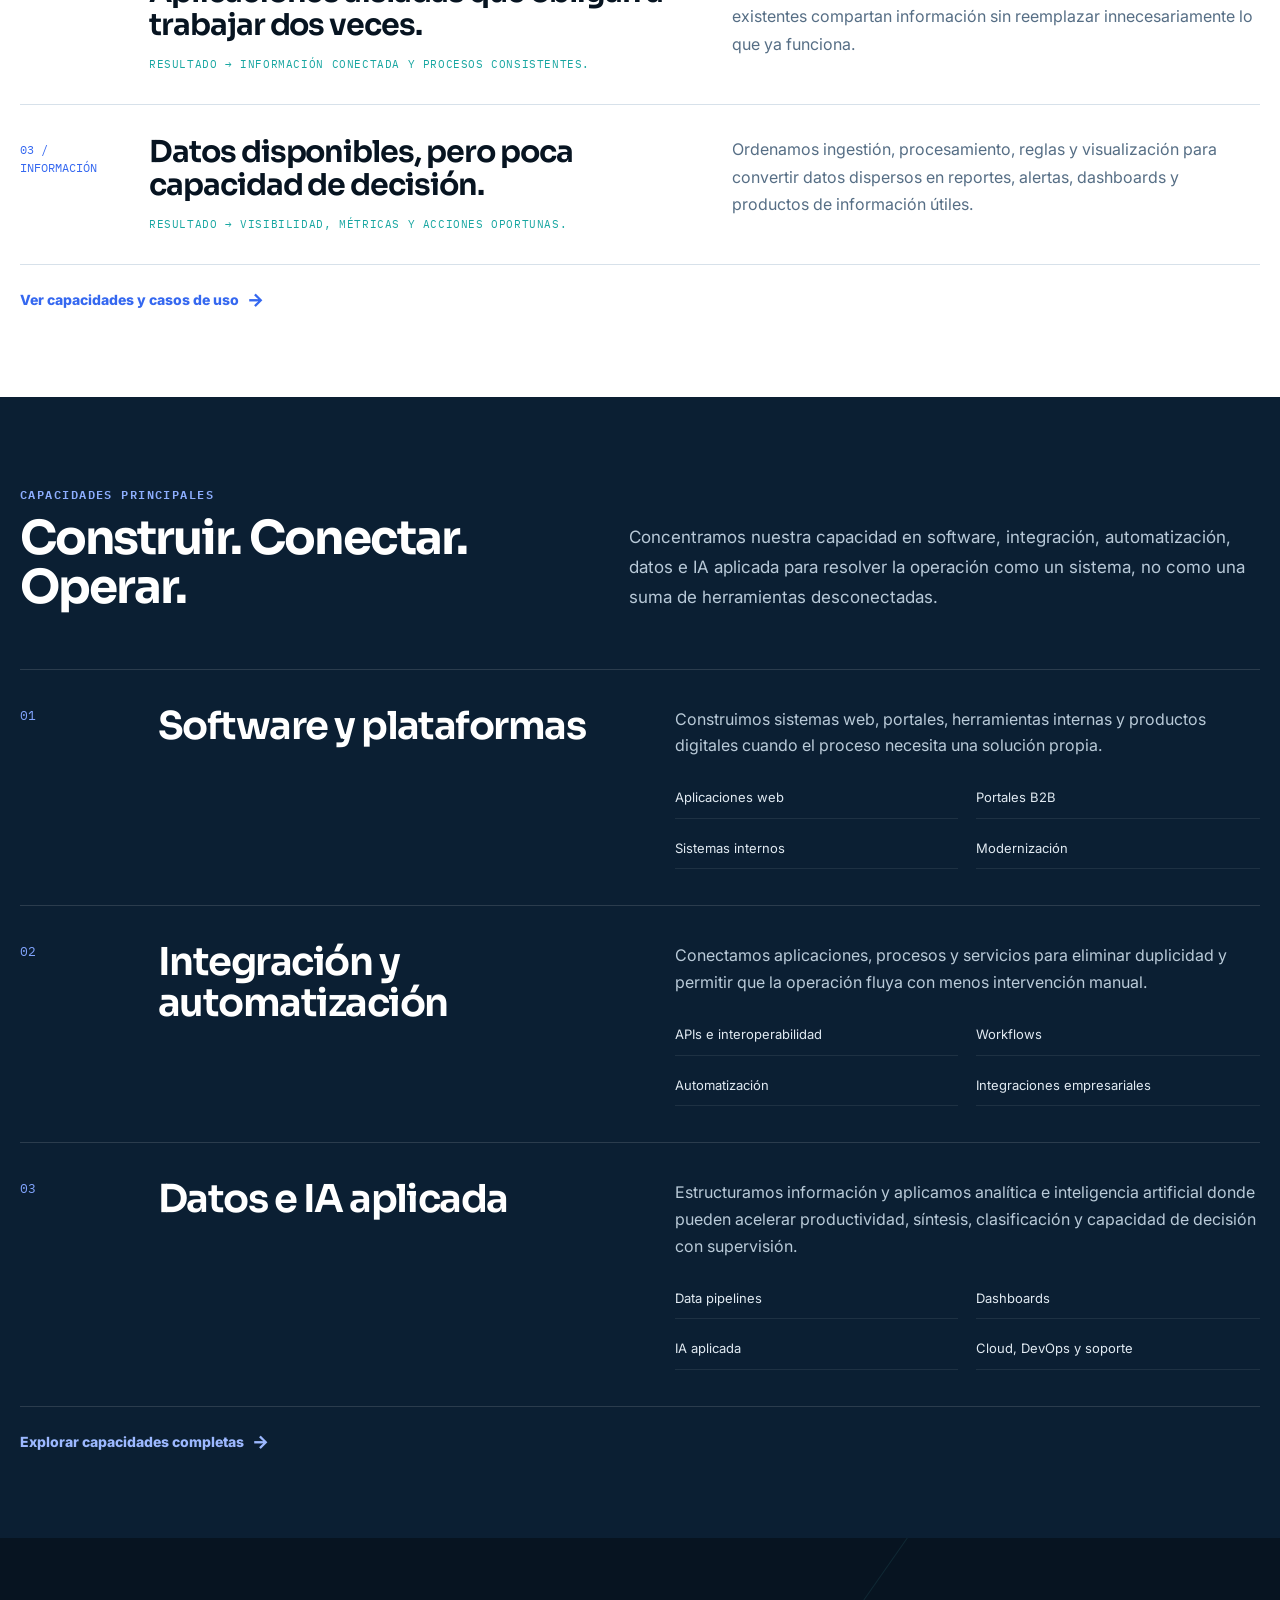
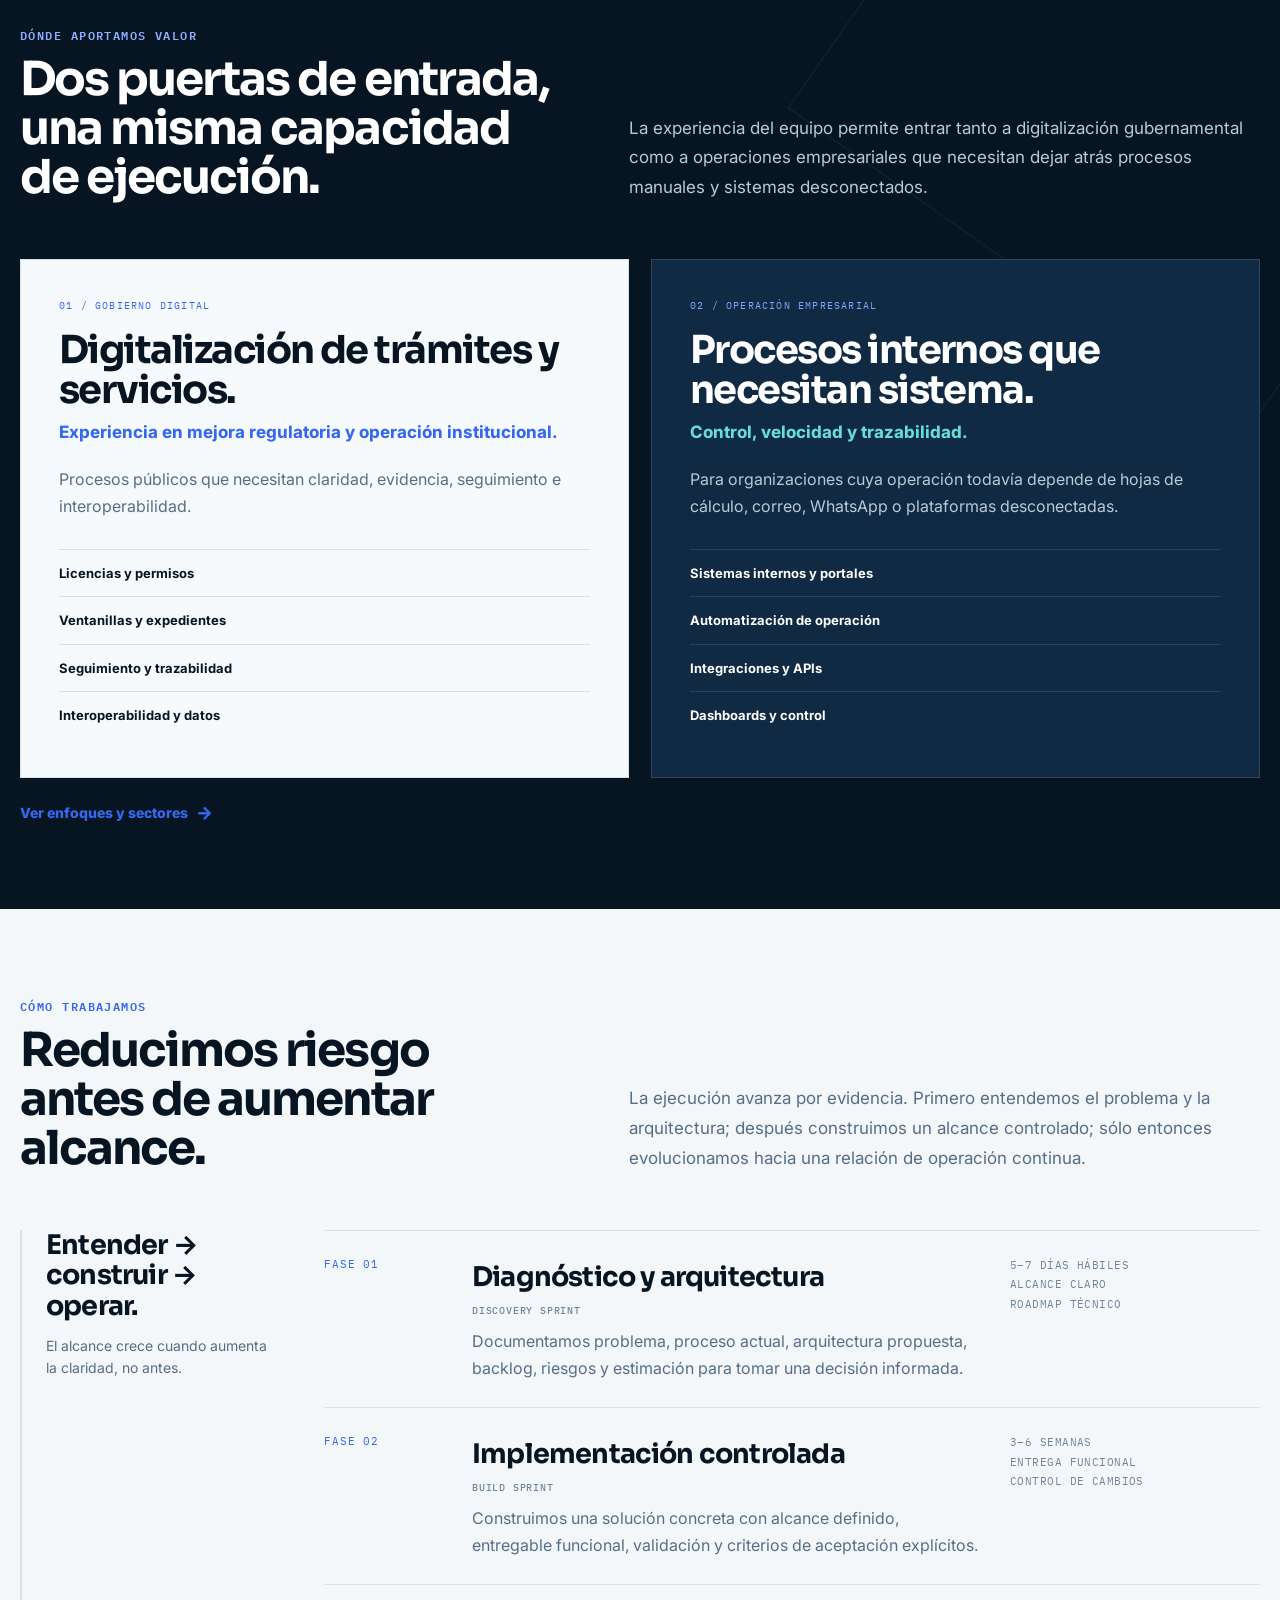
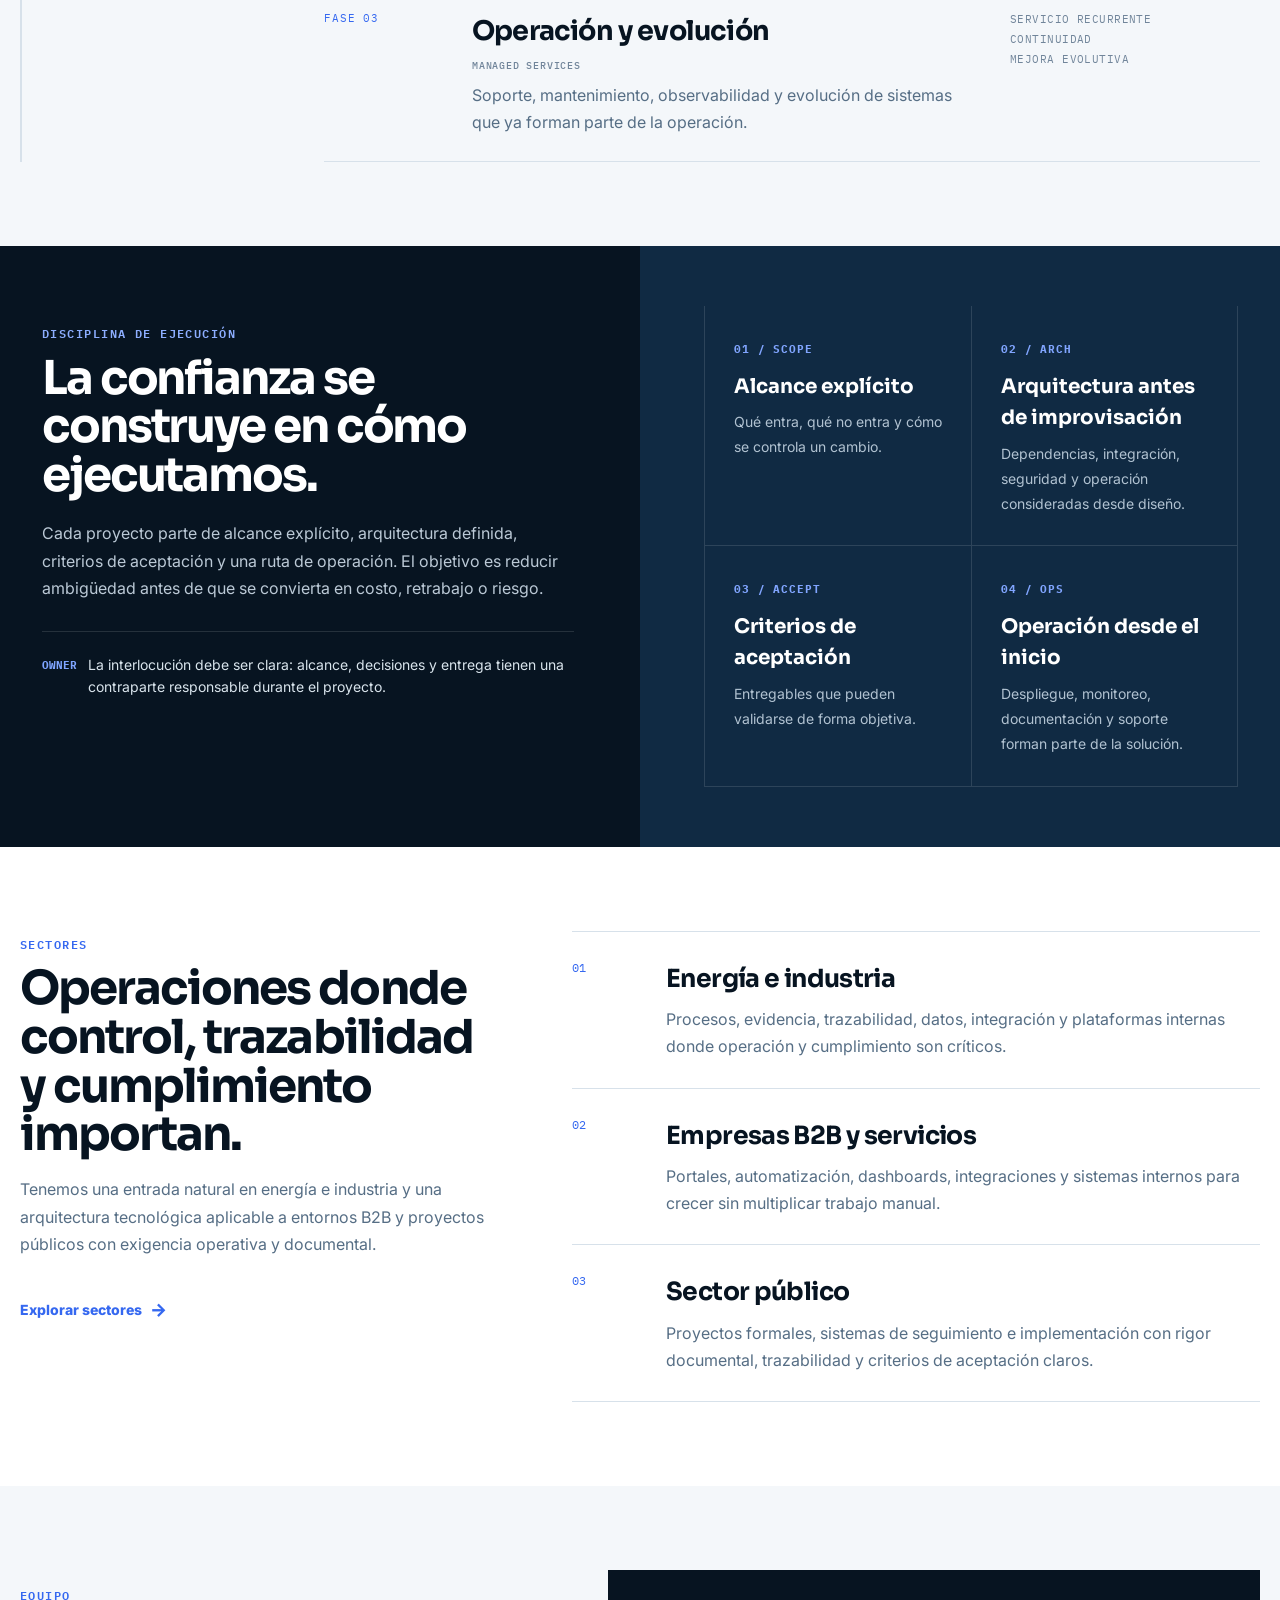
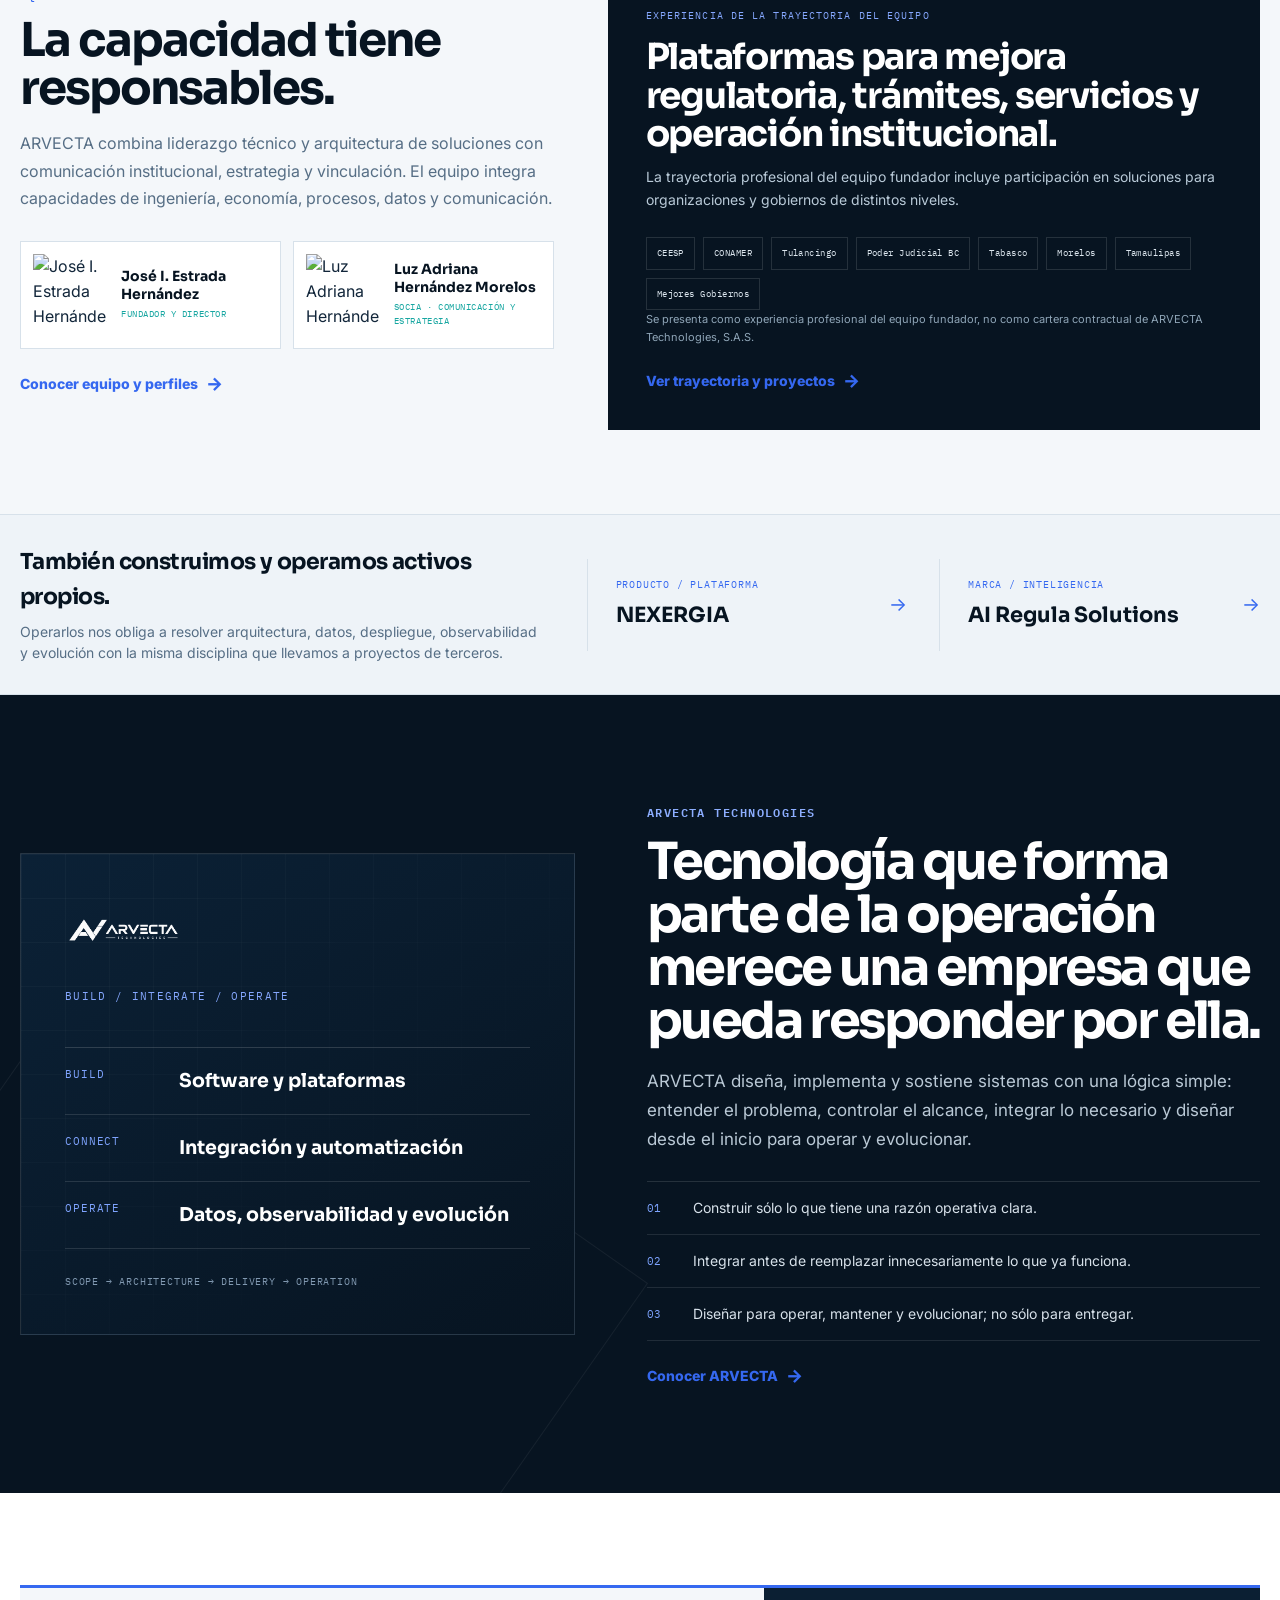
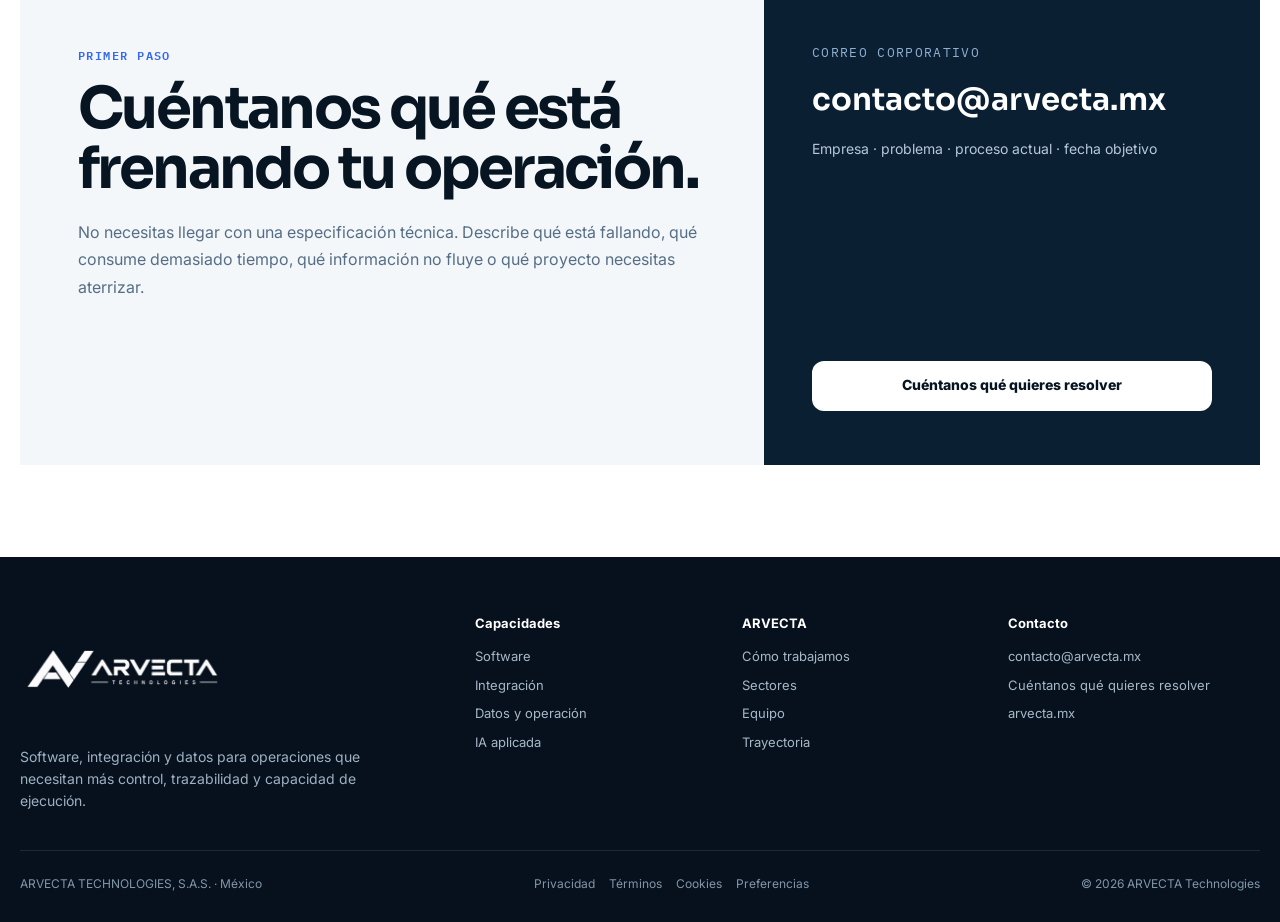
==== commit 6803bd11: "Bring market positioning and team proof to home" ====
--- a/index.html
+++ b/index.html
@@ -3,8 +3,8 @@
 <head>
   <meta charset="utf-8">
   <meta name="viewport" content="width=device-width,initial-scale=1">
-  <title>ARVECTA Technologies | Software, integración y datos para operaciones reales</title>
-  <meta name="description" content="ARVECTA diseña software, integra sistemas y estructura datos para organizaciones que necesitan más control, trazabilidad y capacidad de ejecución.">
+  <title>ARVECTA Technologies | Software, integración, datos e IA aplicada</title>
+  <meta name="description" content="ARVECTA diseña software, integra sistemas, automatiza procesos y aplica datos e IA para organizaciones que necesitan más control, trazabilidad y capacidad de ejecución.">
   <link rel="canonical" href="https://arvecta.mx/">
   <meta name="theme-color" content="#071421">
   <meta property="og:type" content="website">
@@ -20,8 +20,9 @@
   <link href="https://fonts.googleapis.com/css2?family=IBM+Plex+Mono:wght@400;500;600&family=Inter:wght@400;500;600;700;800&family=Sora:wght@500;600;700&display=swap" rel="stylesheet">
   <link rel="stylesheet" href="assets/css/site-v3.css">
   <link rel="stylesheet" href="assets/css/site-v4.css">
+  <link rel="stylesheet" href="assets/css/site-v5.css">
   <script type="application/ld+json">
-  {"@context":"https://schema.org","@type":"Organization","name":"ARVECTA Technologies","legalName":"ARVECTA TECHNOLOGIES, S.A.S.","url":"https://arvecta.mx/","logo":"https://arvecta.mx/brand/arvecta-logo.png","email":"contacto@arvecta.mx","description":"Empresa mexicana de tecnología especializada en software, integración, datos, automatización y sistemas digitales.","address":{"@type":"PostalAddress","streetAddress":"Doctor José María Vértiz 418, interior B306, Colonia Doctores","addressLocality":"Cuauhtémoc","addressRegion":"Ciudad de México","postalCode":"06720","addressCountry":"MX"},"contactPoint":{"@type":"ContactPoint","contactType":"sales","email":"contacto@arvecta.mx","availableLanguage":["es","en"]}}
+  {"@context":"https://schema.org","@type":"Organization","name":"ARVECTA Technologies","legalName":"ARVECTA TECHNOLOGIES, S.A.S.","url":"https://arvecta.mx/","logo":"https://arvecta.mx/brand/arvecta-logo.png","email":"contacto@arvecta.mx","description":"Empresa mexicana de tecnología especializada en software, integración, automatización, datos e inteligencia artificial aplicada.","address":{"@type":"PostalAddress","streetAddress":"Doctor José María Vértiz 418, interior B306, Colonia Doctores","addressLocality":"Cuauhtémoc","addressRegion":"Ciudad de México","postalCode":"06720","addressCountry":"MX"},"contactPoint":{"@type":"ContactPoint","contactType":"sales","email":"contacto@arvecta.mx","availableLanguage":["es","en"]}}
   </script>
 </head>
 <body>
@@ -48,7 +49,7 @@
       <div class="hero-copy reveal">
         <div class="hero-signal">ARVECTA / ENGINEERING SYSTEMS</div>
         <h1 class="display">Convertimos operación dispersa en sistemas que funcionan.</h1>
-        <p class="sub">Diseñamos software, conectamos sistemas y estructuramos datos para organizaciones que ya no pueden depender de procesos manuales, información fragmentada o tecnología improvisada.</p>
+        <p class="sub">Diseñamos software, conectamos sistemas, automatizamos procesos y estructuramos datos para organizaciones que ya no pueden depender de procesos manuales, información fragmentada o tecnología improvisada.</p>
         <div class="actions"><a class="btn btn-primary" href="contacto.html">Cuéntanos qué quieres resolver</a><a class="btn btn-outline" href="#problemas">Ver dónde entramos</a></div>
       </div>
       <div class="hero-engine reveal" aria-label="Mapa técnico de sistemas ARVECTA">
@@ -75,13 +76,22 @@
     </div></section>
 
     <section class="section section-dark" id="capacidades"><div class="wrap">
-      <div class="section-head reveal"><div><span class="kicker kicker-light">Tres capacidades principales</span><h2 class="h2 h2-light">Construir. Conectar. Operar.</h2></div><p>Concentramos nuestra capacidad en tres áreas que permiten resolver gran parte de los problemas de operación digital sin fragmentar la solución entre proveedores y herramientas desconectadas.</p></div>
+      <div class="section-head reveal"><div><span class="kicker kicker-light">Capacidades principales</span><h2 class="h2 h2-light">Construir. Conectar. Operar.</h2></div><p>Concentramos nuestra capacidad en software, integración, automatización, datos e IA aplicada para resolver la operación como un sistema, no como una suma de herramientas desconectadas.</p></div>
       <div class="capability-stack">
         <article class="capability-row reveal"><div class="cap-num">01</div><h3>Software y plataformas</h3><div><p>Construimos sistemas web, portales, herramientas internas y productos digitales cuando el proceso necesita una solución propia.</p><div class="cap-list"><span>Aplicaciones web</span><span>Portales B2B</span><span>Sistemas internos</span><span>Modernización</span></div></div></article>
         <article class="capability-row reveal"><div class="cap-num">02</div><h3>Integración y automatización</h3><div><p>Conectamos aplicaciones, procesos y servicios para eliminar duplicidad y permitir que la operación fluya con menos intervención manual.</p><div class="cap-list"><span>APIs e interoperabilidad</span><span>Workflows</span><span>Automatización</span><span>Integraciones empresariales</span></div></div></article>
-        <article class="capability-row reveal"><div class="cap-num">03</div><h3>Datos y operación digital</h3><div><p>Estructuramos información, despliegues y servicios para que una solución pueda observarse, mantenerse y evolucionar en operación real.</p><div class="cap-list"><span>Data pipelines</span><span>Dashboards</span><span>IA aplicada</span><span>Cloud, DevOps y soporte</span></div></div></article>
+        <article class="capability-row reveal"><div class="cap-num">03</div><h3>Datos e IA aplicada</h3><div><p>Estructuramos información y aplicamos analítica e inteligencia artificial donde pueden acelerar productividad, síntesis, clasificación y capacidad de decisión con supervisión.</p><div class="cap-list"><span>Data pipelines</span><span>Dashboards</span><span>IA aplicada</span><span>Cloud, DevOps y soporte</span></div></div></article>
       </div>
       <a class="section-link" href="servicios.html">Explorar capacidades completas</a>
+    </div></section>
+
+    <section class="section market-doors" id="mercados"><div class="wrap">
+      <div class="section-head reveal"><div><span class="kicker kicker-light">Dónde aportamos valor</span><h2 class="h2 h2-light">Dos puertas de entrada, una misma capacidad de ejecución.</h2></div><p>La experiencia del equipo permite entrar tanto a digitalización gubernamental como a operaciones empresariales que necesitan dejar atrás procesos manuales y sistemas desconectados.</p></div>
+      <div class="door-grid reveal">
+        <article class="door-card door-card--government"><small>01 / Gobierno digital</small><h3>Digitalización de trámites y servicios.</h3><div class="door-sub">Experiencia en mejora regulatoria y operación institucional.</div><p>Procesos públicos que necesitan claridad, evidencia, seguimiento e interoperabilidad.</p><div class="door-list"><span>Licencias y permisos</span><span>Ventanillas y expedientes</span><span>Seguimiento y trazabilidad</span><span>Interoperabilidad y datos</span></div></article>
+        <article class="door-card"><small>02 / Operación empresarial</small><h3>Procesos internos que necesitan sistema.</h3><div class="door-sub">Control, velocidad y trazabilidad.</div><p>Para organizaciones cuya operación todavía depende de hojas de cálculo, correo, WhatsApp o plataformas desconectadas.</p><div class="door-list"><span>Sistemas internos y portales</span><span>Automatización de operación</span><span>Integraciones y APIs</span><span>Dashboards y control</span></div></article>
+      </div>
+      <a class="section-link" href="sectores.html">Ver enfoques y sectores</a>
     </div></section>
 
     <section class="section section-soft" id="metodo"><div class="wrap">
@@ -104,12 +114,17 @@
     </section>
 
     <section class="section" id="sectores"><div class="wrap sector-layout">
-      <div class="sector-intro reveal"><span class="kicker">Dónde aportamos más valor</span><h2 class="h2">Operaciones donde control, trazabilidad y cumplimiento importan.</h2><p>Tenemos una entrada natural en energía e industria y una arquitectura tecnológica aplicable a entornos B2B y proyectos públicos con exigencia operativa y documental.</p><a class="section-link" href="sectores.html">Explorar sectores</a></div>
+      <div class="sector-intro reveal"><span class="kicker">Sectores</span><h2 class="h2">Operaciones donde control, trazabilidad y cumplimiento importan.</h2><p>Tenemos una entrada natural en energía e industria y una arquitectura tecnológica aplicable a entornos B2B y proyectos públicos con exigencia operativa y documental.</p><a class="section-link" href="sectores.html">Explorar sectores</a></div>
       <div class="sector-list">
         <article class="sector-row reveal"><div class="n">01</div><div><h3>Energía e industria</h3><p>Procesos, evidencia, trazabilidad, datos, integración y plataformas internas donde operación y cumplimiento son críticos.</p></div></article>
         <article class="sector-row reveal"><div class="n">02</div><div><h3>Empresas B2B y servicios</h3><p>Portales, automatización, dashboards, integraciones y sistemas internos para crecer sin multiplicar trabajo manual.</p></div></article>
         <article class="sector-row reveal"><div class="n">03</div><div><h3>Sector público</h3><p>Proyectos formales, sistemas de seguimiento e implementación con rigor documental, trazabilidad y criterios de aceptación claros.</p></div></article>
       </div>
+    </div></section>
+
+    <section class="section home-proof" id="trayectoria"><div class="wrap proof-shell">
+      <div class="proof-copy reveal"><span class="kicker">Equipo</span><h2 class="h2">La capacidad tiene responsables.</h2><p>ARVECTA combina liderazgo técnico y arquitectura de soluciones con comunicación institucional, estrategia y vinculación. El equipo integra capacidades de ingeniería, economía, procesos, datos y comunicación.</p><div class="proof-leaders"><div class="proof-person"><img src="brand/team/jose-estrada.webp" alt="José I. Estrada Hernández"><div><strong>José I. Estrada Hernández</strong><span>Fundador y Director</span></div></div><div class="proof-person"><img src="brand/team/luz-adriana-hernandez.webp" alt="Luz Adriana Hernández Morelos"><div><strong>Luz Adriana Hernández Morelos</strong><span>Socia · Comunicación y Estrategia</span></div></div></div><a class="section-link" href="empresa.html#equipo">Conocer equipo y perfiles</a></div>
+      <div class="proof-track reveal"><small>Experiencia de la trayectoria del equipo</small><h3>Plataformas para mejora regulatoria, trámites, servicios y operación institucional.</h3><p>La trayectoria profesional del equipo fundador incluye participación en soluciones para organizaciones y gobiernos de distintos niveles.</p><div class="proof-orgs"><span>CEESP</span><span>CONAMER</span><span>Tulancingo</span><span>Poder Judicial BC</span><span>Tabasco</span><span>Morelos</span><span>Tamaulipas</span><span>Mejores Gobiernos</span></div><p class="proof-note">Se presenta como experiencia profesional del equipo fundador, no como cartera contractual de ARVECTA Technologies, S.A.S.</p><a class="section-link" href="empresa.html#experiencia">Ver trayectoria y proyectos</a></div>
     </div></section>
 
     <section class="assets-band" aria-label="Productos y activos propios"><div class="wrap assets-row reveal">
@@ -139,8 +154,8 @@
 
   <footer class="footer"><div class="wrap footer-top">
     <div class="footer-brand"><img src="brand/arvecta-logo-white.png" alt="ARVECTA Technologies"><p>Software, integración y datos para operaciones que necesitan más control, trazabilidad y capacidad de ejecución.</p></div>
-    <div class="footer-col"><strong>Capacidades</strong><a href="servicios.html#software">Software</a><a href="servicios.html#integracion">Integración</a><a href="servicios.html#datos">Datos y operación</a></div>
-    <div class="footer-col"><strong>ARVECTA</strong><a href="#metodo">Cómo trabajamos</a><a href="sectores.html">Sectores</a><a href="empresa.html">Empresa</a></div>
+    <div class="footer-col"><strong>Capacidades</strong><a href="servicios.html#software">Software</a><a href="servicios.html#integracion">Integración</a><a href="servicios.html#datos">Datos y operación</a><a href="servicios.html#ia">IA aplicada</a></div>
+    <div class="footer-col"><strong>ARVECTA</strong><a href="#metodo">Cómo trabajamos</a><a href="sectores.html">Sectores</a><a href="empresa.html#equipo">Equipo</a><a href="empresa.html#experiencia">Trayectoria</a></div>
     <div class="footer-col"><strong>Contacto</strong><a href="mailto:contacto@arvecta.mx">contacto@arvecta.mx</a><a href="contacto.html">Cuéntanos qué quieres resolver</a><a href="/">arvecta.mx</a></div>
   </div><div class="wrap footer-bottom"><span>ARVECTA TECHNOLOGIES, S.A.S. · México</span><nav class="footer-legal" aria-label="Legal"><a href="aviso-privacidad.html">Privacidad</a><a href="terminos.html">Términos</a><a href="cookies.html">Cookies</a><button type="button" data-cookie-settings>Preferencias</button></nav><span>© <span data-year></span> ARVECTA Technologies</span></div></footer>
   <script src="assets/js/site-v3.js"></script>
--- a/assets/css/site-v5.css
+++ b/assets/css/site-v5.css
@@ -0,0 +1,117 @@
+/* ARVECTA site v5 — leadership, professional trajectory and commercial proof */
+
+/* Leadership */
+.leadership-section{background:#fff}
+.leadership-grid{display:grid;grid-template-columns:1fr 1fr;gap:22px}
+.leader-card{display:grid;grid-template-columns:180px 1fr;gap:28px;min-height:430px;padding:28px;border:1px solid var(--line);background:linear-gradient(180deg,#fff 0%,#F7FAFC 100%);position:relative;overflow:hidden}
+.leader-card:before{content:'';position:absolute;right:-120px;top:-120px;width:270px;height:270px;border:1px solid rgba(53,104,240,.10);transform:rotate(35deg)}
+.leader-card>*{position:relative;z-index:1}
+.leader-photo{position:relative;min-height:100%;overflow:hidden;background:var(--navy-2)}
+.leader-photo:after{content:'';position:absolute;inset:55% 0 0;background:linear-gradient(180deg,transparent,rgba(7,20,33,.88));pointer-events:none}
+.leader-photo img{width:100%;height:100%;min-height:370px;object-fit:cover;object-position:center center}
+.leader-photo span{position:absolute;z-index:2;left:16px;right:16px;bottom:16px;font-family:var(--mono);font-size:9px;line-height:1.45;letter-spacing:.10em;color:#DCE8FF;text-transform:uppercase}
+.leader-body{align-self:center}
+.leader-body h3{margin:0;font-family:var(--display);font-size:clamp(26px,2.3vw,33px);line-height:1.08;letter-spacing:-.035em;color:var(--ink)}
+.leader-role{margin:8px 0 18px;font-family:var(--mono);font-size:11px;letter-spacing:.08em;text-transform:uppercase;color:var(--teal);font-weight:600}
+.leader-body p{margin:0;color:var(--soft);font-size:14px;line-height:1.7}
+.leader-focus{display:flex;flex-wrap:wrap;gap:8px;margin-top:22px}
+.leader-focus span{border:1px solid var(--line);background:#fff;padding:8px 10px;font-size:10px;font-weight:750;color:var(--text)}
+.multidisciplinary{margin-top:22px;display:grid;grid-template-columns:42px 1fr;gap:16px;align-items:center;padding:22px 26px;background:var(--ink);color:#D8E4EE}
+.multidisciplinary img{width:34px;height:34px;object-fit:contain}
+.multidisciplinary strong{color:#fff}
+.multidisciplinary span{color:#63DED8;font-weight:750}
+
+/* Professional trajectory / project evidence */
+.experience-section{background:var(--cloud)}
+.experience-grid{display:grid;grid-template-columns:repeat(3,1fr);border-top:1px solid var(--line);border-left:1px solid var(--line);background:#fff}
+.experience-card{min-height:300px;padding:30px;border-right:1px solid var(--line);border-bottom:1px solid var(--line);display:flex;flex-direction:column}
+.experience-card small{font-family:var(--mono);font-size:10px;letter-spacing:.10em;text-transform:uppercase;color:var(--blue)}
+.experience-card h3{font-family:var(--display);font-size:22px;line-height:1.12;letter-spacing:-.025em;color:var(--ink);margin:14px 0 5px}
+.experience-project{font-family:var(--mono);font-size:11px;letter-spacing:.04em;color:var(--teal);font-weight:600;text-transform:uppercase;margin-bottom:18px}
+.experience-card p{margin:0;color:var(--soft);font-size:14px;line-height:1.65}
+.experience-card:after{content:'EXPERIENCIA / TRAYECTORIA';margin-top:auto;padding-top:22px;font-family:var(--mono);font-size:9px;letter-spacing:.09em;color:#8A9CAE}
+.experience-note{margin-top:24px;padding:20px 22px;border-left:3px solid var(--teal);background:#fff;color:var(--soft);font-size:13px;line-height:1.7}
+.experience-note strong{color:var(--ink)}
+
+/* Company page navigation within content */
+.company-anchor-nav{display:flex;gap:10px;flex-wrap:wrap;margin-top:30px}
+.company-anchor-nav a{display:inline-flex;align-items:center;min-height:42px;padding:0 14px;border:1px solid rgba(255,255,255,.20);color:#E6EEF5;font-size:12px;font-weight:750}
+.company-anchor-nav a:hover{background:rgba(255,255,255,.06)}
+
+/* Two commercial entry points: government and business */
+.market-doors{background:#071421;color:#fff;position:relative;overflow:hidden}
+.market-doors:after{content:'';position:absolute;right:-180px;top:-180px;width:560px;height:560px;border:1px solid rgba(89,218,212,.10);transform:rotate(35deg)}
+.market-doors .section-head{position:relative;z-index:1}
+.market-doors .section-head p{color:#B8C9D8}
+.door-grid{position:relative;z-index:1;display:grid;grid-template-columns:1fr 1fr;gap:22px}
+.door-card{min-height:430px;padding:38px;border:1px solid rgba(255,255,255,.13);display:flex;flex-direction:column;background:#102A43}
+.door-card--government{background:#F7FAFC;color:var(--ink);border-color:#D7E1EA}
+.door-card small{font-family:var(--mono);font-size:10px;letter-spacing:.12em;text-transform:uppercase;color:#80A6FF}
+.door-card--government small{color:var(--blue)}
+.door-card h3{font-family:var(--display);font-size:clamp(30px,3vw,42px);line-height:1.05;letter-spacing:-.04em;margin:16px 0 9px}
+.door-card .door-sub{font-size:17px;font-weight:750;color:#67DDD7;margin-bottom:20px}
+.door-card--government .door-sub{color:var(--blue)}
+.door-card p{margin:0;color:#B9CAD8;line-height:1.7;max-width:560px}
+.door-card--government p{color:var(--soft)}
+.door-list{display:grid;margin-top:auto;padding-top:28px}
+.door-list span{padding:13px 0;border-top:1px solid rgba(255,255,255,.11);font-size:13px;font-weight:700}
+.door-card--government .door-list span{border-top-color:var(--line)}
+
+/* AI applied — kept operational rather than generic */
+.ai-applied{background:linear-gradient(145deg,#081827,#0B2136);color:#fff;position:relative;overflow:hidden}
+.ai-applied:after{content:'';position:absolute;right:-190px;bottom:-240px;width:620px;height:620px;border-radius:50%;background:radial-gradient(circle,rgba(53,104,240,.19),rgba(53,104,240,0) 68%)}
+.ai-applied .section-head{position:relative;z-index:1}
+.ai-applied .section-head p{color:#B7C9D8}
+.ai-grid{position:relative;z-index:1;display:grid;grid-template-columns:repeat(3,1fr);border-top:1px solid rgba(255,255,255,.13);border-left:1px solid rgba(255,255,255,.13)}
+.ai-card{min-height:340px;padding:32px;border-right:1px solid rgba(255,255,255,.13);border-bottom:1px solid rgba(255,255,255,.13);display:flex;flex-direction:column}
+.ai-card small{font-family:var(--mono);font-size:10px;letter-spacing:.1em;color:#7EA4FF;text-transform:uppercase}
+.ai-card h3{font-family:var(--display);font-size:25px;line-height:1.1;letter-spacing:-.03em;margin:16px 0 12px;color:#fff}
+.ai-card p{margin:0;color:#B8C9D7;font-size:14px;line-height:1.65}
+.ai-card ul{list-style:none;padding:0;margin:auto 0 0;display:grid;gap:0}
+.ai-card li{padding:10px 0;border-top:1px solid rgba(255,255,255,.09);font-size:12px;color:#E0E9F1}
+.ai-principle{position:relative;z-index:1;margin-top:22px;padding:22px 26px;border-left:3px solid var(--teal);background:rgba(255,255,255,.055);color:#D1DEE8;line-height:1.65}
+.ai-principle strong{color:#fff}
+
+/* Compact proof on home */
+.home-proof{background:var(--cloud)}
+.proof-shell{display:grid;grid-template-columns:.9fr 1.1fr;gap:54px;align-items:stretch}
+.proof-copy{padding:12px 0}
+.proof-copy p{color:var(--soft);font-size:16px;line-height:1.72;max-width:600px}
+.proof-leaders{display:grid;grid-template-columns:1fr 1fr;gap:12px;margin-top:28px}
+.proof-person{display:grid;grid-template-columns:74px 1fr;align-items:center;gap:14px;padding:12px;background:#fff;border:1px solid var(--line)}
+.proof-person img{width:74px;height:82px;object-fit:cover;object-position:center 30%}
+.proof-person strong{display:block;font-family:var(--display);font-size:14px;line-height:1.25;color:var(--ink)}
+.proof-person span{display:block;margin-top:4px;font-family:var(--mono);font-size:9px;text-transform:uppercase;letter-spacing:.06em;color:var(--teal)}
+.proof-track{background:var(--ink);padding:38px;color:#fff;display:flex;flex-direction:column;justify-content:center}
+.proof-track small{font-family:var(--mono);font-size:10px;letter-spacing:.11em;color:#86A8FF;text-transform:uppercase}
+.proof-track h3{font-family:var(--display);font-size:clamp(27px,2.8vw,38px);line-height:1.07;letter-spacing:-.035em;margin:14px 0 12px}
+.proof-track p{margin:0;color:#B9CAD8;font-size:14px;line-height:1.65}
+.proof-orgs{display:flex;flex-wrap:wrap;gap:8px;margin-top:26px}
+.proof-orgs span{padding:8px 10px;border:1px solid rgba(255,255,255,.12);font-family:var(--mono);font-size:9px;letter-spacing:.05em;color:#DCE6EE}
+.proof-note{margin-top:18px;font-size:11px!important;color:#8FA5B7!important}
+
+@media(max-width:1100px){
+  .leader-card{grid-template-columns:155px 1fr;gap:22px;padding:24px}
+  .leader-photo img{min-height:360px}
+  .proof-shell{grid-template-columns:1fr;gap:28px}
+}
+@media(max-width:1000px){
+  .leadership-grid{grid-template-columns:1fr}
+  .leader-card{grid-template-columns:210px 1fr}
+  .experience-grid,.ai-grid{grid-template-columns:1fr 1fr}
+  .door-grid{grid-template-columns:1fr}
+  .door-card{min-height:360px}
+}
+@media(max-width:720px){
+  .leader-card{grid-template-columns:1fr;padding:20px;min-height:auto}
+  .leader-photo{min-height:0;aspect-ratio:16/9}
+  .leader-photo img{min-height:0;height:100%;object-position:center 34%}
+  .leader-photo span{left:14px;bottom:12px}
+  .experience-grid,.ai-grid{grid-template-columns:1fr}
+  .experience-card,.ai-card{min-height:auto}
+  .multidisciplinary{grid-template-columns:34px 1fr;padding:20px}
+  .door-card{padding:28px;min-height:auto}
+  .door-list{margin-top:25px}
+  .proof-leaders{grid-template-columns:1fr}
+  .proof-track{padding:28px}
+}
